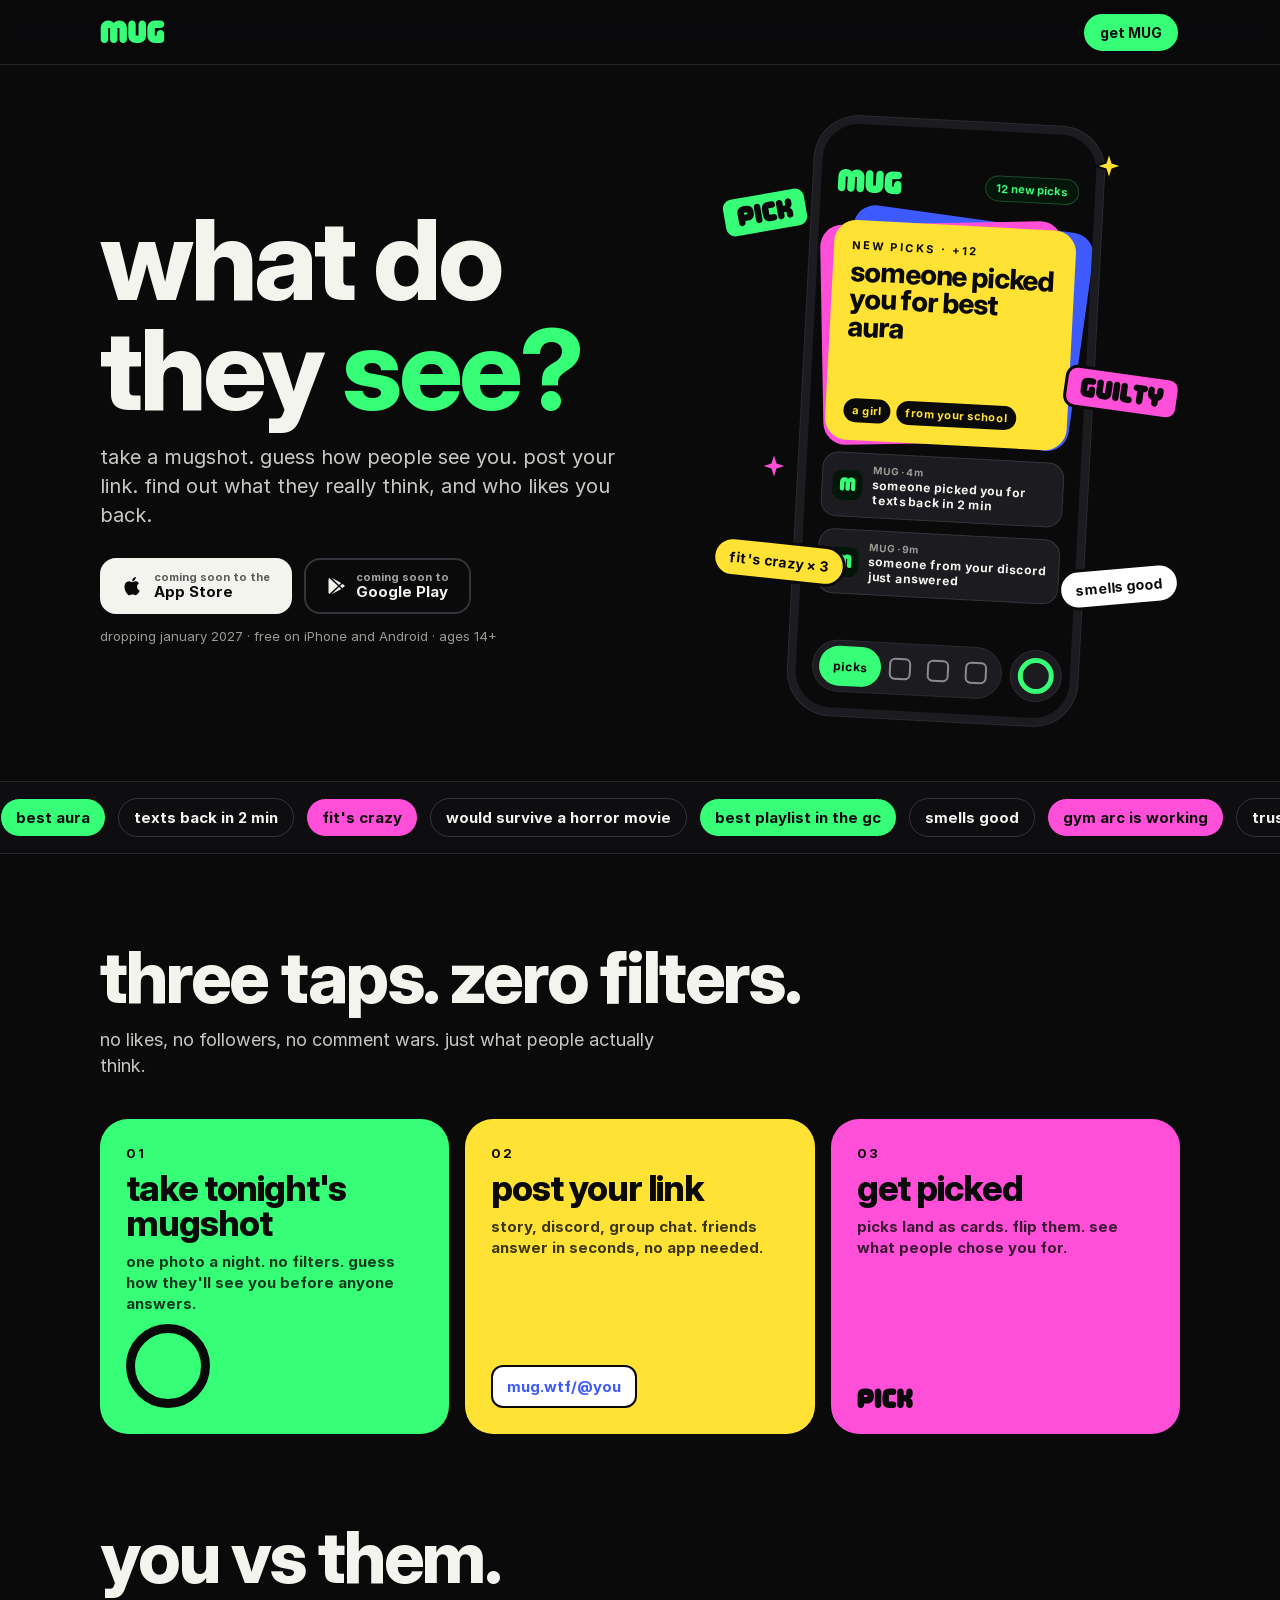
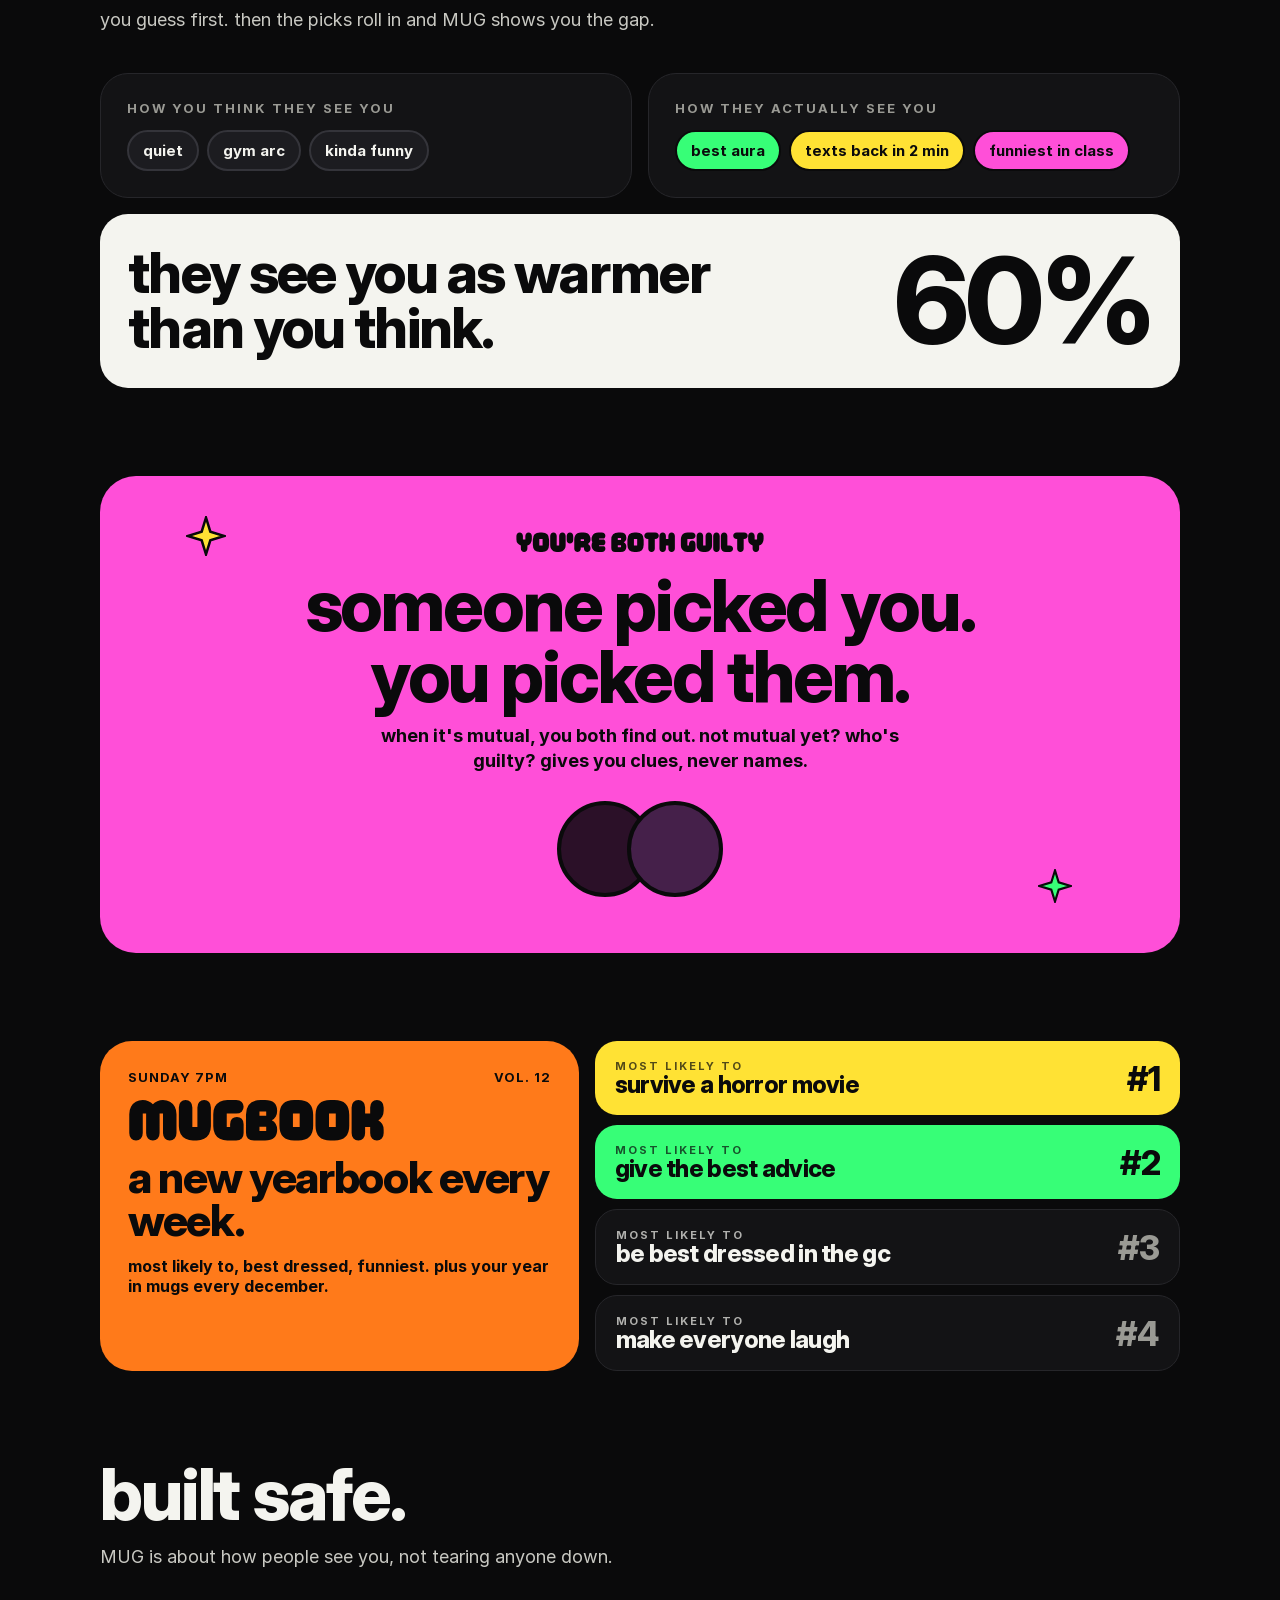
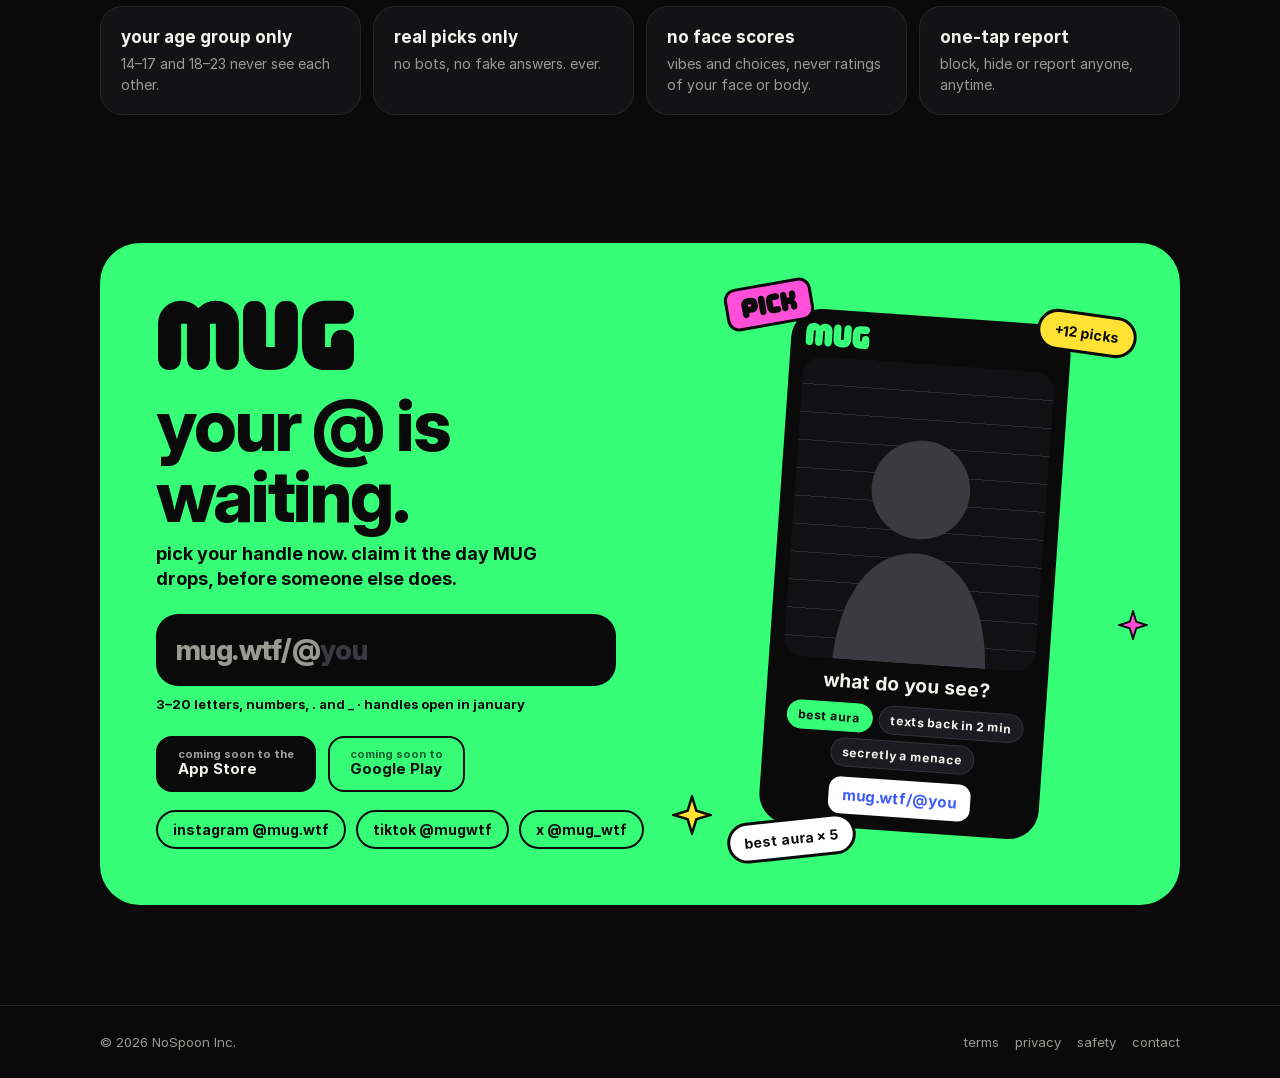
==== index.html @ 374c6e7c "Add files via upload" ====
<!doctype html>
<html lang="en">
<head>
<meta charset="utf-8">
<meta name="viewport" content="width=device-width, initial-scale=1">
<title>MUG | What The Face?!</title>
<meta name="description" content="Take a mugshot. Post your link. Find out what people really think of you, and who likes you back.">
<meta name="theme-color" content="#0A0A0B">
<link rel="canonical" href="https://mug.wtf/">
<meta property="og:site_name" content="MUG">
<meta property="og:title" content="MUG | What The Face?! · see how people see you">
<meta property="og:description" content="Take a mugshot. Post your link. Find out what they really think of you.">
<meta property="og:url" content="https://mug.wtf/">
<meta property="og:type" content="website">
<meta property="og:image" content="https://mug.wtf/og.png">
<meta property="og:image:width" content="1200">
<meta property="og:image:height" content="630">
<meta property="og:image:alt" content="MUG: what do they see?">
<meta name="twitter:card" content="summary_large_image">
<meta name="twitter:site" content="@mug_wtf">
<meta name="twitter:title" content="MUG | What The Face?! · see how people see you">
<meta name="twitter:description" content="Take a mugshot. Post your link. Find out what they really think of you.">
<meta name="twitter:image" content="https://mug.wtf/og.png">
<link rel="icon" type="image/svg+xml" href="data:image/svg+xml,%3Csvg%20xmlns=%22http://www.w3.org/2000/svg%22%20viewBox=%220%200%201024%201024%22%3E%3Cdefs%3E%3CclipPath%20id=%22sq%22%3E%3Crect%20width=%221024%22%20height=%221024%22%20rx=%22230%22/%3E%3C/clipPath%3E%3C/defs%3E%3Cg%20clip-path=%22url%28%23sq%29%22%3E%3Crect%20width=%221024%22%20height=%221024%22%20fill=%22%230A0A0B%22/%3E%3Cg%20transform=%22rotate%280%20512%20530%29%20translate%28147.0%20217.1%29%20scale%280.4966%29%22%3E%3Cpath%20fill=%22%2337FE77%22%20d=%22M35%201010V450Q35%20322%2086.5%20227.0Q138%20132%20229.0%2081.0Q320%2030%20435%2030Q525%2030%20602.5%2063.5Q680%2097%20735%20158Q789%2097%20866.5%2063.5Q944%2030%201035%2030Q1150%2030%201241.0%2081.0Q1332%20132%201383.5%20227.0Q1435%20322%201435%20450V1010Q1435%201116%201379.5%201173.0Q1324%201230%201235%201230Q1146%201230%201090.5%201173.0Q1035%201116%201035%201010V430H934V1010Q934%201116%20879.0%201173.0Q824%201230%20735%201230Q646%201230%20590.5%201173.0Q535%201116%20535%201010V430H435V1010Q435%201116%20379.5%201173.0Q324%201230%20235%201230Q146%201230%2090.5%201173.0Q35%201116%2035%201010Z%22/%3E%3C/g%3E%3C/g%3E%3C/svg%3E">
<link rel="apple-touch-icon" href="/apple-touch-icon.png">
<style>
@font-face{font-family:'Gen JP';src:url([data-uri]) format('woff');font-weight:400;font-display:swap}
@font-face{font-family:'Gen JP';src:url([data-uri]) format('woff');font-weight:700;font-display:swap}
@font-face{font-family:'Gen JP Display';src:url([data-uri]) format('woff');font-weight:800;font-display:swap}
:root{--ink:#0A0A0B;--card:#131315;--line:#26262A;--mute:#9A9A94;--off:#F4F4EF;--grn:#37FE77;--pnk:#FF4FD8;--yel:#FFE234;--blu:#3D5AFE;--org:#FF7A1A}
*{box-sizing:border-box}
html{scroll-behavior:smooth}
body{margin:0;background:var(--ink);color:var(--off);font-family:'Gen JP',system-ui,-apple-system,sans-serif;-webkit-font-smoothing:antialiased;overflow-x:hidden}
a{color:inherit}
.wrap{max-width:1120px;margin:0 auto;padding:0 20px}
.disp{font-family:'Gen JP Display','Gen JP',sans-serif;font-weight:800;letter-spacing:-.03em;line-height:.98}
svg[role=img]{display:block}
/* nav */
.nav{position:sticky;top:0;z-index:20;background:rgba(10,10,11,.82);backdrop-filter:blur(14px);-webkit-backdrop-filter:blur(14px);border-bottom:1px solid var(--line)}
.nav .wrap{display:flex;align-items:center;justify-content:space-between;height:64px}
.nav .logo{color:var(--grn);height:auto}
.pillbtn{display:inline-flex;align-items:center;gap:8px;padding:10px 16px;border-radius:999px;background:var(--grn);color:var(--ink);font-weight:700;font-size:14px;text-decoration:none;border:2px solid var(--ink);transition:transform .15s}
.pillbtn:hover{transform:scale(1.04) rotate(-1deg)}
/* hero */
.hero{position:relative;padding:56px 0 40px;overflow:hidden}
.hero .wrap{display:grid;grid-template-columns:1.1fr .9fr;gap:40px;align-items:center}
.kick{display:inline-flex;align-items:center;gap:8px;padding:7px 12px;border-radius:999px;background:#04150A;border:1px solid #1B4A2B;color:var(--grn);font-size:13px;font-weight:700}
.kick i{width:8px;height:8px;border-radius:9px;background:var(--grn);display:block;animation:blink 1.6s infinite}
h1{font-size:clamp(56px,9vw,112px);margin:0 0 18px}
h1 em{font-style:normal;color:var(--grn)}
.lead{font-size:clamp(17px,2vw,20px);line-height:1.45;color:#C9C9C3;max-width:520px;margin:0 0 28px}
.stores{display:flex;gap:12px;flex-wrap:wrap}
.store{display:inline-flex;align-items:center;gap:10px;height:56px;padding:0 20px;border-radius:16px;background:var(--off);color:var(--ink);text-decoration:none;font-weight:700;font-size:15px;border:2px solid var(--off)}
.store.alt{background:transparent;color:var(--off);border-color:#34343A}
.store small{display:block;font-size:11px;font-weight:700;opacity:.65;line-height:1}
.store span{line-height:1.15}
.note{margin-top:14px;font-size:13px;color:var(--mute)}
/* phone */
.stage{position:relative;height:620px}
.phone{position:absolute;left:50%;top:0;transform:translateX(-50%) rotate(3deg);width:290px;height:600px;border-radius:44px;background:var(--ink);border:8px solid #1C1C20;box-shadow:0 0 0 1px #2A2A2F;overflow:hidden;padding:44px 16px 16px;display:flex;flex-direction:column;gap:12px}
.phone .top{display:flex;justify-content:space-between;align-items:center}
.phone .top .logo{color:var(--grn)}
.chipc{padding:5px 10px;border-radius:999px;background:#04150A;color:var(--grn);border:1px solid #1B4A2B;font-size:11px;font-weight:700}
.deck{position:relative;height:220px;margin-top:14px}
.card{position:absolute;inset:0;border-radius:22px;padding:18px;display:flex;flex-direction:column;gap:6px;color:var(--ink);transform-origin:50% 100%}
.card b{font-size:11px;letter-spacing:2px}
.card .disp{font-size:28px}
.card .tags{margin-top:auto;display:flex;gap:6px}
.card .tags span{padding:5px 9px;border-radius:999px;background:var(--ink);font-size:11px;font-weight:700}
.c1{background:var(--blu);transform:rotate(5deg) translateY(-8px)}
.c2{background:var(--pnk);transform:rotate(-4deg) translateY(-2px)}
.c3{background:var(--yel);animation:flip 6s infinite}
.c3 .tags span{color:var(--yel)}
.row{display:flex;gap:10px;align-items:center;padding:10px;border-radius:16px;background:#1C1C20;border:1px solid #34343A}
.row .m{width:30px;height:30px;border-radius:9px;background:#04150A;color:var(--grn);display:flex;align-items:center;justify-content:center;flex-shrink:0}
.row div{display:flex;flex-direction:column;gap:1px;min-width:0}
.row small{font-size:10px;color:var(--mute);font-weight:700}
.row span{font-size:12px;font-weight:700}
.pnav{margin-top:auto;display:flex;gap:8px;align-items:center}
.pnav .pill{flex-grow:1;height:52px;border-radius:99px;background:#1C1C20;border:1px solid #2A2A2F;display:flex;align-items:center;justify-content:space-between;padding:0 6px}
.pnav .on{height:40px;padding:0 14px;border-radius:99px;background:var(--grn);color:var(--ink);font-size:12px;font-weight:800;display:flex;align-items:center}
.pnav .ic{width:22px;height:22px;border-radius:6px;border:2px solid #8A8A90;margin:0 8px}
.pnav .ring{flex-shrink:0;width:52px;height:52px;border-radius:99px;background:#1C1C20;border:1px solid #2A2A2F;display:flex;align-items:center;justify-content:center}
.pnav .ring i{flex-shrink:0;box-sizing:border-box;width:36px;height:36px;border-radius:99px;border:5px solid var(--grn);display:block}
.sticker{position:absolute;z-index:3;display:inline-flex;padding:8px 13px;border-radius:12px;border:3px solid var(--ink);color:var(--ink);animation:float 5s ease-in-out infinite}
.sticker.chip{border-radius:999px;font-weight:800;font-size:14px;padding:9px 14px}
.spark{position:absolute;z-index:3;width:30px;height:30px;stroke:var(--ink);stroke-width:1.5;animation:spin 9s linear infinite}
.spark.y{fill:var(--yel)} .spark.p{fill:var(--pnk)} .spark.g{fill:var(--grn)}
/* marquee */
.marq{border-top:1px solid var(--line);border-bottom:1px solid var(--line);overflow:hidden;padding:16px 0;background:#0E0E10}
.marq .track{display:flex;gap:12px;width:max-content;animation:marq 40s linear infinite}
.marq span{padding:9px 15px;border-radius:999px;border:1.5px solid #34343A;font-weight:700;font-size:15px;white-space:nowrap}
.marq span:nth-child(4n+1){background:var(--grn);color:var(--ink);border-color:var(--ink)}
.marq span:nth-child(4n+3){background:var(--pnk);color:var(--ink);border-color:var(--ink)}
/* sections */
section{padding:88px 0}
h2{font-size:clamp(40px,6vw,72px);margin:0 0 14px}
.sub{color:#C9C9C3;font-size:18px;line-height:1.45;max-width:560px;margin:0}
.steps{display:grid;grid-template-columns:repeat(3,minmax(0,1fr));gap:16px;margin-top:40px}
.step{position:relative;border-radius:28px;padding:26px;min-height:300px;display:flex;flex-direction:column;gap:10px;color:var(--ink);overflow:hidden;transition:transform .2s}
.step:hover{transform:translateY(-6px) rotate(-1deg)}
.step .n{font-size:13px;font-weight:800;letter-spacing:2px}
.step .disp{font-size:36px}
.step p{margin:0;font-size:15px;line-height:1.4;font-weight:700;opacity:.8}
.step .art{margin-top:auto}
.s1{background:var(--grn)} .s2{background:var(--yel)} .s3{background:var(--pnk)}
.ringart{width:84px;height:84px;border-radius:99px;border:9px solid var(--ink)}
.linkart{display:inline-flex;padding:10px 14px;border-radius:12px;background:#fff;color:var(--blu);font-weight:800;font-size:15px;border:2px solid var(--ink)}
/* gap */
.gap{display:grid;grid-template-columns:1fr 1fr;gap:16px;margin-top:40px}
.gcard{border-radius:28px;padding:26px;background:var(--card);border:1px solid var(--line);display:flex;flex-direction:column;gap:14px}
.gcard h3{margin:0;font-size:13px;letter-spacing:2px;color:var(--mute)}
.gchips{display:flex;flex-wrap:wrap;gap:8px}
.gchips span{padding:9px 14px;border-radius:999px;font-weight:800;font-size:15px;border:2px solid var(--ink)}
.you span{background:#1C1C20;color:var(--off);border-color:#34343A}
.them span:nth-child(1){background:var(--grn);color:var(--ink)} .them span:nth-child(2){background:var(--yel);color:var(--ink)} .them span:nth-child(3){background:var(--pnk);color:var(--ink)}
.score{grid-column:1/-1;border-radius:28px;padding:28px;background:var(--off);color:var(--ink);display:flex;align-items:center;justify-content:space-between;gap:20px;flex-wrap:wrap}
.score .disp{font-size:clamp(34px,5vw,56px)}
.score .big{font-size:clamp(72px,10vw,120px);color:var(--ink)}
/* guilty */
.guilty{position:relative;border-radius:36px;background:var(--pnk);color:var(--ink);padding:56px 40px;overflow:hidden;text-align:center}
.guilty h2{margin:18px auto 12px;max-width:760px}
.guilty p{font-size:18px;font-weight:700;max-width:520px;margin:0 auto;line-height:1.4}
.avs{display:flex;justify-content:center;margin-top:28px}
.avs span{width:96px;height:96px;border-radius:99px;border:4px solid var(--ink);display:block}
.avs span+span{margin-left:-26px}
/* mugbook */
.mb{display:grid;grid-template-columns:.9fr 1.1fr;gap:16px;align-items:stretch}
.mbcover{border-radius:32px;background:var(--org);color:var(--ink);padding:28px;display:flex;flex-direction:column;gap:14px}
.mbcover .meta{display:flex;justify-content:space-between;font-weight:800;font-size:13px;letter-spacing:1px}
.mblist{display:flex;flex-direction:column;gap:10px}
.sup{border-radius:22px;padding:18px 20px;display:flex;justify-content:space-between;align-items:center;gap:14px}
.sup b{display:block;font-size:11px;letter-spacing:2px;opacity:.7}
.sup .disp{font-size:24px}
.sup .r{font-size:34px}
/* safe */
.safe{display:grid;grid-template-columns:repeat(4,minmax(0,1fr));gap:12px;margin-top:36px}
.safe div{border-radius:22px;padding:20px;background:var(--card);border:1px solid var(--line)}
.safe b{display:block;font-size:17px;margin-bottom:6px}
.safe span{color:var(--mute);font-size:14px;line-height:1.4}
/* cta */
.cta{padding:40px 0 100px}
.ctabox{position:relative;border-radius:40px;background:var(--grn);color:var(--ink);padding:56px;overflow:hidden}
.ctagrid{position:relative;z-index:2;display:grid;grid-template-columns:1.1fr .9fr;gap:40px;align-items:center}
.ctabox .logo-big{color:var(--ink);width:200px;height:auto;margin:0 0 18px}
.ctabox h2{margin:0 0 10px}
.ctabox p{font-weight:700;font-size:18px;line-height:1.4;margin:0 0 22px;max-width:440px}
.handle{display:flex;align-items:center;height:72px;border-radius:22px;background:var(--ink);padding:0 20px;max-width:460px;font-family:'Gen JP Display','Gen JP',sans-serif;font-weight:800;font-size:28px;letter-spacing:-.02em;cursor:text;transition:transform .15s}
.handle:focus-within{transform:scale(1.02) rotate(-1deg)}
.handle span{color:var(--mute)}
.handle input{flex:1;min-width:0;background:transparent;border:0;outline:0;color:var(--grn);font:inherit;letter-spacing:inherit;padding:0}
.handle input::placeholder{color:#3A3A40}
.hint{display:block;margin:10px 0 24px;font-weight:700;font-size:13px}
.ctabox .stores .store{background:var(--ink);color:var(--off);border-color:var(--ink)}
.ctabox .stores .store.alt{background:transparent;color:var(--ink);border-color:var(--ink)}
.socials{display:flex;gap:10px;margin-top:18px;flex-wrap:wrap}
.socials a{padding:9px 15px;border-radius:999px;border:2px solid var(--ink);text-decoration:none;font-weight:800;font-size:14px;color:var(--ink);transition:transform .15s}
.socials a:hover{background:var(--ink);color:var(--grn);transform:rotate(-2deg)}
.share{position:relative;margin:0 auto;width:280px;padding:14px;border-radius:30px;background:var(--ink);transform:rotate(4deg);display:flex;flex-direction:column;gap:10px;color:var(--off)}
.share .logo{color:var(--grn)}
.share .ph{position:relative;height:300px;border-radius:20px;overflow:hidden;background:#111113;background-image:repeating-linear-gradient(to bottom,transparent 0,transparent 27px,#2B2B30 27px,#2B2B30 28px)}
.share .face{position:absolute;left:50%;bottom:0;transform:translateX(-50%);width:170px;height:255px}
.share .q{font-weight:800;font-size:19px;text-align:center}
.share .vb{display:flex;flex-wrap:wrap;gap:6px;justify-content:center}
.share .vb i{font-style:normal;padding:6px 11px;border-radius:999px;background:#1C1C20;border:1.5px solid #34343A;font-size:12px;font-weight:800}
.share .vb i:first-child{background:var(--grn);color:var(--ink);border-color:var(--grn)}
.share .lnk{align-self:center;max-width:100%;overflow:hidden;text-overflow:ellipsis;white-space:nowrap;padding:9px 14px;border-radius:12px;background:#fff;color:var(--blu);font-weight:800;font-size:15px}
.ctabox .sticker{border-color:var(--ink)}
.ctagrid>div{min-width:0}
.handle{width:100%}
footer{border-top:1px solid var(--line);padding:28px 0;color:var(--mute);font-size:13px}
footer .wrap{display:flex;justify-content:space-between;gap:16px;flex-wrap:wrap}
footer a{text-decoration:none;margin-left:16px}
footer a:hover{color:var(--off)}
/* motion */
@keyframes float{0%,100%{translate:0 0}50%{translate:0 -10px}}
@keyframes spin{to{rotate:360deg}}
@keyframes blink{50%{opacity:.25}}
@keyframes marq{to{transform:translateX(-50%)}}
@keyframes flip{0%,40%{transform:rotate(0) translateY(14px)}48%{transform:rotate(-14deg) translate(-40px,0);opacity:1}52%{opacity:0}56%{transform:rotate(0) translateY(40px);opacity:0}64%,100%{transform:rotate(0) translateY(14px);opacity:1}}
.reveal{opacity:0;transform:translateY(24px);transition:opacity .6s,transform .6s}
.reveal.in{opacity:1;transform:none}
@media (prefers-reduced-motion:reduce){*{animation:none!important;transition:none!important}.reveal{opacity:1;transform:none}}
/* responsive */
@media (max-width:900px){
 .hero .wrap{grid-template-columns:1fr}
 .stage{height:600px}
 .steps,.gap,.mb{grid-template-columns:1fr}
 .safe{grid-template-columns:1fr 1fr}
 .step{min-height:240px}
 .ctagrid{grid-template-columns:1fr}
 .ctabox{padding:40px 24px}
 .ctabox .sticker,.ctabox .spark{display:none}
 .share{width:240px}
 .share .ph{height:240px}
}
@media (max-width:520px){
 .safe{grid-template-columns:1fr}
 .guilty{padding:44px 20px}
 .nav .pillbtn{padding:9px 13px;font-size:13px}
 .phone{width:270px;height:570px}
 .pnav .pill{height:48px;min-width:0;padding:0 5px}
 .pnav .on{height:36px;padding:0 12px}
 .pnav .ic{width:18px;height:18px;margin:0 5px}
 .pnav .ring{width:46px;height:46px}
 .pnav .ring i{width:32px;height:32px;border-width:4px}
 .handle{font-size:22px;height:64px;padding:0 16px}
 .sticker.chip{display:none}
 .stage{height:580px}
 footer a{margin:0 16px 0 0}
}
</style>
</head>
<body>

<header class="nav"><div class="wrap">
  <a href="#" aria-label="MUG home"><svg class="logo" viewBox="0 0 3460 1260" width="64.9" height="23.6" style="display: block;" role="img" aria-label="MUG"><path fill="currentColor" d="M35 1010V450Q35 322 86.5 227.0Q138 132 229.0 81.0Q320 30 435 30Q525 30 602.5 63.5Q680 97 735 158Q789 97 866.5 63.5Q944 30 1035 30Q1150 30 1241.0 81.0Q1332 132 1383.5 227.0Q1435 322 1435 450V1010Q1435 1116 1379.5 1173.0Q1324 1230 1235 1230Q1146 1230 1090.5 1173.0Q1035 1116 1035 1010V430H934V1010Q934 1116 879.0 1173.0Q824 1230 735 1230Q646 1230 590.5 1173.0Q535 1116 535 1010V430H435V1010Q435 1116 379.5 1173.0Q324 1230 235 1230Q146 1230 90.5 1173.0Q35 1116 35 1010ZM1505 810V250Q1505 144 1560.5 87.0Q1616 30 1705 30Q1794 30 1849.5 87.0Q1905 144 1905 250V830H2055V250Q2055 144 2110.5 87.0Q2166 30 2255 30Q2344 30 2399.5 87.0Q2455 144 2455 250V810Q2455 940 2401.5 1035.0Q2348 1130 2253.0 1180.0Q2158 1230 2035 1230H1925Q1802 1230 1707.0 1180.0Q1612 1130 1558.5 1035.0Q1505 940 1505 810ZM2525 810V450Q2525 321 2575.5 226.0Q2626 131 2721.0 80.5Q2816 30 2945 30H3205Q3311 30 3368.0 85.5Q3425 141 3425 230Q3425 319 3368.0 374.5Q3311 430 3205 430H2925V830H3025V750Q3025 644 3080.5 587.0Q3136 530 3225 530Q3314 530 3369.5 587.0Q3425 644 3425 750V1010Q3425 1119 3369.5 1174.5Q3314 1230 3205 1230H2945Q2816 1230 2721.0 1179.5Q2626 1129 2575.5 1034.0Q2525 939 2525 810Z"></path></svg></a>
  <a class="pillbtn" href="#get">get MUG</a>
</div></header>

<main>
<section class="hero"><div class="wrap">
  <div>
    <h1 class="disp">what do they <em>see?</em></h1>
    <p class="lead">take a mugshot. guess how people see you. post your link. find out what they really think, and who likes you back.</p>
    <div class="stores" id="get">
      <a class="store" href="#" aria-label="App Store, coming soon"><svg width="22" height="22" viewBox="0 0 24 24" aria-hidden="true"><path fill="currentColor" d="M16.4 12.6c0-2.4 2-3.6 2.1-3.7-1.2-1.7-3-1.9-3.6-2-1.5-.2-3 .9-3.8.9-.8 0-2-.9-3.3-.9-1.7 0-3.3 1-4.2 2.5-1.8 3.1-.5 7.7 1.3 10.2.9 1.2 1.9 2.6 3.2 2.6 1.3-.1 1.8-.8 3.3-.8s2 .8 3.3.8c1.4 0 2.3-1.3 3.1-2.5 1-1.4 1.4-2.8 1.4-2.9-.1 0-2.8-1-2.8-4.2zM14 5.3c.7-.8 1.2-2 1-3.1-1 0-2.2.7-2.9 1.5-.6.7-1.2 1.9-1 3 1.1.1 2.2-.6 2.9-1.4z"/></svg><span><small>coming soon to the</small>App Store</span></a>
      <a class="store alt" href="#" aria-label="Google Play, coming soon"><svg width="20" height="20" viewBox="0 0 24 24" aria-hidden="true"><path fill="currentColor" d="M4 2.5l10.4 9.5L4 21.5c-.6-.3-1-.9-1-1.6V4.1c0-.7.4-1.3 1-1.6zm11.6 10.6l2.6 2.4-11.5 6.4 8.9-8.8zm0-2.2L6.7 2.1l11.5 6.4-2.6 2.4zm3.9 3.6l-2.7-2.5 2.7-2.5 2.2 1.2c.9.5.9 1.8 0 2.3l-2.2 1.5z"/></svg><span><small>coming soon to</small>Google Play</span></a>
    </div>
    <p class="note">dropping january 2027 · free on iPhone and Android · ages 14+</p>
  </div>
  <div class="stage" aria-hidden="true">
    <div class="phone">
      <div class="top"><svg class="logo" viewBox="0 0 3460 1260" width="64.9" height="23.6" style="display: block;" role="img" aria-label="MUG"><path fill="currentColor" d="M35 1010V450Q35 322 86.5 227.0Q138 132 229.0 81.0Q320 30 435 30Q525 30 602.5 63.5Q680 97 735 158Q789 97 866.5 63.5Q944 30 1035 30Q1150 30 1241.0 81.0Q1332 132 1383.5 227.0Q1435 322 1435 450V1010Q1435 1116 1379.5 1173.0Q1324 1230 1235 1230Q1146 1230 1090.5 1173.0Q1035 1116 1035 1010V430H934V1010Q934 1116 879.0 1173.0Q824 1230 735 1230Q646 1230 590.5 1173.0Q535 1116 535 1010V430H435V1010Q435 1116 379.5 1173.0Q324 1230 235 1230Q146 1230 90.5 1173.0Q35 1116 35 1010ZM1505 810V250Q1505 144 1560.5 87.0Q1616 30 1705 30Q1794 30 1849.5 87.0Q1905 144 1905 250V830H2055V250Q2055 144 2110.5 87.0Q2166 30 2255 30Q2344 30 2399.5 87.0Q2455 144 2455 250V810Q2455 940 2401.5 1035.0Q2348 1130 2253.0 1180.0Q2158 1230 2035 1230H1925Q1802 1230 1707.0 1180.0Q1612 1130 1558.5 1035.0Q1505 940 1505 810ZM2525 810V450Q2525 321 2575.5 226.0Q2626 131 2721.0 80.5Q2816 30 2945 30H3205Q3311 30 3368.0 85.5Q3425 141 3425 230Q3425 319 3368.0 374.5Q3311 430 3205 430H2925V830H3025V750Q3025 644 3080.5 587.0Q3136 530 3225 530Q3314 530 3369.5 587.0Q3425 644 3425 750V1010Q3425 1119 3369.5 1174.5Q3314 1230 3205 1230H2945Q2816 1230 2721.0 1179.5Q2626 1129 2575.5 1034.0Q2525 939 2525 810Z"></path></svg><span class="chipc">12 new picks</span></div>
      <div class="deck">
        <div class="card c1"></div><div class="card c2"></div>
        <div class="card c3"><b>NEW PICKS · +12</b><span class="disp">someone picked you for best aura</span><div class="tags"><span>a girl</span><span>from your school</span></div></div>
      </div>
      <div class="row"><span class="m"><svg viewBox="0 0 1470 1260" width="16.5" height="14.2" style="display: block;" role="img" aria-label="M"><path fill="currentColor" d="M35 1010V450Q35 322 86.5 227.0Q138 132 229.0 81.0Q320 30 435 30Q525 30 602.5 63.5Q680 97 735 158Q789 97 866.5 63.5Q944 30 1035 30Q1150 30 1241.0 81.0Q1332 132 1383.5 227.0Q1435 322 1435 450V1010Q1435 1116 1379.5 1173.0Q1324 1230 1235 1230Q1146 1230 1090.5 1173.0Q1035 1116 1035 1010V430H934V1010Q934 1116 879.0 1173.0Q824 1230 735 1230Q646 1230 590.5 1173.0Q535 1116 535 1010V430H435V1010Q435 1116 379.5 1173.0Q324 1230 235 1230Q146 1230 90.5 1173.0Q35 1116 35 1010Z"></path></svg></span><div><small>MUG · 4m</small><span>someone picked you for texts back in 2 min</span></div></div>
      <div class="row"><span class="m"><svg viewBox="0 0 1470 1260" width="16.5" height="14.2" style="display: block;" role="img" aria-label="M"><path fill="currentColor" d="M35 1010V450Q35 322 86.5 227.0Q138 132 229.0 81.0Q320 30 435 30Q525 30 602.5 63.5Q680 97 735 158Q789 97 866.5 63.5Q944 30 1035 30Q1150 30 1241.0 81.0Q1332 132 1383.5 227.0Q1435 322 1435 450V1010Q1435 1116 1379.5 1173.0Q1324 1230 1235 1230Q1146 1230 1090.5 1173.0Q1035 1116 1035 1010V430H934V1010Q934 1116 879.0 1173.0Q824 1230 735 1230Q646 1230 590.5 1173.0Q535 1116 535 1010V430H435V1010Q435 1116 379.5 1173.0Q324 1230 235 1230Q146 1230 90.5 1173.0Q35 1116 35 1010Z"></path></svg></span><div><small>MUG · 9m</small><span>someone from your discord just answered</span></div></div>
      <div class="pnav"><div class="pill"><span class="on">picks</span><i class="ic"></i><i class="ic"></i><i class="ic"></i></div><span class="ring"><i></i></span></div>
    </div>
    <span class="sticker" style="background:var(--grn);left:2%;top:70px;rotate:-10deg"><svg viewBox="0 0 3450 1260" width="56.1" height="20.5" style="display: block;" role="img" aria-label="PICK"><path fill="currentColor" d="M35 1010V450Q35 321 85.5 226.0Q136 131 231.0 80.5Q326 30 455 30H615Q744 30 839.0 80.5Q934 131 984.5 226.0Q1035 321 1035 450V555Q1035 670 984.0 761.0Q933 852 837.5 903.5Q742 955 615 955H435V1010Q435 1116 379.5 1173.0Q324 1230 235 1230Q146 1230 90.5 1173.0Q35 1116 35 1010ZM635 430H435V555H635ZM1095 1010V250Q1095 144 1150.0 87.0Q1205 30 1295 30Q1384 30 1439.5 87.0Q1495 144 1495 250V1010Q1495 1116 1439.5 1173.0Q1384 1230 1295 1230Q1205 1230 1150.0 1173.0Q1095 1116 1095 1010ZM1565 790V470Q1565 252 1675.0 141.0Q1785 30 2004 30H2195Q2305 30 2360.0 82.0Q2415 134 2415 230Q2415 326 2360.0 378.0Q2305 430 2195 430H1964V830H2195Q2305 830 2360.0 882.0Q2415 934 2415 1030Q2415 1126 2360.0 1178.0Q2305 1230 2195 1230H2004Q1785 1230 1675.0 1119.0Q1565 1008 1565 790ZM2475 1010V250Q2475 144 2530.5 87.0Q2586 30 2675 30Q2764 30 2819.5 87.0Q2875 144 2875 250V430H3025V250Q3025 144 3080.5 87.0Q3136 30 3225 30Q3314 30 3369.5 87.0Q3425 144 3425 250V350Q3425 442 3382.5 516.0Q3340 590 3266 630Q3340 670 3382.5 744.0Q3425 818 3425 910V1010Q3425 1116 3369.5 1173.0Q3314 1230 3225 1230Q3136 1230 3080.5 1173.0Q3025 1116 3025 1010V830H2875V1010Q2875 1116 2819.5 1173.0Q2764 1230 2675 1230Q2586 1230 2530.5 1173.0Q2475 1116 2475 1010Z"></path></svg></span>
    <span class="sticker" style="background:var(--pnk);right:0;top:250px;rotate:8deg;animation-delay:-2s"><svg viewBox="0 0 5150 1260" width="83.7" height="20.5" style="display: block;" role="img" aria-label="GUILTY"><path fill="currentColor" d="M35 810V450Q35 321 85.5 226.0Q136 131 231.0 80.5Q326 30 455 30H715Q821 30 878.0 85.5Q935 141 935 230Q935 319 878.0 374.5Q821 430 715 430H435V830H535V750Q535 644 590.5 587.0Q646 530 735 530Q824 530 879.5 587.0Q935 644 935 750V1010Q935 1119 879.5 1174.5Q824 1230 715 1230H455Q326 1230 231.0 1179.5Q136 1129 85.5 1034.0Q35 939 35 810ZM1005 810V250Q1005 144 1060.5 87.0Q1116 30 1205 30Q1294 30 1349.5 87.0Q1405 144 1405 250V830H1555V250Q1555 144 1610.5 87.0Q1666 30 1755 30Q1844 30 1899.5 87.0Q1955 144 1955 250V810Q1955 940 1901.5 1035.0Q1848 1130 1753.0 1180.0Q1658 1230 1535 1230H1425Q1302 1230 1207.0 1180.0Q1112 1130 1058.5 1035.0Q1005 940 1005 810ZM2025 1010V250Q2025 144 2080.0 87.0Q2135 30 2225 30Q2314 30 2369.5 87.0Q2425 144 2425 250V1010Q2425 1116 2369.5 1173.0Q2314 1230 2225 1230Q2135 1230 2080.0 1173.0Q2025 1116 2025 1010ZM2495 910V250Q2495 144 2550.5 87.0Q2606 30 2695 30Q2785 30 2840.0 87.0Q2895 144 2895 250V830H3025Q3131 830 3188.0 885.0Q3245 940 3245 1030Q3245 1120 3188.0 1175.0Q3131 1230 3025 1230H2815Q2663 1230 2579.0 1146.0Q2495 1062 2495 910ZM3500 1010V430H3475Q3369 430 3312.0 374.5Q3255 319 3255 230Q3255 141 3312.0 85.5Q3369 30 3475 30H3925Q4031 30 4088.0 85.5Q4145 141 4145 230Q4145 319 4088.0 374.5Q4031 430 3925 430H3900V1010Q3900 1116 3844.5 1173.0Q3789 1230 3700 1230Q3611 1230 3555.5 1173.0Q3500 1116 3500 1010ZM4450 1010V837Q4324 799 4249.5 699.0Q4175 599 4175 455V250Q4175 144 4230.5 87.0Q4286 30 4375 30Q4464 30 4519.5 87.0Q4575 144 4575 250V455H4725V250Q4725 144 4780.5 87.0Q4836 30 4925 30Q5014 30 5069.5 87.0Q5125 144 5125 250V435Q5125 593 5051.0 696.0Q4977 799 4850 837V1010Q4850 1116 4794.5 1173.0Q4739 1230 4650 1230Q4561 1230 4505.5 1173.0Q4450 1116 4450 1010Z"></path></svg></span>
    <span class="sticker chip" style="background:var(--yel);left:0;top:420px;rotate:6deg;animation-delay:-1s">fit's crazy × 3</span>
    <span class="sticker chip" style="background:#fff;right:0;top:445px;rotate:-5deg;animation-delay:-3s">smells good</span>
    <svg class="spark y" style="right:12%;top:30px" viewBox="0 0 24 24" aria-hidden="true"><path d="M12 1l2.6 8.4L23 12l-8.4 2.6L12 23l-2.6-8.4L1 12l8.4-2.6z"></path></svg>
    <svg class="spark p" style="left:10%;top:330px;animation-duration:12s" viewBox="0 0 24 24" aria-hidden="true"><path d="M12 1l2.6 8.4L23 12l-8.4 2.6L12 23l-2.6-8.4L1 12l8.4-2.6z"></path></svg>
  </div>
</div></section>

<div class="marq" aria-label="example vibes"><div class="track">
  <span>best aura</span><span>texts back in 2 min</span><span>fit's crazy</span><span>would survive a horror movie</span><span>best playlist in the gc</span><span>smells good</span><span>gym arc is working</span><span>trust with my phone</span><span>secretly a menace</span><span>carries the squad</span><span>funniest in class</span><span>would ace a pop quiz</span><span>best aura</span><span>texts back in 2 min</span><span>fit's crazy</span><span>would survive a horror movie</span><span>best playlist in the gc</span><span>smells good</span><span>gym arc is working</span><span>trust with my phone</span><span>secretly a menace</span><span>carries the squad</span><span>funniest in class</span><span>would ace a pop quiz</span>
</div></div>

<section id="how"><div class="wrap">
  <div class="reveal"><h2 class="disp">three taps. zero filters.</h2><p class="sub">no likes, no followers, no comment wars. just what people actually think.</p></div>
  <div class="steps">
    <div class="step s1 reveal"><span class="n">01</span><span class="disp">take tonight's mugshot</span><p>one photo a night. no filters. guess how they'll see you before anyone answers.</p><div class="art"><div class="ringart"></div></div></div>
    <div class="step s2 reveal"><span class="n">02</span><span class="disp">post your link</span><p>story, discord, group chat. friends answer in seconds, no app needed.</p><div class="art"><span class="linkart">mug.wtf/@you</span></div></div>
    <div class="step s3 reveal"><span class="n">03</span><span class="disp">get picked</span><p>picks land as cards. flip them. see what people chose you for.</p><div class="art"><svg style="color:var(--ink)" viewBox="0 0 3450 1260" width="56.1" height="20.5" style="display: block;" role="img" aria-label="PICK"><path fill="currentColor" d="M35 1010V450Q35 321 85.5 226.0Q136 131 231.0 80.5Q326 30 455 30H615Q744 30 839.0 80.5Q934 131 984.5 226.0Q1035 321 1035 450V555Q1035 670 984.0 761.0Q933 852 837.5 903.5Q742 955 615 955H435V1010Q435 1116 379.5 1173.0Q324 1230 235 1230Q146 1230 90.5 1173.0Q35 1116 35 1010ZM635 430H435V555H635ZM1095 1010V250Q1095 144 1150.0 87.0Q1205 30 1295 30Q1384 30 1439.5 87.0Q1495 144 1495 250V1010Q1495 1116 1439.5 1173.0Q1384 1230 1295 1230Q1205 1230 1150.0 1173.0Q1095 1116 1095 1010ZM1565 790V470Q1565 252 1675.0 141.0Q1785 30 2004 30H2195Q2305 30 2360.0 82.0Q2415 134 2415 230Q2415 326 2360.0 378.0Q2305 430 2195 430H1964V830H2195Q2305 830 2360.0 882.0Q2415 934 2415 1030Q2415 1126 2360.0 1178.0Q2305 1230 2195 1230H2004Q1785 1230 1675.0 1119.0Q1565 1008 1565 790ZM2475 1010V250Q2475 144 2530.5 87.0Q2586 30 2675 30Q2764 30 2819.5 87.0Q2875 144 2875 250V430H3025V250Q3025 144 3080.5 87.0Q3136 30 3225 30Q3314 30 3369.5 87.0Q3425 144 3425 250V350Q3425 442 3382.5 516.0Q3340 590 3266 630Q3340 670 3382.5 744.0Q3425 818 3425 910V1010Q3425 1116 3369.5 1173.0Q3314 1230 3225 1230Q3136 1230 3080.5 1173.0Q3025 1116 3025 1010V830H2875V1010Q2875 1116 2819.5 1173.0Q2764 1230 2675 1230Q2586 1230 2530.5 1173.0Q2475 1116 2475 1010Z"></path></svg></div></div>
  </div>
</div></section>

<section style="padding-top:0"><div class="wrap">
  <div class="reveal"><h2 class="disp">you vs them.</h2><p class="sub">you guess first. then the picks roll in and MUG shows you the gap.</p></div>
  <div class="gap">
    <div class="gcard you reveal"><h3>HOW YOU THINK THEY SEE YOU</h3><div class="gchips"><span>quiet</span><span>gym arc</span><span>kinda funny</span></div></div>
    <div class="gcard them reveal"><h3>HOW THEY ACTUALLY SEE YOU</h3><div class="gchips"><span>best aura</span><span>texts back in 2 min</span><span>funniest in class</span></div></div>
    <div class="score reveal"><span class="disp">they see you as warmer<br>than you think.</span><span class="disp big"><span data-count="60">60</span>%</span></div>
  </div>
</div></section>

<section style="padding-top:0"><div class="wrap">
  <div class="guilty reveal">
    <svg style="margin:0 auto;color:var(--ink)" viewBox="0 0 15260 1260" width="248.0" height="20.5" style="display: block;" role="img" aria-label="YOU'RE BOTH GUILTY"><path fill="currentColor" d="M300 1010V837Q174 799 99.5 699.0Q25 599 25 455V250Q25 144 80.5 87.0Q136 30 225 30Q314 30 369.5 87.0Q425 144 425 250V455H575V250Q575 144 630.5 87.0Q686 30 775 30Q864 30 919.5 87.0Q975 144 975 250V435Q975 593 901.0 696.0Q827 799 700 837V1010Q700 1116 644.5 1173.0Q589 1230 500 1230Q411 1230 355.5 1173.0Q300 1116 300 1010ZM1035 790V470Q1035 252 1145.0 141.0Q1255 30 1474 30H1596Q1815 30 1925.0 141.0Q2035 252 2035 470V790Q2035 1008 1925.0 1119.0Q1815 1230 1596 1230H1474Q1255 1230 1145.0 1119.0Q1035 1008 1035 790ZM1635 430H1435V830H1635ZM2105 810V250Q2105 144 2160.5 87.0Q2216 30 2305 30Q2394 30 2449.5 87.0Q2505 144 2505 250V830H2655V250Q2655 144 2710.5 87.0Q2766 30 2855 30Q2944 30 2999.5 87.0Q3055 144 3055 250V810Q3055 940 3001.5 1035.0Q2948 1130 2853.0 1180.0Q2758 1230 2635 1230H2525Q2402 1230 2307.0 1180.0Q2212 1130 2158.5 1035.0Q2105 940 2105 810ZM3120 490V250Q3120 144 3175.5 87.0Q3231 30 3320 30Q3409 30 3464.5 87.0Q3520 144 3520 250V490Q3520 596 3464.5 653.0Q3409 710 3320 710Q3231 710 3175.5 653.0Q3120 596 3120 490ZM3585 1010V450Q3585 321 3635.5 226.0Q3686 131 3781.0 80.5Q3876 30 4005 30H4165Q4294 30 4389.0 80.5Q4484 131 4534.5 226.0Q4585 321 4585 450V455Q4585 545 4542.5 617.5Q4500 690 4426 730Q4500 770 4542.5 842.5Q4585 915 4585 1005V1010Q4585 1072 4559.0 1122.0Q4533 1172 4487.5 1201.0Q4442 1230 4385 1230Q4328 1230 4282.5 1201.0Q4237 1172 4211.0 1122.0Q4185 1072 4185 1010V955H3985V1010Q3985 1072 3959.0 1122.0Q3933 1172 3887.5 1201.0Q3842 1230 3785 1230Q3728 1230 3682.5 1201.0Q3637 1172 3611.0 1122.0Q3585 1072 3585 1010ZM4185 450H3985V555H4185ZM4649 830Q4649 719 4698 630Q4649 541 4649 430Q4649 315 4700.0 224.0Q4751 133 4846.5 81.5Q4942 30 5069 30H5274Q5385 30 5442.0 85.0Q5499 140 5499 230Q5499 282 5478.5 326.5Q5458 371 5419 400H5112V466H5408Q5452 490 5475.5 532.5Q5499 575 5499 630Q5499 689 5474.5 737.0Q5450 785 5404 810H5113V876H5429Q5463 902 5481.0 941.5Q5499 981 5499 1030Q5499 1120 5442.0 1175.0Q5385 1230 5274 1230H5069Q4942 1230 4846.5 1178.5Q4751 1127 4700.0 1036.0Q4649 945 4649 830ZM5864 990V470Q5864 30 6304 30H6429Q6609 30 6699.0 113.0Q6789 196 6789 350Q6789 444 6748.5 518.0Q6708 592 6630 630Q6706 667 6747.5 741.5Q6789 816 6789 910Q6789 1064 6699.0 1147.0Q6609 1230 6429 1230H6104Q5978 1230 5921.0 1173.0Q5864 1116 5864 990ZM6464 369H6264V494H6464ZM6464 820H6264V945H6464ZM6856 790V470Q6856 252 6966.0 141.0Q7076 30 7295 30H7417Q7636 30 7746.0 141.0Q7856 252 7856 470V790Q7856 1008 7746.0 1119.0Q7636 1230 7417 1230H7295Q7076 1230 6966.0 1119.0Q6856 1008 6856 790ZM7456 430H7256V830H7456ZM8141 1010V430H8116Q8010 430 7953.0 374.5Q7896 319 7896 230Q7896 141 7953.0 85.5Q8010 30 8116 30H8566Q8672 30 8729.0 85.5Q8786 141 8786 230Q8786 319 8729.0 374.5Q8672 430 8566 430H8541V1010Q8541 1116 8485.5 1173.0Q8430 1230 8341 1230Q8252 1230 8196.5 1173.0Q8141 1116 8141 1010ZM8826 1010V250Q8826 144 8881.0 87.0Q8936 30 9026 30Q9115 30 9170.0 87.0Q9225 144 9225 250V430H9375V250Q9375 144 9430.5 87.0Q9486 30 9575 30Q9664 30 9719.5 87.0Q9775 144 9775 250V1010Q9775 1116 9719.5 1173.0Q9664 1230 9575 1230Q9486 1230 9430.5 1173.0Q9375 1116 9375 1010V829H9225V1010Q9225 1116 9170.0 1173.0Q9115 1230 9026 1230Q8936 1230 8881.0 1173.0Q8826 1116 8826 1010ZM10145 810V450Q10145 321 10195.5 226.0Q10246 131 10341.0 80.5Q10436 30 10565 30H10825Q10931 30 10988.0 85.5Q11045 141 11045 230Q11045 319 10988.0 374.5Q10931 430 10825 430H10545V830H10645V750Q10645 644 10700.5 587.0Q10756 530 10845 530Q10934 530 10989.5 587.0Q11045 644 11045 750V1010Q11045 1119 10989.5 1174.5Q10934 1230 10825 1230H10565Q10436 1230 10341.0 1179.5Q10246 1129 10195.5 1034.0Q10145 939 10145 810ZM11115 810V250Q11115 144 11170.5 87.0Q11226 30 11315 30Q11404 30 11459.5 87.0Q11515 144 11515 250V830H11665V250Q11665 144 11720.5 87.0Q11776 30 11865 30Q11954 30 12009.5 87.0Q12065 144 12065 250V810Q12065 940 12011.5 1035.0Q11958 1130 11863.0 1180.0Q11768 1230 11645 1230H11535Q11412 1230 11317.0 1180.0Q11222 1130 11168.5 1035.0Q11115 940 11115 810ZM12135 1010V250Q12135 144 12190.0 87.0Q12245 30 12335 30Q12424 30 12479.5 87.0Q12535 144 12535 250V1010Q12535 1116 12479.5 1173.0Q12424 1230 12335 1230Q12245 1230 12190.0 1173.0Q12135 1116 12135 1010ZM12605 910V250Q12605 144 12660.5 87.0Q12716 30 12805 30Q12895 30 12950.0 87.0Q13005 144 13005 250V830H13135Q13241 830 13298.0 885.0Q13355 940 13355 1030Q13355 1120 13298.0 1175.0Q13241 1230 13135 1230H12925Q12773 1230 12689.0 1146.0Q12605 1062 12605 910ZM13610 1010V430H13585Q13479 430 13422.0 374.5Q13365 319 13365 230Q13365 141 13422.0 85.5Q13479 30 13585 30H14035Q14141 30 14198.0 85.5Q14255 141 14255 230Q14255 319 14198.0 374.5Q14141 430 14035 430H14010V1010Q14010 1116 13954.5 1173.0Q13899 1230 13810 1230Q13721 1230 13665.5 1173.0Q13610 1116 13610 1010ZM14560 1010V837Q14434 799 14359.5 699.0Q14285 599 14285 455V250Q14285 144 14340.5 87.0Q14396 30 14485 30Q14574 30 14629.5 87.0Q14685 144 14685 250V455H14835V250Q14835 144 14890.5 87.0Q14946 30 15035 30Q15124 30 15179.5 87.0Q15235 144 15235 250V435Q15235 593 15161.0 696.0Q15087 799 14960 837V1010Q14960 1116 14904.5 1173.0Q14849 1230 14760 1230Q14671 1230 14615.5 1173.0Q14560 1116 14560 1010Z"></path></svg>
    <h2 class="disp">someone picked you. you picked them.</h2>
    <p>when it's mutual, you both find out. not mutual yet? who's guilty? gives you clues, never names.</p>
    <div class="avs"><span style="background:#2B1028"></span><span style="background:#45204A"></span></div>
    <svg class="spark y" style="left:8%;top:40px;width:40px;height:40px" viewBox="0 0 24 24" aria-hidden="true"><path d="M12 1l2.6 8.4L23 12l-8.4 2.6L12 23l-2.6-8.4L1 12l8.4-2.6z"></path></svg>
    <svg class="spark g" style="right:10%;bottom:50px;width:34px;height:34px" viewBox="0 0 24 24" aria-hidden="true"><path d="M12 1l2.6 8.4L23 12l-8.4 2.6L12 23l-2.6-8.4L1 12l8.4-2.6z"></path></svg>
  </div>
</div></section>

<section style="padding-top:0"><div class="wrap">
  <div class="mb">
    <div class="mbcover reveal"><div class="meta"><span>SUNDAY 7PM</span><span>VOL. 12</span></div><svg viewBox="0 0 7602 1260" width="256.6" height="42.5" style="display: block;" role="img" aria-label="MUGBOOK"><path fill="currentColor" d="M35 1010V450Q35 322 86.5 227.0Q138 132 229.0 81.0Q320 30 435 30Q525 30 602.5 63.5Q680 97 735 158Q789 97 866.5 63.5Q944 30 1035 30Q1150 30 1241.0 81.0Q1332 132 1383.5 227.0Q1435 322 1435 450V1010Q1435 1116 1379.5 1173.0Q1324 1230 1235 1230Q1146 1230 1090.5 1173.0Q1035 1116 1035 1010V430H934V1010Q934 1116 879.0 1173.0Q824 1230 735 1230Q646 1230 590.5 1173.0Q535 1116 535 1010V430H435V1010Q435 1116 379.5 1173.0Q324 1230 235 1230Q146 1230 90.5 1173.0Q35 1116 35 1010ZM1505 810V250Q1505 144 1560.5 87.0Q1616 30 1705 30Q1794 30 1849.5 87.0Q1905 144 1905 250V830H2055V250Q2055 144 2110.5 87.0Q2166 30 2255 30Q2344 30 2399.5 87.0Q2455 144 2455 250V810Q2455 940 2401.5 1035.0Q2348 1130 2253.0 1180.0Q2158 1230 2035 1230H1925Q1802 1230 1707.0 1180.0Q1612 1130 1558.5 1035.0Q1505 940 1505 810ZM2525 810V450Q2525 321 2575.5 226.0Q2626 131 2721.0 80.5Q2816 30 2945 30H3205Q3311 30 3368.0 85.5Q3425 141 3425 230Q3425 319 3368.0 374.5Q3311 430 3205 430H2925V830H3025V750Q3025 644 3080.5 587.0Q3136 530 3225 530Q3314 530 3369.5 587.0Q3425 644 3425 750V1010Q3425 1119 3369.5 1174.5Q3314 1230 3205 1230H2945Q2816 1230 2721.0 1179.5Q2626 1129 2575.5 1034.0Q2525 939 2525 810ZM3495 990V470Q3495 30 3935 30H4060Q4240 30 4330.0 113.0Q4420 196 4420 350Q4420 444 4379.5 518.0Q4339 592 4261 630Q4337 667 4378.5 741.5Q4420 816 4420 910Q4420 1064 4330.0 1147.0Q4240 1230 4060 1230H3735Q3609 1230 3552.0 1173.0Q3495 1116 3495 990ZM4095 369H3895V494H4095ZM4095 820H3895V945H4095ZM4487 790V470Q4487 252 4597.0 141.0Q4707 30 4926 30H5048Q5267 30 5377.0 141.0Q5487 252 5487 470V790Q5487 1008 5377.0 1119.0Q5267 1230 5048 1230H4926Q4707 1230 4597.0 1119.0Q4487 1008 4487 790ZM5087 430H4887V830H5087ZM5557 790V470Q5557 252 5667.0 141.0Q5777 30 5996 30H6118Q6337 30 6447.0 141.0Q6557 252 6557 470V790Q6557 1008 6447.0 1119.0Q6337 1230 6118 1230H5996Q5777 1230 5667.0 1119.0Q5557 1008 5557 790ZM6157 430H5957V830H6157ZM6627 1010V250Q6627 144 6682.5 87.0Q6738 30 6827 30Q6916 30 6971.5 87.0Q7027 144 7027 250V430H7177V250Q7177 144 7232.5 87.0Q7288 30 7377 30Q7466 30 7521.5 87.0Q7577 144 7577 250V350Q7577 442 7534.5 516.0Q7492 590 7418 630Q7492 670 7534.5 744.0Q7577 818 7577 910V1010Q7577 1116 7521.5 1173.0Q7466 1230 7377 1230Q7288 1230 7232.5 1173.0Q7177 1116 7177 1010V830H7027V1010Q7027 1116 6971.5 1173.0Q6916 1230 6827 1230Q6738 1230 6682.5 1173.0Q6627 1116 6627 1010Z"></path></svg><span class="disp" style="font-size:clamp(30px,4vw,44px)">a new yearbook every week.</span><span style="font-weight:700;font-size:16px">most likely to, best dressed, funniest. plus your year in mugs every december.</span></div>
    <div class="mblist">
      <div class="sup reveal" style="background:var(--yel);color:var(--ink)"><div><b>MOST LIKELY TO</b><span class="disp">survive a horror movie</span></div><span class="disp r">#1</span></div>
      <div class="sup reveal" style="background:var(--grn);color:var(--ink)"><div><b>MOST LIKELY TO</b><span class="disp">give the best advice</span></div><span class="disp r">#2</span></div>
      <div class="sup reveal" style="background:var(--card);border:1px solid var(--line)"><div><b>MOST LIKELY TO</b><span class="disp">be best dressed in the gc</span></div><span class="disp r" style="color:var(--mute)">#3</span></div>
      <div class="sup reveal" style="background:var(--card);border:1px solid var(--line)"><div><b>MOST LIKELY TO</b><span class="disp">make everyone laugh</span></div><span class="disp r" style="color:var(--mute)">#4</span></div>
    </div>
  </div>
</div></section>

<section style="padding-top:0"><div class="wrap">
  <div class="reveal"><h2 class="disp">built safe.</h2><p class="sub">MUG is about how people see you, not tearing anyone down.</p></div>
  <div class="safe">
    <div class="reveal"><b>your age group only</b><span>14–17 and 18–23 never see each other.</span></div>
    <div class="reveal"><b>real picks only</b><span>no bots, no fake answers. ever.</span></div>
    <div class="reveal"><b>no face scores</b><span>vibes and choices, never ratings of your face or body.</span></div>
    <div class="reveal"><b>one-tap report</b><span>block, hide or report anyone, anytime.</span></div>
  </div>
</div></section>

<section class="cta"><div class="wrap"><div class="ctabox reveal">
  <span class="sticker" style="background:var(--pnk);right:34%;top:40px;rotate:-10deg"><svg viewBox="0 0 3450 1260" width="56.1" height="20.5" style="display: block;" role="img" aria-label="PICK"><path fill="currentColor" d="M35 1010V450Q35 321 85.5 226.0Q136 131 231.0 80.5Q326 30 455 30H615Q744 30 839.0 80.5Q934 131 984.5 226.0Q1035 321 1035 450V555Q1035 670 984.0 761.0Q933 852 837.5 903.5Q742 955 615 955H435V1010Q435 1116 379.5 1173.0Q324 1230 235 1230Q146 1230 90.5 1173.0Q35 1116 35 1010ZM635 430H435V555H635ZM1095 1010V250Q1095 144 1150.0 87.0Q1205 30 1295 30Q1384 30 1439.5 87.0Q1495 144 1495 250V1010Q1495 1116 1439.5 1173.0Q1384 1230 1295 1230Q1205 1230 1150.0 1173.0Q1095 1116 1095 1010ZM1565 790V470Q1565 252 1675.0 141.0Q1785 30 2004 30H2195Q2305 30 2360.0 82.0Q2415 134 2415 230Q2415 326 2360.0 378.0Q2305 430 2195 430H1964V830H2195Q2305 830 2360.0 882.0Q2415 934 2415 1030Q2415 1126 2360.0 1178.0Q2305 1230 2195 1230H2004Q1785 1230 1675.0 1119.0Q1565 1008 1565 790ZM2475 1010V250Q2475 144 2530.5 87.0Q2586 30 2675 30Q2764 30 2819.5 87.0Q2875 144 2875 250V430H3025V250Q3025 144 3080.5 87.0Q3136 30 3225 30Q3314 30 3369.5 87.0Q3425 144 3425 250V350Q3425 442 3382.5 516.0Q3340 590 3266 630Q3340 670 3382.5 744.0Q3425 818 3425 910V1010Q3425 1116 3369.5 1173.0Q3314 1230 3225 1230Q3136 1230 3080.5 1173.0Q3025 1116 3025 1010V830H2875V1010Q2875 1116 2819.5 1173.0Q2764 1230 2675 1230Q2586 1230 2530.5 1173.0Q2475 1116 2475 1010Z"></path></svg></span>
  <span class="sticker chip" style="background:var(--yel);right:4%;top:70px;rotate:8deg;animation-delay:-2s">+12 picks</span>
  <span class="sticker chip" style="background:#fff;right:30%;bottom:46px;rotate:-6deg;animation-delay:-1s">best aura × 5</span>
  <svg class="spark y" style="left:53%;bottom:70px;width:40px;height:40px" viewBox="0 0 24 24" aria-hidden="true"><path d="M12 1l2.6 8.4L23 12l-8.4 2.6L12 23l-2.6-8.4L1 12l8.4-2.6z"></path></svg>
  <svg class="spark p" style="right:3%;bottom:40%;width:30px;height:30px;animation-duration:12s" viewBox="0 0 24 24" aria-hidden="true"><path d="M12 1l2.6 8.4L23 12l-8.4 2.6L12 23l-2.6-8.4L1 12l8.4-2.6z"></path></svg>
  <div class="ctagrid">
    <div>
      <svg class="logo-big" viewBox="0 0 3460 1260" width="259.5" height="94.5" style="display: block;" role="img" aria-label="MUG"><path fill="currentColor" d="M35 1010V450Q35 322 86.5 227.0Q138 132 229.0 81.0Q320 30 435 30Q525 30 602.5 63.5Q680 97 735 158Q789 97 866.5 63.5Q944 30 1035 30Q1150 30 1241.0 81.0Q1332 132 1383.5 227.0Q1435 322 1435 450V1010Q1435 1116 1379.5 1173.0Q1324 1230 1235 1230Q1146 1230 1090.5 1173.0Q1035 1116 1035 1010V430H934V1010Q934 1116 879.0 1173.0Q824 1230 735 1230Q646 1230 590.5 1173.0Q535 1116 535 1010V430H435V1010Q435 1116 379.5 1173.0Q324 1230 235 1230Q146 1230 90.5 1173.0Q35 1116 35 1010ZM1505 810V250Q1505 144 1560.5 87.0Q1616 30 1705 30Q1794 30 1849.5 87.0Q1905 144 1905 250V830H2055V250Q2055 144 2110.5 87.0Q2166 30 2255 30Q2344 30 2399.5 87.0Q2455 144 2455 250V810Q2455 940 2401.5 1035.0Q2348 1130 2253.0 1180.0Q2158 1230 2035 1230H1925Q1802 1230 1707.0 1180.0Q1612 1130 1558.5 1035.0Q1505 940 1505 810ZM2525 810V450Q2525 321 2575.5 226.0Q2626 131 2721.0 80.5Q2816 30 2945 30H3205Q3311 30 3368.0 85.5Q3425 141 3425 230Q3425 319 3368.0 374.5Q3311 430 3205 430H2925V830H3025V750Q3025 644 3080.5 587.0Q3136 530 3225 530Q3314 530 3369.5 587.0Q3425 644 3425 750V1010Q3425 1119 3369.5 1174.5Q3314 1230 3205 1230H2945Q2816 1230 2721.0 1179.5Q2626 1129 2575.5 1034.0Q2525 939 2525 810Z"></path></svg>
      <h2 class="disp">your @ is waiting.</h2>
      <p>pick your handle now. claim it the day MUG drops, before someone else does.</p>
      <label class="handle"><span>mug.wtf/@</span><input id="h" maxlength="20" placeholder="you" autocomplete="off" autocapitalize="off" spellcheck="false" aria-label="your MUG handle"></label>
      <span class="hint" id="hint">3–20 letters, numbers, . and _ · handles open in january</span>
      <div class="stores">
        <a class="store" href="#" aria-label="App Store, coming soon"><span><small>coming soon to the</small>App Store</span></a>
        <a class="store alt" href="#" aria-label="Google Play, coming soon"><span><small>coming soon to</small>Google Play</span></a>
      </div>
      <div class="socials"><a href="https://www.instagram.com/mug.wtf">instagram @mug.wtf</a><a href="https://www.tiktok.com/@mugwtf">tiktok @mugwtf</a><a href="https://x.com/mug_wtf">x @mug_wtf</a></div>
    </div>
    <div aria-hidden="true">
      <div class="share"><svg class="logo" viewBox="0 0 3460 1260" width="64.9" height="23.6" style="display: block;" role="img" aria-label="MUG"><path fill="currentColor" d="M35 1010V450Q35 322 86.5 227.0Q138 132 229.0 81.0Q320 30 435 30Q525 30 602.5 63.5Q680 97 735 158Q789 97 866.5 63.5Q944 30 1035 30Q1150 30 1241.0 81.0Q1332 132 1383.5 227.0Q1435 322 1435 450V1010Q1435 1116 1379.5 1173.0Q1324 1230 1235 1230Q1146 1230 1090.5 1173.0Q1035 1116 1035 1010V430H934V1010Q934 1116 879.0 1173.0Q824 1230 735 1230Q646 1230 590.5 1173.0Q535 1116 535 1010V430H435V1010Q435 1116 379.5 1173.0Q324 1230 235 1230Q146 1230 90.5 1173.0Q35 1116 35 1010ZM1505 810V250Q1505 144 1560.5 87.0Q1616 30 1705 30Q1794 30 1849.5 87.0Q1905 144 1905 250V830H2055V250Q2055 144 2110.5 87.0Q2166 30 2255 30Q2344 30 2399.5 87.0Q2455 144 2455 250V810Q2455 940 2401.5 1035.0Q2348 1130 2253.0 1180.0Q2158 1230 2035 1230H1925Q1802 1230 1707.0 1180.0Q1612 1130 1558.5 1035.0Q1505 940 1505 810ZM2525 810V450Q2525 321 2575.5 226.0Q2626 131 2721.0 80.5Q2816 30 2945 30H3205Q3311 30 3368.0 85.5Q3425 141 3425 230Q3425 319 3368.0 374.5Q3311 430 3205 430H2925V830H3025V750Q3025 644 3080.5 587.0Q3136 530 3225 530Q3314 530 3369.5 587.0Q3425 644 3425 750V1010Q3425 1119 3369.5 1174.5Q3314 1230 3205 1230H2945Q2816 1230 2721.0 1179.5Q2626 1129 2575.5 1034.0Q2525 939 2525 810Z"></path></svg><div class="ph"><svg class="face" viewBox="0 0 200 300" aria-hidden="true"><circle cx="100" cy="95" r="58" fill="#3A3A40"></circle><path d="M10 300c4-80 40-130 90-130s86 50 90 130z" fill="#3A3A40"></path></svg></div><span class="q">what do you see?</span><span class="vb"><i>best aura</i><i>texts back in 2 min</i><i>secretly a menace</i></span><span class="lnk">mug.wtf/@<span id="hv">you</span></span></div>
    </div>
  </div>
</div></div></section>
</main>

<footer><div class="wrap">
  <span>© 2026 NoSpoon Inc.</span>
  <span><a href="/terms">terms</a><a href="/privacy">privacy</a><a href="/safety">safety</a><a href="/contact">contact</a></span>
</div></footer>

<script>
(function(){
  var h=document.getElementById('h'),hv=document.getElementById('hv'),hint=document.getElementById('hint');
  if(h){h.addEventListener('input',function(){var v=h.value.toLowerCase().replace(/[^a-z0-9._]/g,'').slice(0,20);if(v!==h.value)h.value=v;hv.textContent=v||'you';
    hint.textContent=!v?'3–20 letters, numbers, . and _ · handles open in january':v.length<3?'keep going: at least 3 characters':v.length<=2?'':'mug.wtf/@'+v+' looks good. claim it when MUG drops in january.';});}
  var els=document.querySelectorAll('.reveal');
  var count=function(el){var t=+el.dataset.count,s=null;var f=function(ts){if(!s)s=ts;var p=Math.min((ts-s)/1200,1);el.textContent=Math.round(t*(1-Math.pow(1-p,3)));if(p<1)requestAnimationFrame(f);};requestAnimationFrame(f);};
  if(!('IntersectionObserver' in window)){els.forEach(function(e){e.classList.add('in')});document.querySelectorAll('[data-count]').forEach(function(e){e.textContent=e.dataset.count});return;}
  var io=new IntersectionObserver(function(es){es.forEach(function(e){if(e.isIntersecting){e.target.classList.add('in');var c=e.target.querySelector('[data-count]');if(c)count(c);io.unobserve(e.target);}})},{threshold:.15});
  els.forEach(function(e,i){e.style.transitionDelay=(i%4)*70+'ms';io.observe(e)});
})();
</script>
</body>
</html>
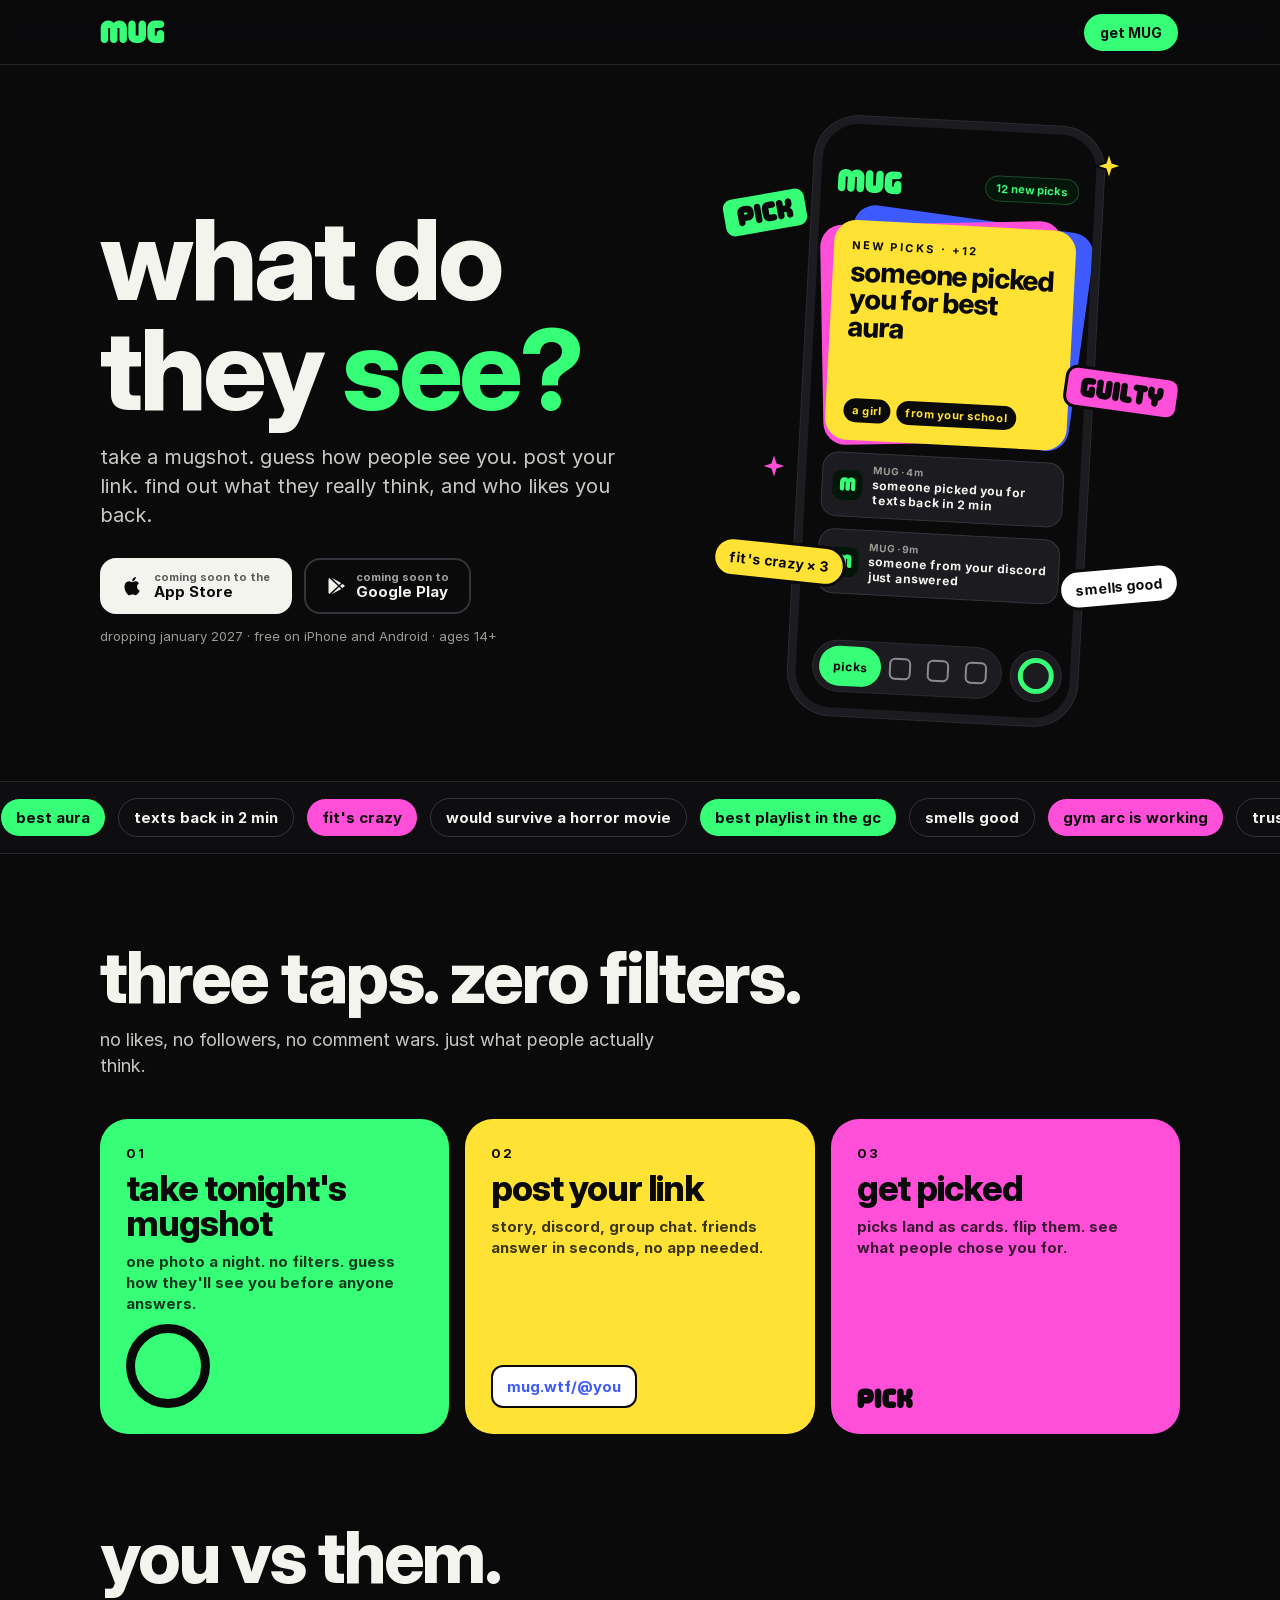
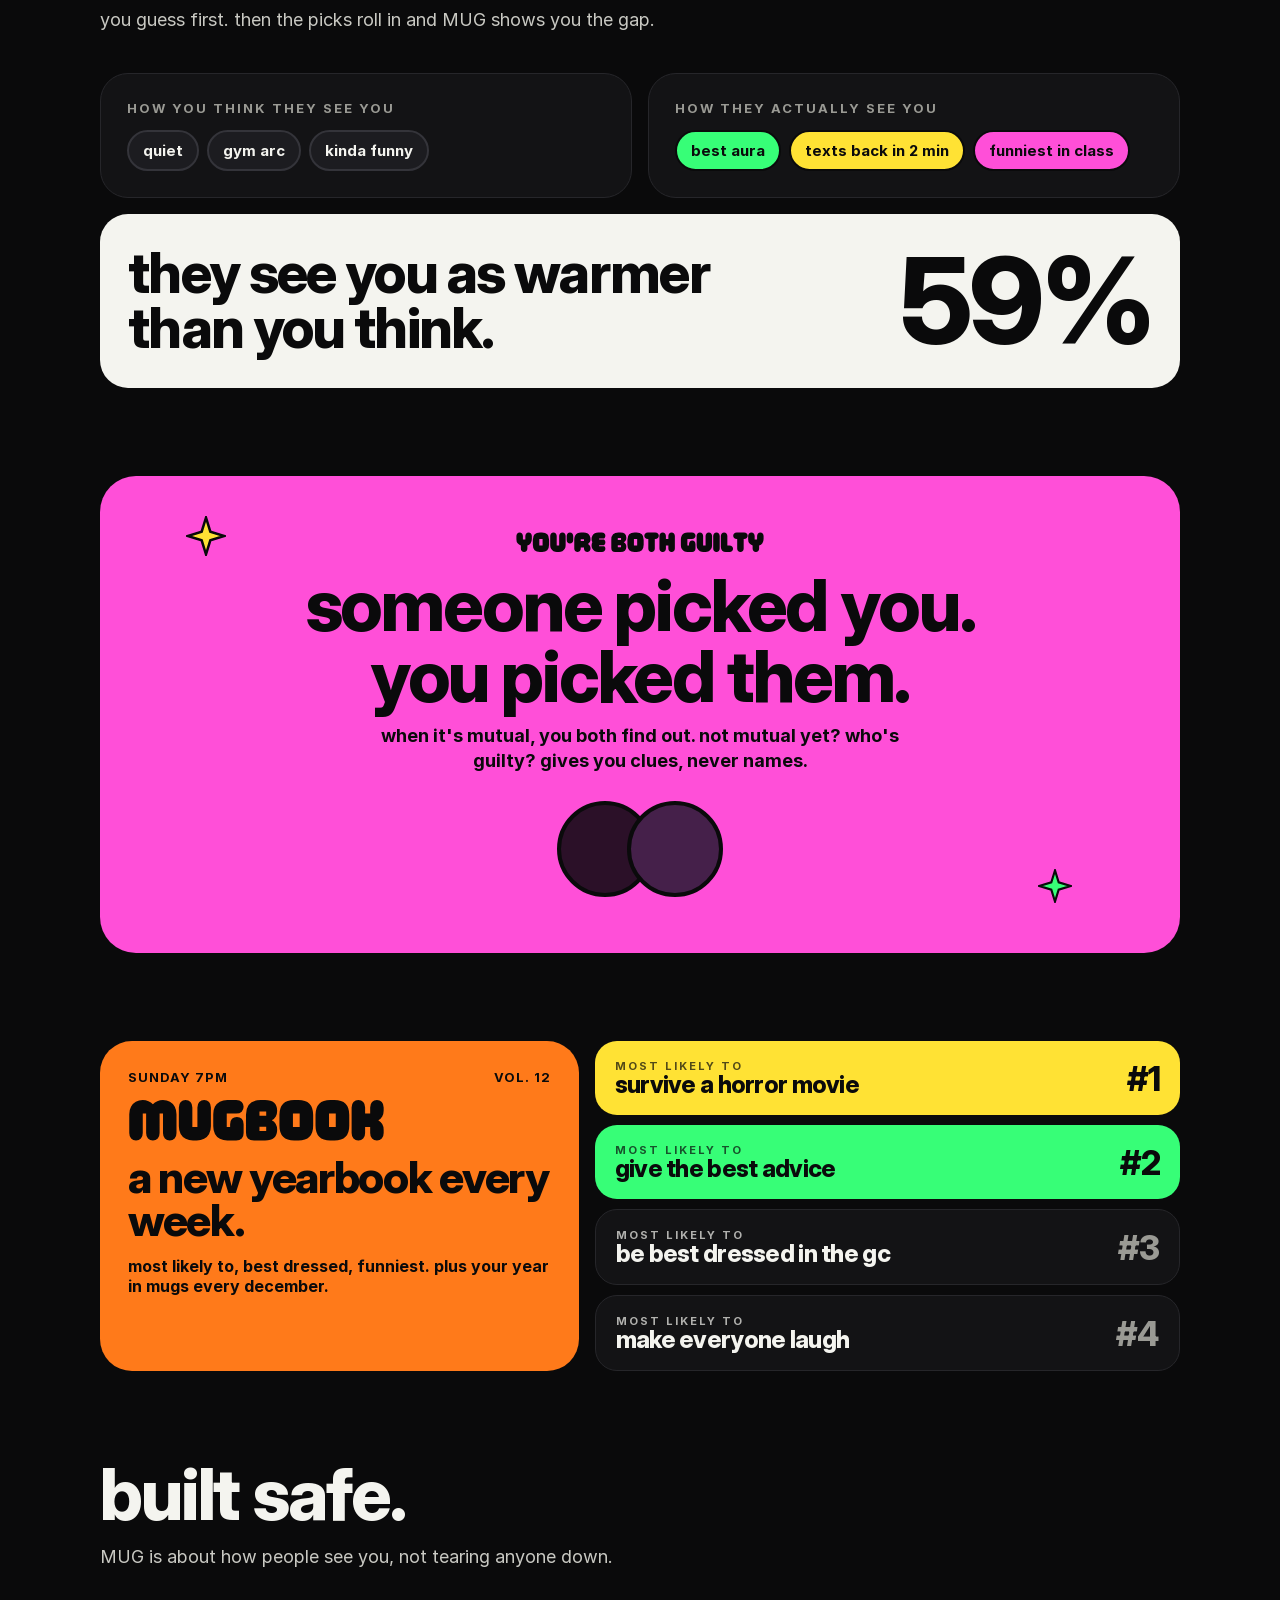
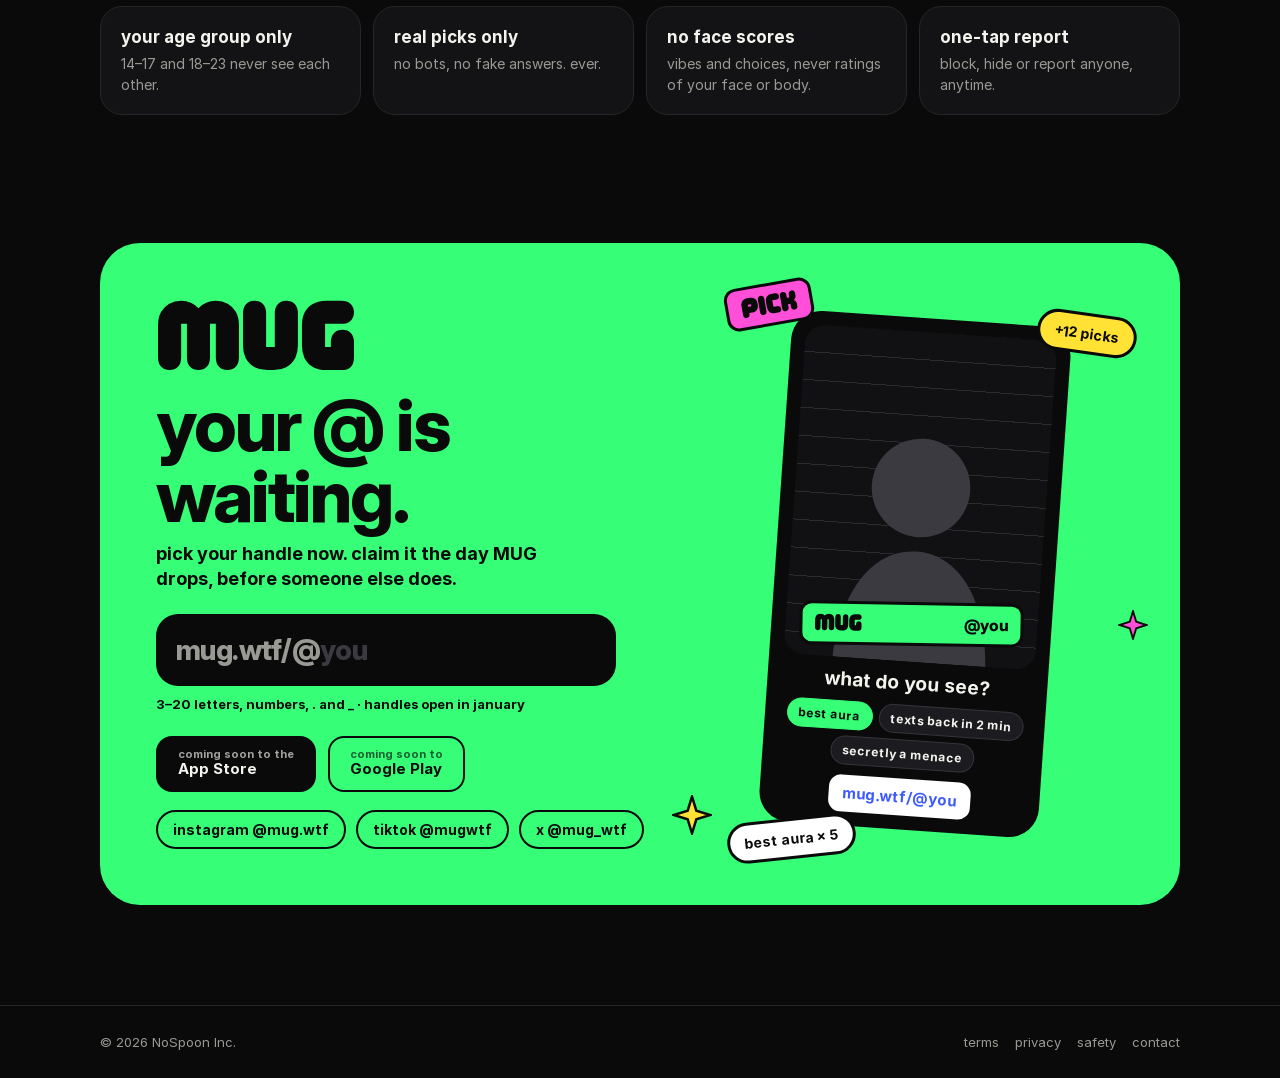
==== commit a28fa273: "Add files via upload" ====
--- a/index.html
+++ b/index.html
@@ -157,8 +157,10 @@
 .socials a{padding:9px 15px;border-radius:999px;border:2px solid var(--ink);text-decoration:none;font-weight:800;font-size:14px;color:var(--ink);transition:transform .15s}
 .socials a:hover{background:var(--ink);color:var(--grn);transform:rotate(-2deg)}
 .share{position:relative;margin:0 auto;width:280px;padding:14px;border-radius:30px;background:var(--ink);transform:rotate(4deg);display:flex;flex-direction:column;gap:10px;color:var(--off)}
-.share .logo{color:var(--grn)}
-.share .ph{position:relative;height:300px;border-radius:20px;overflow:hidden;background:#111113;background-image:repeating-linear-gradient(to bottom,transparent 0,transparent 27px,#2B2B30 27px,#2B2B30 28px)}
+.share .plac{position:absolute;left:14px;right:14px;bottom:16px;display:flex;justify-content:space-between;align-items:center;gap:10px;padding:9px 12px;border-radius:12px;background:var(--grn);color:var(--ink);border:3px solid var(--ink);transform:rotate(-3deg)}
+.share .plac .plogo{color:var(--ink);flex-shrink:0}
+.share .plac span{font-family:'Gen JP Display','Gen JP',sans-serif;font-weight:800;font-size:16px;letter-spacing:-.02em;min-width:0;overflow:hidden;text-overflow:ellipsis;white-space:nowrap}
+.share .ph{position:relative;height:330px;border-radius:20px;overflow:hidden;background:#111113;background-image:repeating-linear-gradient(to bottom,transparent 0,transparent 27px,#2B2B30 27px,#2B2B30 28px)}
 .share .face{position:absolute;left:50%;bottom:0;transform:translateX(-50%);width:170px;height:255px}
 .share .q{font-weight:800;font-size:19px;text-align:center}
 .share .vb{display:flex;flex-wrap:wrap;gap:6px;justify-content:center}
@@ -324,7 +326,7 @@
       <div class="socials"><a href="https://www.instagram.com/mug.wtf">instagram @mug.wtf</a><a href="https://www.tiktok.com/@mugwtf">tiktok @mugwtf</a><a href="https://x.com/mug_wtf">x @mug_wtf</a></div>
     </div>
     <div aria-hidden="true">
-      <div class="share"><svg class="logo" viewBox="0 0 3460 1260" width="64.9" height="23.6" style="display: block;" role="img" aria-label="MUG"><path fill="currentColor" d="M35 1010V450Q35 322 86.5 227.0Q138 132 229.0 81.0Q320 30 435 30Q525 30 602.5 63.5Q680 97 735 158Q789 97 866.5 63.5Q944 30 1035 30Q1150 30 1241.0 81.0Q1332 132 1383.5 227.0Q1435 322 1435 450V1010Q1435 1116 1379.5 1173.0Q1324 1230 1235 1230Q1146 1230 1090.5 1173.0Q1035 1116 1035 1010V430H934V1010Q934 1116 879.0 1173.0Q824 1230 735 1230Q646 1230 590.5 1173.0Q535 1116 535 1010V430H435V1010Q435 1116 379.5 1173.0Q324 1230 235 1230Q146 1230 90.5 1173.0Q35 1116 35 1010ZM1505 810V250Q1505 144 1560.5 87.0Q1616 30 1705 30Q1794 30 1849.5 87.0Q1905 144 1905 250V830H2055V250Q2055 144 2110.5 87.0Q2166 30 2255 30Q2344 30 2399.5 87.0Q2455 144 2455 250V810Q2455 940 2401.5 1035.0Q2348 1130 2253.0 1180.0Q2158 1230 2035 1230H1925Q1802 1230 1707.0 1180.0Q1612 1130 1558.5 1035.0Q1505 940 1505 810ZM2525 810V450Q2525 321 2575.5 226.0Q2626 131 2721.0 80.5Q2816 30 2945 30H3205Q3311 30 3368.0 85.5Q3425 141 3425 230Q3425 319 3368.0 374.5Q3311 430 3205 430H2925V830H3025V750Q3025 644 3080.5 587.0Q3136 530 3225 530Q3314 530 3369.5 587.0Q3425 644 3425 750V1010Q3425 1119 3369.5 1174.5Q3314 1230 3205 1230H2945Q2816 1230 2721.0 1179.5Q2626 1129 2575.5 1034.0Q2525 939 2525 810Z"></path></svg><div class="ph"><svg class="face" viewBox="0 0 200 300" aria-hidden="true"><circle cx="100" cy="95" r="58" fill="#3A3A40"></circle><path d="M10 300c4-80 40-130 90-130s86 50 90 130z" fill="#3A3A40"></path></svg></div><span class="q">what do you see?</span><span class="vb"><i>best aura</i><i>texts back in 2 min</i><i>secretly a menace</i></span><span class="lnk">mug.wtf/@<span id="hv">you</span></span></div>
+      <div class="share"><div class="ph"><svg class="face" viewBox="0 0 200 300" aria-hidden="true"><circle cx="100" cy="95" r="58" fill="#3A3A40"></circle><path d="M10 300c4-80 40-130 90-130s86 50 90 130z" fill="#3A3A40"></path></svg><div class="plac"><svg class="plogo" viewBox="0 0 3460 1260" width="47.6" height="17.3" style="display: block;" role="img" aria-label="MUG"><path fill="currentColor" d="M35 1010V450Q35 322 86.5 227.0Q138 132 229.0 81.0Q320 30 435 30Q525 30 602.5 63.5Q680 97 735 158Q789 97 866.5 63.5Q944 30 1035 30Q1150 30 1241.0 81.0Q1332 132 1383.5 227.0Q1435 322 1435 450V1010Q1435 1116 1379.5 1173.0Q1324 1230 1235 1230Q1146 1230 1090.5 1173.0Q1035 1116 1035 1010V430H934V1010Q934 1116 879.0 1173.0Q824 1230 735 1230Q646 1230 590.5 1173.0Q535 1116 535 1010V430H435V1010Q435 1116 379.5 1173.0Q324 1230 235 1230Q146 1230 90.5 1173.0Q35 1116 35 1010ZM1505 810V250Q1505 144 1560.5 87.0Q1616 30 1705 30Q1794 30 1849.5 87.0Q1905 144 1905 250V830H2055V250Q2055 144 2110.5 87.0Q2166 30 2255 30Q2344 30 2399.5 87.0Q2455 144 2455 250V810Q2455 940 2401.5 1035.0Q2348 1130 2253.0 1180.0Q2158 1230 2035 1230H1925Q1802 1230 1707.0 1180.0Q1612 1130 1558.5 1035.0Q1505 940 1505 810ZM2525 810V450Q2525 321 2575.5 226.0Q2626 131 2721.0 80.5Q2816 30 2945 30H3205Q3311 30 3368.0 85.5Q3425 141 3425 230Q3425 319 3368.0 374.5Q3311 430 3205 430H2925V830H3025V750Q3025 644 3080.5 587.0Q3136 530 3225 530Q3314 530 3369.5 587.0Q3425 644 3425 750V1010Q3425 1119 3369.5 1174.5Q3314 1230 3205 1230H2945Q2816 1230 2721.0 1179.5Q2626 1129 2575.5 1034.0Q2525 939 2525 810Z"></path></svg><span>@<b id="hv2">you</b></span></div></div><span class="q">what do you see?</span><span class="vb"><i>best aura</i><i>texts back in 2 min</i><i>secretly a menace</i></span><span class="lnk">mug.wtf/@<span id="hv">you</span></span></div>
     </div>
   </div>
 </div></div></section>
@@ -338,7 +340,7 @@
 <script>
 (function(){
   var h=document.getElementById('h'),hv=document.getElementById('hv'),hint=document.getElementById('hint');
-  if(h){h.addEventListener('input',function(){var v=h.value.toLowerCase().replace(/[^a-z0-9._]/g,'').slice(0,20);if(v!==h.value)h.value=v;hv.textContent=v||'you';
+  if(h){h.addEventListener('input',function(){var v=h.value.toLowerCase().replace(/[^a-z0-9._]/g,'').slice(0,20);if(v!==h.value)h.value=v;hv.textContent=v||'you';document.getElementById('hv2').textContent=v||'you';
     hint.textContent=!v?'3–20 letters, numbers, . and _ · handles open in january':v.length<3?'keep going: at least 3 characters':v.length<=2?'':'mug.wtf/@'+v+' looks good. claim it when MUG drops in january.';});}
   var els=document.querySelectorAll('.reveal');
   var count=function(el){var t=+el.dataset.count,s=null;var f=function(ts){if(!s)s=ts;var p=Math.min((ts-s)/1200,1);el.textContent=Math.round(t*(1-Math.pow(1-p,3)));if(p<1)requestAnimationFrame(f);};requestAnimationFrame(f);};
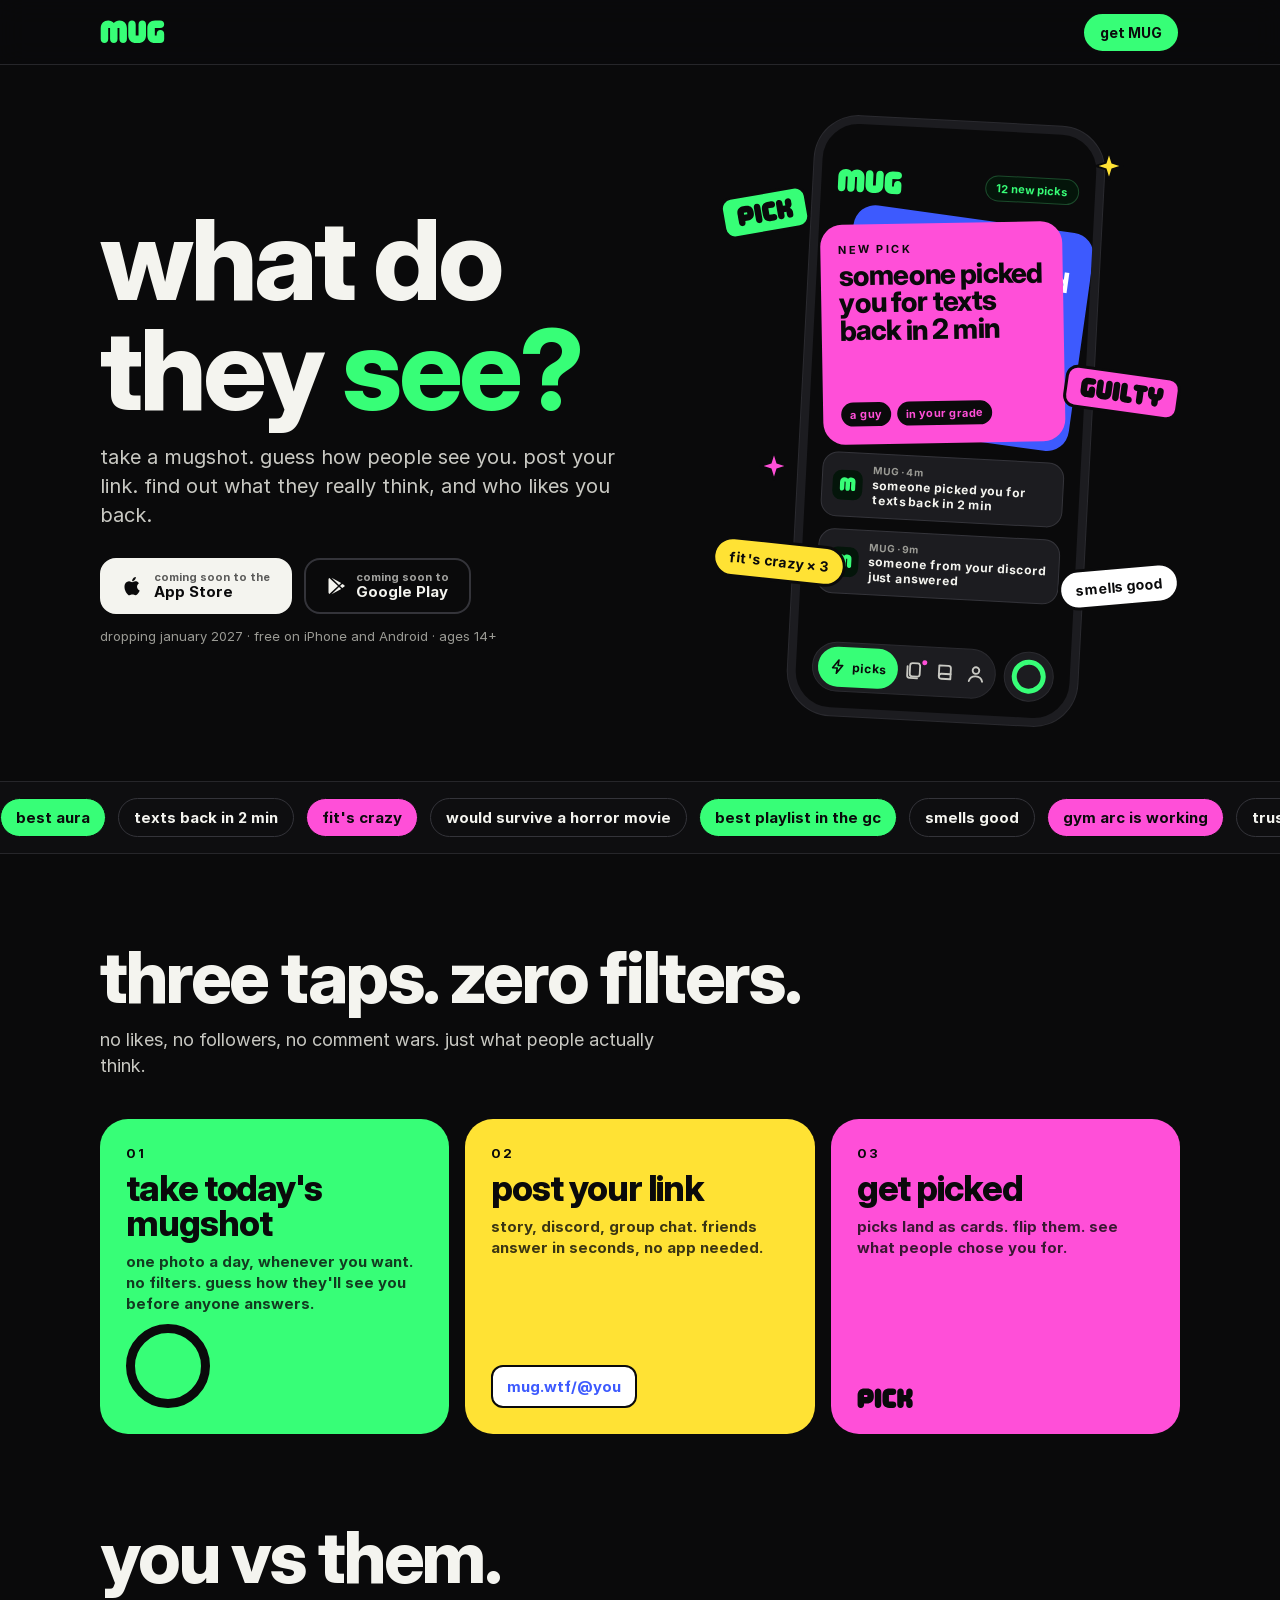
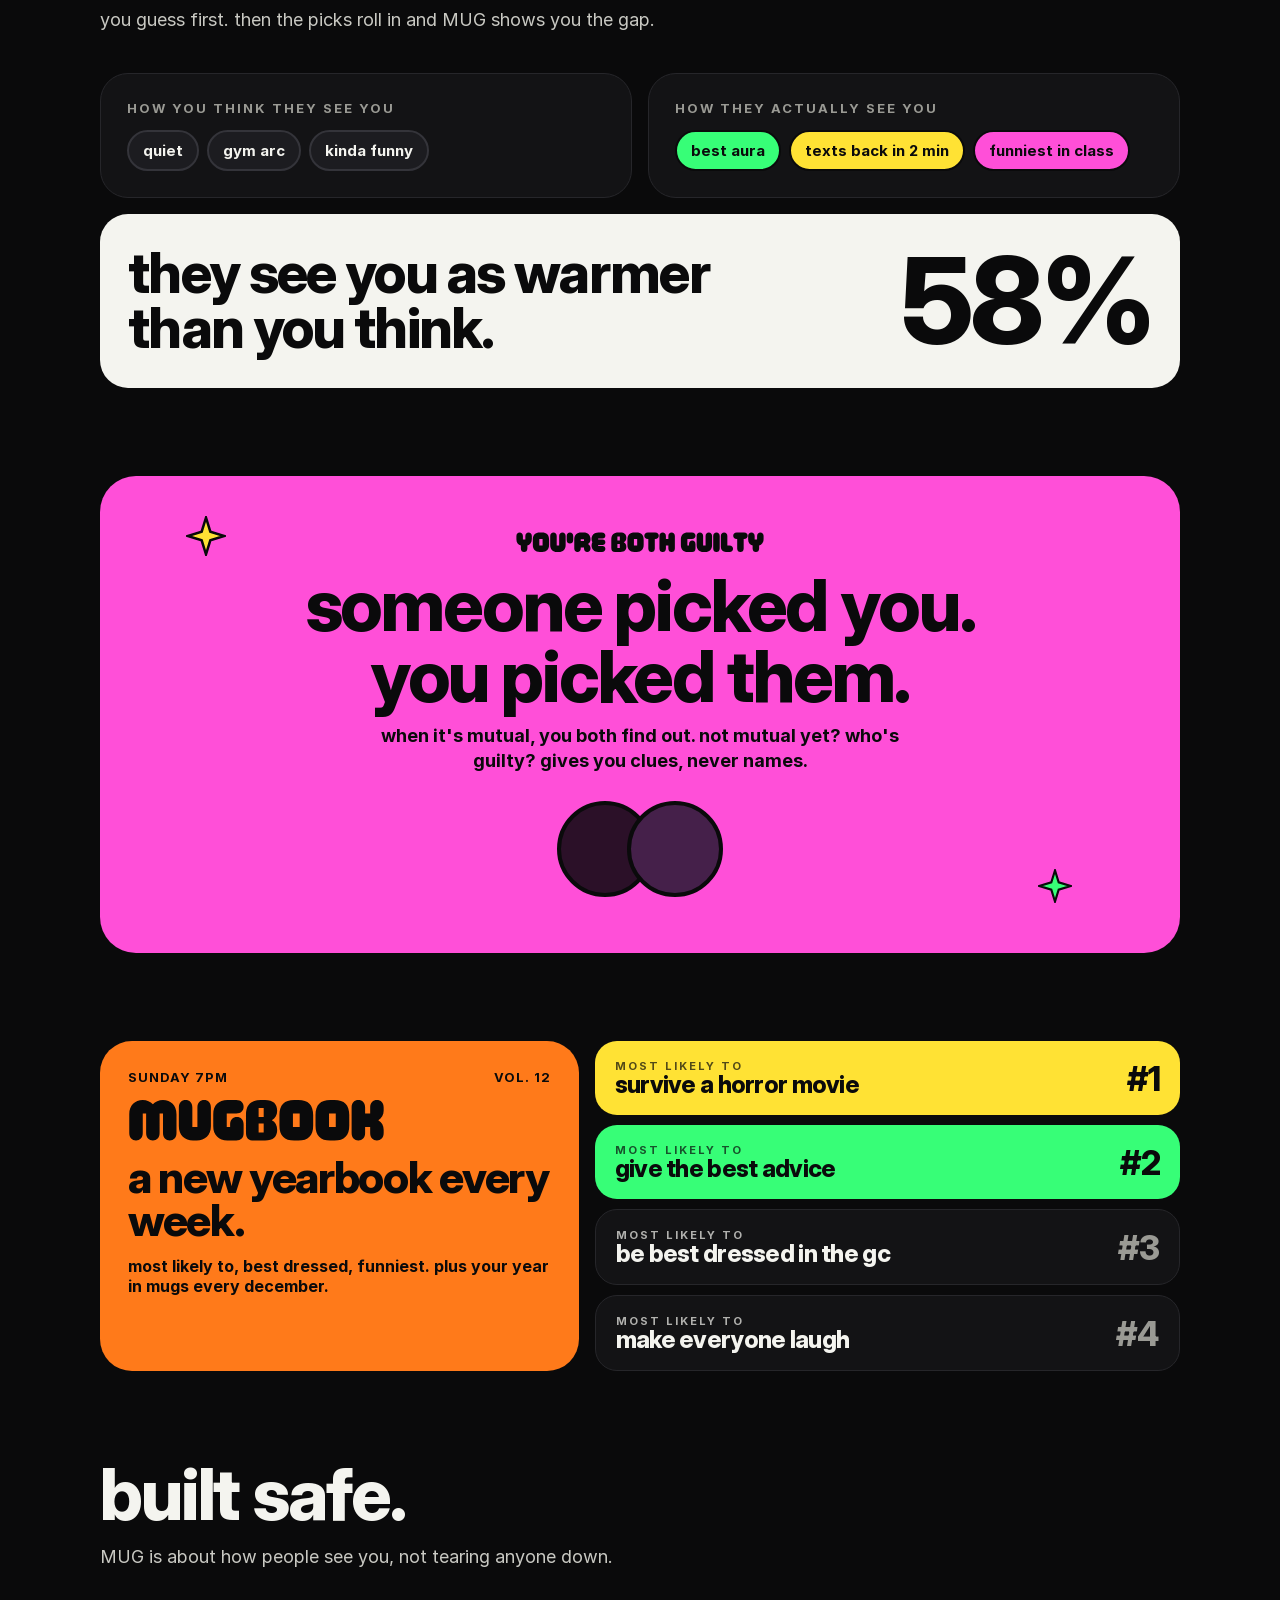
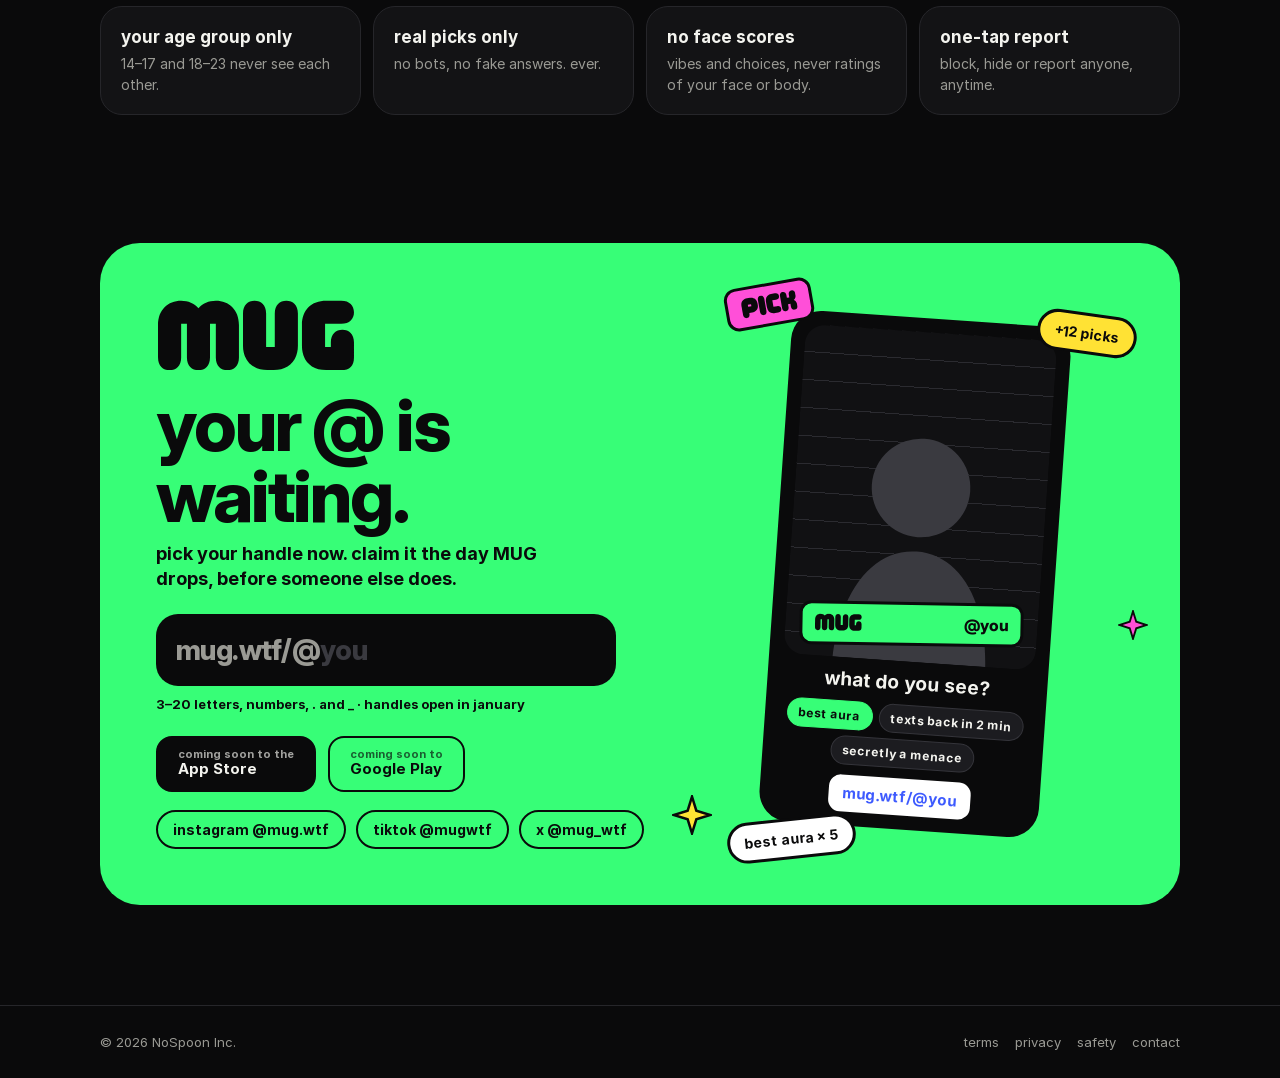
==== commit 7cd8bd11: "Add files via upload" ====
--- a/index.html
+++ b/index.html
@@ -67,21 +67,31 @@
 .card .disp{font-size:28px}
 .card .tags{margin-top:auto;display:flex;gap:6px}
 .card .tags span{padding:5px 9px;border-radius:999px;background:var(--ink);font-size:11px;font-weight:700}
-.c1{background:var(--blu);transform:rotate(5deg) translateY(-8px)}
-.c2{background:var(--pnk);transform:rotate(-4deg) translateY(-2px)}
-.c3{background:var(--yel);animation:flip 6s infinite}
-.c3 .tags span{color:var(--yel)}
+.card{transition:transform .5s cubic-bezier(.2,.8,.2,1),opacity .5s}
+.card.yel{background:var(--yel)}.card.yel .tags span{color:var(--yel)}
+.card.pnk{background:var(--pnk)}.card.pnk .tags span{color:var(--pnk)}
+.card.blu{background:var(--blu);color:#fff}.card.blu .tags span{color:#fff}
+.card.grn{background:var(--grn)}.card.grn .tags span{color:var(--grn)}
+.card.org{background:var(--org)}.card.org .tags span{color:var(--org)}
+.p0{z-index:5;transform:rotate(0) translateY(14px)}
+.p1{z-index:4;transform:rotate(-4deg) translateY(-2px)}
+.p2{z-index:3;transform:rotate(5deg) translateY(-8px)}
+.p3,.p4{z-index:1;transform:rotate(0) translateY(-10px) scale(.94);opacity:0}
+.card.out{z-index:6;transform:rotate(-18deg) translate(-115%,30px);opacity:0}
 .row{display:flex;gap:10px;align-items:center;padding:10px;border-radius:16px;background:#1C1C20;border:1px solid #34343A}
 .row .m{width:30px;height:30px;border-radius:9px;background:#04150A;color:var(--grn);display:flex;align-items:center;justify-content:center;flex-shrink:0}
 .row div{display:flex;flex-direction:column;gap:1px;min-width:0}
 .row small{font-size:10px;color:var(--mute);font-weight:700}
 .row span{font-size:12px;font-weight:700}
 .pnav{margin-top:auto;display:flex;gap:8px;align-items:center}
-.pnav .pill{flex-grow:1;height:52px;border-radius:99px;background:#1C1C20;border:1px solid #2A2A2F;display:flex;align-items:center;justify-content:space-between;padding:0 6px}
-.pnav .on{height:40px;padding:0 14px;border-radius:99px;background:var(--grn);color:var(--ink);font-size:12px;font-weight:800;display:flex;align-items:center}
-.pnav .ic{width:22px;height:22px;border-radius:6px;border:2px solid #8A8A90;margin:0 8px}
-.pnav .ring{flex-shrink:0;width:52px;height:52px;border-radius:99px;background:#1C1C20;border:1px solid #2A2A2F;display:flex;align-items:center;justify-content:center}
-.pnav .ring i{flex-shrink:0;box-sizing:border-box;width:36px;height:36px;border-radius:99px;border:5px solid var(--grn);display:block}
+.pnav .pill{flex:1 1 0;min-width:0;height:50px;border-radius:99px;background:#1C1C20;border:1px solid #2A2A2F;display:flex;align-items:center;justify-content:space-between;padding:0 5px}
+.pnav .on{flex-shrink:0;height:40px;padding:0 12px;border-radius:99px;background:var(--grn);color:var(--ink);font-size:12px;font-weight:800;display:flex;align-items:center}
+.pnav .icw{position:relative;display:flex;margin:0 4px;flex-shrink:0;color:#C9C9C3}
+.pnav .ic{width:20px;height:20px;display:block}
+.pnav .dot{position:absolute;top:-3px;right:-4px;width:9px;height:9px;border-radius:9px;background:var(--pnk);border:2px solid #1C1C20}
+.pnav .onic{width:16px;height:16px;margin-right:6px;flex-shrink:0}
+.pnav .ring{flex-shrink:0;width:50px;height:50px;border-radius:99px;background:#1C1C20;border:1px solid #2A2A2F;display:flex;align-items:center;justify-content:center}
+.pnav .ring i{flex-shrink:0;box-sizing:border-box;width:34px;height:34px;border-radius:99px;border:5px solid var(--grn);display:block}
 .sticker{position:absolute;z-index:3;display:inline-flex;padding:8px 13px;border-radius:12px;border:3px solid var(--ink);color:var(--ink);animation:float 5s ease-in-out infinite}
 .sticker.chip{border-radius:999px;font-weight:800;font-size:14px;padding:9px 14px}
 .spark{position:absolute;z-index:3;width:30px;height:30px;stroke:var(--ink);stroke-width:1.5;animation:spin 9s linear infinite}
@@ -179,7 +189,6 @@
 @keyframes spin{to{rotate:360deg}}
 @keyframes blink{50%{opacity:.25}}
 @keyframes marq{to{transform:translateX(-50%)}}
-@keyframes flip{0%,40%{transform:rotate(0) translateY(14px)}48%{transform:rotate(-14deg) translate(-40px,0);opacity:1}52%{opacity:0}56%{transform:rotate(0) translateY(40px);opacity:0}64%,100%{transform:rotate(0) translateY(14px);opacity:1}}
 .reveal{opacity:0;transform:translateY(24px);transition:opacity .6s,transform .6s}
 .reveal.in{opacity:1;transform:none}
 @media (prefers-reduced-motion:reduce){*{animation:none!important;transition:none!important}.reveal{opacity:1;transform:none}}
@@ -202,10 +211,12 @@
  .nav .pillbtn{padding:9px 13px;font-size:13px}
  .phone{width:270px;height:570px}
  .pnav .pill{height:48px;min-width:0;padding:0 5px}
- .pnav .on{height:36px;padding:0 12px}
- .pnav .ic{width:18px;height:18px;margin:0 5px}
- .pnav .ring{width:46px;height:46px}
- .pnav .ring i{width:32px;height:32px;border-width:4px}
+ .pnav .on{height:36px;padding:0 10px}
+ .pnav .ic{width:18px;height:18px}
+ .pnav .icw{margin:0 3px}
+ .pnav .onic{width:14px;height:14px;margin-right:4px}
+ .pnav .ring{width:44px;height:44px}
+ .pnav .ring i{width:30px;height:30px;border-width:4px}
  .handle{font-size:22px;height:64px;padding:0 16px}
  .sticker.chip{display:none}
  .stage{height:580px}
@@ -216,7 +227,7 @@
 <body>
 
 <header class="nav"><div class="wrap">
-  <a href="#" aria-label="MUG home"><svg class="logo" viewBox="0 0 3460 1260" width="64.9" height="23.6" style="display: block;" role="img" aria-label="MUG"><path fill="currentColor" d="M35 1010V450Q35 322 86.5 227.0Q138 132 229.0 81.0Q320 30 435 30Q525 30 602.5 63.5Q680 97 735 158Q789 97 866.5 63.5Q944 30 1035 30Q1150 30 1241.0 81.0Q1332 132 1383.5 227.0Q1435 322 1435 450V1010Q1435 1116 1379.5 1173.0Q1324 1230 1235 1230Q1146 1230 1090.5 1173.0Q1035 1116 1035 1010V430H934V1010Q934 1116 879.0 1173.0Q824 1230 735 1230Q646 1230 590.5 1173.0Q535 1116 535 1010V430H435V1010Q435 1116 379.5 1173.0Q324 1230 235 1230Q146 1230 90.5 1173.0Q35 1116 35 1010ZM1505 810V250Q1505 144 1560.5 87.0Q1616 30 1705 30Q1794 30 1849.5 87.0Q1905 144 1905 250V830H2055V250Q2055 144 2110.5 87.0Q2166 30 2255 30Q2344 30 2399.5 87.0Q2455 144 2455 250V810Q2455 940 2401.5 1035.0Q2348 1130 2253.0 1180.0Q2158 1230 2035 1230H1925Q1802 1230 1707.0 1180.0Q1612 1130 1558.5 1035.0Q1505 940 1505 810ZM2525 810V450Q2525 321 2575.5 226.0Q2626 131 2721.0 80.5Q2816 30 2945 30H3205Q3311 30 3368.0 85.5Q3425 141 3425 230Q3425 319 3368.0 374.5Q3311 430 3205 430H2925V830H3025V750Q3025 644 3080.5 587.0Q3136 530 3225 530Q3314 530 3369.5 587.0Q3425 644 3425 750V1010Q3425 1119 3369.5 1174.5Q3314 1230 3205 1230H2945Q2816 1230 2721.0 1179.5Q2626 1129 2575.5 1034.0Q2525 939 2525 810Z"></path></svg></a>
+  <a href="#" aria-label="MUG home"><svg class="logo" viewBox="0 0 3460 1260" width="64.9" height="23.6" style="display: block;" role="img" aria-label="MUG"><path fill="currentColor" d="M235 1230C350 1230 435 1155 435 1010V430H535V1010C535 1155 620 1230 735 1230C850 1230 934 1155 934 1010V430H1035V1010C1035 1155 1120 1230 1235 1230C1350 1230 1435 1155 1435 1010V450C1435 189 1265 30 1035 30C912 30 806 78 735 158C663 78 557 30 435 30C205 30 35 189 35 450V1010C35 1155 120 1230 235 1230ZM1925 1230H2035C2280 1230 2455 1076 2455 810V250C2455 105 2370 30 2255 30C2140 30 2055 105 2055 250V830H1905V250C1905 105 1820 30 1705 30C1590 30 1505 105 1505 250V810C1505 1076 1680 1230 1925 1230ZM2945 1230H3205C3350 1230 3425 1155 3425 1010V750C3425 605 3340 530 3225 530C3110 530 3025 605 3025 750V830H2925V430H3205C3350 430 3425 345 3425 230C3425 115 3350 30 3205 30H2945C2685 30 2525 190 2525 450V810C2525 1070 2685 1230 2945 1230Z"></path></svg></a>
   <a class="pillbtn" href="#get">get MUG</a>
 </div></header>
 
@@ -233,17 +244,20 @@
   </div>
   <div class="stage" aria-hidden="true">
     <div class="phone">
-      <div class="top"><svg class="logo" viewBox="0 0 3460 1260" width="64.9" height="23.6" style="display: block;" role="img" aria-label="MUG"><path fill="currentColor" d="M35 1010V450Q35 322 86.5 227.0Q138 132 229.0 81.0Q320 30 435 30Q525 30 602.5 63.5Q680 97 735 158Q789 97 866.5 63.5Q944 30 1035 30Q1150 30 1241.0 81.0Q1332 132 1383.5 227.0Q1435 322 1435 450V1010Q1435 1116 1379.5 1173.0Q1324 1230 1235 1230Q1146 1230 1090.5 1173.0Q1035 1116 1035 1010V430H934V1010Q934 1116 879.0 1173.0Q824 1230 735 1230Q646 1230 590.5 1173.0Q535 1116 535 1010V430H435V1010Q435 1116 379.5 1173.0Q324 1230 235 1230Q146 1230 90.5 1173.0Q35 1116 35 1010ZM1505 810V250Q1505 144 1560.5 87.0Q1616 30 1705 30Q1794 30 1849.5 87.0Q1905 144 1905 250V830H2055V250Q2055 144 2110.5 87.0Q2166 30 2255 30Q2344 30 2399.5 87.0Q2455 144 2455 250V810Q2455 940 2401.5 1035.0Q2348 1130 2253.0 1180.0Q2158 1230 2035 1230H1925Q1802 1230 1707.0 1180.0Q1612 1130 1558.5 1035.0Q1505 940 1505 810ZM2525 810V450Q2525 321 2575.5 226.0Q2626 131 2721.0 80.5Q2816 30 2945 30H3205Q3311 30 3368.0 85.5Q3425 141 3425 230Q3425 319 3368.0 374.5Q3311 430 3205 430H2925V830H3025V750Q3025 644 3080.5 587.0Q3136 530 3225 530Q3314 530 3369.5 587.0Q3425 644 3425 750V1010Q3425 1119 3369.5 1174.5Q3314 1230 3205 1230H2945Q2816 1230 2721.0 1179.5Q2626 1129 2575.5 1034.0Q2525 939 2525 810Z"></path></svg><span class="chipc">12 new picks</span></div>
+      <div class="top"><svg class="logo" viewBox="0 0 3460 1260" width="64.9" height="23.6" style="display: block;" role="img" aria-label="MUG"><path fill="currentColor" d="M235 1230C350 1230 435 1155 435 1010V430H535V1010C535 1155 620 1230 735 1230C850 1230 934 1155 934 1010V430H1035V1010C1035 1155 1120 1230 1235 1230C1350 1230 1435 1155 1435 1010V450C1435 189 1265 30 1035 30C912 30 806 78 735 158C663 78 557 30 435 30C205 30 35 189 35 450V1010C35 1155 120 1230 235 1230ZM1925 1230H2035C2280 1230 2455 1076 2455 810V250C2455 105 2370 30 2255 30C2140 30 2055 105 2055 250V830H1905V250C1905 105 1820 30 1705 30C1590 30 1505 105 1505 250V810C1505 1076 1680 1230 1925 1230ZM2945 1230H3205C3350 1230 3425 1155 3425 1010V750C3425 605 3340 530 3225 530C3110 530 3025 605 3025 750V830H2925V430H3205C3350 430 3425 345 3425 230C3425 115 3350 30 3205 30H2945C2685 30 2525 190 2525 450V810C2525 1070 2685 1230 2945 1230Z"></path></svg><span class="chipc">12 new picks</span></div>
       <div class="deck">
-        <div class="card c1"></div><div class="card c2"></div>
-        <div class="card c3"><b>NEW PICKS · +12</b><span class="disp">someone picked you for best aura</span><div class="tags"><span>a girl</span><span>from your school</span></div></div>
+        <div class="card yel p0"><b>NEW PICK</b><span class="disp">someone picked you for best aura</span><div class="tags"><span>a girl</span><span>from your school</span></div></div>
+        <div class="card pnk p1"><b>NEW PICK</b><span class="disp">someone picked you for texts back in 2 min</span><div class="tags"><span>a guy</span><span>in your grade</span></div></div>
+        <div class="card blu p2"><b>NEW PICK</b><span class="disp">someone picked you for fit's crazy</span><div class="tags"><span>someone</span><span>from your discord</span></div></div>
+        <div class="card grn p3"><b>NEW PICK</b><span class="disp">someone picked you for would survive a horror movie</span><div class="tags"><span>a girl</span><span>2 years older</span></div></div>
+        <div class="card org p4"><b>NEW PICK</b><span class="disp">someone picked you for best playlist in the gc</span><div class="tags"><span>a guy</span><span>from your class</span></div></div>
       </div>
-      <div class="row"><span class="m"><svg viewBox="0 0 1470 1260" width="16.5" height="14.2" style="display: block;" role="img" aria-label="M"><path fill="currentColor" d="M35 1010V450Q35 322 86.5 227.0Q138 132 229.0 81.0Q320 30 435 30Q525 30 602.5 63.5Q680 97 735 158Q789 97 866.5 63.5Q944 30 1035 30Q1150 30 1241.0 81.0Q1332 132 1383.5 227.0Q1435 322 1435 450V1010Q1435 1116 1379.5 1173.0Q1324 1230 1235 1230Q1146 1230 1090.5 1173.0Q1035 1116 1035 1010V430H934V1010Q934 1116 879.0 1173.0Q824 1230 735 1230Q646 1230 590.5 1173.0Q535 1116 535 1010V430H435V1010Q435 1116 379.5 1173.0Q324 1230 235 1230Q146 1230 90.5 1173.0Q35 1116 35 1010Z"></path></svg></span><div><small>MUG · 4m</small><span>someone picked you for texts back in 2 min</span></div></div>
-      <div class="row"><span class="m"><svg viewBox="0 0 1470 1260" width="16.5" height="14.2" style="display: block;" role="img" aria-label="M"><path fill="currentColor" d="M35 1010V450Q35 322 86.5 227.0Q138 132 229.0 81.0Q320 30 435 30Q525 30 602.5 63.5Q680 97 735 158Q789 97 866.5 63.5Q944 30 1035 30Q1150 30 1241.0 81.0Q1332 132 1383.5 227.0Q1435 322 1435 450V1010Q1435 1116 1379.5 1173.0Q1324 1230 1235 1230Q1146 1230 1090.5 1173.0Q1035 1116 1035 1010V430H934V1010Q934 1116 879.0 1173.0Q824 1230 735 1230Q646 1230 590.5 1173.0Q535 1116 535 1010V430H435V1010Q435 1116 379.5 1173.0Q324 1230 235 1230Q146 1230 90.5 1173.0Q35 1116 35 1010Z"></path></svg></span><div><small>MUG · 9m</small><span>someone from your discord just answered</span></div></div>
-      <div class="pnav"><div class="pill"><span class="on">picks</span><i class="ic"></i><i class="ic"></i><i class="ic"></i></div><span class="ring"><i></i></span></div>
-    </div>
-    <span class="sticker" style="background:var(--grn);left:2%;top:70px;rotate:-10deg"><svg viewBox="0 0 3450 1260" width="56.1" height="20.5" style="display: block;" role="img" aria-label="PICK"><path fill="currentColor" d="M35 1010V450Q35 321 85.5 226.0Q136 131 231.0 80.5Q326 30 455 30H615Q744 30 839.0 80.5Q934 131 984.5 226.0Q1035 321 1035 450V555Q1035 670 984.0 761.0Q933 852 837.5 903.5Q742 955 615 955H435V1010Q435 1116 379.5 1173.0Q324 1230 235 1230Q146 1230 90.5 1173.0Q35 1116 35 1010ZM635 430H435V555H635ZM1095 1010V250Q1095 144 1150.0 87.0Q1205 30 1295 30Q1384 30 1439.5 87.0Q1495 144 1495 250V1010Q1495 1116 1439.5 1173.0Q1384 1230 1295 1230Q1205 1230 1150.0 1173.0Q1095 1116 1095 1010ZM1565 790V470Q1565 252 1675.0 141.0Q1785 30 2004 30H2195Q2305 30 2360.0 82.0Q2415 134 2415 230Q2415 326 2360.0 378.0Q2305 430 2195 430H1964V830H2195Q2305 830 2360.0 882.0Q2415 934 2415 1030Q2415 1126 2360.0 1178.0Q2305 1230 2195 1230H2004Q1785 1230 1675.0 1119.0Q1565 1008 1565 790ZM2475 1010V250Q2475 144 2530.5 87.0Q2586 30 2675 30Q2764 30 2819.5 87.0Q2875 144 2875 250V430H3025V250Q3025 144 3080.5 87.0Q3136 30 3225 30Q3314 30 3369.5 87.0Q3425 144 3425 250V350Q3425 442 3382.5 516.0Q3340 590 3266 630Q3340 670 3382.5 744.0Q3425 818 3425 910V1010Q3425 1116 3369.5 1173.0Q3314 1230 3225 1230Q3136 1230 3080.5 1173.0Q3025 1116 3025 1010V830H2875V1010Q2875 1116 2819.5 1173.0Q2764 1230 2675 1230Q2586 1230 2530.5 1173.0Q2475 1116 2475 1010Z"></path></svg></span>
-    <span class="sticker" style="background:var(--pnk);right:0;top:250px;rotate:8deg;animation-delay:-2s"><svg viewBox="0 0 5150 1260" width="83.7" height="20.5" style="display: block;" role="img" aria-label="GUILTY"><path fill="currentColor" d="M35 810V450Q35 321 85.5 226.0Q136 131 231.0 80.5Q326 30 455 30H715Q821 30 878.0 85.5Q935 141 935 230Q935 319 878.0 374.5Q821 430 715 430H435V830H535V750Q535 644 590.5 587.0Q646 530 735 530Q824 530 879.5 587.0Q935 644 935 750V1010Q935 1119 879.5 1174.5Q824 1230 715 1230H455Q326 1230 231.0 1179.5Q136 1129 85.5 1034.0Q35 939 35 810ZM1005 810V250Q1005 144 1060.5 87.0Q1116 30 1205 30Q1294 30 1349.5 87.0Q1405 144 1405 250V830H1555V250Q1555 144 1610.5 87.0Q1666 30 1755 30Q1844 30 1899.5 87.0Q1955 144 1955 250V810Q1955 940 1901.5 1035.0Q1848 1130 1753.0 1180.0Q1658 1230 1535 1230H1425Q1302 1230 1207.0 1180.0Q1112 1130 1058.5 1035.0Q1005 940 1005 810ZM2025 1010V250Q2025 144 2080.0 87.0Q2135 30 2225 30Q2314 30 2369.5 87.0Q2425 144 2425 250V1010Q2425 1116 2369.5 1173.0Q2314 1230 2225 1230Q2135 1230 2080.0 1173.0Q2025 1116 2025 1010ZM2495 910V250Q2495 144 2550.5 87.0Q2606 30 2695 30Q2785 30 2840.0 87.0Q2895 144 2895 250V830H3025Q3131 830 3188.0 885.0Q3245 940 3245 1030Q3245 1120 3188.0 1175.0Q3131 1230 3025 1230H2815Q2663 1230 2579.0 1146.0Q2495 1062 2495 910ZM3500 1010V430H3475Q3369 430 3312.0 374.5Q3255 319 3255 230Q3255 141 3312.0 85.5Q3369 30 3475 30H3925Q4031 30 4088.0 85.5Q4145 141 4145 230Q4145 319 4088.0 374.5Q4031 430 3925 430H3900V1010Q3900 1116 3844.5 1173.0Q3789 1230 3700 1230Q3611 1230 3555.5 1173.0Q3500 1116 3500 1010ZM4450 1010V837Q4324 799 4249.5 699.0Q4175 599 4175 455V250Q4175 144 4230.5 87.0Q4286 30 4375 30Q4464 30 4519.5 87.0Q4575 144 4575 250V455H4725V250Q4725 144 4780.5 87.0Q4836 30 4925 30Q5014 30 5069.5 87.0Q5125 144 5125 250V435Q5125 593 5051.0 696.0Q4977 799 4850 837V1010Q4850 1116 4794.5 1173.0Q4739 1230 4650 1230Q4561 1230 4505.5 1173.0Q4450 1116 4450 1010Z"></path></svg></span>
+      <div class="row"><span class="m"><svg viewBox="0 0 1470 1260" width="16.5" height="14.2" style="display: block;" role="img" aria-label="M"><path fill="currentColor" d="M235 1230C350 1230 435 1155 435 1010V430H535V1010C535 1155 620 1230 735 1230C850 1230 934 1155 934 1010V430H1035V1010C1035 1155 1120 1230 1235 1230C1350 1230 1435 1155 1435 1010V450C1435 189 1265 30 1035 30C912 30 806 78 735 158C663 78 557 30 435 30C205 30 35 189 35 450V1010C35 1155 120 1230 235 1230Z"></path></svg></span><div><small>MUG · 4m</small><span>someone picked you for texts back in 2 min</span></div></div>
+      <div class="row"><span class="m"><svg viewBox="0 0 1470 1260" width="16.5" height="14.2" style="display: block;" role="img" aria-label="M"><path fill="currentColor" d="M235 1230C350 1230 435 1155 435 1010V430H535V1010C535 1155 620 1230 735 1230C850 1230 934 1155 934 1010V430H1035V1010C1035 1155 1120 1230 1235 1230C1350 1230 1435 1155 1435 1010V450C1435 189 1265 30 1035 30C912 30 806 78 735 158C663 78 557 30 435 30C205 30 35 189 35 450V1010C35 1155 120 1230 235 1230Z"></path></svg></span><div><small>MUG · 9m</small><span>someone from your discord just answered</span></div></div>
+      <div class="pnav"><div class="pill"><span class="on"><svg class="onic" viewBox="0 0 24 24" fill="none" stroke="currentColor" stroke-width="2.4" stroke-linecap="round" stroke-linejoin="round" aria-hidden="true"><path d="M13 2L4 14h7l-1 8 9-12h-7z"></path></svg>picks</span><span class="icw"><svg class="ic" viewBox="0 0 24 24" fill="none" stroke="currentColor" stroke-width="2.2" stroke-linecap="round" stroke-linejoin="round" aria-hidden="true"><rect x="6" y="3" width="12" height="16" rx="3"></rect><path d="M3 7v11a3 3 0 0 0 3 3h9"></path></svg><b class="dot"></b></span><span class="icw"><svg class="ic" viewBox="0 0 24 24" fill="none" stroke="currentColor" stroke-width="2.2" stroke-linecap="round" stroke-linejoin="round" aria-hidden="true"><path d="M5 4h11a3 3 0 0 1 3 3v13H8a3 3 0 0 1-3-3z"></path><path d="M5 17a3 3 0 0 1 3-3h11"></path></svg></span><span class="icw"><svg class="ic" viewBox="0 0 24 24" fill="none" stroke="currentColor" stroke-width="2.2" stroke-linecap="round" stroke-linejoin="round" aria-hidden="true"><circle cx="12" cy="8" r="4"></circle><path d="M4 21c1-4 4-6 8-6s7 2 8 6"></path></svg></span></div><span class="ring"><i></i></span></div>
+    </div>
+    <span class="sticker" style="background:var(--grn);left:2%;top:70px;rotate:-10deg"><svg viewBox="0 0 3450 1260" width="56.1" height="20.5" style="display: block;" role="img" aria-label="PICK"><path fill="currentColor" d="M235 1230C350 1230 435 1155 435 1010V955H615C875 955 1035 785 1035 555V450C1035 190 875 30 615 30H455C195 30 35 190 35 450V1010C35 1155 120 1230 235 1230ZM435 555V430H635V555ZM1295 1230C1410 1230 1495 1155 1495 1010V250C1495 105 1410 30 1295 30C1179 30 1095 105 1095 250V1010C1095 1155 1179 1230 1295 1230ZM2004 1230H2195C2344 1230 2415 1156 2415 1030C2415 904 2344 830 2195 830H1964V430H2195C2344 430 2415 356 2415 230C2415 104 2344 30 2195 30H2004C1711 30 1565 181 1565 470V790C1565 1079 1711 1230 2004 1230ZM2675 1230C2790 1230 2875 1155 2875 1010V830H3025V1010C3025 1155 3110 1230 3225 1230C3340 1230 3425 1155 3425 1010V910C3425 786 3363 683 3266 630C3363 577 3425 474 3425 350V250C3425 105 3340 30 3225 30C3110 30 3025 105 3025 250V430H2875V250C2875 105 2790 30 2675 30C2560 30 2475 105 2475 250V1010C2475 1155 2560 1230 2675 1230Z"></path></svg></span>
+    <span class="sticker" style="background:var(--pnk);right:0;top:250px;rotate:8deg;animation-delay:-2s"><svg viewBox="0 0 5150 1260" width="83.7" height="20.5" style="display: block;" role="img" aria-label="GUILTY"><path fill="currentColor" d="M455 1230H715C860 1230 935 1155 935 1010V750C935 605 850 530 735 530C620 530 535 605 535 750V830H435V430H715C860 430 935 345 935 230C935 115 860 30 715 30H455C195 30 35 190 35 450V810C35 1070 195 1230 455 1230ZM1425 1230H1535C1780 1230 1955 1076 1955 810V250C1955 105 1870 30 1755 30C1640 30 1555 105 1555 250V830H1405V250C1405 105 1320 30 1205 30C1090 30 1005 105 1005 250V810C1005 1076 1180 1230 1425 1230ZM2225 1230C2340 1230 2425 1155 2425 1010V250C2425 105 2340 30 2225 30C2109 30 2025 105 2025 250V1010C2025 1155 2109 1230 2225 1230ZM2815 1230H3025C3171 1230 3245 1145 3245 1030C3245 915 3171 830 3025 830H2895V250C2895 105 2811 30 2695 30C2580 30 2495 105 2495 250V910C2495 1113 2613 1230 2815 1230ZM3700 1230C3815 1230 3900 1155 3900 1010V430H3925C4070 430 4145 345 4145 230C4145 115 4070 30 3925 30H3475C3330 30 3255 115 3255 230C3255 345 3330 430 3475 430H3500V1010C3500 1155 3585 1230 3700 1230ZM4650 1230C4765 1230 4850 1155 4850 1010V837C5014 788 5125 651 5125 435V250C5125 105 5040 30 4925 30C4810 30 4725 105 4725 250V455H4575V250C4575 105 4490 30 4375 30C4260 30 4175 105 4175 250V455C4175 651 4286 788 4450 837V1010C4450 1155 4535 1230 4650 1230Z"></path></svg></span>
     <span class="sticker chip" style="background:var(--yel);left:0;top:420px;rotate:6deg;animation-delay:-1s">fit's crazy × 3</span>
     <span class="sticker chip" style="background:#fff;right:0;top:445px;rotate:-5deg;animation-delay:-3s">smells good</span>
     <svg class="spark y" style="right:12%;top:30px" viewBox="0 0 24 24" aria-hidden="true"><path d="M12 1l2.6 8.4L23 12l-8.4 2.6L12 23l-2.6-8.4L1 12l8.4-2.6z"></path></svg>
@@ -258,9 +272,9 @@
 <section id="how"><div class="wrap">
   <div class="reveal"><h2 class="disp">three taps. zero filters.</h2><p class="sub">no likes, no followers, no comment wars. just what people actually think.</p></div>
   <div class="steps">
-    <div class="step s1 reveal"><span class="n">01</span><span class="disp">take tonight's mugshot</span><p>one photo a night. no filters. guess how they'll see you before anyone answers.</p><div class="art"><div class="ringart"></div></div></div>
+    <div class="step s1 reveal"><span class="n">01</span><span class="disp">take today's mugshot</span><p>one photo a day, whenever you want. no filters. guess how they'll see you before anyone answers.</p><div class="art"><div class="ringart"></div></div></div>
     <div class="step s2 reveal"><span class="n">02</span><span class="disp">post your link</span><p>story, discord, group chat. friends answer in seconds, no app needed.</p><div class="art"><span class="linkart">mug.wtf/@you</span></div></div>
-    <div class="step s3 reveal"><span class="n">03</span><span class="disp">get picked</span><p>picks land as cards. flip them. see what people chose you for.</p><div class="art"><svg style="color:var(--ink)" viewBox="0 0 3450 1260" width="56.1" height="20.5" style="display: block;" role="img" aria-label="PICK"><path fill="currentColor" d="M35 1010V450Q35 321 85.5 226.0Q136 131 231.0 80.5Q326 30 455 30H615Q744 30 839.0 80.5Q934 131 984.5 226.0Q1035 321 1035 450V555Q1035 670 984.0 761.0Q933 852 837.5 903.5Q742 955 615 955H435V1010Q435 1116 379.5 1173.0Q324 1230 235 1230Q146 1230 90.5 1173.0Q35 1116 35 1010ZM635 430H435V555H635ZM1095 1010V250Q1095 144 1150.0 87.0Q1205 30 1295 30Q1384 30 1439.5 87.0Q1495 144 1495 250V1010Q1495 1116 1439.5 1173.0Q1384 1230 1295 1230Q1205 1230 1150.0 1173.0Q1095 1116 1095 1010ZM1565 790V470Q1565 252 1675.0 141.0Q1785 30 2004 30H2195Q2305 30 2360.0 82.0Q2415 134 2415 230Q2415 326 2360.0 378.0Q2305 430 2195 430H1964V830H2195Q2305 830 2360.0 882.0Q2415 934 2415 1030Q2415 1126 2360.0 1178.0Q2305 1230 2195 1230H2004Q1785 1230 1675.0 1119.0Q1565 1008 1565 790ZM2475 1010V250Q2475 144 2530.5 87.0Q2586 30 2675 30Q2764 30 2819.5 87.0Q2875 144 2875 250V430H3025V250Q3025 144 3080.5 87.0Q3136 30 3225 30Q3314 30 3369.5 87.0Q3425 144 3425 250V350Q3425 442 3382.5 516.0Q3340 590 3266 630Q3340 670 3382.5 744.0Q3425 818 3425 910V1010Q3425 1116 3369.5 1173.0Q3314 1230 3225 1230Q3136 1230 3080.5 1173.0Q3025 1116 3025 1010V830H2875V1010Q2875 1116 2819.5 1173.0Q2764 1230 2675 1230Q2586 1230 2530.5 1173.0Q2475 1116 2475 1010Z"></path></svg></div></div>
+    <div class="step s3 reveal"><span class="n">03</span><span class="disp">get picked</span><p>picks land as cards. flip them. see what people chose you for.</p><div class="art"><svg style="color:var(--ink)" viewBox="0 0 3450 1260" width="56.1" height="20.5" style="display: block;" role="img" aria-label="PICK"><path fill="currentColor" d="M235 1230C350 1230 435 1155 435 1010V955H615C875 955 1035 785 1035 555V450C1035 190 875 30 615 30H455C195 30 35 190 35 450V1010C35 1155 120 1230 235 1230ZM435 555V430H635V555ZM1295 1230C1410 1230 1495 1155 1495 1010V250C1495 105 1410 30 1295 30C1179 30 1095 105 1095 250V1010C1095 1155 1179 1230 1295 1230ZM2004 1230H2195C2344 1230 2415 1156 2415 1030C2415 904 2344 830 2195 830H1964V430H2195C2344 430 2415 356 2415 230C2415 104 2344 30 2195 30H2004C1711 30 1565 181 1565 470V790C1565 1079 1711 1230 2004 1230ZM2675 1230C2790 1230 2875 1155 2875 1010V830H3025V1010C3025 1155 3110 1230 3225 1230C3340 1230 3425 1155 3425 1010V910C3425 786 3363 683 3266 630C3363 577 3425 474 3425 350V250C3425 105 3340 30 3225 30C3110 30 3025 105 3025 250V430H2875V250C2875 105 2790 30 2675 30C2560 30 2475 105 2475 250V1010C2475 1155 2560 1230 2675 1230Z"></path></svg></div></div>
   </div>
 </div></section>
 
@@ -275,7 +289,7 @@
 
 <section style="padding-top:0"><div class="wrap">
   <div class="guilty reveal">
-    <svg style="margin:0 auto;color:var(--ink)" viewBox="0 0 15260 1260" width="248.0" height="20.5" style="display: block;" role="img" aria-label="YOU'RE BOTH GUILTY"><path fill="currentColor" d="M300 1010V837Q174 799 99.5 699.0Q25 599 25 455V250Q25 144 80.5 87.0Q136 30 225 30Q314 30 369.5 87.0Q425 144 425 250V455H575V250Q575 144 630.5 87.0Q686 30 775 30Q864 30 919.5 87.0Q975 144 975 250V435Q975 593 901.0 696.0Q827 799 700 837V1010Q700 1116 644.5 1173.0Q589 1230 500 1230Q411 1230 355.5 1173.0Q300 1116 300 1010ZM1035 790V470Q1035 252 1145.0 141.0Q1255 30 1474 30H1596Q1815 30 1925.0 141.0Q2035 252 2035 470V790Q2035 1008 1925.0 1119.0Q1815 1230 1596 1230H1474Q1255 1230 1145.0 1119.0Q1035 1008 1035 790ZM1635 430H1435V830H1635ZM2105 810V250Q2105 144 2160.5 87.0Q2216 30 2305 30Q2394 30 2449.5 87.0Q2505 144 2505 250V830H2655V250Q2655 144 2710.5 87.0Q2766 30 2855 30Q2944 30 2999.5 87.0Q3055 144 3055 250V810Q3055 940 3001.5 1035.0Q2948 1130 2853.0 1180.0Q2758 1230 2635 1230H2525Q2402 1230 2307.0 1180.0Q2212 1130 2158.5 1035.0Q2105 940 2105 810ZM3120 490V250Q3120 144 3175.5 87.0Q3231 30 3320 30Q3409 30 3464.5 87.0Q3520 144 3520 250V490Q3520 596 3464.5 653.0Q3409 710 3320 710Q3231 710 3175.5 653.0Q3120 596 3120 490ZM3585 1010V450Q3585 321 3635.5 226.0Q3686 131 3781.0 80.5Q3876 30 4005 30H4165Q4294 30 4389.0 80.5Q4484 131 4534.5 226.0Q4585 321 4585 450V455Q4585 545 4542.5 617.5Q4500 690 4426 730Q4500 770 4542.5 842.5Q4585 915 4585 1005V1010Q4585 1072 4559.0 1122.0Q4533 1172 4487.5 1201.0Q4442 1230 4385 1230Q4328 1230 4282.5 1201.0Q4237 1172 4211.0 1122.0Q4185 1072 4185 1010V955H3985V1010Q3985 1072 3959.0 1122.0Q3933 1172 3887.5 1201.0Q3842 1230 3785 1230Q3728 1230 3682.5 1201.0Q3637 1172 3611.0 1122.0Q3585 1072 3585 1010ZM4185 450H3985V555H4185ZM4649 830Q4649 719 4698 630Q4649 541 4649 430Q4649 315 4700.0 224.0Q4751 133 4846.5 81.5Q4942 30 5069 30H5274Q5385 30 5442.0 85.0Q5499 140 5499 230Q5499 282 5478.5 326.5Q5458 371 5419 400H5112V466H5408Q5452 490 5475.5 532.5Q5499 575 5499 630Q5499 689 5474.5 737.0Q5450 785 5404 810H5113V876H5429Q5463 902 5481.0 941.5Q5499 981 5499 1030Q5499 1120 5442.0 1175.0Q5385 1230 5274 1230H5069Q4942 1230 4846.5 1178.5Q4751 1127 4700.0 1036.0Q4649 945 4649 830ZM5864 990V470Q5864 30 6304 30H6429Q6609 30 6699.0 113.0Q6789 196 6789 350Q6789 444 6748.5 518.0Q6708 592 6630 630Q6706 667 6747.5 741.5Q6789 816 6789 910Q6789 1064 6699.0 1147.0Q6609 1230 6429 1230H6104Q5978 1230 5921.0 1173.0Q5864 1116 5864 990ZM6464 369H6264V494H6464ZM6464 820H6264V945H6464ZM6856 790V470Q6856 252 6966.0 141.0Q7076 30 7295 30H7417Q7636 30 7746.0 141.0Q7856 252 7856 470V790Q7856 1008 7746.0 1119.0Q7636 1230 7417 1230H7295Q7076 1230 6966.0 1119.0Q6856 1008 6856 790ZM7456 430H7256V830H7456ZM8141 1010V430H8116Q8010 430 7953.0 374.5Q7896 319 7896 230Q7896 141 7953.0 85.5Q8010 30 8116 30H8566Q8672 30 8729.0 85.5Q8786 141 8786 230Q8786 319 8729.0 374.5Q8672 430 8566 430H8541V1010Q8541 1116 8485.5 1173.0Q8430 1230 8341 1230Q8252 1230 8196.5 1173.0Q8141 1116 8141 1010ZM8826 1010V250Q8826 144 8881.0 87.0Q8936 30 9026 30Q9115 30 9170.0 87.0Q9225 144 9225 250V430H9375V250Q9375 144 9430.5 87.0Q9486 30 9575 30Q9664 30 9719.5 87.0Q9775 144 9775 250V1010Q9775 1116 9719.5 1173.0Q9664 1230 9575 1230Q9486 1230 9430.5 1173.0Q9375 1116 9375 1010V829H9225V1010Q9225 1116 9170.0 1173.0Q9115 1230 9026 1230Q8936 1230 8881.0 1173.0Q8826 1116 8826 1010ZM10145 810V450Q10145 321 10195.5 226.0Q10246 131 10341.0 80.5Q10436 30 10565 30H10825Q10931 30 10988.0 85.5Q11045 141 11045 230Q11045 319 10988.0 374.5Q10931 430 10825 430H10545V830H10645V750Q10645 644 10700.5 587.0Q10756 530 10845 530Q10934 530 10989.5 587.0Q11045 644 11045 750V1010Q11045 1119 10989.5 1174.5Q10934 1230 10825 1230H10565Q10436 1230 10341.0 1179.5Q10246 1129 10195.5 1034.0Q10145 939 10145 810ZM11115 810V250Q11115 144 11170.5 87.0Q11226 30 11315 30Q11404 30 11459.5 87.0Q11515 144 11515 250V830H11665V250Q11665 144 11720.5 87.0Q11776 30 11865 30Q11954 30 12009.5 87.0Q12065 144 12065 250V810Q12065 940 12011.5 1035.0Q11958 1130 11863.0 1180.0Q11768 1230 11645 1230H11535Q11412 1230 11317.0 1180.0Q11222 1130 11168.5 1035.0Q11115 940 11115 810ZM12135 1010V250Q12135 144 12190.0 87.0Q12245 30 12335 30Q12424 30 12479.5 87.0Q12535 144 12535 250V1010Q12535 1116 12479.5 1173.0Q12424 1230 12335 1230Q12245 1230 12190.0 1173.0Q12135 1116 12135 1010ZM12605 910V250Q12605 144 12660.5 87.0Q12716 30 12805 30Q12895 30 12950.0 87.0Q13005 144 13005 250V830H13135Q13241 830 13298.0 885.0Q13355 940 13355 1030Q13355 1120 13298.0 1175.0Q13241 1230 13135 1230H12925Q12773 1230 12689.0 1146.0Q12605 1062 12605 910ZM13610 1010V430H13585Q13479 430 13422.0 374.5Q13365 319 13365 230Q13365 141 13422.0 85.5Q13479 30 13585 30H14035Q14141 30 14198.0 85.5Q14255 141 14255 230Q14255 319 14198.0 374.5Q14141 430 14035 430H14010V1010Q14010 1116 13954.5 1173.0Q13899 1230 13810 1230Q13721 1230 13665.5 1173.0Q13610 1116 13610 1010ZM14560 1010V837Q14434 799 14359.5 699.0Q14285 599 14285 455V250Q14285 144 14340.5 87.0Q14396 30 14485 30Q14574 30 14629.5 87.0Q14685 144 14685 250V455H14835V250Q14835 144 14890.5 87.0Q14946 30 15035 30Q15124 30 15179.5 87.0Q15235 144 15235 250V435Q15235 593 15161.0 696.0Q15087 799 14960 837V1010Q14960 1116 14904.5 1173.0Q14849 1230 14760 1230Q14671 1230 14615.5 1173.0Q14560 1116 14560 1010Z"></path></svg>
+    <svg style="margin:0 auto;color:var(--ink)" viewBox="0 0 15260 1260" width="248.0" height="20.5" style="display: block;" role="img" aria-label="YOU'RE BOTH GUILTY"><path fill="currentColor" d="M500 1230C615 1230 700 1155 700 1010V837C864 788 975 651 975 435V250C975 105 890 30 775 30C660 30 575 105 575 250V455H425V250C425 105 340 30 225 30C110 30 25 105 25 250V455C25 651 136 788 300 837V1010C300 1155 385 1230 500 1230ZM1474 1230H1596C1889 1230 2035 1079 2035 790V470C2035 181 1889 30 1596 30H1474C1181 30 1035 181 1035 470V790C1035 1079 1181 1230 1474 1230ZM1435 830V430H1635V830ZM2525 1230H2635C2880 1230 3055 1076 3055 810V250C3055 105 2970 30 2855 30C2740 30 2655 105 2655 250V830H2505V250C2505 105 2420 30 2305 30C2190 30 2105 105 2105 250V810C2105 1076 2280 1230 2525 1230ZM3320 710C3435 710 3520 635 3520 490V250C3520 105 3435 30 3320 30C3205 30 3120 105 3120 250V490C3120 635 3205 710 3320 710ZM3785 1230C3900 1230 3985 1135 3985 1010V955H4185V1010C4185 1135 4270 1230 4385 1230C4500 1230 4585 1135 4585 1010V1005C4585 883 4523 782 4426 730C4523 678 4585 577 4585 455V450C4585 190 4425 30 4165 30H4005C3745 30 3585 190 3585 450V1010C3585 1135 3670 1230 3785 1230ZM3985 555V450H4185V555ZM5069 1230H5274C5427 1230 5499 1145 5499 1030C5499 930 5437 860 5317 860H5057V800H5317C5437 800 5499 730 5499 630C5499 530 5437 460 5317 460H5057V400H5317C5437 400 5499 330 5499 230C5499 115 5427 30 5274 30H5069C4809 30 4649 200 4649 430C4649 504 4666 572 4698 630C4666 688 4649 756 4649 830C4649 1060 4809 1230 5069 1230ZM6104 1230H6429C6673 1230 6789 1111 6789 910C6789 787 6733 680 6630 630C6737 578 6789 472 6789 350C6789 149 6673 30 6429 30H6304C6010 30 5864 176 5864 470V990C5864 1158 5936 1230 6104 1230ZM6239 730H6389V990H6239ZM6239 270H6389V530H6239ZM7295 1230H7417C7710 1230 7856 1079 7856 790V470C7856 181 7710 30 7417 30H7295C7002 30 6856 181 6856 470V790C6856 1079 7002 1230 7295 1230ZM7256 830V430H7456V830ZM8341 1230C8456 1230 8541 1155 8541 1010V430H8566C8711 430 8786 345 8786 230C8786 115 8711 30 8566 30H8116C7971 30 7896 115 7896 230C7896 345 7971 430 8116 430H8141V1010C8141 1155 8226 1230 8341 1230ZM9026 1230C9141 1230 9225 1155 9225 1010V829H9375V1010C9375 1155 9460 1230 9575 1230C9690 1230 9775 1155 9775 1010V250C9775 105 9690 30 9575 30C9460 30 9375 105 9375 250V430H9225V250C9225 105 9141 30 9026 30C8910 30 8826 105 8826 250V1010C8826 1155 8910 1230 9026 1230ZM10565 1230H10825C10970 1230 11045 1155 11045 1010V750C11045 605 10960 530 10845 530C10730 530 10645 605 10645 750V830H10545V430H10825C10970 430 11045 345 11045 230C11045 115 10970 30 10825 30H10565C10305 30 10145 190 10145 450V810C10145 1070 10305 1230 10565 1230ZM11535 1230H11645C11890 1230 12065 1076 12065 810V250C12065 105 11980 30 11865 30C11750 30 11665 105 11665 250V830H11515V250C11515 105 11430 30 11315 30C11200 30 11115 105 11115 250V810C11115 1076 11290 1230 11535 1230ZM12335 1230C12450 1230 12535 1155 12535 1010V250C12535 105 12450 30 12335 30C12219 30 12135 105 12135 250V1010C12135 1155 12219 1230 12335 1230ZM12925 1230H13135C13281 1230 13355 1145 13355 1030C13355 915 13281 830 13135 830H13005V250C13005 105 12921 30 12805 30C12690 30 12605 105 12605 250V910C12605 1113 12723 1230 12925 1230ZM13810 1230C13925 1230 14010 1155 14010 1010V430H14035C14180 430 14255 345 14255 230C14255 115 14180 30 14035 30H13585C13440 30 13365 115 13365 230C13365 345 13440 430 13585 430H13610V1010C13610 1155 13695 1230 13810 1230ZM14760 1230C14875 1230 14960 1155 14960 1010V837C15124 788 15235 651 15235 435V250C15235 105 15150 30 15035 30C14920 30 14835 105 14835 250V455H14685V250C14685 105 14600 30 14485 30C14370 30 14285 105 14285 250V455C14285 651 14396 788 14560 837V1010C14560 1155 14645 1230 14760 1230Z"></path></svg>
     <h2 class="disp">someone picked you. you picked them.</h2>
     <p>when it's mutual, you both find out. not mutual yet? who's guilty? gives you clues, never names.</p>
     <div class="avs"><span style="background:#2B1028"></span><span style="background:#45204A"></span></div>
@@ -286,7 +300,7 @@
 
 <section style="padding-top:0"><div class="wrap">
   <div class="mb">
-    <div class="mbcover reveal"><div class="meta"><span>SUNDAY 7PM</span><span>VOL. 12</span></div><svg viewBox="0 0 7602 1260" width="256.6" height="42.5" style="display: block;" role="img" aria-label="MUGBOOK"><path fill="currentColor" d="M35 1010V450Q35 322 86.5 227.0Q138 132 229.0 81.0Q320 30 435 30Q525 30 602.5 63.5Q680 97 735 158Q789 97 866.5 63.5Q944 30 1035 30Q1150 30 1241.0 81.0Q1332 132 1383.5 227.0Q1435 322 1435 450V1010Q1435 1116 1379.5 1173.0Q1324 1230 1235 1230Q1146 1230 1090.5 1173.0Q1035 1116 1035 1010V430H934V1010Q934 1116 879.0 1173.0Q824 1230 735 1230Q646 1230 590.5 1173.0Q535 1116 535 1010V430H435V1010Q435 1116 379.5 1173.0Q324 1230 235 1230Q146 1230 90.5 1173.0Q35 1116 35 1010ZM1505 810V250Q1505 144 1560.5 87.0Q1616 30 1705 30Q1794 30 1849.5 87.0Q1905 144 1905 250V830H2055V250Q2055 144 2110.5 87.0Q2166 30 2255 30Q2344 30 2399.5 87.0Q2455 144 2455 250V810Q2455 940 2401.5 1035.0Q2348 1130 2253.0 1180.0Q2158 1230 2035 1230H1925Q1802 1230 1707.0 1180.0Q1612 1130 1558.5 1035.0Q1505 940 1505 810ZM2525 810V450Q2525 321 2575.5 226.0Q2626 131 2721.0 80.5Q2816 30 2945 30H3205Q3311 30 3368.0 85.5Q3425 141 3425 230Q3425 319 3368.0 374.5Q3311 430 3205 430H2925V830H3025V750Q3025 644 3080.5 587.0Q3136 530 3225 530Q3314 530 3369.5 587.0Q3425 644 3425 750V1010Q3425 1119 3369.5 1174.5Q3314 1230 3205 1230H2945Q2816 1230 2721.0 1179.5Q2626 1129 2575.5 1034.0Q2525 939 2525 810ZM3495 990V470Q3495 30 3935 30H4060Q4240 30 4330.0 113.0Q4420 196 4420 350Q4420 444 4379.5 518.0Q4339 592 4261 630Q4337 667 4378.5 741.5Q4420 816 4420 910Q4420 1064 4330.0 1147.0Q4240 1230 4060 1230H3735Q3609 1230 3552.0 1173.0Q3495 1116 3495 990ZM4095 369H3895V494H4095ZM4095 820H3895V945H4095ZM4487 790V470Q4487 252 4597.0 141.0Q4707 30 4926 30H5048Q5267 30 5377.0 141.0Q5487 252 5487 470V790Q5487 1008 5377.0 1119.0Q5267 1230 5048 1230H4926Q4707 1230 4597.0 1119.0Q4487 1008 4487 790ZM5087 430H4887V830H5087ZM5557 790V470Q5557 252 5667.0 141.0Q5777 30 5996 30H6118Q6337 30 6447.0 141.0Q6557 252 6557 470V790Q6557 1008 6447.0 1119.0Q6337 1230 6118 1230H5996Q5777 1230 5667.0 1119.0Q5557 1008 5557 790ZM6157 430H5957V830H6157ZM6627 1010V250Q6627 144 6682.5 87.0Q6738 30 6827 30Q6916 30 6971.5 87.0Q7027 144 7027 250V430H7177V250Q7177 144 7232.5 87.0Q7288 30 7377 30Q7466 30 7521.5 87.0Q7577 144 7577 250V350Q7577 442 7534.5 516.0Q7492 590 7418 630Q7492 670 7534.5 744.0Q7577 818 7577 910V1010Q7577 1116 7521.5 1173.0Q7466 1230 7377 1230Q7288 1230 7232.5 1173.0Q7177 1116 7177 1010V830H7027V1010Q7027 1116 6971.5 1173.0Q6916 1230 6827 1230Q6738 1230 6682.5 1173.0Q6627 1116 6627 1010Z"></path></svg><span class="disp" style="font-size:clamp(30px,4vw,44px)">a new yearbook every week.</span><span style="font-weight:700;font-size:16px">most likely to, best dressed, funniest. plus your year in mugs every december.</span></div>
+    <div class="mbcover reveal"><div class="meta"><span>SUNDAY 7PM</span><span>VOL. 12</span></div><svg viewBox="0 0 7602 1260" width="256.6" height="42.5" style="display: block;" role="img" aria-label="MUGBOOK"><path fill="currentColor" d="M235 1230C350 1230 435 1155 435 1010V430H535V1010C535 1155 620 1230 735 1230C850 1230 934 1155 934 1010V430H1035V1010C1035 1155 1120 1230 1235 1230C1350 1230 1435 1155 1435 1010V450C1435 189 1265 30 1035 30C912 30 806 78 735 158C663 78 557 30 435 30C205 30 35 189 35 450V1010C35 1155 120 1230 235 1230ZM1925 1230H2035C2280 1230 2455 1076 2455 810V250C2455 105 2370 30 2255 30C2140 30 2055 105 2055 250V830H1905V250C1905 105 1820 30 1705 30C1590 30 1505 105 1505 250V810C1505 1076 1680 1230 1925 1230ZM2945 1230H3205C3350 1230 3425 1155 3425 1010V750C3425 605 3340 530 3225 530C3110 530 3025 605 3025 750V830H2925V430H3205C3350 430 3425 345 3425 230C3425 115 3350 30 3205 30H2945C2685 30 2525 190 2525 450V810C2525 1070 2685 1230 2945 1230ZM3735 1230H4060C4304 1230 4420 1111 4420 910C4420 787 4364 680 4261 630C4368 578 4420 472 4420 350C4420 149 4304 30 4060 30H3935C3641 30 3495 176 3495 470V990C3495 1158 3567 1230 3735 1230ZM3870 730H4020V990H3870ZM3870 270H4020V530H3870ZM4926 1230H5048C5341 1230 5487 1079 5487 790V470C5487 181 5341 30 5048 30H4926C4633 30 4487 181 4487 470V790C4487 1079 4633 1230 4926 1230ZM4887 830V430H5087V830ZM5996 1230H6118C6411 1230 6557 1079 6557 790V470C6557 181 6411 30 6118 30H5996C5703 30 5557 181 5557 470V790C5557 1079 5703 1230 5996 1230ZM5957 830V430H6157V830ZM6827 1230C6942 1230 7027 1155 7027 1010V830H7177V1010C7177 1155 7262 1230 7377 1230C7492 1230 7577 1155 7577 1010V910C7577 786 7515 683 7418 630C7515 577 7577 474 7577 350V250C7577 105 7492 30 7377 30C7262 30 7177 105 7177 250V430H7027V250C7027 105 6942 30 6827 30C6712 30 6627 105 6627 250V1010C6627 1155 6712 1230 6827 1230Z"></path></svg><span class="disp" style="font-size:clamp(30px,4vw,44px)">a new yearbook every week.</span><span style="font-weight:700;font-size:16px">most likely to, best dressed, funniest. plus your year in mugs every december.</span></div>
     <div class="mblist">
       <div class="sup reveal" style="background:var(--yel);color:var(--ink)"><div><b>MOST LIKELY TO</b><span class="disp">survive a horror movie</span></div><span class="disp r">#1</span></div>
       <div class="sup reveal" style="background:var(--grn);color:var(--ink)"><div><b>MOST LIKELY TO</b><span class="disp">give the best advice</span></div><span class="disp r">#2</span></div>
@@ -307,14 +321,14 @@
 </div></section>
 
 <section class="cta"><div class="wrap"><div class="ctabox reveal">
-  <span class="sticker" style="background:var(--pnk);right:34%;top:40px;rotate:-10deg"><svg viewBox="0 0 3450 1260" width="56.1" height="20.5" style="display: block;" role="img" aria-label="PICK"><path fill="currentColor" d="M35 1010V450Q35 321 85.5 226.0Q136 131 231.0 80.5Q326 30 455 30H615Q744 30 839.0 80.5Q934 131 984.5 226.0Q1035 321 1035 450V555Q1035 670 984.0 761.0Q933 852 837.5 903.5Q742 955 615 955H435V1010Q435 1116 379.5 1173.0Q324 1230 235 1230Q146 1230 90.5 1173.0Q35 1116 35 1010ZM635 430H435V555H635ZM1095 1010V250Q1095 144 1150.0 87.0Q1205 30 1295 30Q1384 30 1439.5 87.0Q1495 144 1495 250V1010Q1495 1116 1439.5 1173.0Q1384 1230 1295 1230Q1205 1230 1150.0 1173.0Q1095 1116 1095 1010ZM1565 790V470Q1565 252 1675.0 141.0Q1785 30 2004 30H2195Q2305 30 2360.0 82.0Q2415 134 2415 230Q2415 326 2360.0 378.0Q2305 430 2195 430H1964V830H2195Q2305 830 2360.0 882.0Q2415 934 2415 1030Q2415 1126 2360.0 1178.0Q2305 1230 2195 1230H2004Q1785 1230 1675.0 1119.0Q1565 1008 1565 790ZM2475 1010V250Q2475 144 2530.5 87.0Q2586 30 2675 30Q2764 30 2819.5 87.0Q2875 144 2875 250V430H3025V250Q3025 144 3080.5 87.0Q3136 30 3225 30Q3314 30 3369.5 87.0Q3425 144 3425 250V350Q3425 442 3382.5 516.0Q3340 590 3266 630Q3340 670 3382.5 744.0Q3425 818 3425 910V1010Q3425 1116 3369.5 1173.0Q3314 1230 3225 1230Q3136 1230 3080.5 1173.0Q3025 1116 3025 1010V830H2875V1010Q2875 1116 2819.5 1173.0Q2764 1230 2675 1230Q2586 1230 2530.5 1173.0Q2475 1116 2475 1010Z"></path></svg></span>
+  <span class="sticker" style="background:var(--pnk);right:34%;top:40px;rotate:-10deg"><svg viewBox="0 0 3450 1260" width="56.1" height="20.5" style="display: block;" role="img" aria-label="PICK"><path fill="currentColor" d="M235 1230C350 1230 435 1155 435 1010V955H615C875 955 1035 785 1035 555V450C1035 190 875 30 615 30H455C195 30 35 190 35 450V1010C35 1155 120 1230 235 1230ZM435 555V430H635V555ZM1295 1230C1410 1230 1495 1155 1495 1010V250C1495 105 1410 30 1295 30C1179 30 1095 105 1095 250V1010C1095 1155 1179 1230 1295 1230ZM2004 1230H2195C2344 1230 2415 1156 2415 1030C2415 904 2344 830 2195 830H1964V430H2195C2344 430 2415 356 2415 230C2415 104 2344 30 2195 30H2004C1711 30 1565 181 1565 470V790C1565 1079 1711 1230 2004 1230ZM2675 1230C2790 1230 2875 1155 2875 1010V830H3025V1010C3025 1155 3110 1230 3225 1230C3340 1230 3425 1155 3425 1010V910C3425 786 3363 683 3266 630C3363 577 3425 474 3425 350V250C3425 105 3340 30 3225 30C3110 30 3025 105 3025 250V430H2875V250C2875 105 2790 30 2675 30C2560 30 2475 105 2475 250V1010C2475 1155 2560 1230 2675 1230Z"></path></svg></span>
   <span class="sticker chip" style="background:var(--yel);right:4%;top:70px;rotate:8deg;animation-delay:-2s">+12 picks</span>
   <span class="sticker chip" style="background:#fff;right:30%;bottom:46px;rotate:-6deg;animation-delay:-1s">best aura × 5</span>
   <svg class="spark y" style="left:53%;bottom:70px;width:40px;height:40px" viewBox="0 0 24 24" aria-hidden="true"><path d="M12 1l2.6 8.4L23 12l-8.4 2.6L12 23l-2.6-8.4L1 12l8.4-2.6z"></path></svg>
   <svg class="spark p" style="right:3%;bottom:40%;width:30px;height:30px;animation-duration:12s" viewBox="0 0 24 24" aria-hidden="true"><path d="M12 1l2.6 8.4L23 12l-8.4 2.6L12 23l-2.6-8.4L1 12l8.4-2.6z"></path></svg>
   <div class="ctagrid">
     <div>
-      <svg class="logo-big" viewBox="0 0 3460 1260" width="259.5" height="94.5" style="display: block;" role="img" aria-label="MUG"><path fill="currentColor" d="M35 1010V450Q35 322 86.5 227.0Q138 132 229.0 81.0Q320 30 435 30Q525 30 602.5 63.5Q680 97 735 158Q789 97 866.5 63.5Q944 30 1035 30Q1150 30 1241.0 81.0Q1332 132 1383.5 227.0Q1435 322 1435 450V1010Q1435 1116 1379.5 1173.0Q1324 1230 1235 1230Q1146 1230 1090.5 1173.0Q1035 1116 1035 1010V430H934V1010Q934 1116 879.0 1173.0Q824 1230 735 1230Q646 1230 590.5 1173.0Q535 1116 535 1010V430H435V1010Q435 1116 379.5 1173.0Q324 1230 235 1230Q146 1230 90.5 1173.0Q35 1116 35 1010ZM1505 810V250Q1505 144 1560.5 87.0Q1616 30 1705 30Q1794 30 1849.5 87.0Q1905 144 1905 250V830H2055V250Q2055 144 2110.5 87.0Q2166 30 2255 30Q2344 30 2399.5 87.0Q2455 144 2455 250V810Q2455 940 2401.5 1035.0Q2348 1130 2253.0 1180.0Q2158 1230 2035 1230H1925Q1802 1230 1707.0 1180.0Q1612 1130 1558.5 1035.0Q1505 940 1505 810ZM2525 810V450Q2525 321 2575.5 226.0Q2626 131 2721.0 80.5Q2816 30 2945 30H3205Q3311 30 3368.0 85.5Q3425 141 3425 230Q3425 319 3368.0 374.5Q3311 430 3205 430H2925V830H3025V750Q3025 644 3080.5 587.0Q3136 530 3225 530Q3314 530 3369.5 587.0Q3425 644 3425 750V1010Q3425 1119 3369.5 1174.5Q3314 1230 3205 1230H2945Q2816 1230 2721.0 1179.5Q2626 1129 2575.5 1034.0Q2525 939 2525 810Z"></path></svg>
+      <svg class="logo-big" viewBox="0 0 3460 1260" width="259.5" height="94.5" style="display: block;" role="img" aria-label="MUG"><path fill="currentColor" d="M235 1230C350 1230 435 1155 435 1010V430H535V1010C535 1155 620 1230 735 1230C850 1230 934 1155 934 1010V430H1035V1010C1035 1155 1120 1230 1235 1230C1350 1230 1435 1155 1435 1010V450C1435 189 1265 30 1035 30C912 30 806 78 735 158C663 78 557 30 435 30C205 30 35 189 35 450V1010C35 1155 120 1230 235 1230ZM1925 1230H2035C2280 1230 2455 1076 2455 810V250C2455 105 2370 30 2255 30C2140 30 2055 105 2055 250V830H1905V250C1905 105 1820 30 1705 30C1590 30 1505 105 1505 250V810C1505 1076 1680 1230 1925 1230ZM2945 1230H3205C3350 1230 3425 1155 3425 1010V750C3425 605 3340 530 3225 530C3110 530 3025 605 3025 750V830H2925V430H3205C3350 430 3425 345 3425 230C3425 115 3350 30 3205 30H2945C2685 30 2525 190 2525 450V810C2525 1070 2685 1230 2945 1230Z"></path></svg>
       <h2 class="disp">your @ is waiting.</h2>
       <p>pick your handle now. claim it the day MUG drops, before someone else does.</p>
       <label class="handle"><span>mug.wtf/@</span><input id="h" maxlength="20" placeholder="you" autocomplete="off" autocapitalize="off" spellcheck="false" aria-label="your MUG handle"></label>
@@ -326,7 +340,7 @@
       <div class="socials"><a href="https://www.instagram.com/mug.wtf">instagram @mug.wtf</a><a href="https://www.tiktok.com/@mugwtf">tiktok @mugwtf</a><a href="https://x.com/mug_wtf">x @mug_wtf</a></div>
     </div>
     <div aria-hidden="true">
-      <div class="share"><div class="ph"><svg class="face" viewBox="0 0 200 300" aria-hidden="true"><circle cx="100" cy="95" r="58" fill="#3A3A40"></circle><path d="M10 300c4-80 40-130 90-130s86 50 90 130z" fill="#3A3A40"></path></svg><div class="plac"><svg class="plogo" viewBox="0 0 3460 1260" width="47.6" height="17.3" style="display: block;" role="img" aria-label="MUG"><path fill="currentColor" d="M35 1010V450Q35 322 86.5 227.0Q138 132 229.0 81.0Q320 30 435 30Q525 30 602.5 63.5Q680 97 735 158Q789 97 866.5 63.5Q944 30 1035 30Q1150 30 1241.0 81.0Q1332 132 1383.5 227.0Q1435 322 1435 450V1010Q1435 1116 1379.5 1173.0Q1324 1230 1235 1230Q1146 1230 1090.5 1173.0Q1035 1116 1035 1010V430H934V1010Q934 1116 879.0 1173.0Q824 1230 735 1230Q646 1230 590.5 1173.0Q535 1116 535 1010V430H435V1010Q435 1116 379.5 1173.0Q324 1230 235 1230Q146 1230 90.5 1173.0Q35 1116 35 1010ZM1505 810V250Q1505 144 1560.5 87.0Q1616 30 1705 30Q1794 30 1849.5 87.0Q1905 144 1905 250V830H2055V250Q2055 144 2110.5 87.0Q2166 30 2255 30Q2344 30 2399.5 87.0Q2455 144 2455 250V810Q2455 940 2401.5 1035.0Q2348 1130 2253.0 1180.0Q2158 1230 2035 1230H1925Q1802 1230 1707.0 1180.0Q1612 1130 1558.5 1035.0Q1505 940 1505 810ZM2525 810V450Q2525 321 2575.5 226.0Q2626 131 2721.0 80.5Q2816 30 2945 30H3205Q3311 30 3368.0 85.5Q3425 141 3425 230Q3425 319 3368.0 374.5Q3311 430 3205 430H2925V830H3025V750Q3025 644 3080.5 587.0Q3136 530 3225 530Q3314 530 3369.5 587.0Q3425 644 3425 750V1010Q3425 1119 3369.5 1174.5Q3314 1230 3205 1230H2945Q2816 1230 2721.0 1179.5Q2626 1129 2575.5 1034.0Q2525 939 2525 810Z"></path></svg><span>@<b id="hv2">you</b></span></div></div><span class="q">what do you see?</span><span class="vb"><i>best aura</i><i>texts back in 2 min</i><i>secretly a menace</i></span><span class="lnk">mug.wtf/@<span id="hv">you</span></span></div>
+      <div class="share"><div class="ph"><svg class="face" viewBox="0 0 200 300" aria-hidden="true"><circle cx="100" cy="95" r="58" fill="#3A3A40"></circle><path d="M10 300c4-80 40-130 90-130s86 50 90 130z" fill="#3A3A40"></path></svg><div class="plac"><svg class="plogo" viewBox="0 0 3460 1260" width="47.6" height="17.3" style="display: block;" role="img" aria-label="MUG"><path fill="currentColor" d="M235 1230C350 1230 435 1155 435 1010V430H535V1010C535 1155 620 1230 735 1230C850 1230 934 1155 934 1010V430H1035V1010C1035 1155 1120 1230 1235 1230C1350 1230 1435 1155 1435 1010V450C1435 189 1265 30 1035 30C912 30 806 78 735 158C663 78 557 30 435 30C205 30 35 189 35 450V1010C35 1155 120 1230 235 1230ZM1925 1230H2035C2280 1230 2455 1076 2455 810V250C2455 105 2370 30 2255 30C2140 30 2055 105 2055 250V830H1905V250C1905 105 1820 30 1705 30C1590 30 1505 105 1505 250V810C1505 1076 1680 1230 1925 1230ZM2945 1230H3205C3350 1230 3425 1155 3425 1010V750C3425 605 3340 530 3225 530C3110 530 3025 605 3025 750V830H2925V430H3205C3350 430 3425 345 3425 230C3425 115 3350 30 3205 30H2945C2685 30 2525 190 2525 450V810C2525 1070 2685 1230 2945 1230Z"></path></svg><span>@<b id="hv2">you</b></span></div></div><span class="q">what do you see?</span><span class="vb"><i>best aura</i><i>texts back in 2 min</i><i>secretly a menace</i></span><span class="lnk">mug.wtf/@<span id="hv">you</span></span></div>
     </div>
   </div>
 </div></div></section>
@@ -342,6 +356,13 @@
   var h=document.getElementById('h'),hv=document.getElementById('hv'),hint=document.getElementById('hint');
   if(h){h.addEventListener('input',function(){var v=h.value.toLowerCase().replace(/[^a-z0-9._]/g,'').slice(0,20);if(v!==h.value)h.value=v;hv.textContent=v||'you';document.getElementById('hv2').textContent=v||'you';
     hint.textContent=!v?'3–20 letters, numbers, . and _ · handles open in january':v.length<3?'keep going: at least 3 characters':v.length<=2?'':'mug.wtf/@'+v+' looks good. claim it when MUG drops in january.';});}
+  var deck=document.querySelector('.deck');
+  if(deck&&!(window.matchMedia&&matchMedia('(prefers-reduced-motion: reduce)').matches)){
+    var cs=[].slice.call(deck.children);
+    var set=function(){cs.forEach(function(c,i){c.className=c.className.replace(/ (p[0-9]|out)/g,'')+' p'+i;});};
+    setInterval(function(){cs[0].classList.add('out');
+      setTimeout(function(){cs.push(cs.shift());set();},480);},2600);
+  }
   var els=document.querySelectorAll('.reveal');
   var count=function(el){var t=+el.dataset.count,s=null;var f=function(ts){if(!s)s=ts;var p=Math.min((ts-s)/1200,1);el.textContent=Math.round(t*(1-Math.pow(1-p,3)));if(p<1)requestAnimationFrame(f);};requestAnimationFrame(f);};
   if(!('IntersectionObserver' in window)){els.forEach(function(e){e.classList.add('in')});document.querySelectorAll('[data-count]').forEach(function(e){e.textContent=e.dataset.count});return;}
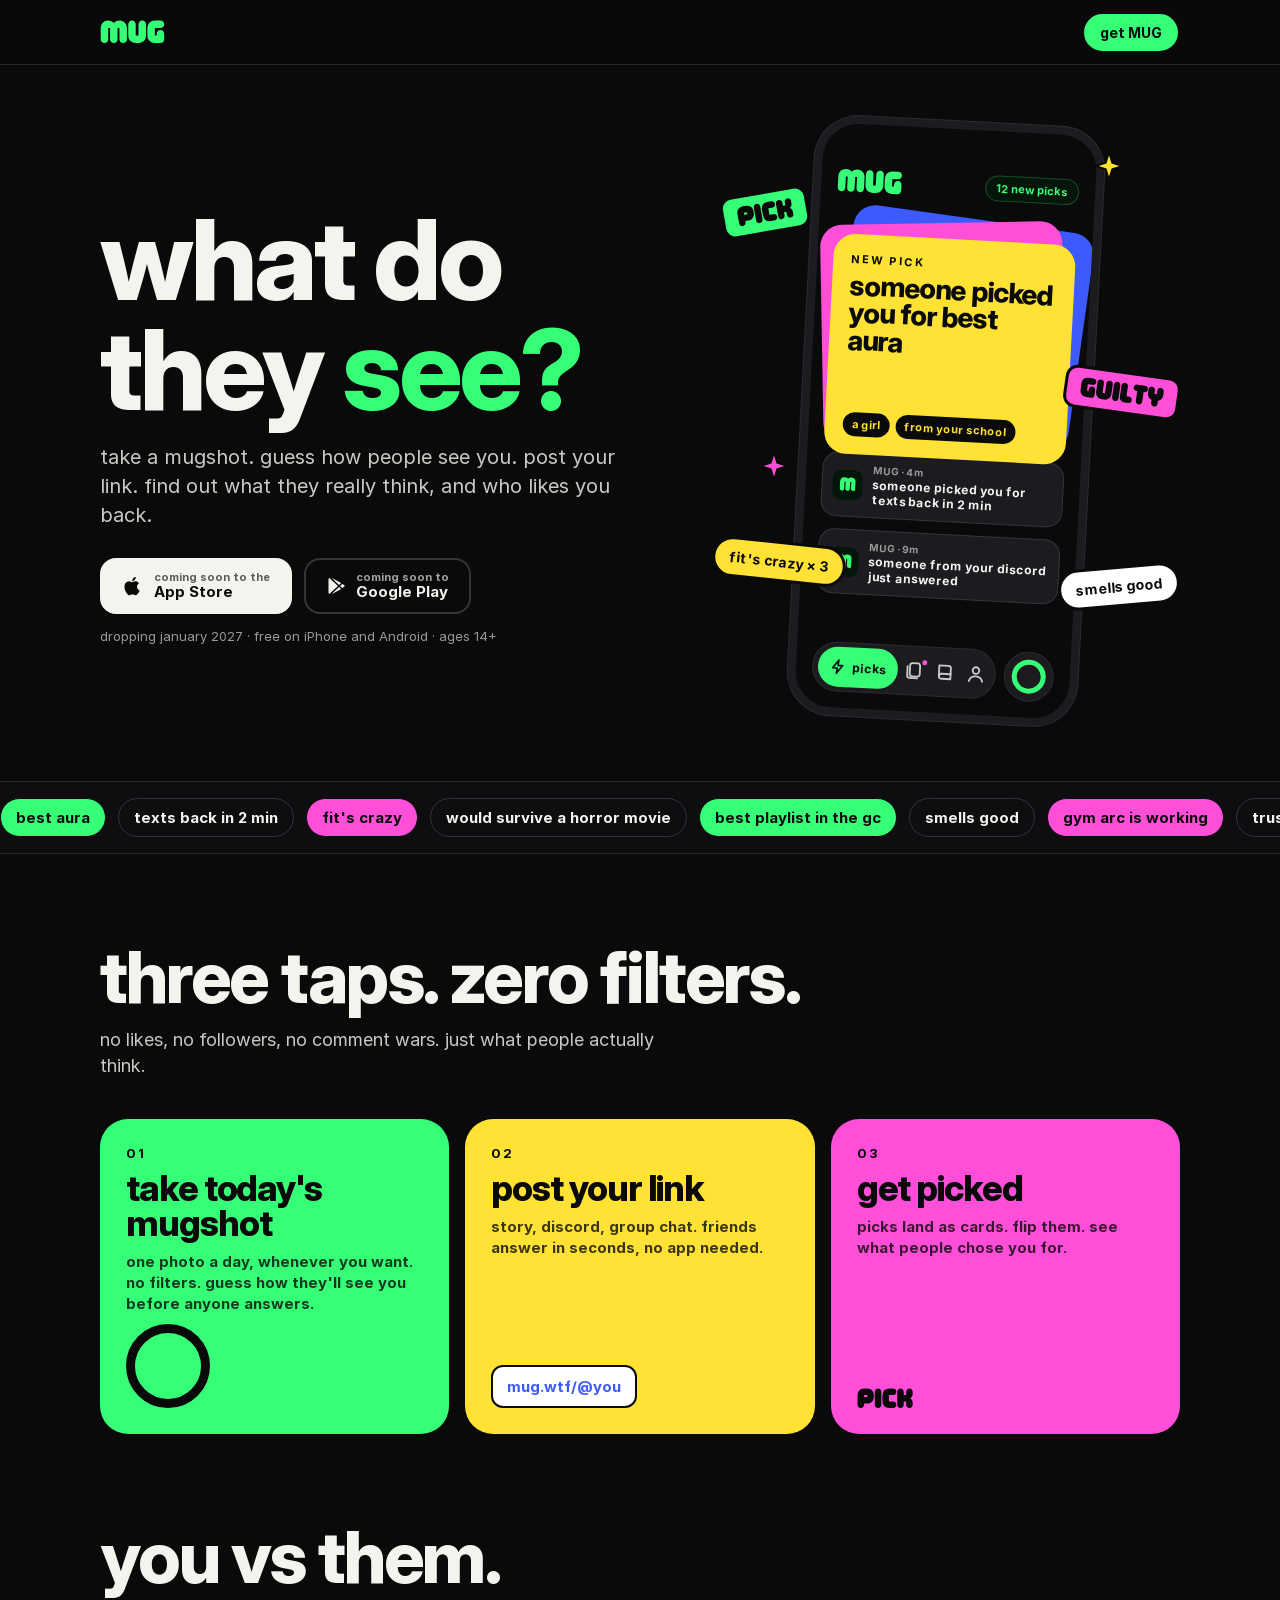
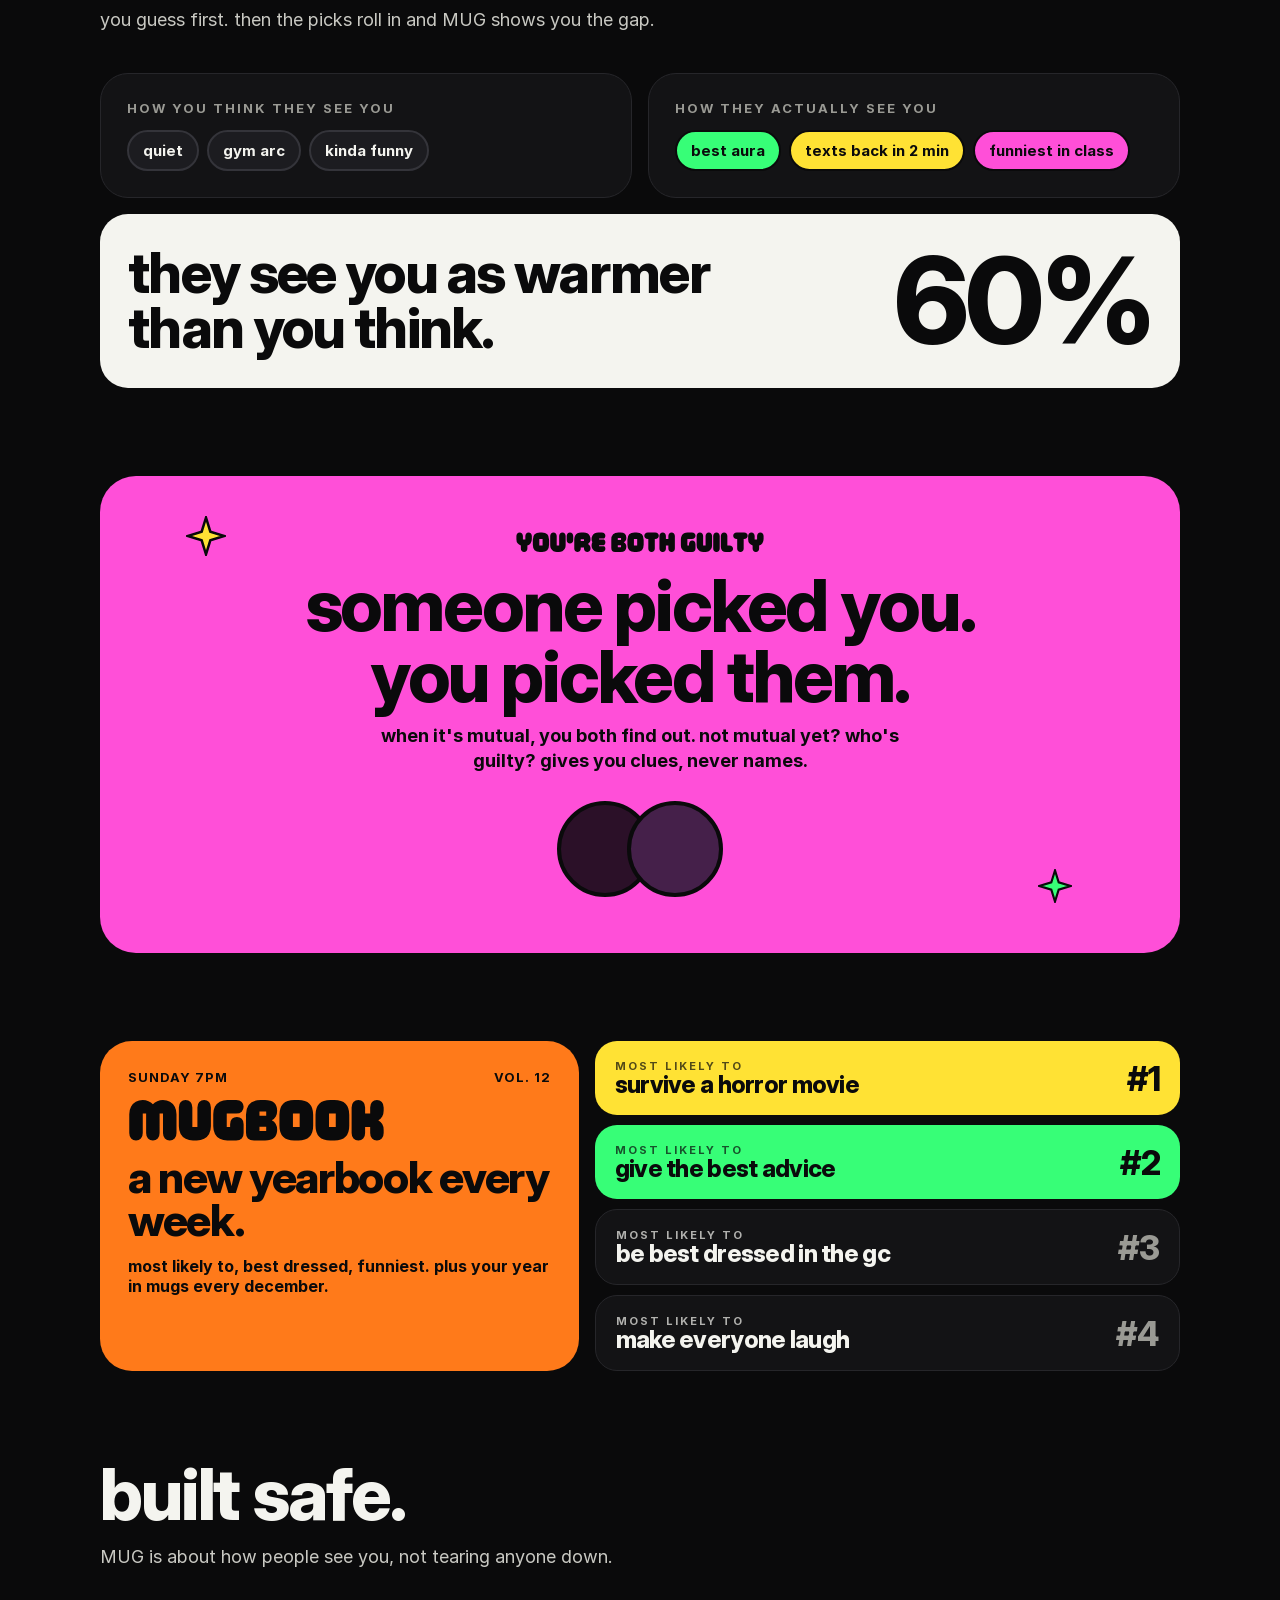
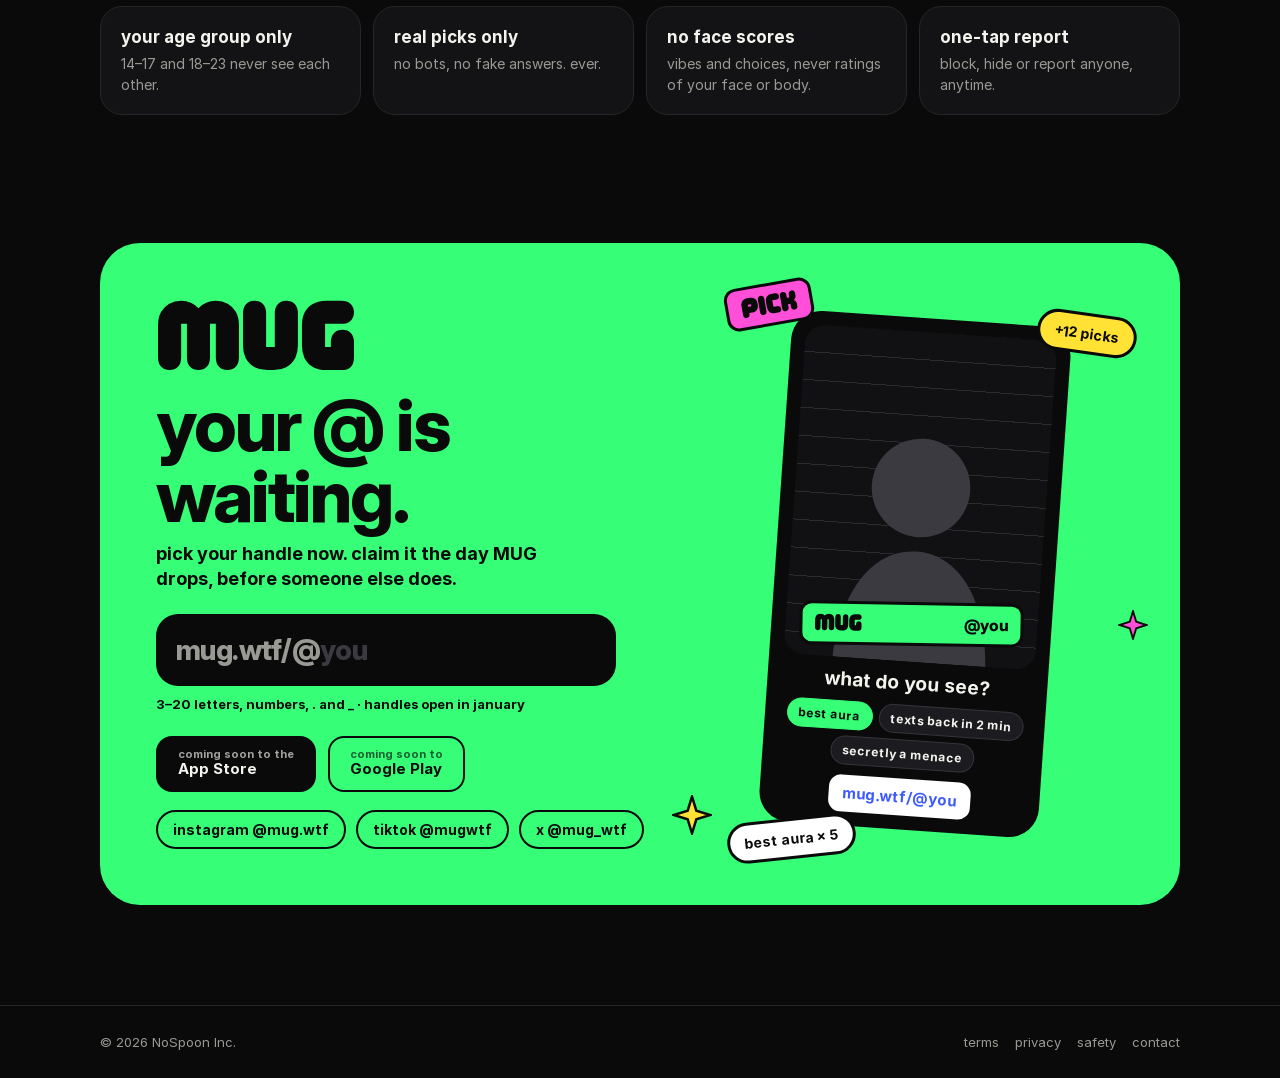
==== commit e788939e: "Add files via upload" ====
--- a/index.html
+++ b/index.html
@@ -21,7 +21,7 @@
 <meta name="twitter:title" content="MUG | What The Face?! · see how people see you">
 <meta name="twitter:description" content="Take a mugshot. Post your link. Find out what they really think of you.">
 <meta name="twitter:image" content="https://mug.wtf/og.png">
-<link rel="icon" type="image/svg+xml" href="data:image/svg+xml,%3Csvg%20xmlns=%22http://www.w3.org/2000/svg%22%20viewBox=%220%200%201024%201024%22%3E%3Cdefs%3E%3CclipPath%20id=%22sq%22%3E%3Crect%20width=%221024%22%20height=%221024%22%20rx=%22230%22/%3E%3C/clipPath%3E%3C/defs%3E%3Cg%20clip-path=%22url%28%23sq%29%22%3E%3Crect%20width=%221024%22%20height=%221024%22%20fill=%22%230A0A0B%22/%3E%3Cg%20transform=%22rotate%280%20512%20530%29%20translate%28147.0%20217.1%29%20scale%280.4966%29%22%3E%3Cpath%20fill=%22%2337FE77%22%20d=%22M35%201010V450Q35%20322%2086.5%20227.0Q138%20132%20229.0%2081.0Q320%2030%20435%2030Q525%2030%20602.5%2063.5Q680%2097%20735%20158Q789%2097%20866.5%2063.5Q944%2030%201035%2030Q1150%2030%201241.0%2081.0Q1332%20132%201383.5%20227.0Q1435%20322%201435%20450V1010Q1435%201116%201379.5%201173.0Q1324%201230%201235%201230Q1146%201230%201090.5%201173.0Q1035%201116%201035%201010V430H934V1010Q934%201116%20879.0%201173.0Q824%201230%20735%201230Q646%201230%20590.5%201173.0Q535%201116%20535%201010V430H435V1010Q435%201116%20379.5%201173.0Q324%201230%20235%201230Q146%201230%2090.5%201173.0Q35%201116%2035%201010Z%22/%3E%3C/g%3E%3C/g%3E%3C/svg%3E">
+<link rel="icon" type="image/svg+xml" href="data:image/svg+xml,%3Csvg%20xmlns=%22http://www.w3.org/2000/svg%22%20viewBox=%220%200%201024%201024%22%3E%3Cdefs%3E%3C/defs%3E%3Crect%20width=%221024%22%20height=%221024%22%20fill=%22%230A0A0B%22/%3E%3Cg%20transform=%22rotate%280%20512%20530%29%20translate%28147.0%20217.1%29%20scale%280.4966%29%22%3E%3Cpath%20fill=%22%2337FE77%22%20d=%22M235%201230C350%201230%20435%201155%20435%201010V430H535V1010C535%201155%20620%201230%20735%201230C850%201230%20934%201155%20934%201010V430H1035V1010C1035%201155%201120%201230%201235%201230C1350%201230%201435%201155%201435%201010V450C1435%20189%201265%2030%201035%2030C912%2030%20806%2078%20735%20158C663%2078%20557%2030%20435%2030C205%2030%2035%20189%2035%20450V1010C35%201155%20120%201230%20235%201230Z%22/%3E%3C/g%3E%3C/svg%3E">
 <link rel="apple-touch-icon" href="/apple-touch-icon.png">
 <style>
 @font-face{font-family:'Gen JP';src:url([data-uri]) format('woff');font-weight:400;font-display:swap}
@@ -66,7 +66,7 @@
 .card b{font-size:11px;letter-spacing:2px}
 .card .disp{font-size:28px}
 .card .tags{margin-top:auto;display:flex;gap:6px}
-.card .tags span{padding:5px 9px;border-radius:999px;background:var(--ink);font-size:11px;font-weight:700}
+.card .tags span{white-space:nowrap;padding:5px 9px;border-radius:999px;background:var(--ink);font-size:11px;font-weight:700}
 .card{transition:transform .5s cubic-bezier(.2,.8,.2,1),opacity .5s}
 .card.yel{background:var(--yel)}.card.yel .tags span{color:var(--yel)}
 .card.pnk{background:var(--pnk)}.card.pnk .tags span{color:var(--pnk)}
@@ -227,7 +227,7 @@
 <body>
 
 <header class="nav"><div class="wrap">
-  <a href="#" aria-label="MUG home"><svg class="logo" viewBox="0 0 3460 1260" width="64.9" height="23.6" style="display: block;" role="img" aria-label="MUG"><path fill="currentColor" d="M235 1230C350 1230 435 1155 435 1010V430H535V1010C535 1155 620 1230 735 1230C850 1230 934 1155 934 1010V430H1035V1010C1035 1155 1120 1230 1235 1230C1350 1230 1435 1155 1435 1010V450C1435 189 1265 30 1035 30C912 30 806 78 735 158C663 78 557 30 435 30C205 30 35 189 35 450V1010C35 1155 120 1230 235 1230ZM1925 1230H2035C2280 1230 2455 1076 2455 810V250C2455 105 2370 30 2255 30C2140 30 2055 105 2055 250V830H1905V250C1905 105 1820 30 1705 30C1590 30 1505 105 1505 250V810C1505 1076 1680 1230 1925 1230ZM2945 1230H3205C3350 1230 3425 1155 3425 1010V750C3425 605 3340 530 3225 530C3110 530 3025 605 3025 750V830H2925V430H3205C3350 430 3425 345 3425 230C3425 115 3350 30 3205 30H2945C2685 30 2525 190 2525 450V810C2525 1070 2685 1230 2945 1230Z"></path></svg></a>
+  <a href="#" aria-label="MUG home"><svg class="logo" viewBox="0 0 3460 1260" width="64.9" height="23.6" style="display: block;" role="img" aria-label="MUG"><path fill="currentColor" d="M35 1010V450Q35 322 86.5 227.0Q138 132 229.0 81.0Q320 30 435 30Q525 30 602.5 63.5Q680 97 735 158Q789 97 866.5 63.5Q944 30 1035 30Q1150 30 1241.0 81.0Q1332 132 1383.5 227.0Q1435 322 1435 450V1010Q1435 1116 1379.5 1173.0Q1324 1230 1235 1230Q1146 1230 1090.5 1173.0Q1035 1116 1035 1010V430H934V1010Q934 1116 879.0 1173.0Q824 1230 735 1230Q646 1230 590.5 1173.0Q535 1116 535 1010V430H435V1010Q435 1116 379.5 1173.0Q324 1230 235 1230Q146 1230 90.5 1173.0Q35 1116 35 1010ZM1505 810V250Q1505 144 1560.5 87.0Q1616 30 1705 30Q1794 30 1849.5 87.0Q1905 144 1905 250V830H2055V250Q2055 144 2110.5 87.0Q2166 30 2255 30Q2344 30 2399.5 87.0Q2455 144 2455 250V810Q2455 940 2401.5 1035.0Q2348 1130 2253.0 1180.0Q2158 1230 2035 1230H1925Q1802 1230 1707.0 1180.0Q1612 1130 1558.5 1035.0Q1505 940 1505 810ZM2525 810V450Q2525 321 2575.5 226.0Q2626 131 2721.0 80.5Q2816 30 2945 30H3205Q3311 30 3368.0 85.5Q3425 141 3425 230Q3425 319 3368.0 374.5Q3311 430 3205 430H2925V830H3025V750Q3025 644 3080.5 587.0Q3136 530 3225 530Q3314 530 3369.5 587.0Q3425 644 3425 750V1010Q3425 1119 3369.5 1174.5Q3314 1230 3205 1230H2945Q2816 1230 2721.0 1179.5Q2626 1129 2575.5 1034.0Q2525 939 2525 810Z"></path></svg></a>
   <a class="pillbtn" href="#get">get MUG</a>
 </div></header>
 
@@ -244,7 +244,7 @@
   </div>
   <div class="stage" aria-hidden="true">
     <div class="phone">
-      <div class="top"><svg class="logo" viewBox="0 0 3460 1260" width="64.9" height="23.6" style="display: block;" role="img" aria-label="MUG"><path fill="currentColor" d="M235 1230C350 1230 435 1155 435 1010V430H535V1010C535 1155 620 1230 735 1230C850 1230 934 1155 934 1010V430H1035V1010C1035 1155 1120 1230 1235 1230C1350 1230 1435 1155 1435 1010V450C1435 189 1265 30 1035 30C912 30 806 78 735 158C663 78 557 30 435 30C205 30 35 189 35 450V1010C35 1155 120 1230 235 1230ZM1925 1230H2035C2280 1230 2455 1076 2455 810V250C2455 105 2370 30 2255 30C2140 30 2055 105 2055 250V830H1905V250C1905 105 1820 30 1705 30C1590 30 1505 105 1505 250V810C1505 1076 1680 1230 1925 1230ZM2945 1230H3205C3350 1230 3425 1155 3425 1010V750C3425 605 3340 530 3225 530C3110 530 3025 605 3025 750V830H2925V430H3205C3350 430 3425 345 3425 230C3425 115 3350 30 3205 30H2945C2685 30 2525 190 2525 450V810C2525 1070 2685 1230 2945 1230Z"></path></svg><span class="chipc">12 new picks</span></div>
+      <div class="top"><svg class="logo" viewBox="0 0 3460 1260" width="64.9" height="23.6" style="display: block;" role="img" aria-label="MUG"><path fill="currentColor" d="M35 1010V450Q35 322 86.5 227.0Q138 132 229.0 81.0Q320 30 435 30Q525 30 602.5 63.5Q680 97 735 158Q789 97 866.5 63.5Q944 30 1035 30Q1150 30 1241.0 81.0Q1332 132 1383.5 227.0Q1435 322 1435 450V1010Q1435 1116 1379.5 1173.0Q1324 1230 1235 1230Q1146 1230 1090.5 1173.0Q1035 1116 1035 1010V430H934V1010Q934 1116 879.0 1173.0Q824 1230 735 1230Q646 1230 590.5 1173.0Q535 1116 535 1010V430H435V1010Q435 1116 379.5 1173.0Q324 1230 235 1230Q146 1230 90.5 1173.0Q35 1116 35 1010ZM1505 810V250Q1505 144 1560.5 87.0Q1616 30 1705 30Q1794 30 1849.5 87.0Q1905 144 1905 250V830H2055V250Q2055 144 2110.5 87.0Q2166 30 2255 30Q2344 30 2399.5 87.0Q2455 144 2455 250V810Q2455 940 2401.5 1035.0Q2348 1130 2253.0 1180.0Q2158 1230 2035 1230H1925Q1802 1230 1707.0 1180.0Q1612 1130 1558.5 1035.0Q1505 940 1505 810ZM2525 810V450Q2525 321 2575.5 226.0Q2626 131 2721.0 80.5Q2816 30 2945 30H3205Q3311 30 3368.0 85.5Q3425 141 3425 230Q3425 319 3368.0 374.5Q3311 430 3205 430H2925V830H3025V750Q3025 644 3080.5 587.0Q3136 530 3225 530Q3314 530 3369.5 587.0Q3425 644 3425 750V1010Q3425 1119 3369.5 1174.5Q3314 1230 3205 1230H2945Q2816 1230 2721.0 1179.5Q2626 1129 2575.5 1034.0Q2525 939 2525 810Z"></path></svg><span class="chipc">12 new picks</span></div>
       <div class="deck">
         <div class="card yel p0"><b>NEW PICK</b><span class="disp">someone picked you for best aura</span><div class="tags"><span>a girl</span><span>from your school</span></div></div>
         <div class="card pnk p1"><b>NEW PICK</b><span class="disp">someone picked you for texts back in 2 min</span><div class="tags"><span>a guy</span><span>in your grade</span></div></div>
@@ -252,12 +252,12 @@
         <div class="card grn p3"><b>NEW PICK</b><span class="disp">someone picked you for would survive a horror movie</span><div class="tags"><span>a girl</span><span>2 years older</span></div></div>
         <div class="card org p4"><b>NEW PICK</b><span class="disp">someone picked you for best playlist in the gc</span><div class="tags"><span>a guy</span><span>from your class</span></div></div>
       </div>
-      <div class="row"><span class="m"><svg viewBox="0 0 1470 1260" width="16.5" height="14.2" style="display: block;" role="img" aria-label="M"><path fill="currentColor" d="M235 1230C350 1230 435 1155 435 1010V430H535V1010C535 1155 620 1230 735 1230C850 1230 934 1155 934 1010V430H1035V1010C1035 1155 1120 1230 1235 1230C1350 1230 1435 1155 1435 1010V450C1435 189 1265 30 1035 30C912 30 806 78 735 158C663 78 557 30 435 30C205 30 35 189 35 450V1010C35 1155 120 1230 235 1230Z"></path></svg></span><div><small>MUG · 4m</small><span>someone picked you for texts back in 2 min</span></div></div>
-      <div class="row"><span class="m"><svg viewBox="0 0 1470 1260" width="16.5" height="14.2" style="display: block;" role="img" aria-label="M"><path fill="currentColor" d="M235 1230C350 1230 435 1155 435 1010V430H535V1010C535 1155 620 1230 735 1230C850 1230 934 1155 934 1010V430H1035V1010C1035 1155 1120 1230 1235 1230C1350 1230 1435 1155 1435 1010V450C1435 189 1265 30 1035 30C912 30 806 78 735 158C663 78 557 30 435 30C205 30 35 189 35 450V1010C35 1155 120 1230 235 1230Z"></path></svg></span><div><small>MUG · 9m</small><span>someone from your discord just answered</span></div></div>
+      <div class="row"><span class="m"><svg viewBox="0 0 1470 1260" width="16.5" height="14.2" style="display: block;" role="img" aria-label="M"><path fill="currentColor" d="M35 1010V450Q35 322 86.5 227.0Q138 132 229.0 81.0Q320 30 435 30Q525 30 602.5 63.5Q680 97 735 158Q789 97 866.5 63.5Q944 30 1035 30Q1150 30 1241.0 81.0Q1332 132 1383.5 227.0Q1435 322 1435 450V1010Q1435 1116 1379.5 1173.0Q1324 1230 1235 1230Q1146 1230 1090.5 1173.0Q1035 1116 1035 1010V430H934V1010Q934 1116 879.0 1173.0Q824 1230 735 1230Q646 1230 590.5 1173.0Q535 1116 535 1010V430H435V1010Q435 1116 379.5 1173.0Q324 1230 235 1230Q146 1230 90.5 1173.0Q35 1116 35 1010Z"></path></svg></span><div><small>MUG · 4m</small><span>someone picked you for texts back in 2 min</span></div></div>
+      <div class="row"><span class="m"><svg viewBox="0 0 1470 1260" width="16.5" height="14.2" style="display: block;" role="img" aria-label="M"><path fill="currentColor" d="M35 1010V450Q35 322 86.5 227.0Q138 132 229.0 81.0Q320 30 435 30Q525 30 602.5 63.5Q680 97 735 158Q789 97 866.5 63.5Q944 30 1035 30Q1150 30 1241.0 81.0Q1332 132 1383.5 227.0Q1435 322 1435 450V1010Q1435 1116 1379.5 1173.0Q1324 1230 1235 1230Q1146 1230 1090.5 1173.0Q1035 1116 1035 1010V430H934V1010Q934 1116 879.0 1173.0Q824 1230 735 1230Q646 1230 590.5 1173.0Q535 1116 535 1010V430H435V1010Q435 1116 379.5 1173.0Q324 1230 235 1230Q146 1230 90.5 1173.0Q35 1116 35 1010Z"></path></svg></span><div><small>MUG · 9m</small><span>someone from your discord just answered</span></div></div>
       <div class="pnav"><div class="pill"><span class="on"><svg class="onic" viewBox="0 0 24 24" fill="none" stroke="currentColor" stroke-width="2.4" stroke-linecap="round" stroke-linejoin="round" aria-hidden="true"><path d="M13 2L4 14h7l-1 8 9-12h-7z"></path></svg>picks</span><span class="icw"><svg class="ic" viewBox="0 0 24 24" fill="none" stroke="currentColor" stroke-width="2.2" stroke-linecap="round" stroke-linejoin="round" aria-hidden="true"><rect x="6" y="3" width="12" height="16" rx="3"></rect><path d="M3 7v11a3 3 0 0 0 3 3h9"></path></svg><b class="dot"></b></span><span class="icw"><svg class="ic" viewBox="0 0 24 24" fill="none" stroke="currentColor" stroke-width="2.2" stroke-linecap="round" stroke-linejoin="round" aria-hidden="true"><path d="M5 4h11a3 3 0 0 1 3 3v13H8a3 3 0 0 1-3-3z"></path><path d="M5 17a3 3 0 0 1 3-3h11"></path></svg></span><span class="icw"><svg class="ic" viewBox="0 0 24 24" fill="none" stroke="currentColor" stroke-width="2.2" stroke-linecap="round" stroke-linejoin="round" aria-hidden="true"><circle cx="12" cy="8" r="4"></circle><path d="M4 21c1-4 4-6 8-6s7 2 8 6"></path></svg></span></div><span class="ring"><i></i></span></div>
     </div>
-    <span class="sticker" style="background:var(--grn);left:2%;top:70px;rotate:-10deg"><svg viewBox="0 0 3450 1260" width="56.1" height="20.5" style="display: block;" role="img" aria-label="PICK"><path fill="currentColor" d="M235 1230C350 1230 435 1155 435 1010V955H615C875 955 1035 785 1035 555V450C1035 190 875 30 615 30H455C195 30 35 190 35 450V1010C35 1155 120 1230 235 1230ZM435 555V430H635V555ZM1295 1230C1410 1230 1495 1155 1495 1010V250C1495 105 1410 30 1295 30C1179 30 1095 105 1095 250V1010C1095 1155 1179 1230 1295 1230ZM2004 1230H2195C2344 1230 2415 1156 2415 1030C2415 904 2344 830 2195 830H1964V430H2195C2344 430 2415 356 2415 230C2415 104 2344 30 2195 30H2004C1711 30 1565 181 1565 470V790C1565 1079 1711 1230 2004 1230ZM2675 1230C2790 1230 2875 1155 2875 1010V830H3025V1010C3025 1155 3110 1230 3225 1230C3340 1230 3425 1155 3425 1010V910C3425 786 3363 683 3266 630C3363 577 3425 474 3425 350V250C3425 105 3340 30 3225 30C3110 30 3025 105 3025 250V430H2875V250C2875 105 2790 30 2675 30C2560 30 2475 105 2475 250V1010C2475 1155 2560 1230 2675 1230Z"></path></svg></span>
-    <span class="sticker" style="background:var(--pnk);right:0;top:250px;rotate:8deg;animation-delay:-2s"><svg viewBox="0 0 5150 1260" width="83.7" height="20.5" style="display: block;" role="img" aria-label="GUILTY"><path fill="currentColor" d="M455 1230H715C860 1230 935 1155 935 1010V750C935 605 850 530 735 530C620 530 535 605 535 750V830H435V430H715C860 430 935 345 935 230C935 115 860 30 715 30H455C195 30 35 190 35 450V810C35 1070 195 1230 455 1230ZM1425 1230H1535C1780 1230 1955 1076 1955 810V250C1955 105 1870 30 1755 30C1640 30 1555 105 1555 250V830H1405V250C1405 105 1320 30 1205 30C1090 30 1005 105 1005 250V810C1005 1076 1180 1230 1425 1230ZM2225 1230C2340 1230 2425 1155 2425 1010V250C2425 105 2340 30 2225 30C2109 30 2025 105 2025 250V1010C2025 1155 2109 1230 2225 1230ZM2815 1230H3025C3171 1230 3245 1145 3245 1030C3245 915 3171 830 3025 830H2895V250C2895 105 2811 30 2695 30C2580 30 2495 105 2495 250V910C2495 1113 2613 1230 2815 1230ZM3700 1230C3815 1230 3900 1155 3900 1010V430H3925C4070 430 4145 345 4145 230C4145 115 4070 30 3925 30H3475C3330 30 3255 115 3255 230C3255 345 3330 430 3475 430H3500V1010C3500 1155 3585 1230 3700 1230ZM4650 1230C4765 1230 4850 1155 4850 1010V837C5014 788 5125 651 5125 435V250C5125 105 5040 30 4925 30C4810 30 4725 105 4725 250V455H4575V250C4575 105 4490 30 4375 30C4260 30 4175 105 4175 250V455C4175 651 4286 788 4450 837V1010C4450 1155 4535 1230 4650 1230Z"></path></svg></span>
+    <span class="sticker" style="background:var(--grn);left:2%;top:70px;rotate:-10deg"><svg viewBox="0 0 3450 1260" width="56.1" height="20.5" style="display: block;" role="img" aria-label="PICK"><path fill="currentColor" d="M35 1010V450Q35 321 85.5 226.0Q136 131 231.0 80.5Q326 30 455 30H615Q744 30 839.0 80.5Q934 131 984.5 226.0Q1035 321 1035 450V555Q1035 670 984.0 761.0Q933 852 837.5 903.5Q742 955 615 955H435V1010Q435 1116 379.5 1173.0Q324 1230 235 1230Q146 1230 90.5 1173.0Q35 1116 35 1010ZM635 430H435V555H635ZM1095 1010V250Q1095 144 1150.0 87.0Q1205 30 1295 30Q1384 30 1439.5 87.0Q1495 144 1495 250V1010Q1495 1116 1439.5 1173.0Q1384 1230 1295 1230Q1205 1230 1150.0 1173.0Q1095 1116 1095 1010ZM1565 790V470Q1565 252 1675.0 141.0Q1785 30 2004 30H2195Q2305 30 2360.0 82.0Q2415 134 2415 230Q2415 326 2360.0 378.0Q2305 430 2195 430H1964V830H2195Q2305 830 2360.0 882.0Q2415 934 2415 1030Q2415 1126 2360.0 1178.0Q2305 1230 2195 1230H2004Q1785 1230 1675.0 1119.0Q1565 1008 1565 790ZM2475 1010V250Q2475 144 2530.5 87.0Q2586 30 2675 30Q2764 30 2819.5 87.0Q2875 144 2875 250V430H3025V250Q3025 144 3080.5 87.0Q3136 30 3225 30Q3314 30 3369.5 87.0Q3425 144 3425 250V350Q3425 442 3382.5 516.0Q3340 590 3266 630Q3340 670 3382.5 744.0Q3425 818 3425 910V1010Q3425 1116 3369.5 1173.0Q3314 1230 3225 1230Q3136 1230 3080.5 1173.0Q3025 1116 3025 1010V830H2875V1010Q2875 1116 2819.5 1173.0Q2764 1230 2675 1230Q2586 1230 2530.5 1173.0Q2475 1116 2475 1010Z"></path></svg></span>
+    <span class="sticker" style="background:var(--pnk);right:0;top:250px;rotate:8deg;animation-delay:-2s"><svg viewBox="0 0 5150 1260" width="83.7" height="20.5" style="display: block;" role="img" aria-label="GUILTY"><path fill="currentColor" d="M35 810V450Q35 321 85.5 226.0Q136 131 231.0 80.5Q326 30 455 30H715Q821 30 878.0 85.5Q935 141 935 230Q935 319 878.0 374.5Q821 430 715 430H435V830H535V750Q535 644 590.5 587.0Q646 530 735 530Q824 530 879.5 587.0Q935 644 935 750V1010Q935 1119 879.5 1174.5Q824 1230 715 1230H455Q326 1230 231.0 1179.5Q136 1129 85.5 1034.0Q35 939 35 810ZM1005 810V250Q1005 144 1060.5 87.0Q1116 30 1205 30Q1294 30 1349.5 87.0Q1405 144 1405 250V830H1555V250Q1555 144 1610.5 87.0Q1666 30 1755 30Q1844 30 1899.5 87.0Q1955 144 1955 250V810Q1955 940 1901.5 1035.0Q1848 1130 1753.0 1180.0Q1658 1230 1535 1230H1425Q1302 1230 1207.0 1180.0Q1112 1130 1058.5 1035.0Q1005 940 1005 810ZM2025 1010V250Q2025 144 2080.0 87.0Q2135 30 2225 30Q2314 30 2369.5 87.0Q2425 144 2425 250V1010Q2425 1116 2369.5 1173.0Q2314 1230 2225 1230Q2135 1230 2080.0 1173.0Q2025 1116 2025 1010ZM2495 910V250Q2495 144 2550.5 87.0Q2606 30 2695 30Q2785 30 2840.0 87.0Q2895 144 2895 250V830H3025Q3131 830 3188.0 885.0Q3245 940 3245 1030Q3245 1120 3188.0 1175.0Q3131 1230 3025 1230H2815Q2663 1230 2579.0 1146.0Q2495 1062 2495 910ZM3500 1010V430H3475Q3369 430 3312.0 374.5Q3255 319 3255 230Q3255 141 3312.0 85.5Q3369 30 3475 30H3925Q4031 30 4088.0 85.5Q4145 141 4145 230Q4145 319 4088.0 374.5Q4031 430 3925 430H3900V1010Q3900 1116 3844.5 1173.0Q3789 1230 3700 1230Q3611 1230 3555.5 1173.0Q3500 1116 3500 1010ZM4450 1010V837Q4324 799 4249.5 699.0Q4175 599 4175 455V250Q4175 144 4230.5 87.0Q4286 30 4375 30Q4464 30 4519.5 87.0Q4575 144 4575 250V455H4725V250Q4725 144 4780.5 87.0Q4836 30 4925 30Q5014 30 5069.5 87.0Q5125 144 5125 250V435Q5125 593 5051.0 696.0Q4977 799 4850 837V1010Q4850 1116 4794.5 1173.0Q4739 1230 4650 1230Q4561 1230 4505.5 1173.0Q4450 1116 4450 1010Z"></path></svg></span>
     <span class="sticker chip" style="background:var(--yel);left:0;top:420px;rotate:6deg;animation-delay:-1s">fit's crazy × 3</span>
     <span class="sticker chip" style="background:#fff;right:0;top:445px;rotate:-5deg;animation-delay:-3s">smells good</span>
     <svg class="spark y" style="right:12%;top:30px" viewBox="0 0 24 24" aria-hidden="true"><path d="M12 1l2.6 8.4L23 12l-8.4 2.6L12 23l-2.6-8.4L1 12l8.4-2.6z"></path></svg>
@@ -274,7 +274,7 @@
   <div class="steps">
     <div class="step s1 reveal"><span class="n">01</span><span class="disp">take today's mugshot</span><p>one photo a day, whenever you want. no filters. guess how they'll see you before anyone answers.</p><div class="art"><div class="ringart"></div></div></div>
     <div class="step s2 reveal"><span class="n">02</span><span class="disp">post your link</span><p>story, discord, group chat. friends answer in seconds, no app needed.</p><div class="art"><span class="linkart">mug.wtf/@you</span></div></div>
-    <div class="step s3 reveal"><span class="n">03</span><span class="disp">get picked</span><p>picks land as cards. flip them. see what people chose you for.</p><div class="art"><svg style="color:var(--ink)" viewBox="0 0 3450 1260" width="56.1" height="20.5" style="display: block;" role="img" aria-label="PICK"><path fill="currentColor" d="M235 1230C350 1230 435 1155 435 1010V955H615C875 955 1035 785 1035 555V450C1035 190 875 30 615 30H455C195 30 35 190 35 450V1010C35 1155 120 1230 235 1230ZM435 555V430H635V555ZM1295 1230C1410 1230 1495 1155 1495 1010V250C1495 105 1410 30 1295 30C1179 30 1095 105 1095 250V1010C1095 1155 1179 1230 1295 1230ZM2004 1230H2195C2344 1230 2415 1156 2415 1030C2415 904 2344 830 2195 830H1964V430H2195C2344 430 2415 356 2415 230C2415 104 2344 30 2195 30H2004C1711 30 1565 181 1565 470V790C1565 1079 1711 1230 2004 1230ZM2675 1230C2790 1230 2875 1155 2875 1010V830H3025V1010C3025 1155 3110 1230 3225 1230C3340 1230 3425 1155 3425 1010V910C3425 786 3363 683 3266 630C3363 577 3425 474 3425 350V250C3425 105 3340 30 3225 30C3110 30 3025 105 3025 250V430H2875V250C2875 105 2790 30 2675 30C2560 30 2475 105 2475 250V1010C2475 1155 2560 1230 2675 1230Z"></path></svg></div></div>
+    <div class="step s3 reveal"><span class="n">03</span><span class="disp">get picked</span><p>picks land as cards. flip them. see what people chose you for.</p><div class="art"><svg style="color:var(--ink)" viewBox="0 0 3450 1260" width="56.1" height="20.5" style="display: block;" role="img" aria-label="PICK"><path fill="currentColor" d="M35 1010V450Q35 321 85.5 226.0Q136 131 231.0 80.5Q326 30 455 30H615Q744 30 839.0 80.5Q934 131 984.5 226.0Q1035 321 1035 450V555Q1035 670 984.0 761.0Q933 852 837.5 903.5Q742 955 615 955H435V1010Q435 1116 379.5 1173.0Q324 1230 235 1230Q146 1230 90.5 1173.0Q35 1116 35 1010ZM635 430H435V555H635ZM1095 1010V250Q1095 144 1150.0 87.0Q1205 30 1295 30Q1384 30 1439.5 87.0Q1495 144 1495 250V1010Q1495 1116 1439.5 1173.0Q1384 1230 1295 1230Q1205 1230 1150.0 1173.0Q1095 1116 1095 1010ZM1565 790V470Q1565 252 1675.0 141.0Q1785 30 2004 30H2195Q2305 30 2360.0 82.0Q2415 134 2415 230Q2415 326 2360.0 378.0Q2305 430 2195 430H1964V830H2195Q2305 830 2360.0 882.0Q2415 934 2415 1030Q2415 1126 2360.0 1178.0Q2305 1230 2195 1230H2004Q1785 1230 1675.0 1119.0Q1565 1008 1565 790ZM2475 1010V250Q2475 144 2530.5 87.0Q2586 30 2675 30Q2764 30 2819.5 87.0Q2875 144 2875 250V430H3025V250Q3025 144 3080.5 87.0Q3136 30 3225 30Q3314 30 3369.5 87.0Q3425 144 3425 250V350Q3425 442 3382.5 516.0Q3340 590 3266 630Q3340 670 3382.5 744.0Q3425 818 3425 910V1010Q3425 1116 3369.5 1173.0Q3314 1230 3225 1230Q3136 1230 3080.5 1173.0Q3025 1116 3025 1010V830H2875V1010Q2875 1116 2819.5 1173.0Q2764 1230 2675 1230Q2586 1230 2530.5 1173.0Q2475 1116 2475 1010Z"></path></svg></div></div>
   </div>
 </div></section>
 
@@ -289,7 +289,7 @@
 
 <section style="padding-top:0"><div class="wrap">
   <div class="guilty reveal">
-    <svg style="margin:0 auto;color:var(--ink)" viewBox="0 0 15260 1260" width="248.0" height="20.5" style="display: block;" role="img" aria-label="YOU'RE BOTH GUILTY"><path fill="currentColor" d="M500 1230C615 1230 700 1155 700 1010V837C864 788 975 651 975 435V250C975 105 890 30 775 30C660 30 575 105 575 250V455H425V250C425 105 340 30 225 30C110 30 25 105 25 250V455C25 651 136 788 300 837V1010C300 1155 385 1230 500 1230ZM1474 1230H1596C1889 1230 2035 1079 2035 790V470C2035 181 1889 30 1596 30H1474C1181 30 1035 181 1035 470V790C1035 1079 1181 1230 1474 1230ZM1435 830V430H1635V830ZM2525 1230H2635C2880 1230 3055 1076 3055 810V250C3055 105 2970 30 2855 30C2740 30 2655 105 2655 250V830H2505V250C2505 105 2420 30 2305 30C2190 30 2105 105 2105 250V810C2105 1076 2280 1230 2525 1230ZM3320 710C3435 710 3520 635 3520 490V250C3520 105 3435 30 3320 30C3205 30 3120 105 3120 250V490C3120 635 3205 710 3320 710ZM3785 1230C3900 1230 3985 1135 3985 1010V955H4185V1010C4185 1135 4270 1230 4385 1230C4500 1230 4585 1135 4585 1010V1005C4585 883 4523 782 4426 730C4523 678 4585 577 4585 455V450C4585 190 4425 30 4165 30H4005C3745 30 3585 190 3585 450V1010C3585 1135 3670 1230 3785 1230ZM3985 555V450H4185V555ZM5069 1230H5274C5427 1230 5499 1145 5499 1030C5499 930 5437 860 5317 860H5057V800H5317C5437 800 5499 730 5499 630C5499 530 5437 460 5317 460H5057V400H5317C5437 400 5499 330 5499 230C5499 115 5427 30 5274 30H5069C4809 30 4649 200 4649 430C4649 504 4666 572 4698 630C4666 688 4649 756 4649 830C4649 1060 4809 1230 5069 1230ZM6104 1230H6429C6673 1230 6789 1111 6789 910C6789 787 6733 680 6630 630C6737 578 6789 472 6789 350C6789 149 6673 30 6429 30H6304C6010 30 5864 176 5864 470V990C5864 1158 5936 1230 6104 1230ZM6239 730H6389V990H6239ZM6239 270H6389V530H6239ZM7295 1230H7417C7710 1230 7856 1079 7856 790V470C7856 181 7710 30 7417 30H7295C7002 30 6856 181 6856 470V790C6856 1079 7002 1230 7295 1230ZM7256 830V430H7456V830ZM8341 1230C8456 1230 8541 1155 8541 1010V430H8566C8711 430 8786 345 8786 230C8786 115 8711 30 8566 30H8116C7971 30 7896 115 7896 230C7896 345 7971 430 8116 430H8141V1010C8141 1155 8226 1230 8341 1230ZM9026 1230C9141 1230 9225 1155 9225 1010V829H9375V1010C9375 1155 9460 1230 9575 1230C9690 1230 9775 1155 9775 1010V250C9775 105 9690 30 9575 30C9460 30 9375 105 9375 250V430H9225V250C9225 105 9141 30 9026 30C8910 30 8826 105 8826 250V1010C8826 1155 8910 1230 9026 1230ZM10565 1230H10825C10970 1230 11045 1155 11045 1010V750C11045 605 10960 530 10845 530C10730 530 10645 605 10645 750V830H10545V430H10825C10970 430 11045 345 11045 230C11045 115 10970 30 10825 30H10565C10305 30 10145 190 10145 450V810C10145 1070 10305 1230 10565 1230ZM11535 1230H11645C11890 1230 12065 1076 12065 810V250C12065 105 11980 30 11865 30C11750 30 11665 105 11665 250V830H11515V250C11515 105 11430 30 11315 30C11200 30 11115 105 11115 250V810C11115 1076 11290 1230 11535 1230ZM12335 1230C12450 1230 12535 1155 12535 1010V250C12535 105 12450 30 12335 30C12219 30 12135 105 12135 250V1010C12135 1155 12219 1230 12335 1230ZM12925 1230H13135C13281 1230 13355 1145 13355 1030C13355 915 13281 830 13135 830H13005V250C13005 105 12921 30 12805 30C12690 30 12605 105 12605 250V910C12605 1113 12723 1230 12925 1230ZM13810 1230C13925 1230 14010 1155 14010 1010V430H14035C14180 430 14255 345 14255 230C14255 115 14180 30 14035 30H13585C13440 30 13365 115 13365 230C13365 345 13440 430 13585 430H13610V1010C13610 1155 13695 1230 13810 1230ZM14760 1230C14875 1230 14960 1155 14960 1010V837C15124 788 15235 651 15235 435V250C15235 105 15150 30 15035 30C14920 30 14835 105 14835 250V455H14685V250C14685 105 14600 30 14485 30C14370 30 14285 105 14285 250V455C14285 651 14396 788 14560 837V1010C14560 1155 14645 1230 14760 1230Z"></path></svg>
+    <svg style="margin:0 auto;color:var(--ink)" viewBox="0 0 15260 1260" width="248.0" height="20.5" style="display: block;" role="img" aria-label="YOU'RE BOTH GUILTY"><path fill="currentColor" d="M300 1010V837Q174 799 99.5 699.0Q25 599 25 455V250Q25 144 80.5 87.0Q136 30 225 30Q314 30 369.5 87.0Q425 144 425 250V455H575V250Q575 144 630.5 87.0Q686 30 775 30Q864 30 919.5 87.0Q975 144 975 250V435Q975 593 901.0 696.0Q827 799 700 837V1010Q700 1116 644.5 1173.0Q589 1230 500 1230Q411 1230 355.5 1173.0Q300 1116 300 1010ZM1035 790V470Q1035 252 1145.0 141.0Q1255 30 1474 30H1596Q1815 30 1925.0 141.0Q2035 252 2035 470V790Q2035 1008 1925.0 1119.0Q1815 1230 1596 1230H1474Q1255 1230 1145.0 1119.0Q1035 1008 1035 790ZM1635 430H1435V830H1635ZM2105 810V250Q2105 144 2160.5 87.0Q2216 30 2305 30Q2394 30 2449.5 87.0Q2505 144 2505 250V830H2655V250Q2655 144 2710.5 87.0Q2766 30 2855 30Q2944 30 2999.5 87.0Q3055 144 3055 250V810Q3055 940 3001.5 1035.0Q2948 1130 2853.0 1180.0Q2758 1230 2635 1230H2525Q2402 1230 2307.0 1180.0Q2212 1130 2158.5 1035.0Q2105 940 2105 810ZM3120 490V250Q3120 144 3175.5 87.0Q3231 30 3320 30Q3409 30 3464.5 87.0Q3520 144 3520 250V490Q3520 596 3464.5 653.0Q3409 710 3320 710Q3231 710 3175.5 653.0Q3120 596 3120 490ZM3585 1010V450Q3585 321 3635.5 226.0Q3686 131 3781.0 80.5Q3876 30 4005 30H4165Q4294 30 4389.0 80.5Q4484 131 4534.5 226.0Q4585 321 4585 450V455Q4585 545 4542.5 617.5Q4500 690 4426 730Q4500 770 4542.5 842.5Q4585 915 4585 1005V1010Q4585 1072 4559.0 1122.0Q4533 1172 4487.5 1201.0Q4442 1230 4385 1230Q4328 1230 4282.5 1201.0Q4237 1172 4211.0 1122.0Q4185 1072 4185 1010V955H3985V1010Q3985 1072 3959.0 1122.0Q3933 1172 3887.5 1201.0Q3842 1230 3785 1230Q3728 1230 3682.5 1201.0Q3637 1172 3611.0 1122.0Q3585 1072 3585 1010ZM4185 450H3985V555H4185ZM4649 830Q4649 719 4698 630Q4649 541 4649 430Q4649 315 4700.0 224.0Q4751 133 4846.5 81.5Q4942 30 5069 30H5274Q5385 30 5442.0 85.0Q5499 140 5499 230Q5499 282 5478.5 326.5Q5458 371 5419 400H5112V466H5408Q5452 490 5475.5 532.5Q5499 575 5499 630Q5499 689 5474.5 737.0Q5450 785 5404 810H5113V876H5429Q5463 902 5481.0 941.5Q5499 981 5499 1030Q5499 1120 5442.0 1175.0Q5385 1230 5274 1230H5069Q4942 1230 4846.5 1178.5Q4751 1127 4700.0 1036.0Q4649 945 4649 830ZM5864 990V470Q5864 30 6304 30H6429Q6609 30 6699.0 113.0Q6789 196 6789 350Q6789 444 6748.5 518.0Q6708 592 6630 630Q6706 667 6747.5 741.5Q6789 816 6789 910Q6789 1064 6699.0 1147.0Q6609 1230 6429 1230H6104Q5978 1230 5921.0 1173.0Q5864 1116 5864 990ZM6464 369H6264V494H6464ZM6464 820H6264V945H6464ZM6856 790V470Q6856 252 6966.0 141.0Q7076 30 7295 30H7417Q7636 30 7746.0 141.0Q7856 252 7856 470V790Q7856 1008 7746.0 1119.0Q7636 1230 7417 1230H7295Q7076 1230 6966.0 1119.0Q6856 1008 6856 790ZM7456 430H7256V830H7456ZM8141 1010V430H8116Q8010 430 7953.0 374.5Q7896 319 7896 230Q7896 141 7953.0 85.5Q8010 30 8116 30H8566Q8672 30 8729.0 85.5Q8786 141 8786 230Q8786 319 8729.0 374.5Q8672 430 8566 430H8541V1010Q8541 1116 8485.5 1173.0Q8430 1230 8341 1230Q8252 1230 8196.5 1173.0Q8141 1116 8141 1010ZM8826 1010V250Q8826 144 8881.0 87.0Q8936 30 9026 30Q9115 30 9170.0 87.0Q9225 144 9225 250V430H9375V250Q9375 144 9430.5 87.0Q9486 30 9575 30Q9664 30 9719.5 87.0Q9775 144 9775 250V1010Q9775 1116 9719.5 1173.0Q9664 1230 9575 1230Q9486 1230 9430.5 1173.0Q9375 1116 9375 1010V829H9225V1010Q9225 1116 9170.0 1173.0Q9115 1230 9026 1230Q8936 1230 8881.0 1173.0Q8826 1116 8826 1010ZM10145 810V450Q10145 321 10195.5 226.0Q10246 131 10341.0 80.5Q10436 30 10565 30H10825Q10931 30 10988.0 85.5Q11045 141 11045 230Q11045 319 10988.0 374.5Q10931 430 10825 430H10545V830H10645V750Q10645 644 10700.5 587.0Q10756 530 10845 530Q10934 530 10989.5 587.0Q11045 644 11045 750V1010Q11045 1119 10989.5 1174.5Q10934 1230 10825 1230H10565Q10436 1230 10341.0 1179.5Q10246 1129 10195.5 1034.0Q10145 939 10145 810ZM11115 810V250Q11115 144 11170.5 87.0Q11226 30 11315 30Q11404 30 11459.5 87.0Q11515 144 11515 250V830H11665V250Q11665 144 11720.5 87.0Q11776 30 11865 30Q11954 30 12009.5 87.0Q12065 144 12065 250V810Q12065 940 12011.5 1035.0Q11958 1130 11863.0 1180.0Q11768 1230 11645 1230H11535Q11412 1230 11317.0 1180.0Q11222 1130 11168.5 1035.0Q11115 940 11115 810ZM12135 1010V250Q12135 144 12190.0 87.0Q12245 30 12335 30Q12424 30 12479.5 87.0Q12535 144 12535 250V1010Q12535 1116 12479.5 1173.0Q12424 1230 12335 1230Q12245 1230 12190.0 1173.0Q12135 1116 12135 1010ZM12605 910V250Q12605 144 12660.5 87.0Q12716 30 12805 30Q12895 30 12950.0 87.0Q13005 144 13005 250V830H13135Q13241 830 13298.0 885.0Q13355 940 13355 1030Q13355 1120 13298.0 1175.0Q13241 1230 13135 1230H12925Q12773 1230 12689.0 1146.0Q12605 1062 12605 910ZM13610 1010V430H13585Q13479 430 13422.0 374.5Q13365 319 13365 230Q13365 141 13422.0 85.5Q13479 30 13585 30H14035Q14141 30 14198.0 85.5Q14255 141 14255 230Q14255 319 14198.0 374.5Q14141 430 14035 430H14010V1010Q14010 1116 13954.5 1173.0Q13899 1230 13810 1230Q13721 1230 13665.5 1173.0Q13610 1116 13610 1010ZM14560 1010V837Q14434 799 14359.5 699.0Q14285 599 14285 455V250Q14285 144 14340.5 87.0Q14396 30 14485 30Q14574 30 14629.5 87.0Q14685 144 14685 250V455H14835V250Q14835 144 14890.5 87.0Q14946 30 15035 30Q15124 30 15179.5 87.0Q15235 144 15235 250V435Q15235 593 15161.0 696.0Q15087 799 14960 837V1010Q14960 1116 14904.5 1173.0Q14849 1230 14760 1230Q14671 1230 14615.5 1173.0Q14560 1116 14560 1010Z"></path></svg>
     <h2 class="disp">someone picked you. you picked them.</h2>
     <p>when it's mutual, you both find out. not mutual yet? who's guilty? gives you clues, never names.</p>
     <div class="avs"><span style="background:#2B1028"></span><span style="background:#45204A"></span></div>
@@ -300,7 +300,7 @@
 
 <section style="padding-top:0"><div class="wrap">
   <div class="mb">
-    <div class="mbcover reveal"><div class="meta"><span>SUNDAY 7PM</span><span>VOL. 12</span></div><svg viewBox="0 0 7602 1260" width="256.6" height="42.5" style="display: block;" role="img" aria-label="MUGBOOK"><path fill="currentColor" d="M235 1230C350 1230 435 1155 435 1010V430H535V1010C535 1155 620 1230 735 1230C850 1230 934 1155 934 1010V430H1035V1010C1035 1155 1120 1230 1235 1230C1350 1230 1435 1155 1435 1010V450C1435 189 1265 30 1035 30C912 30 806 78 735 158C663 78 557 30 435 30C205 30 35 189 35 450V1010C35 1155 120 1230 235 1230ZM1925 1230H2035C2280 1230 2455 1076 2455 810V250C2455 105 2370 30 2255 30C2140 30 2055 105 2055 250V830H1905V250C1905 105 1820 30 1705 30C1590 30 1505 105 1505 250V810C1505 1076 1680 1230 1925 1230ZM2945 1230H3205C3350 1230 3425 1155 3425 1010V750C3425 605 3340 530 3225 530C3110 530 3025 605 3025 750V830H2925V430H3205C3350 430 3425 345 3425 230C3425 115 3350 30 3205 30H2945C2685 30 2525 190 2525 450V810C2525 1070 2685 1230 2945 1230ZM3735 1230H4060C4304 1230 4420 1111 4420 910C4420 787 4364 680 4261 630C4368 578 4420 472 4420 350C4420 149 4304 30 4060 30H3935C3641 30 3495 176 3495 470V990C3495 1158 3567 1230 3735 1230ZM3870 730H4020V990H3870ZM3870 270H4020V530H3870ZM4926 1230H5048C5341 1230 5487 1079 5487 790V470C5487 181 5341 30 5048 30H4926C4633 30 4487 181 4487 470V790C4487 1079 4633 1230 4926 1230ZM4887 830V430H5087V830ZM5996 1230H6118C6411 1230 6557 1079 6557 790V470C6557 181 6411 30 6118 30H5996C5703 30 5557 181 5557 470V790C5557 1079 5703 1230 5996 1230ZM5957 830V430H6157V830ZM6827 1230C6942 1230 7027 1155 7027 1010V830H7177V1010C7177 1155 7262 1230 7377 1230C7492 1230 7577 1155 7577 1010V910C7577 786 7515 683 7418 630C7515 577 7577 474 7577 350V250C7577 105 7492 30 7377 30C7262 30 7177 105 7177 250V430H7027V250C7027 105 6942 30 6827 30C6712 30 6627 105 6627 250V1010C6627 1155 6712 1230 6827 1230Z"></path></svg><span class="disp" style="font-size:clamp(30px,4vw,44px)">a new yearbook every week.</span><span style="font-weight:700;font-size:16px">most likely to, best dressed, funniest. plus your year in mugs every december.</span></div>
+    <div class="mbcover reveal"><div class="meta"><span>SUNDAY 7PM</span><span>VOL. 12</span></div><svg viewBox="0 0 7602 1260" width="256.6" height="42.5" style="display: block;" role="img" aria-label="MUGBOOK"><path fill="currentColor" d="M35 1010V450Q35 322 86.5 227.0Q138 132 229.0 81.0Q320 30 435 30Q525 30 602.5 63.5Q680 97 735 158Q789 97 866.5 63.5Q944 30 1035 30Q1150 30 1241.0 81.0Q1332 132 1383.5 227.0Q1435 322 1435 450V1010Q1435 1116 1379.5 1173.0Q1324 1230 1235 1230Q1146 1230 1090.5 1173.0Q1035 1116 1035 1010V430H934V1010Q934 1116 879.0 1173.0Q824 1230 735 1230Q646 1230 590.5 1173.0Q535 1116 535 1010V430H435V1010Q435 1116 379.5 1173.0Q324 1230 235 1230Q146 1230 90.5 1173.0Q35 1116 35 1010ZM1505 810V250Q1505 144 1560.5 87.0Q1616 30 1705 30Q1794 30 1849.5 87.0Q1905 144 1905 250V830H2055V250Q2055 144 2110.5 87.0Q2166 30 2255 30Q2344 30 2399.5 87.0Q2455 144 2455 250V810Q2455 940 2401.5 1035.0Q2348 1130 2253.0 1180.0Q2158 1230 2035 1230H1925Q1802 1230 1707.0 1180.0Q1612 1130 1558.5 1035.0Q1505 940 1505 810ZM2525 810V450Q2525 321 2575.5 226.0Q2626 131 2721.0 80.5Q2816 30 2945 30H3205Q3311 30 3368.0 85.5Q3425 141 3425 230Q3425 319 3368.0 374.5Q3311 430 3205 430H2925V830H3025V750Q3025 644 3080.5 587.0Q3136 530 3225 530Q3314 530 3369.5 587.0Q3425 644 3425 750V1010Q3425 1119 3369.5 1174.5Q3314 1230 3205 1230H2945Q2816 1230 2721.0 1179.5Q2626 1129 2575.5 1034.0Q2525 939 2525 810ZM3495 990V470Q3495 30 3935 30H4060Q4240 30 4330.0 113.0Q4420 196 4420 350Q4420 444 4379.5 518.0Q4339 592 4261 630Q4337 667 4378.5 741.5Q4420 816 4420 910Q4420 1064 4330.0 1147.0Q4240 1230 4060 1230H3735Q3609 1230 3552.0 1173.0Q3495 1116 3495 990ZM4095 369H3895V494H4095ZM4095 820H3895V945H4095ZM4487 790V470Q4487 252 4597.0 141.0Q4707 30 4926 30H5048Q5267 30 5377.0 141.0Q5487 252 5487 470V790Q5487 1008 5377.0 1119.0Q5267 1230 5048 1230H4926Q4707 1230 4597.0 1119.0Q4487 1008 4487 790ZM5087 430H4887V830H5087ZM5557 790V470Q5557 252 5667.0 141.0Q5777 30 5996 30H6118Q6337 30 6447.0 141.0Q6557 252 6557 470V790Q6557 1008 6447.0 1119.0Q6337 1230 6118 1230H5996Q5777 1230 5667.0 1119.0Q5557 1008 5557 790ZM6157 430H5957V830H6157ZM6627 1010V250Q6627 144 6682.5 87.0Q6738 30 6827 30Q6916 30 6971.5 87.0Q7027 144 7027 250V430H7177V250Q7177 144 7232.5 87.0Q7288 30 7377 30Q7466 30 7521.5 87.0Q7577 144 7577 250V350Q7577 442 7534.5 516.0Q7492 590 7418 630Q7492 670 7534.5 744.0Q7577 818 7577 910V1010Q7577 1116 7521.5 1173.0Q7466 1230 7377 1230Q7288 1230 7232.5 1173.0Q7177 1116 7177 1010V830H7027V1010Q7027 1116 6971.5 1173.0Q6916 1230 6827 1230Q6738 1230 6682.5 1173.0Q6627 1116 6627 1010Z"></path></svg><span class="disp" style="font-size:clamp(30px,4vw,44px)">a new yearbook every week.</span><span style="font-weight:700;font-size:16px">most likely to, best dressed, funniest. plus your year in mugs every december.</span></div>
     <div class="mblist">
       <div class="sup reveal" style="background:var(--yel);color:var(--ink)"><div><b>MOST LIKELY TO</b><span class="disp">survive a horror movie</span></div><span class="disp r">#1</span></div>
       <div class="sup reveal" style="background:var(--grn);color:var(--ink)"><div><b>MOST LIKELY TO</b><span class="disp">give the best advice</span></div><span class="disp r">#2</span></div>
@@ -321,14 +321,14 @@
 </div></section>
 
 <section class="cta"><div class="wrap"><div class="ctabox reveal">
-  <span class="sticker" style="background:var(--pnk);right:34%;top:40px;rotate:-10deg"><svg viewBox="0 0 3450 1260" width="56.1" height="20.5" style="display: block;" role="img" aria-label="PICK"><path fill="currentColor" d="M235 1230C350 1230 435 1155 435 1010V955H615C875 955 1035 785 1035 555V450C1035 190 875 30 615 30H455C195 30 35 190 35 450V1010C35 1155 120 1230 235 1230ZM435 555V430H635V555ZM1295 1230C1410 1230 1495 1155 1495 1010V250C1495 105 1410 30 1295 30C1179 30 1095 105 1095 250V1010C1095 1155 1179 1230 1295 1230ZM2004 1230H2195C2344 1230 2415 1156 2415 1030C2415 904 2344 830 2195 830H1964V430H2195C2344 430 2415 356 2415 230C2415 104 2344 30 2195 30H2004C1711 30 1565 181 1565 470V790C1565 1079 1711 1230 2004 1230ZM2675 1230C2790 1230 2875 1155 2875 1010V830H3025V1010C3025 1155 3110 1230 3225 1230C3340 1230 3425 1155 3425 1010V910C3425 786 3363 683 3266 630C3363 577 3425 474 3425 350V250C3425 105 3340 30 3225 30C3110 30 3025 105 3025 250V430H2875V250C2875 105 2790 30 2675 30C2560 30 2475 105 2475 250V1010C2475 1155 2560 1230 2675 1230Z"></path></svg></span>
+  <span class="sticker" style="background:var(--pnk);right:34%;top:40px;rotate:-10deg"><svg viewBox="0 0 3450 1260" width="56.1" height="20.5" style="display: block;" role="img" aria-label="PICK"><path fill="currentColor" d="M35 1010V450Q35 321 85.5 226.0Q136 131 231.0 80.5Q326 30 455 30H615Q744 30 839.0 80.5Q934 131 984.5 226.0Q1035 321 1035 450V555Q1035 670 984.0 761.0Q933 852 837.5 903.5Q742 955 615 955H435V1010Q435 1116 379.5 1173.0Q324 1230 235 1230Q146 1230 90.5 1173.0Q35 1116 35 1010ZM635 430H435V555H635ZM1095 1010V250Q1095 144 1150.0 87.0Q1205 30 1295 30Q1384 30 1439.5 87.0Q1495 144 1495 250V1010Q1495 1116 1439.5 1173.0Q1384 1230 1295 1230Q1205 1230 1150.0 1173.0Q1095 1116 1095 1010ZM1565 790V470Q1565 252 1675.0 141.0Q1785 30 2004 30H2195Q2305 30 2360.0 82.0Q2415 134 2415 230Q2415 326 2360.0 378.0Q2305 430 2195 430H1964V830H2195Q2305 830 2360.0 882.0Q2415 934 2415 1030Q2415 1126 2360.0 1178.0Q2305 1230 2195 1230H2004Q1785 1230 1675.0 1119.0Q1565 1008 1565 790ZM2475 1010V250Q2475 144 2530.5 87.0Q2586 30 2675 30Q2764 30 2819.5 87.0Q2875 144 2875 250V430H3025V250Q3025 144 3080.5 87.0Q3136 30 3225 30Q3314 30 3369.5 87.0Q3425 144 3425 250V350Q3425 442 3382.5 516.0Q3340 590 3266 630Q3340 670 3382.5 744.0Q3425 818 3425 910V1010Q3425 1116 3369.5 1173.0Q3314 1230 3225 1230Q3136 1230 3080.5 1173.0Q3025 1116 3025 1010V830H2875V1010Q2875 1116 2819.5 1173.0Q2764 1230 2675 1230Q2586 1230 2530.5 1173.0Q2475 1116 2475 1010Z"></path></svg></span>
   <span class="sticker chip" style="background:var(--yel);right:4%;top:70px;rotate:8deg;animation-delay:-2s">+12 picks</span>
   <span class="sticker chip" style="background:#fff;right:30%;bottom:46px;rotate:-6deg;animation-delay:-1s">best aura × 5</span>
   <svg class="spark y" style="left:53%;bottom:70px;width:40px;height:40px" viewBox="0 0 24 24" aria-hidden="true"><path d="M12 1l2.6 8.4L23 12l-8.4 2.6L12 23l-2.6-8.4L1 12l8.4-2.6z"></path></svg>
   <svg class="spark p" style="right:3%;bottom:40%;width:30px;height:30px;animation-duration:12s" viewBox="0 0 24 24" aria-hidden="true"><path d="M12 1l2.6 8.4L23 12l-8.4 2.6L12 23l-2.6-8.4L1 12l8.4-2.6z"></path></svg>
   <div class="ctagrid">
     <div>
-      <svg class="logo-big" viewBox="0 0 3460 1260" width="259.5" height="94.5" style="display: block;" role="img" aria-label="MUG"><path fill="currentColor" d="M235 1230C350 1230 435 1155 435 1010V430H535V1010C535 1155 620 1230 735 1230C850 1230 934 1155 934 1010V430H1035V1010C1035 1155 1120 1230 1235 1230C1350 1230 1435 1155 1435 1010V450C1435 189 1265 30 1035 30C912 30 806 78 735 158C663 78 557 30 435 30C205 30 35 189 35 450V1010C35 1155 120 1230 235 1230ZM1925 1230H2035C2280 1230 2455 1076 2455 810V250C2455 105 2370 30 2255 30C2140 30 2055 105 2055 250V830H1905V250C1905 105 1820 30 1705 30C1590 30 1505 105 1505 250V810C1505 1076 1680 1230 1925 1230ZM2945 1230H3205C3350 1230 3425 1155 3425 1010V750C3425 605 3340 530 3225 530C3110 530 3025 605 3025 750V830H2925V430H3205C3350 430 3425 345 3425 230C3425 115 3350 30 3205 30H2945C2685 30 2525 190 2525 450V810C2525 1070 2685 1230 2945 1230Z"></path></svg>
+      <svg class="logo-big" viewBox="0 0 3460 1260" width="259.5" height="94.5" style="display: block;" role="img" aria-label="MUG"><path fill="currentColor" d="M35 1010V450Q35 322 86.5 227.0Q138 132 229.0 81.0Q320 30 435 30Q525 30 602.5 63.5Q680 97 735 158Q789 97 866.5 63.5Q944 30 1035 30Q1150 30 1241.0 81.0Q1332 132 1383.5 227.0Q1435 322 1435 450V1010Q1435 1116 1379.5 1173.0Q1324 1230 1235 1230Q1146 1230 1090.5 1173.0Q1035 1116 1035 1010V430H934V1010Q934 1116 879.0 1173.0Q824 1230 735 1230Q646 1230 590.5 1173.0Q535 1116 535 1010V430H435V1010Q435 1116 379.5 1173.0Q324 1230 235 1230Q146 1230 90.5 1173.0Q35 1116 35 1010ZM1505 810V250Q1505 144 1560.5 87.0Q1616 30 1705 30Q1794 30 1849.5 87.0Q1905 144 1905 250V830H2055V250Q2055 144 2110.5 87.0Q2166 30 2255 30Q2344 30 2399.5 87.0Q2455 144 2455 250V810Q2455 940 2401.5 1035.0Q2348 1130 2253.0 1180.0Q2158 1230 2035 1230H1925Q1802 1230 1707.0 1180.0Q1612 1130 1558.5 1035.0Q1505 940 1505 810ZM2525 810V450Q2525 321 2575.5 226.0Q2626 131 2721.0 80.5Q2816 30 2945 30H3205Q3311 30 3368.0 85.5Q3425 141 3425 230Q3425 319 3368.0 374.5Q3311 430 3205 430H2925V830H3025V750Q3025 644 3080.5 587.0Q3136 530 3225 530Q3314 530 3369.5 587.0Q3425 644 3425 750V1010Q3425 1119 3369.5 1174.5Q3314 1230 3205 1230H2945Q2816 1230 2721.0 1179.5Q2626 1129 2575.5 1034.0Q2525 939 2525 810Z"></path></svg>
       <h2 class="disp">your @ is waiting.</h2>
       <p>pick your handle now. claim it the day MUG drops, before someone else does.</p>
       <label class="handle"><span>mug.wtf/@</span><input id="h" maxlength="20" placeholder="you" autocomplete="off" autocapitalize="off" spellcheck="false" aria-label="your MUG handle"></label>
@@ -340,7 +340,7 @@
       <div class="socials"><a href="https://www.instagram.com/mug.wtf">instagram @mug.wtf</a><a href="https://www.tiktok.com/@mugwtf">tiktok @mugwtf</a><a href="https://x.com/mug_wtf">x @mug_wtf</a></div>
     </div>
     <div aria-hidden="true">
-      <div class="share"><div class="ph"><svg class="face" viewBox="0 0 200 300" aria-hidden="true"><circle cx="100" cy="95" r="58" fill="#3A3A40"></circle><path d="M10 300c4-80 40-130 90-130s86 50 90 130z" fill="#3A3A40"></path></svg><div class="plac"><svg class="plogo" viewBox="0 0 3460 1260" width="47.6" height="17.3" style="display: block;" role="img" aria-label="MUG"><path fill="currentColor" d="M235 1230C350 1230 435 1155 435 1010V430H535V1010C535 1155 620 1230 735 1230C850 1230 934 1155 934 1010V430H1035V1010C1035 1155 1120 1230 1235 1230C1350 1230 1435 1155 1435 1010V450C1435 189 1265 30 1035 30C912 30 806 78 735 158C663 78 557 30 435 30C205 30 35 189 35 450V1010C35 1155 120 1230 235 1230ZM1925 1230H2035C2280 1230 2455 1076 2455 810V250C2455 105 2370 30 2255 30C2140 30 2055 105 2055 250V830H1905V250C1905 105 1820 30 1705 30C1590 30 1505 105 1505 250V810C1505 1076 1680 1230 1925 1230ZM2945 1230H3205C3350 1230 3425 1155 3425 1010V750C3425 605 3340 530 3225 530C3110 530 3025 605 3025 750V830H2925V430H3205C3350 430 3425 345 3425 230C3425 115 3350 30 3205 30H2945C2685 30 2525 190 2525 450V810C2525 1070 2685 1230 2945 1230Z"></path></svg><span>@<b id="hv2">you</b></span></div></div><span class="q">what do you see?</span><span class="vb"><i>best aura</i><i>texts back in 2 min</i><i>secretly a menace</i></span><span class="lnk">mug.wtf/@<span id="hv">you</span></span></div>
+      <div class="share"><div class="ph"><svg class="face" viewBox="0 0 200 300" aria-hidden="true"><circle cx="100" cy="95" r="58" fill="#3A3A40"></circle><path d="M10 300c4-80 40-130 90-130s86 50 90 130z" fill="#3A3A40"></path></svg><div class="plac"><svg class="plogo" viewBox="0 0 3460 1260" width="47.6" height="17.3" style="display: block;" role="img" aria-label="MUG"><path fill="currentColor" d="M35 1010V450Q35 322 86.5 227.0Q138 132 229.0 81.0Q320 30 435 30Q525 30 602.5 63.5Q680 97 735 158Q789 97 866.5 63.5Q944 30 1035 30Q1150 30 1241.0 81.0Q1332 132 1383.5 227.0Q1435 322 1435 450V1010Q1435 1116 1379.5 1173.0Q1324 1230 1235 1230Q1146 1230 1090.5 1173.0Q1035 1116 1035 1010V430H934V1010Q934 1116 879.0 1173.0Q824 1230 735 1230Q646 1230 590.5 1173.0Q535 1116 535 1010V430H435V1010Q435 1116 379.5 1173.0Q324 1230 235 1230Q146 1230 90.5 1173.0Q35 1116 35 1010ZM1505 810V250Q1505 144 1560.5 87.0Q1616 30 1705 30Q1794 30 1849.5 87.0Q1905 144 1905 250V830H2055V250Q2055 144 2110.5 87.0Q2166 30 2255 30Q2344 30 2399.5 87.0Q2455 144 2455 250V810Q2455 940 2401.5 1035.0Q2348 1130 2253.0 1180.0Q2158 1230 2035 1230H1925Q1802 1230 1707.0 1180.0Q1612 1130 1558.5 1035.0Q1505 940 1505 810ZM2525 810V450Q2525 321 2575.5 226.0Q2626 131 2721.0 80.5Q2816 30 2945 30H3205Q3311 30 3368.0 85.5Q3425 141 3425 230Q3425 319 3368.0 374.5Q3311 430 3205 430H2925V830H3025V750Q3025 644 3080.5 587.0Q3136 530 3225 530Q3314 530 3369.5 587.0Q3425 644 3425 750V1010Q3425 1119 3369.5 1174.5Q3314 1230 3205 1230H2945Q2816 1230 2721.0 1179.5Q2626 1129 2575.5 1034.0Q2525 939 2525 810Z"></path></svg><span>@<b id="hv2">you</b></span></div></div><span class="q">what do you see?</span><span class="vb"><i>best aura</i><i>texts back in 2 min</i><i>secretly a menace</i></span><span class="lnk">mug.wtf/@<span id="hv">you</span></span></div>
     </div>
   </div>
 </div></div></section>
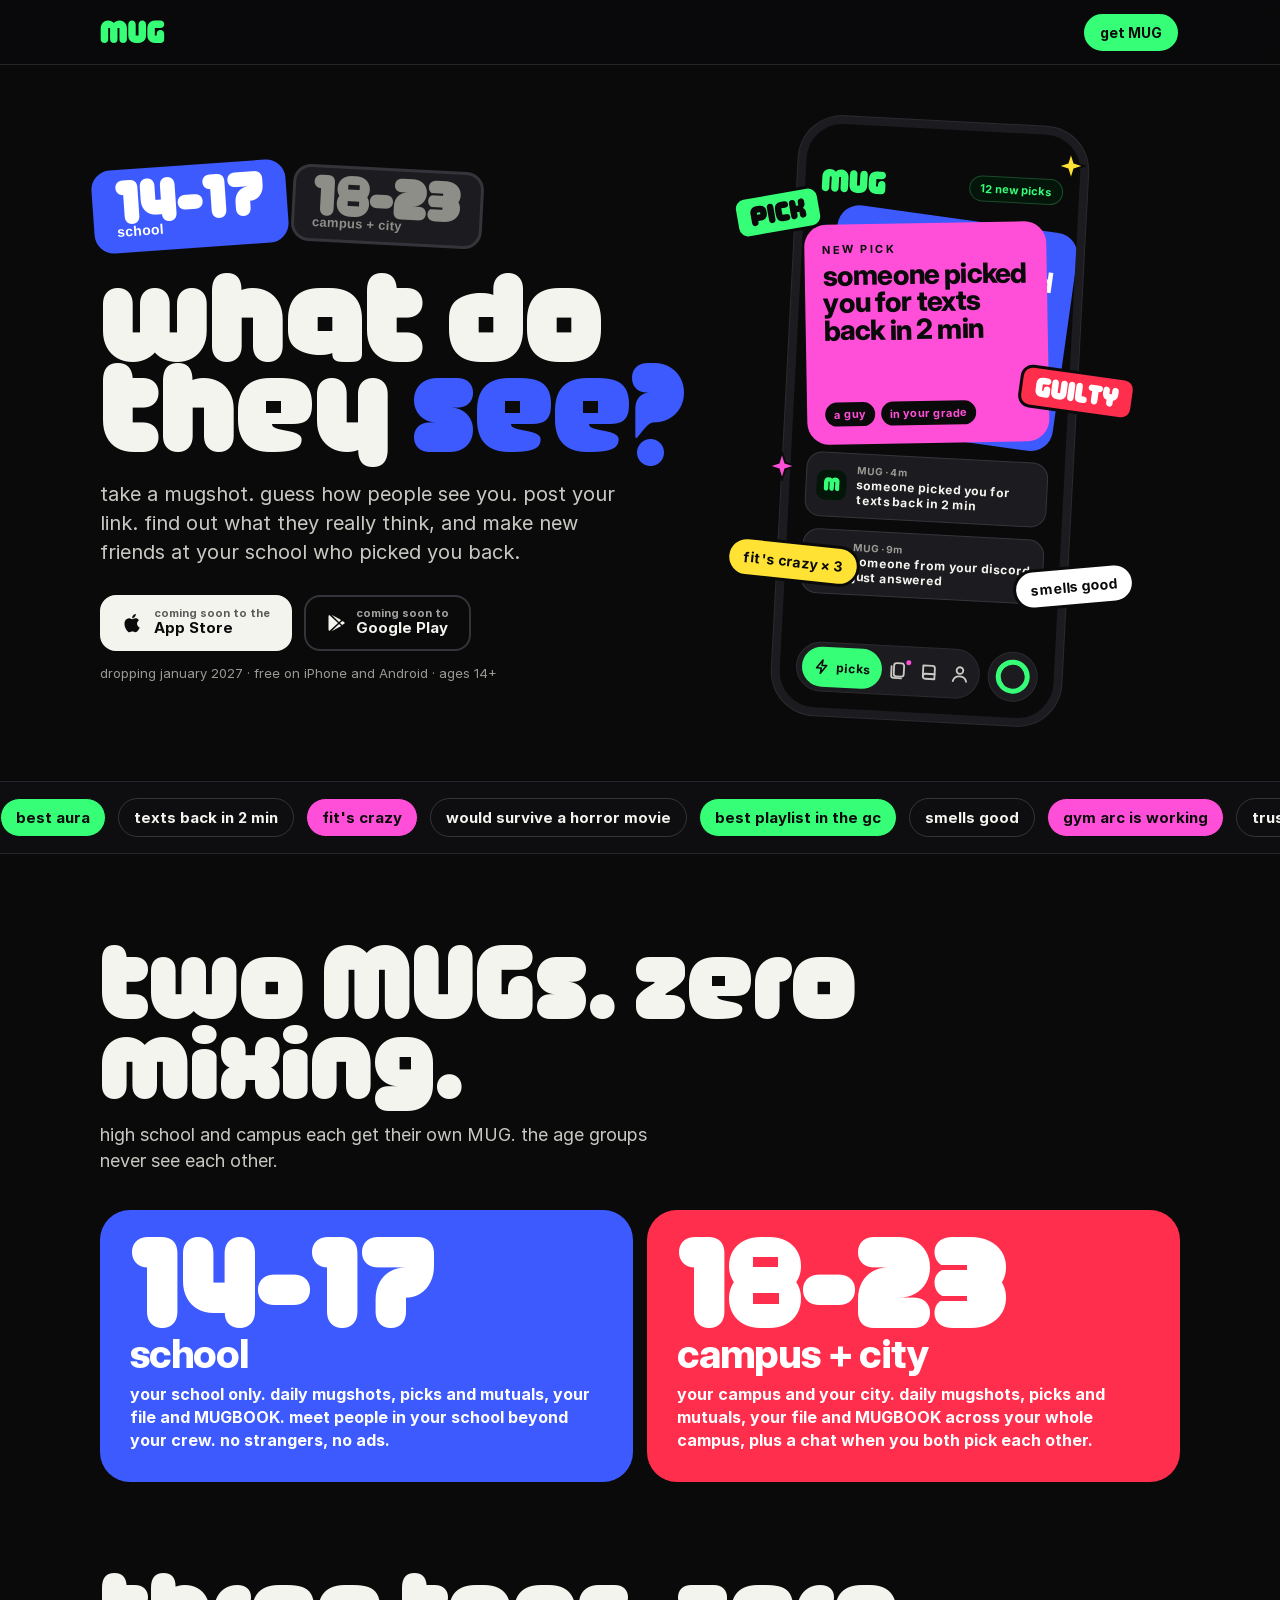
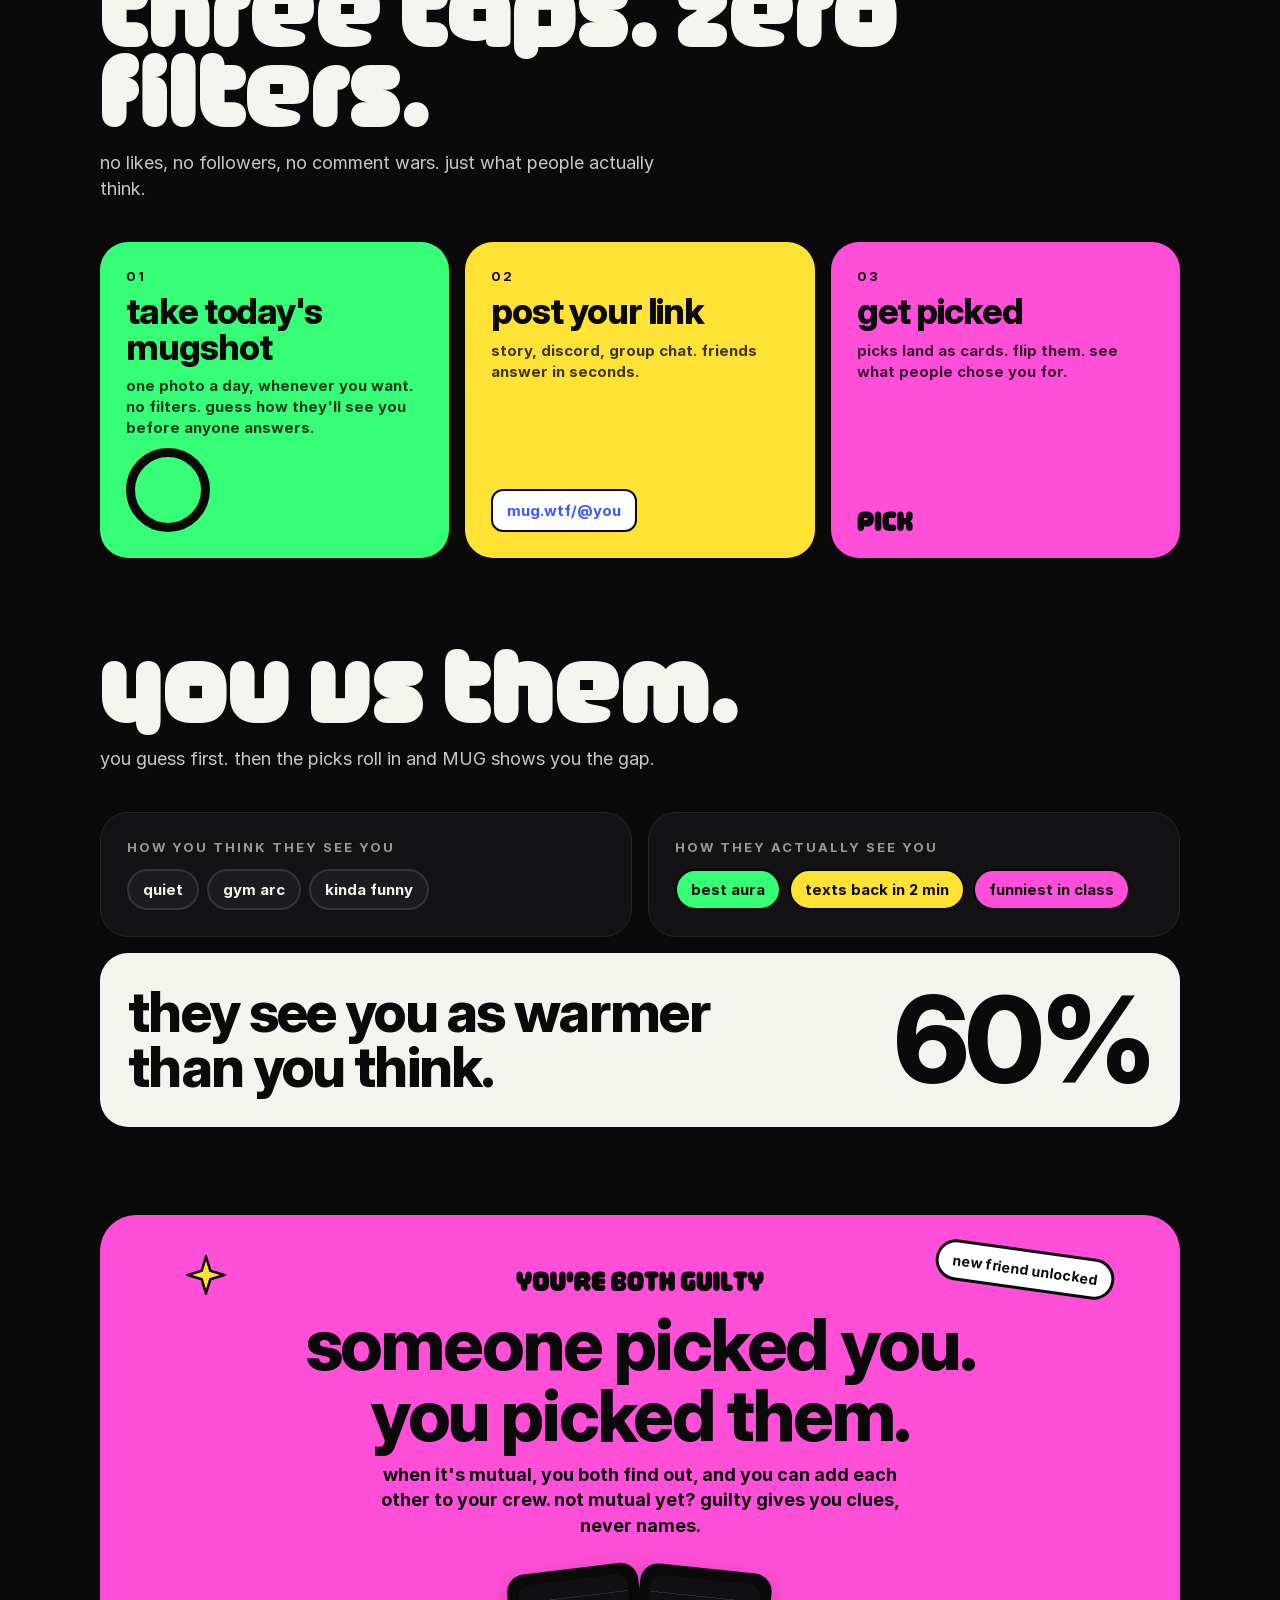
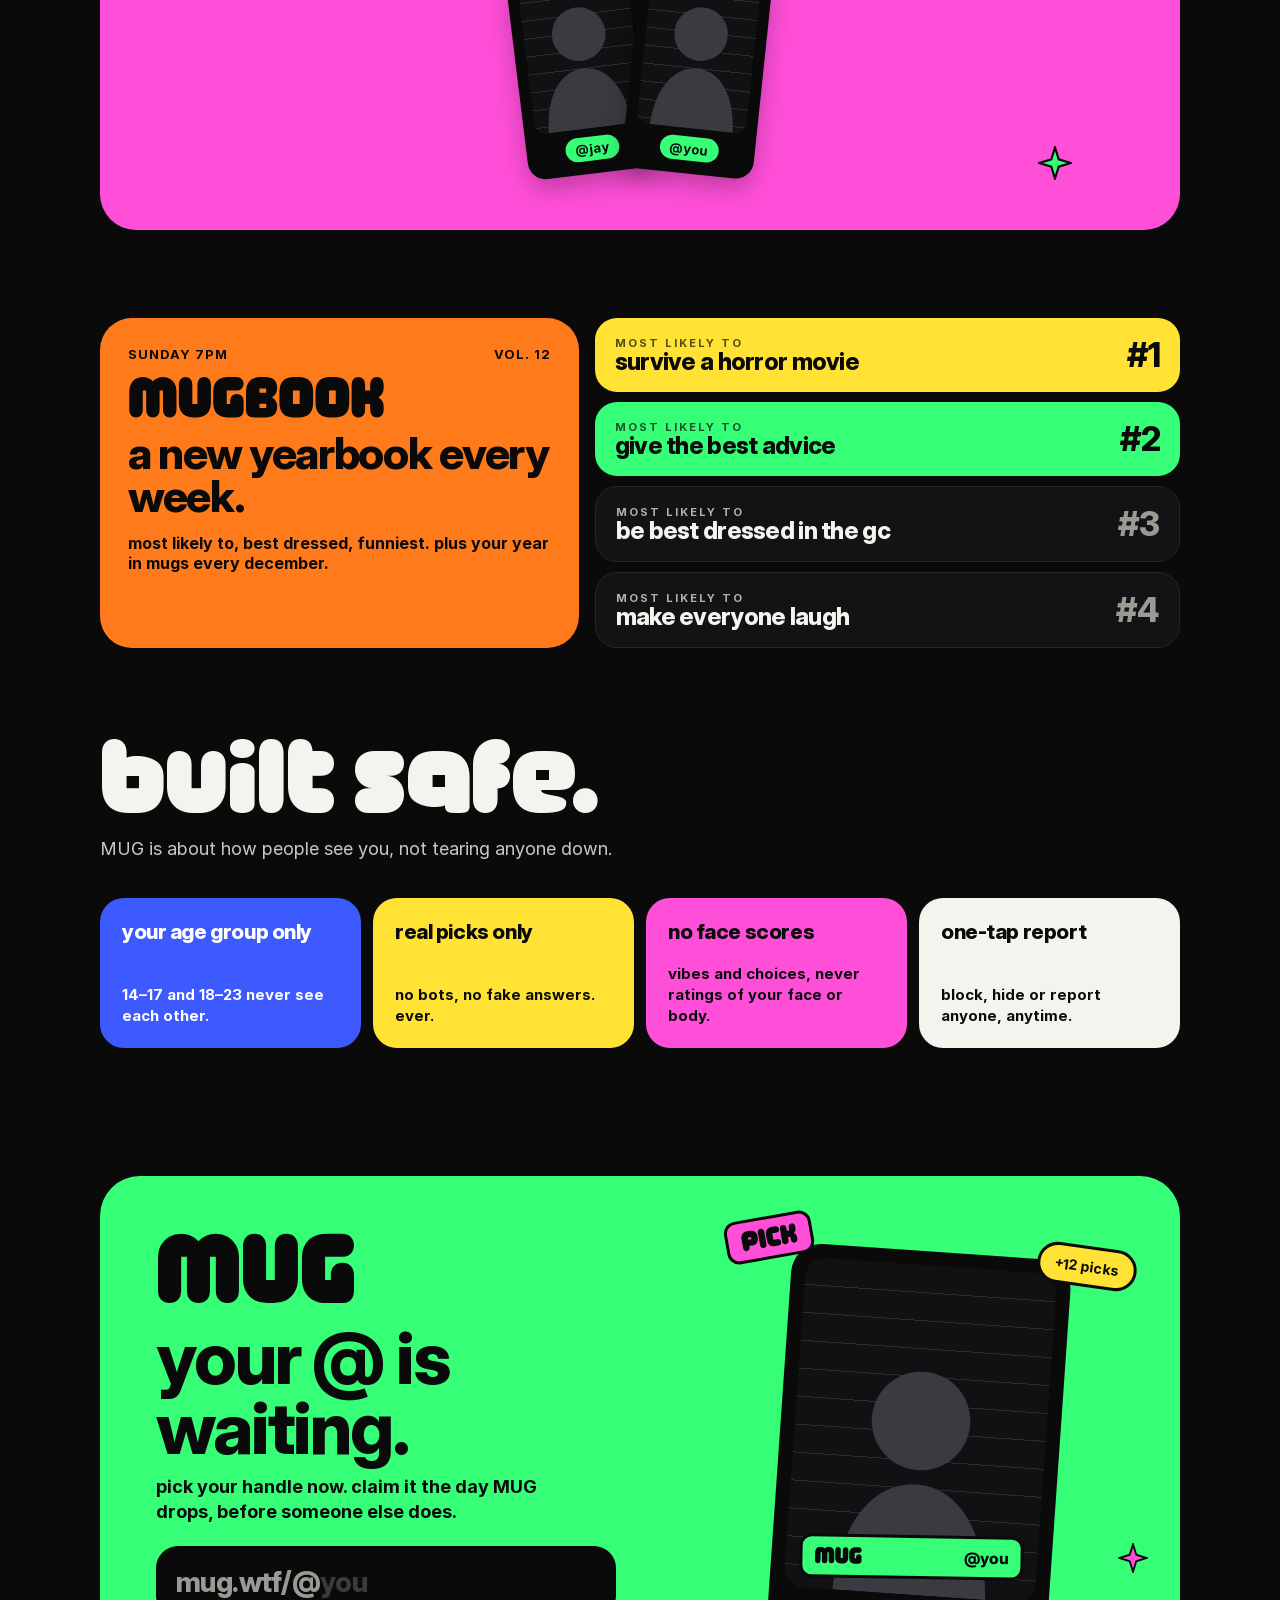
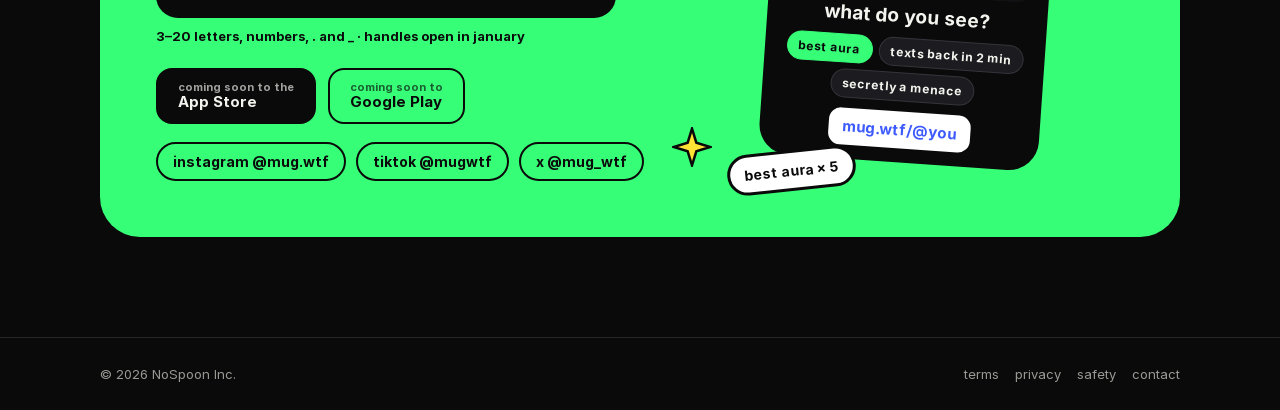
==== commit c03eca3f: "Add files via upload" ====
--- a/index.html
+++ b/index.html
@@ -4,7 +4,7 @@
 <meta charset="utf-8">
 <meta name="viewport" content="width=device-width, initial-scale=1">
 <title>MUG | What The Face?!</title>
-<meta name="description" content="Take a mugshot. Post your link. Find out what people really think of you, and who likes you back.">
+<meta name="description" content="Take a mugshot. Post your link. Find out what people really think of you, and make new friends who picked you back.">
 <meta name="theme-color" content="#0A0A0B">
 <link rel="canonical" href="https://mug.wtf/">
 <meta property="og:site_name" content="MUG">
@@ -27,6 +27,7 @@
 @font-face{font-family:'Gen JP';src:url([data-uri]) format('woff');font-weight:400;font-display:swap}
 @font-face{font-family:'Gen JP';src:url([data-uri]) format('woff');font-weight:700;font-display:swap}
 @font-face{font-family:'Gen JP Display';src:url([data-uri]) format('woff');font-weight:800;font-display:swap}
+@font-face{font-family:'MUG';src:url([data-uri]) format('truetype');font-display:block}
 :root{--ink:#0A0A0B;--card:#131315;--line:#26262A;--mute:#9A9A94;--off:#F4F4EF;--grn:#37FE77;--pnk:#FF4FD8;--yel:#FFE234;--blu:#3D5AFE;--org:#FF7A1A}
 *{box-sizing:border-box}
 html{scroll-behavior:smooth}
@@ -46,7 +47,9 @@
 .hero .wrap{display:grid;grid-template-columns:1.1fr .9fr;gap:40px;align-items:center}
 .kick{display:inline-flex;align-items:center;gap:8px;padding:7px 12px;border-radius:999px;background:#04150A;border:1px solid #1B4A2B;color:var(--grn);font-size:13px;font-weight:700}
 .kick i{width:8px;height:8px;border-radius:9px;background:var(--grn);display:block;animation:blink 1.6s infinite}
-h1{font-size:clamp(56px,9vw,112px);margin:0 0 18px}
+h1{font-size:clamp(52px,8.4vw,108px);margin:0 0 18px}
+h1.mugf .ln{display:block;white-space:nowrap}
+h1.mugf{font-size:clamp(40px,5.8vw,80px);font-family:'MUG','Gen JP Display',sans-serif;font-weight:400;letter-spacing:0;line-height:1.22;padding-bottom:.12em}
 h1 em{font-style:normal;color:var(--grn)}
 .lead{font-size:clamp(17px,2vw,20px);line-height:1.45;color:#C9C9C3;max-width:520px;margin:0 0 28px}
 .stores{display:flex;gap:12px;flex-wrap:wrap}
@@ -105,6 +108,7 @@
 /* sections */
 section{padding:88px 0}
 h2{font-size:clamp(40px,6vw,72px);margin:0 0 14px}
+h2.mugf2{font-family:'MUG','Gen JP Display',sans-serif;font-weight:400;letter-spacing:0;line-height:1.3;padding-bottom:.1em;font-size:clamp(34px,4.8vw,62px)}
 .sub{color:#C9C9C3;font-size:18px;line-height:1.45;max-width:560px;margin:0}
 .steps{display:grid;grid-template-columns:repeat(3,minmax(0,1fr));gap:16px;margin-top:40px}
 .step{position:relative;border-radius:28px;padding:26px;min-height:300px;display:flex;flex-direction:column;gap:10px;color:var(--ink);overflow:hidden;transition:transform .2s}
@@ -131,6 +135,13 @@
 .guilty{position:relative;border-radius:36px;background:var(--pnk);color:var(--ink);padding:56px 40px;overflow:hidden;text-align:center}
 .guilty h2{margin:18px auto 12px;max-width:760px}
 .guilty p{font-size:18px;font-weight:700;max-width:520px;margin:0 auto;line-height:1.4}
+.mshots{display:flex;justify-content:center;margin-top:30px}
+.ms{width:132px;padding:8px 8px 10px;border-radius:18px;background:var(--ink);border:3px solid var(--ink);display:flex;flex-direction:column;gap:8px;box-shadow:0 10px 24px rgba(0,0,0,.25)}
+.ms+.ms{margin-left:-18px}
+.ms .ph{height:150px;border-radius:12px;overflow:hidden;background:#111113;background-image:repeating-linear-gradient(to bottom,transparent 0,transparent 17px,#2B2B30 17px,#2B2B30 18px);display:flex;align-items:flex-end;justify-content:center}
+.ms .face{width:84%;display:block}
+.ms .tag{align-self:center;padding:4px 10px;border-radius:999px;background:var(--grn);color:var(--ink);font-weight:800;font-size:13px}
+.guilty .sticker{border-color:var(--ink)}
 .avs{display:flex;justify-content:center;margin-top:28px}
 .avs span{width:96px;height:96px;border-radius:99px;border:4px solid var(--ink);display:block}
 .avs span+span{margin-left:-26px}
@@ -144,10 +155,16 @@
 .sup .disp{font-size:24px}
 .sup .r{font-size:34px}
 /* safe */
+.tiles{display:grid;grid-template-columns:repeat(2,minmax(0,1fr));gap:14px;margin-top:36px}
+.tile{border-radius:30px;padding:30px;color:var(--ink);display:flex;flex-direction:column;gap:10px;min-height:250px}
+.tile .age{font-family:'MUG','Gen JP Display',sans-serif;font-size:clamp(48px,6vw,76px);line-height:1.1}
+.tile .disp{font-size:clamp(28px,3.4vw,40px)}
+.tile p{font-weight:700;font-size:16px;line-height:1.45;margin:auto 0 0;max-width:42ch}
 .safe{display:grid;grid-template-columns:repeat(4,minmax(0,1fr));gap:12px;margin-top:36px}
-.safe div{border-radius:22px;padding:20px;background:var(--card);border:1px solid var(--line)}
-.safe b{display:block;font-size:17px;margin-bottom:6px}
-.safe span{color:var(--mute);font-size:14px;line-height:1.4}
+.safe div{border-radius:24px;padding:22px;color:var(--ink);min-height:150px;display:flex;flex-direction:column;gap:8px}
+.safe div:nth-child(1){background:var(--grn)}.safe div:nth-child(2){background:var(--yel)}.safe div:nth-child(3){background:var(--pnk)}.safe div:nth-child(4){background:var(--off)}
+.safe b{display:block;font-family:'Gen JP Display','Gen JP',sans-serif;font-weight:800;font-size:21px;letter-spacing:-.02em;line-height:1.1}
+.safe span{font-size:15px;font-weight:700;line-height:1.4;margin-top:auto}
 /* cta */
 .cta{padding:40px 0 100px}
 .ctabox{position:relative;border-radius:40px;background:var(--grn);color:var(--ink);padding:56px;overflow:hidden}
@@ -194,6 +211,7 @@
 @media (prefers-reduced-motion:reduce){*{animation:none!important;transition:none!important}.reveal{opacity:1;transform:none}}
 /* responsive */
 @media (max-width:900px){
+ h1.mugf{font-size:min(80px,10.8vw)}
  .hero .wrap{grid-template-columns:1fr}
  .stage{height:600px}
  .steps,.gap,.mb{grid-template-columns:1fr}
@@ -207,6 +225,11 @@
 }
 @media (max-width:520px){
  .safe{grid-template-columns:1fr}
+ .tiles{grid-template-columns:1fr}
+ .tile{min-height:0;padding:24px}
+ .guilty .sticker.chip{display:inline-flex!important;top:auto!important;bottom:18px;right:6%!important}
+ .safe div{min-height:0}
+ .guilty .spark.y{display:none}
  .guilty{padding:44px 20px}
  .nav .pillbtn{padding:9px 13px;font-size:13px}
  .phone{width:270px;height:570px}
@@ -223,6 +246,48 @@
  footer a{margin:0 16px 0 0}
 }
 </style>
+<style>
+:root{--red:#FF2E4D;--hs:#3D5AFE;--hsfg:#fff}
+body.hsy{--hs:#FFE234;--hsfg:#0A0A0B}
+.t-hs{background:var(--hs)!important;color:var(--hsfg)!important}
+.cmp{position:fixed;z-index:60;left:50%;transform:translateX(-50%);bottom:calc(16px + env(safe-area-inset-bottom,0px));display:flex;align-items:center;gap:4px;padding:5px 5px 5px 14px;border-radius:999px;background:#1C1C20;border:1px solid #34343A;box-shadow:0 10px 30px rgba(0,0,0,.5);font:700 13px 'Gen JP',system-ui,sans-serif;color:#9A9A94}
+.cmp button{border:0;cursor:pointer;font:800 13px 'Gen JP',system-ui,sans-serif;padding:9px 14px;border-radius:999px;background:transparent;color:#C9C9C3}
+.cmp button.on[data-c="b"]{background:#3D5AFE;color:#fff}.cmp button.on[data-c="y"]{background:#FFE234;color:#0A0A0B}
+.cp{display:none}
+body[data-mode="cp"] .hs{display:none}
+body[data-mode="cp"] ins.cp{display:inline}
+ins{text-decoration:none;background:none;color:inherit}
+body[data-mode="cp"] .marq div.cp{display:block}
+.mode{display:flex;gap:12px;margin:0 0 26px;flex-wrap:wrap}
+.mode button{position:relative;border:3px solid #34343A;cursor:pointer;display:flex;flex-direction:column;align-items:flex-start;gap:0;padding:8px 18px 9px;border-radius:18px;background:#1C1C20;color:#8E8E88;transition:transform .35s cubic-bezier(.34,1.56,.64,1),background .25s,color .25s,border-color .25s}
+.mode button b{font-family:'MUG','Gen JP Display',sans-serif;font-weight:400;font-size:34px;line-height:1.15}
+.mode button i{font-style:normal;font-weight:800;font-size:13px;letter-spacing:.02em}
+.mode button[data-m="hs"]{rotate:-4deg}.mode button[data-m="cp"]{rotate:3deg}
+.mode button:hover{transform:translateY(-2px) scale(1.03)}
+body[data-mode="hs"] .mode button[data-m="hs"]{background:var(--hs);border-color:var(--hs);color:var(--hsfg);transform:scale(1.08)}
+body[data-mode="cp"] .mode button[data-m="cp"]{background:var(--red);border-color:var(--red);color:#fff;transform:scale(1.08)}
+.burst{position:fixed;pointer-events:none;z-index:80;font:800 13px 'Gen JP',sans-serif;padding:5px 10px;border-radius:999px;border:2px solid var(--ink);color:var(--ink);white-space:nowrap;animation:fly .9s cubic-bezier(.2,.8,.2,1) forwards}
+@keyframes fly{0%{transform:translate(-50%,-50%) scale(.4);opacity:0}15%{opacity:1}100%{transform:translate(calc(-50% + var(--dx)),calc(-50% + var(--dy))) rotate(var(--r)) scale(1);opacity:0}}
+.wash{position:fixed;inset:0;z-index:70;pointer-events:none;opacity:0}
+.wash.go{animation:wash .45s ease-out}
+@keyframes wash{0%{opacity:.35}100%{opacity:0}}
+@media (prefers-reduced-motion:reduce){.burst,.wash{display:none}}
+.gsticker,.gsticker svg{color:#fff!important}
+body[data-mode="hs"] h1.mugf em{color:var(--hs)}
+body[data-mode="cp"] h1.mugf em{color:var(--red)}
+body[data-mode="cp"] .card.yel{background:var(--red);color:#fff}
+body[data-mode="cp"] .card.yel .tags span{color:var(--red)}
+body[data-mode="cp"] .card.pnk{background:#F4F4EF}
+body[data-mode="cp"] .card.pnk .tags span{color:#F4F4EF}
+body[data-mode="cp"] .marq span:nth-child(4n+1){background:var(--red);color:#fff}
+body[data-mode="cp"] .marq span:nth-child(4n+3){background:var(--blu);color:#fff}
+body[data-mode="cp"] .guilty{background:var(--red);color:#fff}
+body[data-mode="cp"] .guilty p,body[data-mode="cp"] .guilty h2{color:#fff}
+body[data-mode="cp"] .guilty svg[role=img]{color:#fff!important}
+body[data-mode="hs"] .safe div:nth-child(1){background:var(--hs);color:var(--hsfg)}
+body[data-mode="cp"] .safe div:nth-child(1){background:var(--red);color:#fff}
+@media (max-width:520px){.mode button b{font-size:28px}.mode button{padding:6px 14px 7px}.mode{margin-bottom:20px}}
+</style>
 </head>
 <body>
 
@@ -234,8 +299,9 @@
 <main>
 <section class="hero"><div class="wrap">
   <div>
-    <h1 class="disp">what do they <em>see?</em></h1>
-    <p class="lead">take a mugshot. guess how people see you. post your link. find out what they really think, and who likes you back.</p>
+    <div class="mode" role="tablist" aria-label="Which MUG are you?"><button type="button" role="tab" data-m="hs"><b>14–17</b><i>school</i></button><button type="button" role="tab" data-m="cp"><b>18–23</b><i>campus + city</i></button></div>
+    <h1 class="mugf"><span class="ln">what do</span> <span class="ln">they <em>see?</em></span></h1>
+    <p class="lead">take a mugshot. guess how people see you. post your link. find out what they really think, and make new friends <ins class="hs">at your school</ins><ins class="cp">across campus</ins> who picked you back.</p>
     <div class="stores" id="get">
       <a class="store" href="#" aria-label="App Store, coming soon"><svg width="22" height="22" viewBox="0 0 24 24" aria-hidden="true"><path fill="currentColor" d="M16.4 12.6c0-2.4 2-3.6 2.1-3.7-1.2-1.7-3-1.9-3.6-2-1.5-.2-3 .9-3.8.9-.8 0-2-.9-3.3-.9-1.7 0-3.3 1-4.2 2.5-1.8 3.1-.5 7.7 1.3 10.2.9 1.2 1.9 2.6 3.2 2.6 1.3-.1 1.8-.8 3.3-.8s2 .8 3.3.8c1.4 0 2.3-1.3 3.1-2.5 1-1.4 1.4-2.8 1.4-2.9-.1 0-2.8-1-2.8-4.2zM14 5.3c.7-.8 1.2-2 1-3.1-1 0-2.2.7-2.9 1.5-.6.7-1.2 1.9-1 3 1.1.1 2.2-.6 2.9-1.4z"/></svg><span><small>coming soon to the</small>App Store</span></a>
       <a class="store alt" href="#" aria-label="Google Play, coming soon"><svg width="20" height="20" viewBox="0 0 24 24" aria-hidden="true"><path fill="currentColor" d="M4 2.5l10.4 9.5L4 21.5c-.6-.3-1-.9-1-1.6V4.1c0-.7.4-1.3 1-1.6zm11.6 10.6l2.6 2.4-11.5 6.4 8.9-8.8zm0-2.2L6.7 2.1l11.5 6.4-2.6 2.4zm3.9 3.6l-2.7-2.5 2.7-2.5 2.2 1.2c.9.5.9 1.8 0 2.3l-2.2 1.5z"/></svg><span><small>coming soon to</small>Google Play</span></a>
@@ -246,18 +312,18 @@
     <div class="phone">
       <div class="top"><svg class="logo" viewBox="0 0 3460 1260" width="64.9" height="23.6" style="display: block;" role="img" aria-label="MUG"><path fill="currentColor" d="M35 1010V450Q35 322 86.5 227.0Q138 132 229.0 81.0Q320 30 435 30Q525 30 602.5 63.5Q680 97 735 158Q789 97 866.5 63.5Q944 30 1035 30Q1150 30 1241.0 81.0Q1332 132 1383.5 227.0Q1435 322 1435 450V1010Q1435 1116 1379.5 1173.0Q1324 1230 1235 1230Q1146 1230 1090.5 1173.0Q1035 1116 1035 1010V430H934V1010Q934 1116 879.0 1173.0Q824 1230 735 1230Q646 1230 590.5 1173.0Q535 1116 535 1010V430H435V1010Q435 1116 379.5 1173.0Q324 1230 235 1230Q146 1230 90.5 1173.0Q35 1116 35 1010ZM1505 810V250Q1505 144 1560.5 87.0Q1616 30 1705 30Q1794 30 1849.5 87.0Q1905 144 1905 250V830H2055V250Q2055 144 2110.5 87.0Q2166 30 2255 30Q2344 30 2399.5 87.0Q2455 144 2455 250V810Q2455 940 2401.5 1035.0Q2348 1130 2253.0 1180.0Q2158 1230 2035 1230H1925Q1802 1230 1707.0 1180.0Q1612 1130 1558.5 1035.0Q1505 940 1505 810ZM2525 810V450Q2525 321 2575.5 226.0Q2626 131 2721.0 80.5Q2816 30 2945 30H3205Q3311 30 3368.0 85.5Q3425 141 3425 230Q3425 319 3368.0 374.5Q3311 430 3205 430H2925V830H3025V750Q3025 644 3080.5 587.0Q3136 530 3225 530Q3314 530 3369.5 587.0Q3425 644 3425 750V1010Q3425 1119 3369.5 1174.5Q3314 1230 3205 1230H2945Q2816 1230 2721.0 1179.5Q2626 1129 2575.5 1034.0Q2525 939 2525 810Z"></path></svg><span class="chipc">12 new picks</span></div>
       <div class="deck">
-        <div class="card yel p0"><b>NEW PICK</b><span class="disp">someone picked you for best aura</span><div class="tags"><span>a girl</span><span>from your school</span></div></div>
-        <div class="card pnk p1"><b>NEW PICK</b><span class="disp">someone picked you for texts back in 2 min</span><div class="tags"><span>a guy</span><span>in your grade</span></div></div>
-        <div class="card blu p2"><b>NEW PICK</b><span class="disp">someone picked you for fit's crazy</span><div class="tags"><span>someone</span><span>from your discord</span></div></div>
-        <div class="card grn p3"><b>NEW PICK</b><span class="disp">someone picked you for would survive a horror movie</span><div class="tags"><span>a girl</span><span>2 years older</span></div></div>
-        <div class="card org p4"><b>NEW PICK</b><span class="disp">someone picked you for best playlist in the gc</span><div class="tags"><span>a guy</span><span>from your class</span></div></div>
+        <div class="card yel p0"><b>NEW PICK</b><span class="disp">someone picked you for best aura</span><div class="tags"><span>a girl</span><span><ins class="hs">from your school</ins><ins class="cp">from your campus</ins></span></div></div>
+        <div class="card pnk p1"><b>NEW PICK</b><span class="disp">someone picked you for texts back in 2 min</span><div class="tags"><span>a guy</span><span><ins class="hs">in your grade</ins><ins class="cp">same major</ins></span></div></div>
+        <div class="card blu p2"><b>NEW PICK</b><span class="disp">someone picked you for fit's crazy</span><div class="tags"><span>someone</span><span><ins class="hs">from your discord</ins><ins class="cp">from your city</ins></span></div></div>
+        <div class="card grn p3"><b>NEW PICK</b><span class="disp">someone picked you for would survive a horror movie</span><div class="tags"><span>a girl</span><span><ins class="hs">2 years older</ins><ins class="cp">in your lecture</ins></span></div></div>
+        <div class="card org p4"><b>NEW PICK</b><span class="disp">someone picked you for <ins class="hs">best playlist in the gc</ins><ins class="cp">best playlist at the party</ins></span><div class="tags"><span>a guy</span><span><ins class="hs">from your class</ins><ins class="cp">in your res</ins></span></div></div>
       </div>
       <div class="row"><span class="m"><svg viewBox="0 0 1470 1260" width="16.5" height="14.2" style="display: block;" role="img" aria-label="M"><path fill="currentColor" d="M35 1010V450Q35 322 86.5 227.0Q138 132 229.0 81.0Q320 30 435 30Q525 30 602.5 63.5Q680 97 735 158Q789 97 866.5 63.5Q944 30 1035 30Q1150 30 1241.0 81.0Q1332 132 1383.5 227.0Q1435 322 1435 450V1010Q1435 1116 1379.5 1173.0Q1324 1230 1235 1230Q1146 1230 1090.5 1173.0Q1035 1116 1035 1010V430H934V1010Q934 1116 879.0 1173.0Q824 1230 735 1230Q646 1230 590.5 1173.0Q535 1116 535 1010V430H435V1010Q435 1116 379.5 1173.0Q324 1230 235 1230Q146 1230 90.5 1173.0Q35 1116 35 1010Z"></path></svg></span><div><small>MUG · 4m</small><span>someone picked you for texts back in 2 min</span></div></div>
       <div class="row"><span class="m"><svg viewBox="0 0 1470 1260" width="16.5" height="14.2" style="display: block;" role="img" aria-label="M"><path fill="currentColor" d="M35 1010V450Q35 322 86.5 227.0Q138 132 229.0 81.0Q320 30 435 30Q525 30 602.5 63.5Q680 97 735 158Q789 97 866.5 63.5Q944 30 1035 30Q1150 30 1241.0 81.0Q1332 132 1383.5 227.0Q1435 322 1435 450V1010Q1435 1116 1379.5 1173.0Q1324 1230 1235 1230Q1146 1230 1090.5 1173.0Q1035 1116 1035 1010V430H934V1010Q934 1116 879.0 1173.0Q824 1230 735 1230Q646 1230 590.5 1173.0Q535 1116 535 1010V430H435V1010Q435 1116 379.5 1173.0Q324 1230 235 1230Q146 1230 90.5 1173.0Q35 1116 35 1010Z"></path></svg></span><div><small>MUG · 9m</small><span>someone from your discord just answered</span></div></div>
       <div class="pnav"><div class="pill"><span class="on"><svg class="onic" viewBox="0 0 24 24" fill="none" stroke="currentColor" stroke-width="2.4" stroke-linecap="round" stroke-linejoin="round" aria-hidden="true"><path d="M13 2L4 14h7l-1 8 9-12h-7z"></path></svg>picks</span><span class="icw"><svg class="ic" viewBox="0 0 24 24" fill="none" stroke="currentColor" stroke-width="2.2" stroke-linecap="round" stroke-linejoin="round" aria-hidden="true"><rect x="6" y="3" width="12" height="16" rx="3"></rect><path d="M3 7v11a3 3 0 0 0 3 3h9"></path></svg><b class="dot"></b></span><span class="icw"><svg class="ic" viewBox="0 0 24 24" fill="none" stroke="currentColor" stroke-width="2.2" stroke-linecap="round" stroke-linejoin="round" aria-hidden="true"><path d="M5 4h11a3 3 0 0 1 3 3v13H8a3 3 0 0 1-3-3z"></path><path d="M5 17a3 3 0 0 1 3-3h11"></path></svg></span><span class="icw"><svg class="ic" viewBox="0 0 24 24" fill="none" stroke="currentColor" stroke-width="2.2" stroke-linecap="round" stroke-linejoin="round" aria-hidden="true"><circle cx="12" cy="8" r="4"></circle><path d="M4 21c1-4 4-6 8-6s7 2 8 6"></path></svg></span></div><span class="ring"><i></i></span></div>
     </div>
     <span class="sticker" style="background:var(--grn);left:2%;top:70px;rotate:-10deg"><svg viewBox="0 0 3450 1260" width="56.1" height="20.5" style="display: block;" role="img" aria-label="PICK"><path fill="currentColor" d="M35 1010V450Q35 321 85.5 226.0Q136 131 231.0 80.5Q326 30 455 30H615Q744 30 839.0 80.5Q934 131 984.5 226.0Q1035 321 1035 450V555Q1035 670 984.0 761.0Q933 852 837.5 903.5Q742 955 615 955H435V1010Q435 1116 379.5 1173.0Q324 1230 235 1230Q146 1230 90.5 1173.0Q35 1116 35 1010ZM635 430H435V555H635ZM1095 1010V250Q1095 144 1150.0 87.0Q1205 30 1295 30Q1384 30 1439.5 87.0Q1495 144 1495 250V1010Q1495 1116 1439.5 1173.0Q1384 1230 1295 1230Q1205 1230 1150.0 1173.0Q1095 1116 1095 1010ZM1565 790V470Q1565 252 1675.0 141.0Q1785 30 2004 30H2195Q2305 30 2360.0 82.0Q2415 134 2415 230Q2415 326 2360.0 378.0Q2305 430 2195 430H1964V830H2195Q2305 830 2360.0 882.0Q2415 934 2415 1030Q2415 1126 2360.0 1178.0Q2305 1230 2195 1230H2004Q1785 1230 1675.0 1119.0Q1565 1008 1565 790ZM2475 1010V250Q2475 144 2530.5 87.0Q2586 30 2675 30Q2764 30 2819.5 87.0Q2875 144 2875 250V430H3025V250Q3025 144 3080.5 87.0Q3136 30 3225 30Q3314 30 3369.5 87.0Q3425 144 3425 250V350Q3425 442 3382.5 516.0Q3340 590 3266 630Q3340 670 3382.5 744.0Q3425 818 3425 910V1010Q3425 1116 3369.5 1173.0Q3314 1230 3225 1230Q3136 1230 3080.5 1173.0Q3025 1116 3025 1010V830H2875V1010Q2875 1116 2819.5 1173.0Q2764 1230 2675 1230Q2586 1230 2530.5 1173.0Q2475 1116 2475 1010Z"></path></svg></span>
-    <span class="sticker" style="background:var(--pnk);right:0;top:250px;rotate:8deg;animation-delay:-2s"><svg viewBox="0 0 5150 1260" width="83.7" height="20.5" style="display: block;" role="img" aria-label="GUILTY"><path fill="currentColor" d="M35 810V450Q35 321 85.5 226.0Q136 131 231.0 80.5Q326 30 455 30H715Q821 30 878.0 85.5Q935 141 935 230Q935 319 878.0 374.5Q821 430 715 430H435V830H535V750Q535 644 590.5 587.0Q646 530 735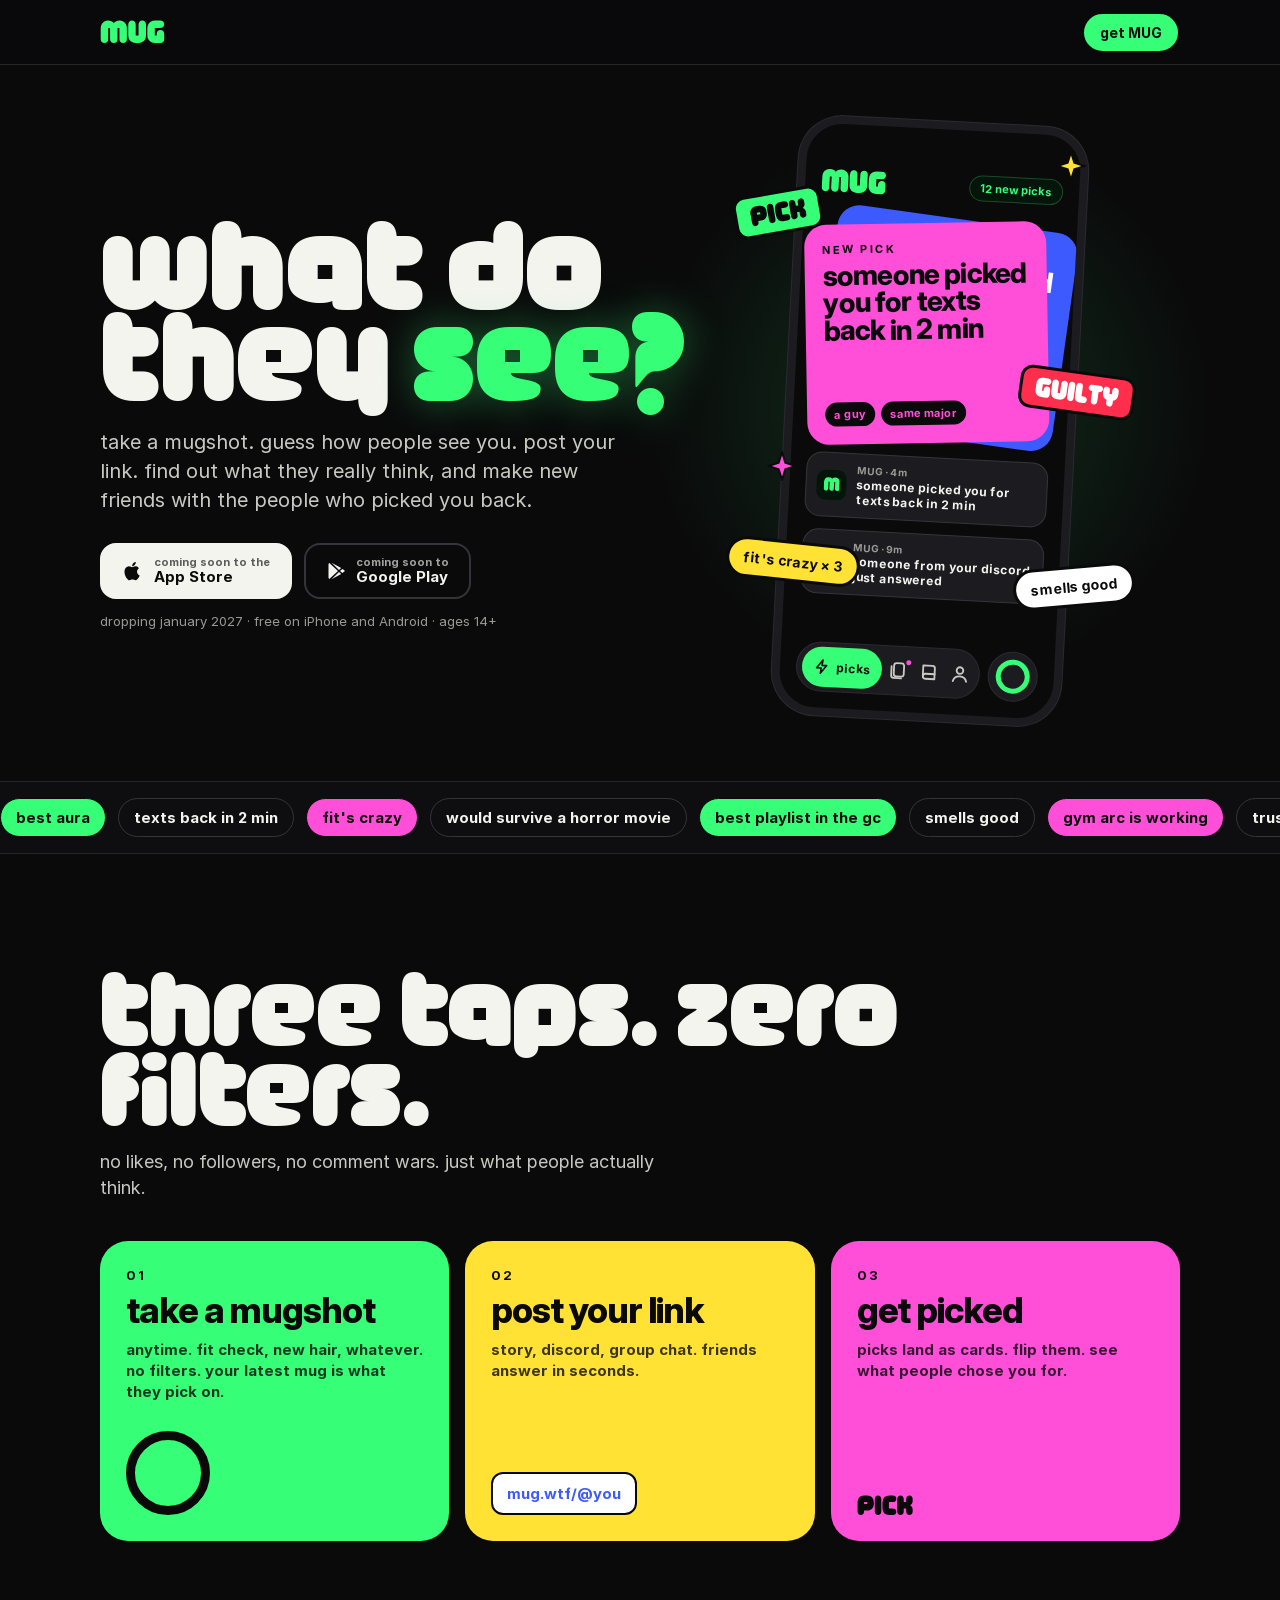
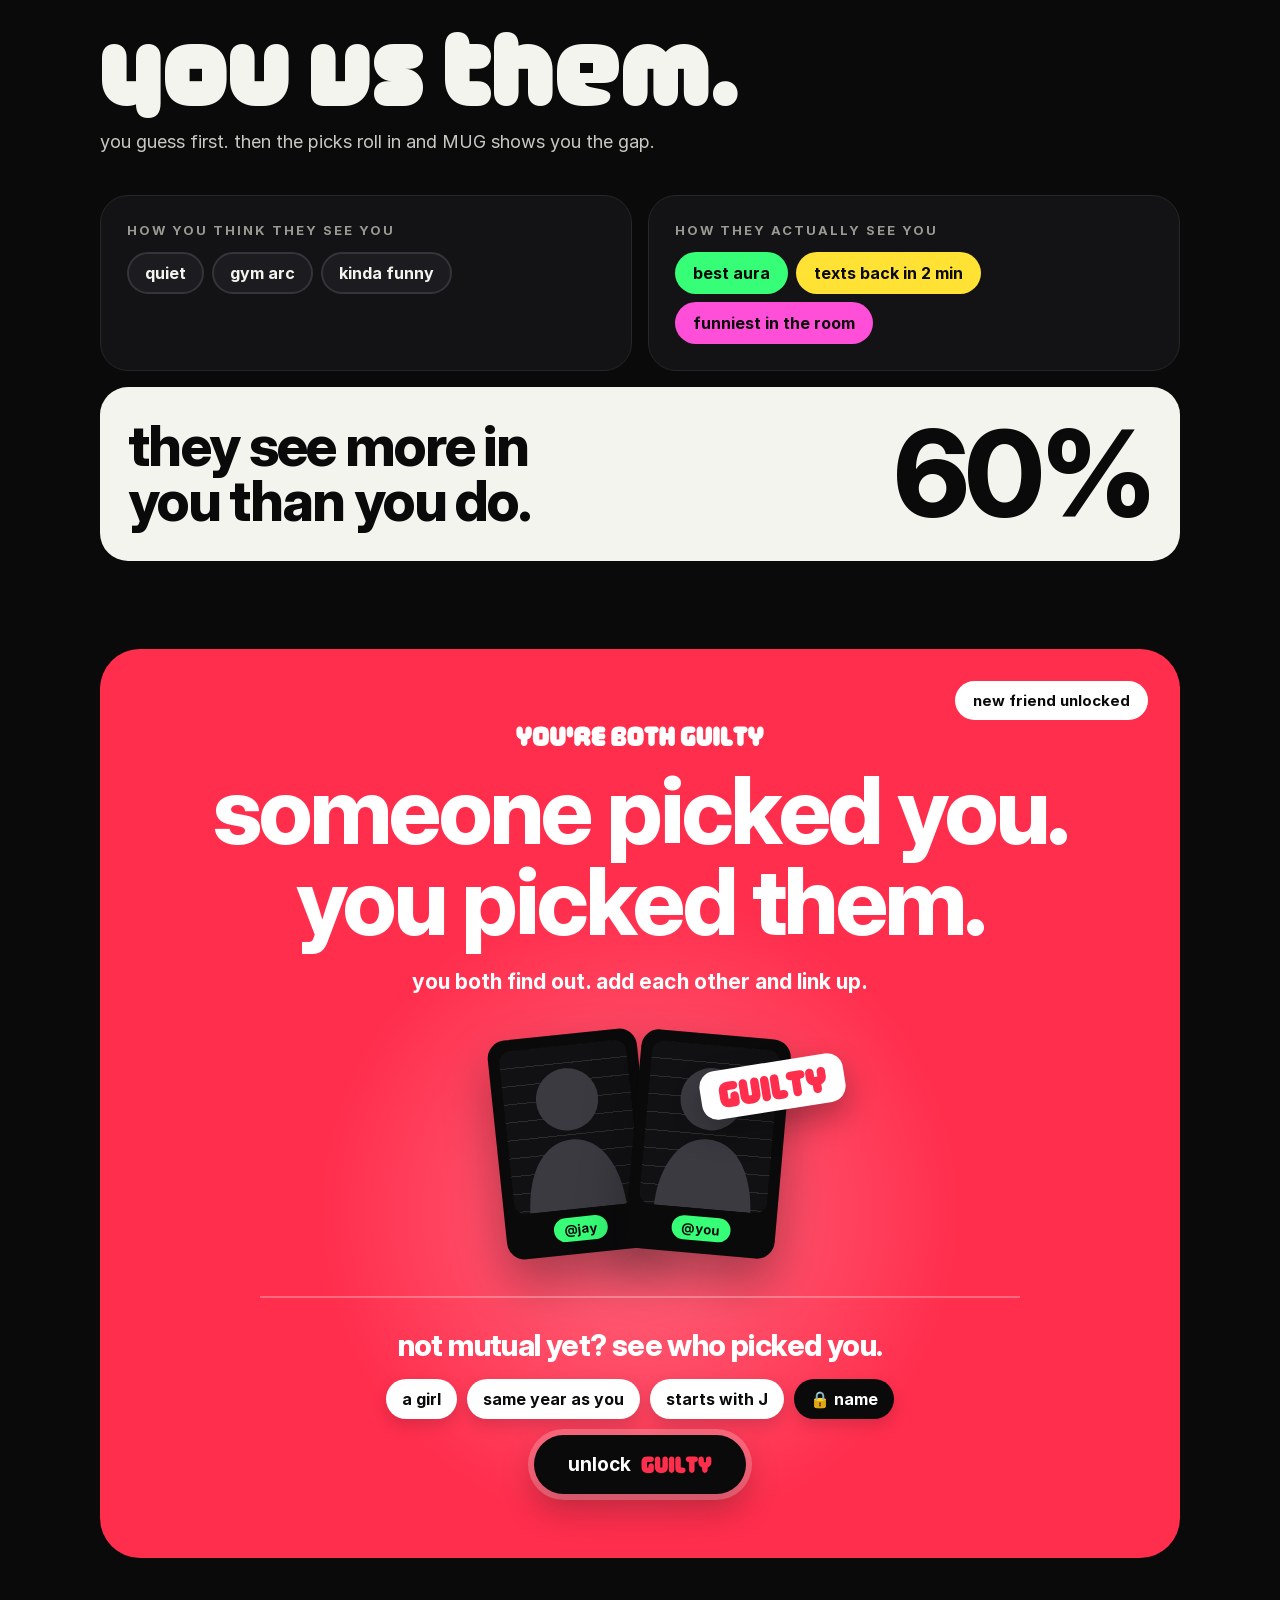
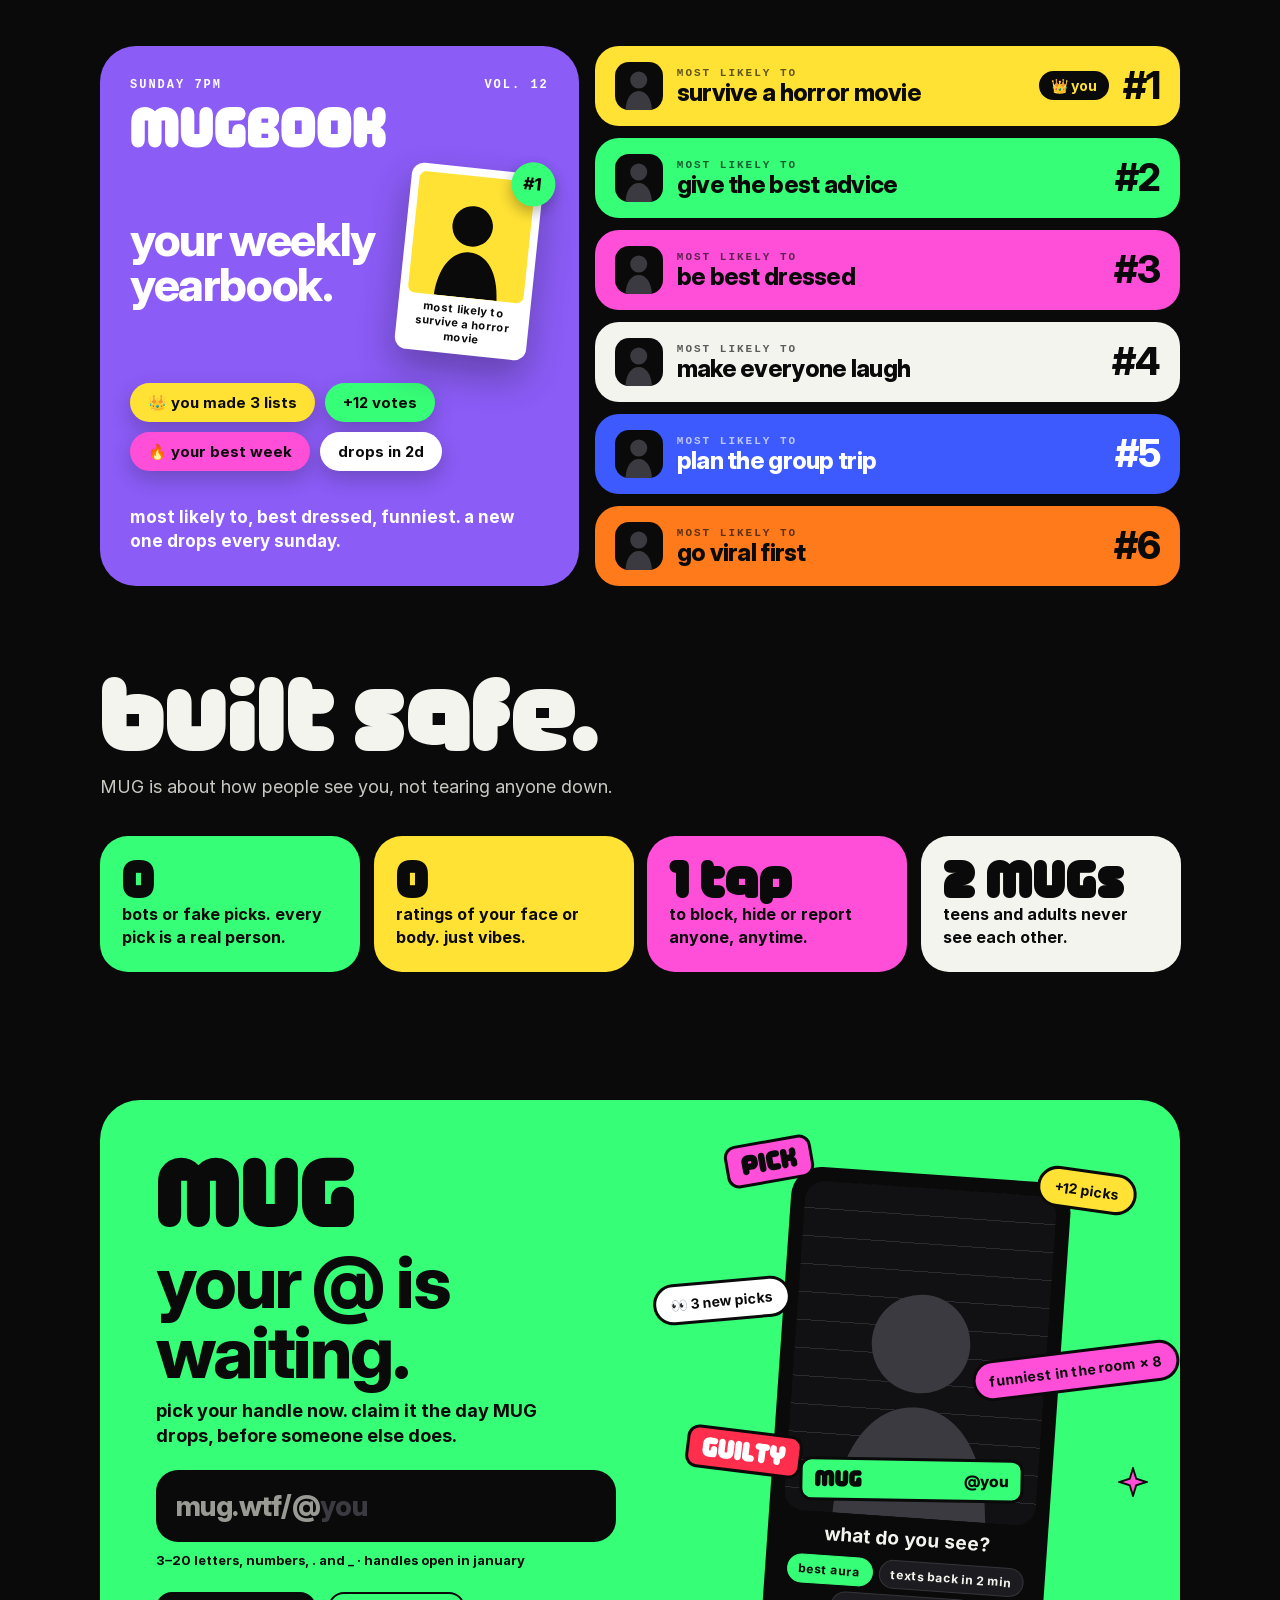
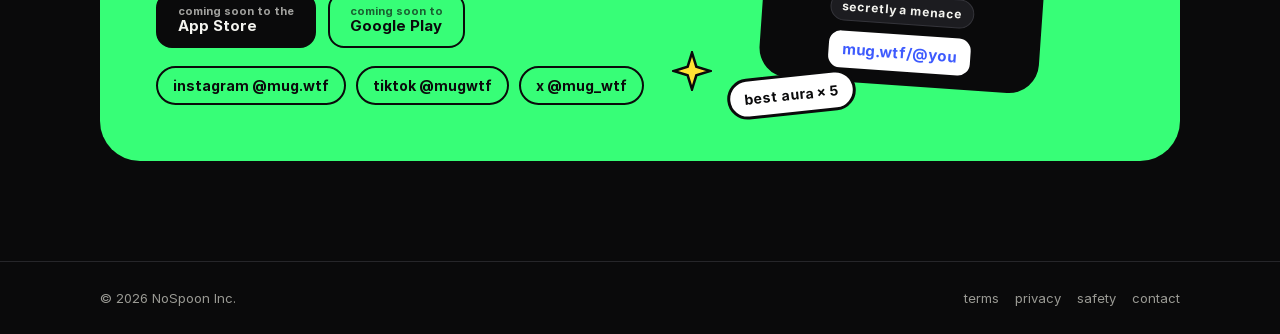
==== commit e013fadf: "Add files via upload" ====
--- a/index.html
+++ b/index.html
@@ -28,7 +28,7 @@
 @font-face{font-family:'Gen JP';src:url([data-uri]) format('woff');font-weight:700;font-display:swap}
 @font-face{font-family:'Gen JP Display';src:url([data-uri]) format('woff');font-weight:800;font-display:swap}
 @font-face{font-family:'MUG';src:url([data-uri]) format('truetype');font-display:block}
-:root{--ink:#0A0A0B;--card:#131315;--line:#26262A;--mute:#9A9A94;--off:#F4F4EF;--grn:#37FE77;--pnk:#FF4FD8;--yel:#FFE234;--blu:#3D5AFE;--org:#FF7A1A}
+:root{--red:#FF2E4D;--ink:#0A0A0B;--card:#131315;--line:#26262A;--mute:#9A9A94;--off:#F4F4EF;--grn:#37FE77;--pnk:#FF4FD8;--yel:#FFE234;--blu:#3D5AFE;--org:#FF7A1A}
 *{box-sizing:border-box}
 html{scroll-behavior:smooth}
 body{margin:0;background:var(--ink);color:var(--off);font-family:'Gen JP',system-ui,-apple-system,sans-serif;-webkit-font-smoothing:antialiased;overflow-x:hidden}
@@ -48,6 +48,7 @@
 .kick{display:inline-flex;align-items:center;gap:8px;padding:7px 12px;border-radius:999px;background:#04150A;border:1px solid #1B4A2B;color:var(--grn);font-size:13px;font-weight:700}
 .kick i{width:8px;height:8px;border-radius:9px;background:var(--grn);display:block;animation:blink 1.6s infinite}
 h1{font-size:clamp(52px,8.4vw,108px);margin:0 0 18px}
+h1.mugf,h2.mugf2,.tile .age,.mode button b,.mugfont{font-variant-ligatures:none;font-feature-settings:'liga' 0,'clig' 0,'dlig' 0}
 h1.mugf .ln{display:block;white-space:nowrap}
 h1.mugf{font-size:clamp(40px,5.8vw,80px);font-family:'MUG','Gen JP Display',sans-serif;font-weight:400;letter-spacing:0;line-height:1.22;padding-bottom:.12em}
 h1 em{font-style:normal;color:var(--grn)}
@@ -121,20 +122,228 @@
 .ringart{width:84px;height:84px;border-radius:99px;border:9px solid var(--ink)}
 .linkart{display:inline-flex;padding:10px 14px;border-radius:12px;background:#fff;color:var(--blu);font-weight:800;font-size:15px;border:2px solid var(--ink)}
 /* gap */
+.vs1,.vs2{border-radius:32px;padding:30px;display:flex;flex-direction:column;gap:16px;min-width:0}
+.vs1{background:var(--card);border:1px solid var(--line)}
+.vs2{background:var(--off);color:var(--ink)}
+.vs1 h3,.vs2 h3{margin:0;font:700 12px ui-monospace,SFMono-Regular,Menlo,monospace;letter-spacing:2px;text-transform:uppercase;color:var(--mute)}
+.vs2 h3{color:rgba(10,10,11,.55)}
+.vchips{display:flex;flex-wrap:wrap;gap:10px}
+.vchips span{padding:11px 18px;border-radius:999px;font-weight:800;font-size:17px}
+.vs1 .vchips span{border:2px dashed #3A3A40;color:var(--mute)}
+.vs2 .a{background:var(--grn)}.vs2 .b{background:var(--yel)}.vs2 .c{background:var(--pnk)}
+.vs3{grid-column:1/-1;border-radius:32px;padding:clamp(28px,4vw,44px);background:var(--grn);color:var(--ink);display:flex;align-items:center;justify-content:space-between;gap:24px;flex-wrap:wrap}
+.vs3 .disp{flex:1 1 320px;min-width:0;font-size:clamp(30px,4.4vw,56px);text-wrap:balance}
+.vnum{display:flex;flex-direction:column;align-items:flex-end;text-align:right;gap:2px}
+.vnum b{font-family:'Gen JP Display','Gen JP',sans-serif;font-weight:800;letter-spacing:-.04em;font-size:clamp(76px,10vw,132px);line-height:.95}
+.vnum small{font-weight:700;font-size:15px;max-width:22ch}
+@media (max-width:620px){.vnum{align-items:flex-start;text-align:left}}
 .gap{display:grid;grid-template-columns:1fr 1fr;gap:16px;margin-top:40px}
 .gcard{border-radius:28px;padding:26px;background:var(--card);border:1px solid var(--line);display:flex;flex-direction:column;gap:14px}
 .gcard h3{margin:0;font-size:13px;letter-spacing:2px;color:var(--mute)}
 .gchips{display:flex;flex-wrap:wrap;gap:8px}
-.gchips span{padding:9px 14px;border-radius:999px;font-weight:800;font-size:15px;border:2px solid var(--ink)}
+.gchips span{display:inline-flex;align-items:center;white-space:nowrap;line-height:1;padding:11px 16px;border-radius:999px;font-weight:800;font-size:16px;border:2px solid transparent}
 .you span{background:#1C1C20;color:var(--off);border-color:#34343A}
 .them span:nth-child(1){background:var(--grn);color:var(--ink)} .them span:nth-child(2){background:var(--yel);color:var(--ink)} .them span:nth-child(3){background:var(--pnk);color:var(--ink)}
 .score{grid-column:1/-1;border-radius:28px;padding:28px;background:var(--off);color:var(--ink);display:flex;align-items:center;justify-content:space-between;gap:20px;flex-wrap:wrap}
-.score .disp{font-size:clamp(34px,5vw,56px)}
+.score .disp{font-size:clamp(34px,5vw,56px);text-wrap:balance;max-width:11em}
 .score .big{font-size:clamp(72px,10vw,120px);color:var(--ink)}
 /* guilty */
 .guilty{position:relative;border-radius:36px;background:var(--pnk);color:var(--ink);padding:56px 40px;overflow:hidden;text-align:center}
 .guilty h2{margin:18px auto 12px;max-width:760px}
 .guilty p{font-size:18px;font-weight:700;max-width:520px;margin:0 auto;line-height:1.4}
+.gx{display:grid;grid-template-columns:.85fr 1.15fr;gap:16px;align-items:stretch}
+.gx>div{min-width:0}
+.mut{position:relative;border-radius:36px;background:#141417;border:2px solid #26262A;padding:34px 30px;display:flex;flex-direction:column;align-items:center;text-align:center;gap:14px}
+.mut h3{font-size:clamp(34px,4vw,48px);margin:0}
+.mut p{margin:0;font-weight:700;font-size:16px;line-height:1.45;color:var(--soft);max-width:34ch}
+.mut .mshots{margin-top:4px}
+.socs{display:flex;gap:8px}
+.socs span{padding:7px 14px;border-radius:999px;background:var(--grn);color:var(--ink);font-weight:800;font-size:14px;border:2px solid var(--ink)}
+.mbcover2{border-radius:36px;background:#8B5CF6;color:#fff;padding:32px 30px;display:flex;flex-direction:column;gap:14px}
+.mbcover2 .meta{display:flex;justify-content:space-between;font:700 12px ui-monospace,SFMono-Regular,Menlo,monospace;letter-spacing:2px}
+.mbrow{display:flex;align-items:center;justify-content:space-between;gap:16px}
+.mbrow>.disp{min-width:0}
+.mbpol{position:relative;flex-shrink:0;width:132px;margin:6px 14px 6px 0;padding:8px 8px 10px;border-radius:12px;background:#fff;color:var(--ink);rotate:6deg;box-shadow:0 18px 36px rgba(10,10,11,.3);display:flex;flex-direction:column;gap:6px}
+.mbpol .ph{height:122px;border-radius:7px;overflow:hidden;background:var(--yel);display:flex;align-items:flex-end;justify-content:center}
+.mbpol .face{height:86%;width:auto;display:block}.mbpol .face circle,.mbpol .face path{fill:var(--ink)}
+.mbpol span{font-weight:800;font-size:11px;line-height:1.25;text-align:center}
+.mbpol b{position:absolute;top:-12px;right:-12px;width:44px;height:44px;border-radius:50%;background:var(--grn);color:var(--ink);display:flex;align-items:center;justify-content:center;font-family:'Gen JP Display','Gen JP',sans-serif;font-weight:800;font-size:17px;box-shadow:0 6px 14px rgba(10,10,11,.3)}
+.mbsub{position:relative}
+
+@media (max-width:420px){.mb{grid-template-columns:minmax(0,1fr)!important}.mbrow>.disp{font-size:28px!important}.mbcover2{padding:28px 22px!important}.mbpol{width:104px;margin-right:16px}.mbpol .ph{height:100px}.mbpol span{font-size:10px}}
+.mbst{display:flex;flex-wrap:wrap;align-items:center;gap:10px;margin:8px 0 4px}
+.mbst span{display:inline-flex;align-items:center;white-space:nowrap;line-height:1;padding:12px 18px;border-radius:999px;font-weight:800;font-size:15px;color:var(--ink);box-shadow:0 8px 20px rgba(10,10,11,.22)}
+.mbst .s1{background:var(--yel)}.mbst .s2{background:var(--grn)}.mbst .s3{background:var(--pnk)}.mbst .s4{background:#fff}
+.mbsub{font-weight:700;font-size:17px;line-height:1.4;margin-top:auto;max-width:32ch}
+.mblist2{display:flex;flex-direction:column;gap:12px}
+.mblist2{justify-content:space-between}
+.sup2{display:flex;align-items:center;gap:14px;padding:16px 20px;border-radius:24px;color:var(--ink);min-width:0}
+.sup2>div{flex:1;min-width:0;display:flex;flex-direction:column;gap:2px}
+.sup2 b{font:700 11px ui-monospace,SFMono-Regular,Menlo,monospace;letter-spacing:2px;opacity:.65}
+.sup2 .disp{font-size:clamp(19px,2vw,24px)}
+.sup2 .disp.r{font-size:clamp(30px,3vw,40px);flex-shrink:0}
+.sup2 .mini{flex-shrink:0;width:48px;height:48px;border-radius:14px;background:var(--ink);overflow:hidden;display:flex;align-items:flex-end;justify-content:center}
+.sup2 .mini .face{height:92%;width:auto;display:block}
+
+
+
+.youtag{white-space:nowrap;flex-shrink:0;padding:6px 12px;border-radius:999px;background:var(--ink);color:var(--yel);font-weight:800;font-size:14px}
+.safe2{display:grid;grid-template-columns:repeat(4,minmax(0,1fr));gap:14px;margin-top:36px}
+.safe2 div{container-type:inline-size;border-radius:28px;padding:24px 22px;color:var(--ink);display:flex;flex-direction:column;gap:6px;min-width:0}
+.safe2 div:nth-child(1){background:var(--grn)}.safe2 div:nth-child(2){background:var(--yel)}.safe2 div:nth-child(3){background:var(--pnk)}.safe2 div:nth-child(4){background:var(--off)}
+.safe2 b{font-family:'MUG','Gen JP Display',sans-serif;font-weight:400;font-variant-ligatures:none;font-feature-settings:'liga' 0,'clig' 0,'dlig' 0;white-space:nowrap;line-height:1.15;font-size:min(60px,15cqi)}
+.safe2 span{font-size:16px;font-weight:700;line-height:1.4}
+@media (max-width:900px){.safe2{grid-template-columns:1fr 1fr}}
+@media (max-width:520px){.safe2{grid-template-columns:minmax(0,1fr)}.safe2 div{rotate:0deg!important}.sup2{rotate:0deg!important;padding:14px 16px}.sup2 .mini{width:40px;height:40px}.youtag{display:none}}
+.mw,.gw{position:relative;border-radius:40px;padding:clamp(48px,6vw,84px) max(22px,4vw);display:flex;flex-direction:column;align-items:center;text-align:center;gap:22px;min-width:0}
+.mw{background:var(--grn);color:var(--ink)}
+.gw{background:var(--red);color:#fff;margin-top:16px;container-type:inline-size}
+.gpill{display:inline-flex;max-width:100%;padding:12px 22px 10px;border-radius:999px;background:var(--red)}
+.mwk{color:#fff;display:block;max-width:100%;height:auto}
+.mwh{margin:0;font-size:clamp(27px,7.2vw,96px);line-height:.98;text-wrap:balance}
+.mw p,.gw p{margin:0;font-weight:700;font-size:clamp(17px,1.6vw,20px);line-height:1.4;max-width:40ch}
+.mw .pair{justify-content:center;margin:10px 0 6px}
+.mw .soc2{margin-top:0}
+.nfu{position:absolute;top:34px;right:34px;rotate:6deg;padding:12px 22px;border-radius:999px;background:#fff;color:var(--ink);font-weight:800;font-size:17px;border:3px solid var(--ink);box-shadow:5px 5px 0 var(--ink)}
+.gwk{font-weight:800;font-size:17px;opacity:.85}
+.gw .t2{font-size:min(84px,7cqi)}
+.gw .clues{justify-content:center;max-width:720px}
+.gw .gbtn2{align-self:center;margin-top:6px}
+@media (max-width:760px){.nfu{position:static;rotate:-3deg;font-size:15px;padding:9px 16px}.mw,.gw{border-radius:32px;gap:18px}}
+.mx{position:relative;border-radius:40px;background:var(--red);color:#fff;padding:clamp(52px,6vw,88px) max(22px,4vw) clamp(40px,5vw,64px);display:flex;flex-direction:column;align-items:center;text-align:center;gap:20px;min-width:0;overflow:hidden}
+.mx::before{content:"";position:absolute;left:50%;top:62%;width:640px;height:640px;max-width:140%;transform:translate(-50%,-50%);border-radius:50%;background:radial-gradient(closest-side,rgba(255,255,255,.28),rgba(255,255,255,0));pointer-events:none}
+.mx>*{position:relative}
+.mxk{color:#fff;display:block;max-width:100%;height:auto}
+.mxh{margin:0;font-size:clamp(27px,7.2vw,100px);line-height:.98;text-wrap:balance}
+.mxs{margin:0;font-weight:700;font-size:clamp(17px,1.7vw,21px);line-height:1.4;max-width:36ch}
+.mxpair{display:flex;justify-content:center;margin:18px 0 8px}
+.mxpair .ms{width:150px;box-shadow:0 24px 48px rgba(10,10,11,.35)}
+.mxpair .ms+.ms{margin-left:-14px}
+.mxpair .ms .ph{height:164px}
+.mxpair .tag{font-size:15px;padding:5px 12px}
+.nfu2{position:absolute;top:32px;right:32px;padding:10px 18px;border-radius:999px;background:#fff;color:var(--ink);font-weight:800;font-size:15px}
+.mxc span{background:#fff!important;color:var(--ink)!important;box-shadow:0 6px 16px rgba(10,10,11,.15)}
+.mxc .lk{background:var(--ink)!important;color:#fff!important}
+.mxb{font-size:19px!important;padding:18px 34px!important;box-shadow:0 0 0 6px rgba(255,255,255,.22),0 14px 34px rgba(10,10,11,.3)!important}
+.mxpair{position:relative}
+.gstamp{position:absolute;right:-62px;top:28px;z-index:2;display:inline-flex;padding:12px 18px 10px;border-radius:16px;background:#fff;color:var(--red);rotate:-9deg;box-shadow:0 14px 30px rgba(10,10,11,.3)}
+.gstamp svg,.mxb svg{display:block;height:auto}
+.mxb svg{color:var(--red)}
+@media (max-width:760px){.gstamp{right:-22px;top:20px;padding:9px 13px 7px}.gstamp svg{width:110px}}
+.gcase{width:100%;max-width:480px;margin-top:22px;padding:26px;border-radius:30px;background:var(--ink);color:var(--off);text-align:left;display:flex;flex-direction:column;gap:16px;box-shadow:0 30px 60px rgba(10,10,11,.35)}
+.gcase-top{display:flex;justify-content:space-between;align-items:center;gap:10px}
+.gbadge{display:inline-flex;padding:7px 12px 5px;border-radius:10px;background:var(--red);color:#fff}
+.gbadge svg,.mxb2 svg{display:block;height:auto}
+.gnew{font-size:13px;font-weight:800;color:var(--red);display:flex;align-items:center;gap:6px}
+.gnew::before{content:"";width:8px;height:8px;border-radius:50%;background:var(--red);box-shadow:0 0 0 4px rgba(255,46,77,.25)}
+.gcase h3{margin:0;font-family:'Gen JP Display','Gen JP',sans-serif;font-weight:800;letter-spacing:-.025em;font-size:clamp(26px,3vw,34px);line-height:1.05}
+.gclues{list-style:none;margin:0;padding:0;display:flex;flex-direction:column}
+.gclues li{display:flex;align-items:center;gap:12px;padding:12px 0;border-bottom:1px solid #222226;font-weight:800;font-size:17px}
+.gclues li:last-child{border-bottom:0}
+.gclues i{font-style:normal;width:26px;height:26px;flex-shrink:0;border-radius:50%;background:var(--grn);color:var(--ink);display:flex;align-items:center;justify-content:center;font-size:14px;font-weight:900}
+.gclues .gl i{background:#2A2A2F;font-size:12px}
+.gblur{margin-left:auto;filter:blur(5px);user-select:none;color:#fff}
+.gclues em{font-style:normal;color:var(--mute);font-weight:700;min-width:96px}
+.gclues li>:last-child:not(em):not(i){margin-left:auto}
+.gprog{display:flex;flex-direction:column;gap:8px;font-size:13px;font-weight:800;color:var(--mute)}
+.gprog b{display:block;height:10px;border-radius:99px;background:#26262A;overflow:hidden}
+.gprog i{display:block;height:100%;width:25%;border-radius:99px;background:var(--red)}
+.mxb2{display:flex;align-items:center;justify-content:center;gap:10px;padding:18px 24px;border-radius:999px;background:var(--red);color:#fff;font-weight:800;font-size:18px;text-decoration:none;box-shadow:0 10px 30px rgba(255,46,77,.45)}
+.mxb2:hover{transform:translateY(-2px)}
+.mxb2 svg{color:#fff}
+.gcase small{text-align:center;font-size:13px;font-weight:700;color:var(--mute)}
+@media (max-width:760px){.gcase{padding:22px 18px;border-radius:26px}}
+.mxg{width:100%;max-width:760px;margin-top:14px;padding-top:30px;border-top:2px solid rgba(255,255,255,.28);display:flex;flex-direction:column;align-items:center;gap:16px}
+.mxq{font-family:'Gen JP Display','Gen JP',sans-serif;font-weight:800;letter-spacing:-.02em;font-size:clamp(22px,2.4vw,30px);line-height:1.15}
+.mxc{display:flex;flex-wrap:wrap;justify-content:center;gap:10px}
+.mxc span{padding:10px 16px;border-radius:999px;background:rgba(255,255,255,.18);color:#fff;font-weight:800;font-size:16px}
+.mxc .lk{background:var(--ink)}
+.mxb{display:inline-flex;align-items:center;gap:10px;padding:16px 30px;border-radius:999px;background:var(--ink);color:#fff;font-weight:800;font-size:18px;text-decoration:none;box-shadow:0 12px 30px rgba(10,10,11,.25);transition:transform .2s}
+.mxb:hover{transform:translateY(-2px)}
+@media (max-width:760px){.nfu2{position:static;font-size:14px;padding:8px 14px}.mx{border-radius:32px;gap:16px}.mxpair .ms{width:124px}.mxpair .ms .ph{height:136px}}
+.gx2{display:grid;grid-template-columns:repeat(2,minmax(0,1fr));gap:16px}
+.m2,.g2{container-type:inline-size;min-width:0;border-radius:36px;padding:36px 34px;display:flex;flex-direction:column;gap:18px}
+.m2{background:var(--grn);color:var(--ink)}
+.g2{background:var(--red);color:#fff}
+.k2{font-weight:800;font-size:15px;opacity:.7}
+.t2{margin:0;font-family:'MUG','Gen JP Display',sans-serif;font-weight:400;font-variant-ligatures:none;font-feature-settings:'liga' 0,'clig' 0,'dlig' 0;white-space:nowrap;line-height:1.2;font-size:min(64px,10.2cqi)}
+.g2 .t2{font-size:min(64px,7.1cqi)}
+.m2 p,.g2 p{margin:0;font-weight:700;font-size:18px;line-height:1.4;max-width:30ch}
+.pair{display:flex;gap:12px}
+.pair .ms{width:130px;border-color:var(--ink)}
+.pair .ms+.ms{margin-left:0}
+.pair .ms .ph{height:140px}
+.soc2{display:flex;gap:8px;margin-top:auto}
+.soc2 span{padding:9px 18px;border-radius:999px;background:var(--ink);color:var(--grn);font-weight:800;font-size:15px}
+.gm2 svg{display:block;color:var(--ink)}
+.clues{display:flex;flex-wrap:wrap;gap:10px}
+.clues span{padding:11px 18px;border-radius:999px;background:#fff;color:var(--ink);font-weight:800;font-size:17px}
+.clues .lk{background:var(--ink);color:#fff}
+.gbtn2{margin-top:auto;align-self:flex-start;padding:16px 28px;border-radius:999px;background:var(--ink);color:#fff;font-weight:800;font-size:17px;text-decoration:none}
+.pair{align-items:center;gap:0!important;margin:6px 0 4px}
+.pair .ms{width:142px!important;border:4px solid var(--ink);box-shadow:8px 8px 0 var(--ink)}
+.pair .ms .ph{height:150px!important}
+.pair .pa{rotate:-6deg}.pair .pb{rotate:5deg}
+.pair .pa .ph{background-color:var(--pnk);background-image:repeating-linear-gradient(to bottom,transparent 0,transparent 17px,rgba(10,10,11,.18) 17px,rgba(10,10,11,.18) 18px)}
+.pair .pb .ph{background-color:var(--yel);background-image:repeating-linear-gradient(to bottom,transparent 0,transparent 17px,rgba(10,10,11,.18) 17px,rgba(10,10,11,.18) 18px)}
+.pair .face circle,.pair .face path{fill:var(--ink)}
+.pair .tag{font-size:15px!important;padding:5px 12px!important}
+.eq{position:relative;z-index:2;width:54px;height:54px;margin:0 -14px;border-radius:50%;background:var(--ink);color:var(--grn);display:flex;align-items:center;justify-content:center;font-weight:900;font-size:28px;border:4px solid var(--grn)}
+.soc2 span{font-size:16px!important;padding:11px 20px!important}
+.clues{gap:12px!important;padding:4px 0}
+.clues span{font-size:19px!important;padding:13px 20px!important;box-shadow:5px 5px 0 var(--ink)}
+.clues .c1{background:#fff;rotate:-3deg}.clues .c2{background:var(--yel);rotate:2deg}.clues .c3{background:var(--grn);rotate:-2deg}.clues .c4{background:var(--pnk);rotate:3deg}
+.clues .lk{rotate:-2deg;box-shadow:5px 5px 0 rgba(10,10,11,.35)!important}
+.gbtn2{background:#fff!important;color:var(--red)!important;font-size:19px!important;padding:18px 30px!important;box-shadow:6px 6px 0 var(--ink)}
+@media (max-width:760px){.gx2{grid-template-columns:minmax(0,1fr)}.m2,.g2{padding:30px 22px}.pair .ms{width:116px}}
+.mut .mutt{font-family:'MUG','Gen JP Display',sans-serif;font-weight:400;font-variant-ligatures:none;font-feature-settings:'liga' 0,'clig' 0,'dlig' 0;font-size:min(50px,9.6cqi);white-space:nowrap;line-height:1.15;margin:0;color:var(--grn);text-shadow:0 0 36px rgba(55,254,119,.35)}
+.gth{font-family:'MUG','Gen JP Display',sans-serif;font-weight:400;font-variant-ligatures:none;font-feature-settings:'liga' 0,'clig' 0,'dlig' 0;font-size:clamp(30px,3.7vw,50px)!important;line-height:1.15;letter-spacing:0}
+.mut{container-type:inline-size;overflow:hidden;animation:mutglow 6s ease infinite}
+@keyframes mutglow{0%,22%{box-shadow:0 0 0 0 rgba(255,79,216,0)}30%{box-shadow:0 0 0 3px var(--pnk),0 0 60px rgba(255,79,216,.35)}60%,100%{box-shadow:0 0 0 0 rgba(255,79,216,0)}}
+.mut .mshots{position:relative}
+.msl{animation:msl 6s cubic-bezier(.34,1.56,.64,1) infinite}.msr{animation:msr 6s cubic-bezier(.34,1.56,.64,1) infinite}
+@keyframes msl{0%{transform:translateX(-46px)}24%,100%{transform:none}}
+@keyframes msr{0%{transform:translateX(46px)}24%,100%{transform:none}}
+.boom{position:absolute;left:50%;top:50%;width:60px;height:60px;margin:-30px 0 0 -30px;border-radius:50%;border:4px solid var(--pnk);opacity:0;animation:boom 6s ease-out infinite;pointer-events:none}
+@keyframes boom{0%,24%{opacity:0;transform:scale(.3)}26%{opacity:1}44%,100%{opacity:0;transform:scale(5)}}
+.cf{position:absolute;left:50%;top:50%;width:12px;height:12px;border-radius:3px;background:var(--c);opacity:0;animation:cf 6s cubic-bezier(.2,.8,.2,1) infinite;animation-delay:var(--d);pointer-events:none}
+@keyframes cf{0%,24%{opacity:0;transform:translate(-50%,-50%) scale(.2)}27%{opacity:1}48%{opacity:1;transform:translate(calc(-50% + var(--x)),calc(-50% + var(--y))) rotate(220deg) scale(1)}60%,100%{opacity:0;transform:translate(calc(-50% + var(--x)),calc(-50% + var(--y) + 30px)) rotate(300deg)}}
+.socs span{opacity:0;animation:soc 6s cubic-bezier(.34,1.56,.64,1) infinite}
+.socs span:nth-child(2){animation-delay:.12s}.socs span:nth-child(3){animation-delay:.24s}
+@keyframes soc{0%,30%{opacity:0;transform:scale(.4) translateY(10px)}38%,92%{opacity:1;transform:none}100%{opacity:0}}
+.frow dd{transition:none}
+.frow dd:not(:has(.red)){animation:hit 9s ease infinite;animation-delay:inherit;border-radius:6px;padding:0 4px}
+@keyframes hit{0%{background:transparent}3%{background:var(--yel);color:var(--ink)}9%{background:transparent;color:inherit}100%{background:transparent}}
+.frow .red{width:auto!important;height:auto!important;padding:3px 10px;border-radius:6px;position:relative;overflow:hidden;background:var(--red)}
+.frow .red b{font:800 13px ui-monospace,SFMono-Regular,Menlo,monospace;letter-spacing:2px;color:#fff;position:relative}
+.frow .red::after{content:"";position:absolute;inset:0;background:linear-gradient(100deg,transparent 20%,rgba(255,255,255,.55) 50%,transparent 80%);transform:translateX(-100%);animation:shine 2.4s ease-in-out infinite}
+@keyframes shine{60%,100%{transform:translateX(100%)}}
+.gcta{display:flex;gap:18px;align-items:center;flex-wrap:wrap}
+.gcta p{flex:1 1 260px;min-width:0}
+.gbtn{flex-shrink:0;padding:16px 24px;border-radius:999px;background:#fff;color:var(--red);font-weight:800;font-size:17px;text-decoration:none;animation:gb 2.2s ease-in-out infinite;box-shadow:0 8px 0 rgba(10,10,11,.25)}
+.gbtn:hover{transform:translateY(-2px) scale(1.04)}
+@keyframes gb{50%{transform:scale(1.05)}}
+@media (prefers-reduced-motion:reduce){.mut,.msl,.msr,.boom,.cf,.gbtn,.frow dd,.frow .red::after{animation:none!important}.socs span{animation:none;opacity:1}}
+.gt{position:relative;border-radius:36px;background:var(--red);color:#fff;padding:36px 34px;display:flex;flex-direction:column;gap:18px;overflow:hidden}
+.gtop{display:flex;justify-content:space-between;align-items:center;gap:12px}
+.gmark svg{display:block;color:var(--ink)}
+.case{font:700 12px ui-monospace,SFMono-Regular,Menlo,monospace;letter-spacing:2px;color:rgba(10,10,11,.7)}
+.gt h2{font-size:clamp(40px,5vw,64px);margin:0;color:#fff}
+.gt p{margin:0;font-weight:700;font-size:17px;line-height:1.4}
+.file{display:flex;gap:20px;align-items:flex-start;background:var(--ink);border-radius:24px;padding:18px;color:var(--off)}
+.shot{flex-shrink:0;width:118px;display:flex;flex-direction:column;gap:8px;align-items:center}
+.shot .ph{position:relative;width:100%;height:144px;border-radius:12px;overflow:hidden;background:#17171A;background-image:repeating-linear-gradient(to bottom,transparent 0,transparent 17px,#2B2B30 17px,#2B2B30 18px);display:flex;align-items:flex-end;justify-content:center}
+.shot .face{width:84%;display:block;filter:blur(2.5px)}
+.shot .bar{position:absolute;left:10%;right:10%;top:34%;height:16px;background:var(--red)}
+.shot span{font:700 11px ui-monospace,SFMono-Regular,Menlo,monospace;letter-spacing:2px;color:var(--mute)}
+.file dl{margin:0;flex:1;min-width:0;display:flex;flex-direction:column}
+.frow{display:flex;justify-content:space-between;gap:12px;padding:8px 0;border-bottom:1px dashed #2E2E34;opacity:0;animation:frow 9s ease infinite}
+.frow:last-child{border-bottom:0}
+.frow dt{font:600 12px ui-monospace,SFMono-Regular,Menlo,monospace;letter-spacing:.5px;color:var(--mute);text-transform:uppercase}
+.frow dd{margin:0;font-weight:800;font-size:15px;text-align:right}
+.frow .red{display:inline-block;width:92px;height:14px;background:var(--red);vertical-align:middle}
+@keyframes frow{0%{opacity:0;transform:translateY(4px)}4%{opacity:1;transform:none}88%{opacity:1}96%,100%{opacity:0}}
+@media (prefers-reduced-motion:reduce){.frow{animation:none;opacity:1}}
 .mshots{display:flex;justify-content:center;margin-top:30px}
 .ms{width:132px;padding:8px 8px 10px;border-radius:18px;background:var(--ink);border:3px solid var(--ink);display:flex;flex-direction:column;gap:8px;box-shadow:0 10px 24px rgba(0,0,0,.25)}
 .ms+.ms{margin-left:-18px}
@@ -211,6 +420,7 @@
 @media (prefers-reduced-motion:reduce){*{animation:none!important;transition:none!important}.reveal{opacity:1;transform:none}}
 /* responsive */
 @media (max-width:900px){
+ .gx{grid-template-columns:minmax(0,1fr)}
  h1.mugf{font-size:min(80px,10.8vw)}
  .hero .wrap{grid-template-columns:1fr}
  .stage{height:600px}
@@ -231,6 +441,13 @@
  .safe div{min-height:0}
  .guilty .spark.y{display:none}
  .guilty{padding:44px 20px}
+ .mut .sticker.chip{display:inline-flex!important}
+ .gt{padding:32px 22px}
+ .mut{padding:30px 20px}
+ .file{flex-direction:column;align-items:stretch}
+ .shot{flex-direction:row;width:auto;gap:12px}
+ .shot .ph{width:96px;height:112px;flex-shrink:0}
+ .case{display:none}
  .nav .pillbtn{padding:9px 13px;font-size:13px}
  .phone{width:270px;height:570px}
  .pnav .pill{height:48px;min-width:0;padding:0 5px}
@@ -244,10 +461,17 @@
  .sticker.chip{display:none}
  .stage{height:580px}
  footer a{margin:0 16px 0 0}
+ .hero .sticker{display:none}
+ .phone{transform:translateX(-50%) rotate(0deg)}
+ .p1{transform:rotate(-3deg) translateY(-2px)}.p2{transform:rotate(3deg) translateY(-8px)}
+ .share{transform:none;width:230px}
+ .share .ph{height:190px}
+ .safe2 b{font-size:52px!important}
 }
 </style>
 <style>
-:root{--red:#FF2E4D;--hs:#3D5AFE;--hsfg:#fff}
+:root{--red:#FF2E4D;--hs:#FFE234;--hsfg:#0A0A0B;--cp:#8B5CF6;--cpfg:#fff}
+body.hso{--hs:#FF7A1A;--hsfg:#0A0A0B}
 body.hsy{--hs:#FFE234;--hsfg:#0A0A0B}
 .t-hs{background:var(--hs)!important;color:var(--hsfg)!important}
 .cmp{position:fixed;z-index:60;left:50%;transform:translateX(-50%);bottom:calc(16px + env(safe-area-inset-bottom,0px));display:flex;align-items:center;gap:4px;padding:5px 5px 5px 14px;border-radius:999px;background:#1C1C20;border:1px solid #34343A;box-shadow:0 10px 30px rgba(0,0,0,.5);font:700 13px 'Gen JP',system-ui,sans-serif;color:#9A9A94}
@@ -265,30 +489,40 @@
 .mode button[data-m="hs"]{rotate:-4deg}.mode button[data-m="cp"]{rotate:3deg}
 .mode button:hover{transform:translateY(-2px) scale(1.03)}
 body[data-mode="hs"] .mode button[data-m="hs"]{background:var(--hs);border-color:var(--hs);color:var(--hsfg);transform:scale(1.08)}
-body[data-mode="cp"] .mode button[data-m="cp"]{background:var(--red);border-color:var(--red);color:#fff;transform:scale(1.08)}
+body[data-mode="cp"] .mode button[data-m="cp"]{background:var(--cp);border-color:var(--cp);color:var(--cpfg);transform:scale(1.08)}
 .burst{position:fixed;pointer-events:none;z-index:80;font:800 13px 'Gen JP',sans-serif;padding:5px 10px;border-radius:999px;border:2px solid var(--ink);color:var(--ink);white-space:nowrap;animation:fly .9s cubic-bezier(.2,.8,.2,1) forwards}
 @keyframes fly{0%{transform:translate(-50%,-50%) scale(.4);opacity:0}15%{opacity:1}100%{transform:translate(calc(-50% + var(--dx)),calc(-50% + var(--dy))) rotate(var(--r)) scale(1);opacity:0}}
 .wash{position:fixed;inset:0;z-index:70;pointer-events:none;opacity:0}
 .wash.go{animation:wash .45s ease-out}
 @keyframes wash{0%{opacity:.35}100%{opacity:0}}
 @media (prefers-reduced-motion:reduce){.burst,.wash{display:none}}
-.gsticker,.gsticker svg{color:#fff!important}
+.gsticker,.gsticker svg{color:var(--gfg)!important}
+body{--gbg:#FF2E4D;--gfg:#fff}
+body[data-mode="cp"]{--gbg:#FF2E4D;--gfg:#fff}
 body[data-mode="hs"] h1.mugf em{color:var(--hs)}
-body[data-mode="cp"] h1.mugf em{color:var(--red)}
-body[data-mode="cp"] .card.yel{background:var(--red);color:#fff}
-body[data-mode="cp"] .card.yel .tags span{color:var(--red)}
+body[data-mode="cp"] h1.mugf em{color:var(--cp)}
+body[data-mode="hs"] .card.yel{background:var(--hs);color:var(--hsfg)}
+body[data-mode="hs"] .card.yel .tags span{color:var(--hs)}
+body[data-mode="cp"] .card.yel{background:var(--cp);color:var(--cpfg)}
+body[data-mode="cp"] .card.yel .tags span{color:var(--cp)}
 body[data-mode="cp"] .card.pnk{background:#F4F4EF}
 body[data-mode="cp"] .card.pnk .tags span{color:#F4F4EF}
-body[data-mode="cp"] .marq span:nth-child(4n+1){background:var(--red);color:#fff}
+body[data-mode="cp"] .marq span:nth-child(4n+1){background:var(--cp);color:var(--cpfg)}
 body[data-mode="cp"] .marq span:nth-child(4n+3){background:var(--blu);color:#fff}
-body[data-mode="cp"] .guilty{background:var(--red);color:#fff}
-body[data-mode="cp"] .guilty p,body[data-mode="cp"] .guilty h2{color:#fff}
-body[data-mode="cp"] .guilty svg[role=img]{color:#fff!important}
+.guilty{background:var(--red)!important;color:#fff}
+.guilty p,.guilty h2{color:#fff!important}
+.guilty svg[role=img]{color:#fff!important}
 body[data-mode="hs"] .safe div:nth-child(1){background:var(--hs);color:var(--hsfg)}
-body[data-mode="cp"] .safe div:nth-child(1){background:var(--red);color:#fff}
+body[data-mode="cp"] .safe div:nth-child(1){background:var(--cp);color:var(--cpfg)}
 @media (max-width:520px){.mode button b{font-size:28px}.mode button{padding:6px 14px 7px}.mode{margin-bottom:20px}}
 </style>
-</head>
+<style id="single">
+h1.mugf em{color:var(--grn)!important;text-shadow:0 0 42px rgba(55,254,119,.35)}
+.stage::before{content:"";position:absolute;left:50%;top:46%;width:560px;height:560px;max-width:120vw;transform:translate(-50%,-50%);border-radius:50%;background:radial-gradient(closest-side,rgba(55,254,119,.22),rgba(55,254,119,.07) 55%,transparent);pointer-events:none;animation:glow 4s ease-in-out infinite}
+@keyframes glow{50%{opacity:.6;transform:translate(-50%,-50%) scale(.92)}}
+@media (prefers-reduced-motion:reduce){.stage::before{animation:none}}
+#how{padding-top:clamp(64px,9vw,120px)!important}
+</style></head>
 <body>
 
 <header class="nav"><div class="wrap">
@@ -299,9 +533,8 @@
 <main>
 <section class="hero"><div class="wrap">
   <div>
-    <div class="mode" role="tablist" aria-label="Which MUG are you?"><button type="button" role="tab" data-m="hs"><b>14–17</b><i>school</i></button><button type="button" role="tab" data-m="cp"><b>18–23</b><i>campus + city</i></button></div>
     <h1 class="mugf"><span class="ln">what do</span> <span class="ln">they <em>see?</em></span></h1>
-    <p class="lead">take a mugshot. guess how people see you. post your link. find out what they really think, and make new friends <ins class="hs">at your school</ins><ins class="cp">across campus</ins> who picked you back.</p>
+    <p class="lead">take a mugshot. guess how people see you. post your link. find out what they really think, and make new friends with the people who picked you back.</p>
     <div class="stores" id="get">
       <a class="store" href="#" aria-label="App Store, coming soon"><svg width="22" height="22" viewBox="0 0 24 24" aria-hidden="true"><path fill="currentColor" d="M16.4 12.6c0-2.4 2-3.6 2.1-3.7-1.2-1.7-3-1.9-3.6-2-1.5-.2-3 .9-3.8.9-.8 0-2-.9-3.3-.9-1.7 0-3.3 1-4.2 2.5-1.8 3.1-.5 7.7 1.3 10.2.9 1.2 1.9 2.6 3.2 2.6 1.3-.1 1.8-.8 3.3-.8s2 .8 3.3.8c1.4 0 2.3-1.3 3.1-2.5 1-1.4 1.4-2.8 1.4-2.9-.1 0-2.8-1-2.8-4.2zM14 5.3c.7-.8 1.2-2 1-3.1-1 0-2.2.7-2.9 1.5-.6.7-1.2 1.9-1 3 1.1.1 2.2-.6 2.9-1.4z"/></svg><span><small>coming soon to the</small>App Store</span></a>
       <a class="store alt" href="#" aria-label="Google Play, coming soon"><svg width="20" height="20" viewBox="0 0 24 24" aria-hidden="true"><path fill="currentColor" d="M4 2.5l10.4 9.5L4 21.5c-.6-.3-1-.9-1-1.6V4.1c0-.7.4-1.3 1-1.6zm11.6 10.6l2.6 2.4-11.5 6.4 8.9-8.8zm0-2.2L6.7 2.1l11.5 6.4-2.6 2.4zm3.9 3.6l-2.7-2.5 2.7-2.5 2.2 1.2c.9.5.9 1.8 0 2.3l-2.2 1.5z"/></svg><span><small>coming soon to</small>Google Play</span></a>
@@ -312,18 +545,18 @@
     <div class="phone">
       <div class="top"><svg class="logo" viewBox="0 0 3460 1260" width="64.9" height="23.6" style="display: block;" role="img" aria-label="MUG"><path fill="currentColor" d="M35 1010V450Q35 322 86.5 227.0Q138 132 229.0 81.0Q320 30 435 30Q525 30 602.5 63.5Q680 97 735 158Q789 97 866.5 63.5Q944 30 1035 30Q1150 30 1241.0 81.0Q1332 132 1383.5 227.0Q1435 322 1435 450V1010Q1435 1116 1379.5 1173.0Q1324 1230 1235 1230Q1146 1230 1090.5 1173.0Q1035 1116 1035 1010V430H934V1010Q934 1116 879.0 1173.0Q824 1230 735 1230Q646 1230 590.5 1173.0Q535 1116 535 1010V430H435V1010Q435 1116 379.5 1173.0Q324 1230 235 1230Q146 1230 90.5 1173.0Q35 1116 35 1010ZM1505 810V250Q1505 144 1560.5 87.0Q1616 30 1705 30Q1794 30 1849.5 87.0Q1905 144 1905 250V830H2055V250Q2055 144 2110.5 87.0Q2166 30 2255 30Q2344 30 2399.5 87.0Q2455 144 2455 250V810Q2455 940 2401.5 1035.0Q2348 1130 2253.0 1180.0Q2158 1230 2035 1230H1925Q1802 1230 1707.0 1180.0Q1612 1130 1558.5 1035.0Q1505 940 1505 810ZM2525 810V450Q2525 321 2575.5 226.0Q2626 131 2721.0 80.5Q2816 30 2945 30H3205Q3311 30 3368.0 85.5Q3425 141 3425 230Q3425 319 3368.0 374.5Q3311 430 3205 430H2925V830H3025V750Q3025 644 3080.5 587.0Q3136 530 3225 530Q3314 530 3369.5 587.0Q3425 644 3425 750V1010Q3425 1119 3369.5 1174.5Q3314 1230 3205 1230H2945Q2816 1230 2721.0 1179.5Q2626 1129 2575.5 1034.0Q2525 939 2525 810Z"></path></svg><span class="chipc">12 new picks</span></div>
       <div class="deck">
-        <div class="card yel p0"><b>NEW PICK</b><span class="disp">someone picked you for best aura</span><div class="tags"><span>a girl</span><span><ins class="hs">from your school</ins><ins class="cp">from your campus</ins></span></div></div>
-        <div class="card pnk p1"><b>NEW PICK</b><span class="disp">someone picked you for texts back in 2 min</span><div class="tags"><span>a guy</span><span><ins class="hs">in your grade</ins><ins class="cp">same major</ins></span></div></div>
-        <div class="card blu p2"><b>NEW PICK</b><span class="disp">someone picked you for fit's crazy</span><div class="tags"><span>someone</span><span><ins class="hs">from your discord</ins><ins class="cp">from your city</ins></span></div></div>
-        <div class="card grn p3"><b>NEW PICK</b><span class="disp">someone picked you for would survive a horror movie</span><div class="tags"><span>a girl</span><span><ins class="hs">2 years older</ins><ins class="cp">in your lecture</ins></span></div></div>
-        <div class="card org p4"><b>NEW PICK</b><span class="disp">someone picked you for <ins class="hs">best playlist in the gc</ins><ins class="cp">best playlist at the party</ins></span><div class="tags"><span>a guy</span><span><ins class="hs">from your class</ins><ins class="cp">in your res</ins></span></div></div>
+        <div class="card yel p0"><b>NEW PICK</b><span class="disp">someone picked you for best aura</span><div class="tags"><span>a girl</span><span>from your school</span></div></div>
+        <div class="card pnk p1"><b>NEW PICK</b><span class="disp">someone picked you for texts back in 2 min</span><div class="tags"><span>a guy</span><span>same major</span></div></div>
+        <div class="card blu p2"><b>NEW PICK</b><span class="disp">someone picked you for fit's crazy</span><div class="tags"><span>someone</span><span>from your discord</span></div></div>
+        <div class="card grn p3"><b>NEW PICK</b><span class="disp">someone picked you for would survive a horror movie</span><div class="tags"><span>a girl</span><span>2 years older</span></div></div>
+        <div class="card org p4"><b>NEW PICK</b><span class="disp">someone picked you for best playlist in the gc</span><div class="tags"><span>a guy</span><span>in your res</span></div></div>
       </div>
       <div class="row"><span class="m"><svg viewBox="0 0 1470 1260" width="16.5" height="14.2" style="display: block;" role="img" aria-label="M"><path fill="currentColor" d="M35 1010V450Q35 322 86.5 227.0Q138 132 229.0 81.0Q320 30 435 30Q525 30 602.5 63.5Q680 97 735 158Q789 97 866.5 63.5Q944 30 1035 30Q1150 30 1241.0 81.0Q1332 132 1383.5 227.0Q1435 322 1435 450V1010Q1435 1116 1379.5 1173.0Q1324 1230 1235 1230Q1146 1230 1090.5 1173.0Q1035 1116 1035 1010V430H934V1010Q934 1116 879.0 1173.0Q824 1230 735 1230Q646 1230 590.5 1173.0Q535 1116 535 1010V430H435V1010Q435 1116 379.5 1173.0Q324 1230 235 1230Q146 1230 90.5 1173.0Q35 1116 35 1010Z"></path></svg></span><div><small>MUG · 4m</small><span>someone picked you for texts back in 2 min</span></div></div>
       <div class="row"><span class="m"><svg viewBox="0 0 1470 1260" width="16.5" height="14.2" style="display: block;" role="img" aria-label="M"><path fill="currentColor" d="M35 1010V450Q35 322 86.5 227.0Q138 132 229.0 81.0Q320 30 435 30Q525 30 602.5 63.5Q680 97 735 158Q789 97 866.5 63.5Q944 30 1035 30Q1150 30 1241.0 81.0Q1332 132 1383.5 227.0Q1435 322 1435 450V1010Q1435 1116 1379.5 1173.0Q1324 1230 1235 1230Q1146 1230 1090.5 1173.0Q1035 1116 1035 1010V430H934V1010Q934 1116 879.0 1173.0Q824 1230 735 1230Q646 1230 590.5 1173.0Q535 1116 535 1010V430H435V1010Q435 1116 379.5 1173.0Q324 1230 235 1230Q146 1230 90.5 1173.0Q35 1116 35 1010Z"></path></svg></span><div><small>MUG · 9m</small><span>someone from your discord just answered</span></div></div>
       <div class="pnav"><div class="pill"><span class="on"><svg class="onic" viewBox="0 0 24 24" fill="none" stroke="currentColor" stroke-width="2.4" stroke-linecap="round" stroke-linejoin="round" aria-hidden="true"><path d="M13 2L4 14h7l-1 8 9-12h-7z"></path></svg>picks</span><span class="icw"><svg class="ic" viewBox="0 0 24 24" fill="none" stroke="currentColor" stroke-width="2.2" stroke-linecap="round" stroke-linejoin="round" aria-hidden="true"><rect x="6" y="3" width="12" height="16" rx="3"></rect><path d="M3 7v11a3 3 0 0 0 3 3h9"></path></svg><b class="dot"></b></span><span class="icw"><svg class="ic" viewBox="0 0 24 24" fill="none" stroke="currentColor" stroke-width="2.2" stroke-linecap="round" stroke-linejoin="round" aria-hidden="true"><path d="M5 4h11a3 3 0 0 1 3 3v13H8a3 3 0 0 1-3-3z"></path><path d="M5 17a3 3 0 0 1 3-3h11"></path></svg></span><span class="icw"><svg class="ic" viewBox="0 0 24 24" fill="none" stroke="currentColor" stroke-width="2.2" stroke-linecap="round" stroke-linejoin="round" aria-hidden="true"><circle cx="12" cy="8" r="4"></circle><path d="M4 21c1-4 4-6 8-6s7 2 8 6"></path></svg></span></div><span class="ring"><i></i></span></div>
     </div>
     <span class="sticker" style="background:var(--grn);left:2%;top:70px;rotate:-10deg"><svg viewBox="0 0 3450 1260" width="56.1" height="20.5" style="display: block;" role="img" aria-label="PICK"><path fill="currentColor" d="M35 1010V450Q35 321 85.5 226.0Q136 131 231.0 80.5Q326 30 455 30H615Q744 30 839.0 80.5Q934 131 984.5 226.0Q1035 321 1035 450V555Q1035 670 984.0 761.0Q933 852 837.5 903.5Q742 955 615 955H435V1010Q435 1116 379.5 1173.0Q324 1230 235 1230Q146 1230 90.5 1173.0Q35 1116 35 1010ZM635 430H435V555H635ZM1095 1010V250Q1095 144 1150.0 87.0Q1205 30 1295 30Q1384 30 1439.5 87.0Q1495 144 1495 250V1010Q1495 1116 1439.5 1173.0Q1384 1230 1295 1230Q1205 1230 1150.0 1173.0Q1095 1116 1095 1010ZM1565 790V470Q1565 252 1675.0 141.0Q1785 30 2004 30H2195Q2305 30 2360.0 82.0Q2415 134 2415 230Q2415 326 2360.0 378.0Q2305 430 2195 430H1964V830H2195Q2305 830 2360.0 882.0Q2415 934 2415 1030Q2415 1126 2360.0 1178.0Q2305 1230 2195 1230H2004Q1785 1230 1675.0 1119.0Q1565 1008 1565 790ZM2475 1010V250Q2475 144 2530.5 87.0Q2586 30 2675 30Q2764 30 2819.5 87.0Q2875 144 2875 250V430H3025V250Q3025 144 3080.5 87.0Q3136 30 3225 30Q3314 30 3369.5 87.0Q3425 144 3425 250V350Q3425 442 3382.5 516.0Q3340 590 3266 630Q3340 670 3382.5 744.0Q3425 818 3425 910V1010Q3425 1116 3369.5 1173.0Q3314 1230 3225 1230Q3136 1230 3080.5 1173.0Q3025 1116 3025 1010V830H2875V1010Q2875 1116 2819.5 1173.0Q2764 1230 2675 1230Q2586 1230 2530.5 1173.0Q2475 1116 2475 1010Z"></path></svg></span>
-    <span class="sticker gsticker" style="background:var(--red);right:0;top:250px;rotate:8deg;animation-delay:-2s"><svg viewBox="0 0 5150 1260" width="83.7" height="20.5" style="display: block;" role="img" aria-label="GUILTY"><path fill="currentColor" d="M35 810V450Q35 321 85.5 226.0Q136 131 231.0 80.5Q326 30 455 30H715Q821 30 878.0 85.5Q935 141 935 230Q935 319 878.0 374.5Q821 430 715 430H435V830H535V750Q535 644 590.5 587.0Q646 530 735 530Q824 530 879.5 587.0Q935 644 935 750V1010Q935 1119 879.5 1174.5Q824 1230 715 1230H455Q326 1230 231.0 1179.5Q136 1129 85.5 1034.0Q35 939 35 810ZM1005 810V250Q1005 144 1060.5 87.0Q1116 30 1205 30Q1294 30 1349.5 87.0Q1405 144 1405 250V830H1555V250Q1555 144 1610.5 87.0Q1666 30 1755 30Q1844 30 1899.5 87.0Q1955 144 1955 250V810Q1955 940 1901.5 1035.0Q1848 1130 1753.0 1180.0Q1658 1230 1535 1230H1425Q1302 1230 1207.0 1180.0Q1112 1130 1058.5 1035.0Q1005 940 1005 810ZM2025 1010V250Q2025 144 2080.0 87.0Q2135 30 2225 30Q2314 30 2369.5 87.0Q2425 144 2425 250V1010Q2425 1116 2369.5 1173.0Q2314 1230 2225 1230Q2135 1230 2080.0 1173.0Q2025 1116 2025 1010ZM2495 910V250Q2495 144 2550.5 87.0Q2606 30 2695 30Q2785 30 2840.0 87.0Q2895 144 2895 250V830H3025Q3131 830 3188.0 885.0Q3245 940 3245 1030Q3245 1120 3188.0 1175.0Q3131 1230 3025 1230H2815Q2663 1230 2579.0 1146.0Q2495 1062 2495 910ZM3500 1010V430H3475Q3369 430 3312.0 374.5Q3255 319 3255 230Q3255 141 3312.0 85.5Q3369 30 3475 30H3925Q4031 30 4088.0 85.5Q4145 141 4145 230Q4145 319 4088.0 374.5Q4031 430 3925 430H3900V1010Q3900 1116 3844.5 1173.0Q3789 1230 3700 1230Q3611 1230 3555.5 1173.0Q3500 1116 3500 1010ZM4450 1010V837Q4324 799 4249.5 699.0Q4175 599 4175 455V250Q4175 144 4230.5 87.0Q4286 30 4375 30Q4464 30 4519.5 87.0Q4575 144 4575 250V455H4725V250Q4725 144 4780.5 87.0Q4836 30 4925 30Q5014 30 5069.5 87.0Q5125 144 5125 250V435Q5125 593 5051.0 696.0Q4977 799 4850 837V1010Q4850 1116 4794.5 1173.0Q4739 1230 4650 1230Q4561 1230 4505.5 1173.0Q4450 1116 4450 1010Z"></path></svg></span>
+    <span class="sticker gsticker" style="background:var(--gbg);right:0;top:250px;rotate:8deg;animation-delay:-2s"><svg viewBox="0 0 5150 1260" width="83.7" height="20.5" style="display: block;" role="img" aria-label="GUILTY"><path fill="currentColor" d="M35 810V450Q35 321 85.5 226.0Q136 131 231.0 80.5Q326 30 455 30H715Q821 30 878.0 85.5Q935 141 935 230Q935 319 878.0 374.5Q821 430 715 430H435V830H535V750Q535 644 590.5 587.0Q646 530 735 530Q824 530 879.5 587.0Q935 644 935 750V1010Q935 1119 879.5 1174.5Q824 1230 715 1230H455Q326 1230 231.0 1179.5Q136 1129 85.5 1034.0Q35 939 35 810ZM1005 810V250Q1005 144 1060.5 87.0Q1116 30 1205 30Q1294 30 1349.5 87.0Q1405 144 1405 250V830H1555V250Q1555 144 1610.5 87.0Q1666 30 1755 30Q1844 30 1899.5 87.0Q1955 144 1955 250V810Q1955 940 1901.5 1035.0Q1848 1130 1753.0 1180.0Q1658 1230 1535 1230H1425Q1302 1230 1207.0 1180.0Q1112 1130 1058.5 1035.0Q1005 940 1005 810ZM2025 1010V250Q2025 144 2080.0 87.0Q2135 30 2225 30Q2314 30 2369.5 87.0Q2425 144 2425 250V1010Q2425 1116 2369.5 1173.0Q2314 1230 2225 1230Q2135 1230 2080.0 1173.0Q2025 1116 2025 1010ZM2495 910V250Q2495 144 2550.5 87.0Q2606 30 2695 30Q2785 30 2840.0 87.0Q2895 144 2895 250V830H3025Q3131 830 3188.0 885.0Q3245 940 3245 1030Q3245 1120 3188.0 1175.0Q3131 1230 3025 1230H2815Q2663 1230 2579.0 1146.0Q2495 1062 2495 910ZM3500 1010V430H3475Q3369 430 3312.0 374.5Q3255 319 3255 230Q3255 141 3312.0 85.5Q3369 30 3475 30H3925Q4031 30 4088.0 85.5Q4145 141 4145 230Q4145 319 4088.0 374.5Q4031 430 3925 430H3900V1010Q3900 1116 3844.5 1173.0Q3789 1230 3700 1230Q3611 1230 3555.5 1173.0Q3500 1116 3500 1010ZM4450 1010V837Q4324 799 4249.5 699.0Q4175 599 4175 455V250Q4175 144 4230.5 87.0Q4286 30 4375 30Q4464 30 4519.5 87.0Q4575 144 4575 250V455H4725V250Q4725 144 4780.5 87.0Q4836 30 4925 30Q5014 30 5069.5 87.0Q5125 144 5125 250V435Q5125 593 5051.0 696.0Q4977 799 4850 837V1010Q4850 1116 4794.5 1173.0Q4739 1230 4650 1230Q4561 1230 4505.5 1173.0Q4450 1116 4450 1010Z"></path></svg></span>
     <span class="sticker chip" style="background:var(--yel);left:0;top:420px;rotate:6deg;animation-delay:-1s">fit's crazy × 3</span>
     <span class="sticker chip" style="background:#fff;right:0;top:445px;rotate:-5deg;animation-delay:-3s">smells good</span>
     <svg class="spark y" style="right:12%;top:30px" viewBox="0 0 24 24" aria-hidden="true"><path d="M12 1l2.6 8.4L23 12l-8.4 2.6L12 23l-2.6-8.4L1 12l8.4-2.6z"></path></svg>
@@ -331,21 +564,13 @@
   </div>
 </div></section>
 
-<div class="marq" aria-label="example vibes"><div class="hs"><div class="track"><span>best aura</span><span>texts back in 2 min</span><span>fit's crazy</span><span>would survive a horror movie</span><span>best playlist in the gc</span><span>smells good</span><span>gym arc is working</span><span>trust with my phone</span><span>secretly a menace</span><span>carries the squad</span><span>funniest in class</span><span>would ace a pop quiz</span><span>best aura</span><span>texts back in 2 min</span><span>fit's crazy</span><span>would survive a horror movie</span><span>best playlist in the gc</span><span>smells good</span><span>gym arc is working</span><span>trust with my phone</span><span>secretly a menace</span><span>carries the squad</span><span>funniest in class</span><span>would ace a pop quiz</span></div></div><div class="cp"><div class="track"><span>best aura</span><span>texts back in 2 min</span><span>fit's crazy</span><span>best study buddy</span><span>res floor legend</span><span>carries the group project</span><span>knows the best food spots</span><span>smells good</span><span>gym arc is working</span><span>trust with my phone</span><span>secretly a menace</span><span>funniest in lecture</span><span>best aura</span><span>texts back in 2 min</span><span>fit's crazy</span><span>best study buddy</span><span>res floor legend</span><span>carries the group project</span><span>knows the best food spots</span><span>smells good</span><span>gym arc is working</span><span>trust with my phone</span><span>secretly a menace</span><span>funniest in lecture</span></div></div></div>
-
-<section class="sides"><div class="wrap">
-  <div class="reveal"><h2 class="mugf2">two MUGs. zero mixing.</h2><p class="sub">high school and campus each get their own MUG. the age groups never see each other.</p></div>
-  <div class="tiles">
-    <div class="tile reveal t-hs" style="background:var(--yel)"><span class="age">14–17</span><span class="disp">school</span><p>your school only. daily mugshots, picks and mutuals, your file and MUGBOOK. meet people in your school beyond your crew. no strangers, no ads.</p></div>
-    <div class="tile reveal t-cp" style="background:var(--red);color:#fff"><span class="age">18–23</span><span class="disp">campus + city</span><p>your campus and your city. daily mugshots, picks and mutuals, your file and MUGBOOK across your whole campus, plus a chat when you both pick each other.</p></div>
-  </div>
-</div></section>
+<div class="marq" aria-label="example vibes"><div class="hs"><div class="track"><span>best aura</span><span>texts back in 2 min</span><span>fit's crazy</span><span>would survive a horror movie</span><span>best playlist in the gc</span><span>smells good</span><span>gym arc is working</span><span>trust with my phone</span><span>secretly a menace</span><span>carries the squad</span><span>funniest in class</span><span>would ace a pop quiz</span><span>best aura</span><span>texts back in 2 min</span><span>fit's crazy</span><span>would survive a horror movie</span><span>best playlist in the gc</span><span>smells good</span><span>gym arc is working</span><span>trust with my phone</span><span>secretly a menace</span><span>carries the squad</span><span>funniest in class</span><span>would ace a pop quiz</span></div></div></div>
 
 <section id="how" style="padding-top:0"><div class="wrap">
   <div class="reveal"><h2 class="mugf2">three taps. zero filters.</h2><p class="sub">no likes, no followers, no comment wars. just what people actually think.</p></div>
   <div class="steps">
-    <div class="step s1 reveal"><span class="n">01</span><span class="disp">take today's mugshot</span><p>one photo a day, whenever you want. no filters. guess how they'll see you before anyone answers.</p><div class="art"><div class="ringart"></div></div></div>
-    <div class="step s2 reveal"><span class="n">02</span><span class="disp">post your link</span><p>story, <ins class="hs">discord, group chat</ins><ins class="cp">group chat, club discord</ins>. friends answer in seconds.</p><div class="art"><span class="linkart">mug.wtf/@you</span></div></div>
+    <div class="step s1 reveal"><span class="n">01</span><span class="disp">take a mugshot</span><p>anytime. fit check, new hair, whatever. no filters. your latest mug is what they pick on.</p><div class="art"><div class="ringart"></div></div></div>
+    <div class="step s2 reveal"><span class="n">02</span><span class="disp">post your link</span><p>story, discord, group chat. friends answer in seconds.</p><div class="art"><span class="linkart">mug.wtf/@you</span></div></div>
     <div class="step s3 reveal"><span class="n">03</span><span class="disp">get picked</span><p>picks land as cards. flip them. see what people chose you for.</p><div class="art"><svg style="color:var(--ink)" viewBox="0 0 3450 1260" width="56.1" height="20.5" style="display: block;" role="img" aria-label="PICK"><path fill="currentColor" d="M35 1010V450Q35 321 85.5 226.0Q136 131 231.0 80.5Q326 30 455 30H615Q744 30 839.0 80.5Q934 131 984.5 226.0Q1035 321 1035 450V555Q1035 670 984.0 761.0Q933 852 837.5 903.5Q742 955 615 955H435V1010Q435 1116 379.5 1173.0Q324 1230 235 1230Q146 1230 90.5 1173.0Q35 1116 35 1010ZM635 430H435V555H635ZM1095 1010V250Q1095 144 1150.0 87.0Q1205 30 1295 30Q1384 30 1439.5 87.0Q1495 144 1495 250V1010Q1495 1116 1439.5 1173.0Q1384 1230 1295 1230Q1205 1230 1150.0 1173.0Q1095 1116 1095 1010ZM1565 790V470Q1565 252 1675.0 141.0Q1785 30 2004 30H2195Q2305 30 2360.0 82.0Q2415 134 2415 230Q2415 326 2360.0 378.0Q2305 430 2195 430H1964V830H2195Q2305 830 2360.0 882.0Q2415 934 2415 1030Q2415 1126 2360.0 1178.0Q2305 1230 2195 1230H2004Q1785 1230 1675.0 1119.0Q1565 1008 1565 790ZM2475 1010V250Q2475 144 2530.5 87.0Q2586 30 2675 30Q2764 30 2819.5 87.0Q2875 144 2875 250V430H3025V250Q3025 144 3080.5 87.0Q3136 30 3225 30Q3314 30 3369.5 87.0Q3425 144 3425 250V350Q3425 442 3382.5 516.0Q3340 590 3266 630Q3340 670 3382.5 744.0Q3425 818 3425 910V1010Q3425 1116 3369.5 1173.0Q3314 1230 3225 1230Q3136 1230 3080.5 1173.0Q3025 1116 3025 1010V830H2875V1010Q2875 1116 2819.5 1173.0Q2764 1230 2675 1230Q2586 1230 2530.5 1173.0Q2475 1116 2475 1010Z"></path></svg></div></div>
   </div>
 </div></section>
@@ -354,42 +579,47 @@
   <div class="reveal"><h2 class="mugf2">you vs them.</h2><p class="sub">you guess first. then the picks roll in and MUG shows you the gap.</p></div>
   <div class="gap">
     <div class="gcard you reveal"><h3>HOW YOU THINK THEY SEE YOU</h3><div class="gchips"><span>quiet</span><span>gym arc</span><span>kinda funny</span></div></div>
-    <div class="gcard them reveal"><h3>HOW THEY ACTUALLY SEE YOU</h3><div class="gchips"><span>best aura</span><span>texts back in 2 min</span><span><ins class="hs">funniest in class</ins><ins class="cp">funniest in lecture</ins></span></div></div>
-    <div class="score reveal"><span class="disp">they see you as warmer<br>than you think.</span><span class="disp big"><span data-count="60">60</span>%</span></div>
+    <div class="gcard them reveal"><h3>HOW THEY ACTUALLY SEE YOU</h3><div class="gchips"><span>best aura</span><span>texts back in 2 min</span><span>funniest in the room</span></div></div>
+    <div class="score reveal"><span class="disp">they see more in you than you do.</span><span class="disp big"><span data-count="60">60</span>%</span></div>
   </div>
 </div></section>
 
 <section style="padding-top:0"><div class="wrap">
-  <div class="guilty reveal">
-    <svg style="margin:0 auto;color:var(--ink)" viewBox="0 0 15260 1260" width="248.0" height="20.5" style="display: block;" role="img" aria-label="YOU'RE BOTH GUILTY"><path fill="currentColor" d="M300 1010V837Q174 799 99.5 699.0Q25 599 25 455V250Q25 144 80.5 87.0Q136 30 225 30Q314 30 369.5 87.0Q425 144 425 250V455H575V250Q575 144 630.5 87.0Q686 30 775 30Q864 30 919.5 87.0Q975 144 975 250V435Q975 593 901.0 696.0Q827 799 700 837V1010Q700 1116 644.5 1173.0Q589 1230 500 1230Q411 1230 355.5 1173.0Q300 1116 300 1010ZM1035 790V470Q1035 252 1145.0 141.0Q1255 30 1474 30H1596Q1815 30 1925.0 141.0Q2035 252 2035 470V790Q2035 1008 1925.0 1119.0Q1815 1230 1596 1230H1474Q1255 1230 1145.0 1119.0Q1035 1008 1035 790ZM1635 430H1435V830H1635ZM2105 810V250Q2105 144 2160.5 87.0Q2216 30 2305 30Q2394 30 2449.5 87.0Q2505 144 2505 250V830H2655V250Q2655 144 2710.5 87.0Q2766 30 2855 30Q2944 30 2999.5 87.0Q3055 144 3055 250V810Q3055 940 3001.5 1035.0Q2948 1130 2853.0 1180.0Q2758 1230 2635 1230H2525Q2402 1230 2307.0 1180.0Q2212 1130 2158.5 1035.0Q2105 940 2105 810ZM3120 490V250Q3120 144 3175.5 87.0Q3231 30 3320 30Q3409 30 3464.5 87.0Q3520 144 3520 250V490Q3520 596 3464.5 653.0Q3409 710 3320 710Q3231 710 3175.5 653.0Q3120 596 3120 490ZM3585 1010V450Q3585 321 3635.5 226.0Q3686 131 3781.0 80.5Q3876 30 4005 30H4165Q4294 30 4389.0 80.5Q4484 131 4534.5 226.0Q4585 321 4585 450V455Q4585 545 4542.5 617.5Q4500 690 4426 730Q4500 770 4542.5 842.5Q4585 915 4585 1005V1010Q4585 1072 4559.0 1122.0Q4533 1172 4487.5 1201.0Q4442 1230 4385 1230Q4328 1230 4282.5 1201.0Q4237 1172 4211.0 1122.0Q4185 1072 4185 1010V955H3985V1010Q3985 1072 3959.0 1122.0Q3933 1172 3887.5 1201.0Q3842 1230 3785 1230Q3728 1230 3682.5 1201.0Q3637 1172 3611.0 1122.0Q3585 1072 3585 1010ZM4185 450H3985V555H4185ZM4649 830Q4649 719 4698 630Q4649 541 4649 430Q4649 315 4700.0 224.0Q4751 133 4846.5 81.5Q4942 30 5069 30H5274Q5385 30 5442.0 85.0Q5499 140 5499 230Q5499 282 5478.5 326.5Q5458 371 5419 400H5112V466H5408Q5452 490 5475.5 532.5Q5499 575 5499 630Q5499 689 5474.5 737.0Q5450 785 5404 810H5113V876H5429Q5463 902 5481.0 941.5Q5499 981 5499 1030Q5499 1120 5442.0 1175.0Q5385 1230 5274 1230H5069Q4942 1230 4846.5 1178.5Q4751 1127 4700.0 1036.0Q4649 945 4649 830ZM5864 990V470Q5864 30 6304 30H6429Q6609 30 6699.0 113.0Q6789 196 6789 350Q6789 444 6748.5 518.0Q6708 592 6630 630Q6706 667 6747.5 741.5Q6789 816 6789 910Q6789 1064 6699.0 1147.0Q6609 1230 6429 1230H6104Q5978 1230 5921.0 1173.0Q5864 1116 5864 990ZM6464 369H6264V494H6464ZM6464 820H6264V945H6464ZM6856 790V470Q6856 252 6966.0 141.0Q7076 30 7295 30H7417Q7636 30 7746.0 141.0Q7856 252 7856 470V790Q7856 1008 7746.0 1119.0Q7636 1230 7417 1230H7295Q7076 1230 6966.0 1119.0Q6856 1008 6856 790ZM7456 430H7256V830H7456ZM8141 1010V430H8116Q8010 430 7953.0 374.5Q7896 319 7896 230Q7896 141 7953.0 85.5Q8010 30 8116 30H8566Q8672 30 8729.0 85.5Q8786 141 8786 230Q8786 319 8729.0 374.5Q8672 430 8566 430H8541V1010Q8541 1116 8485.5 1173.0Q8430 1230 8341 1230Q8252 1230 8196.5 1173.0Q8141 1116 8141 1010ZM8826 1010V250Q8826 144 8881.0 87.0Q8936 30 9026 30Q9115 30 9170.0 87.0Q9225 144 9225 250V430H9375V250Q9375 144 9430.5 87.0Q9486 30 9575 30Q9664 30 9719.5 87.0Q9775 144 9775 250V1010Q9775 1116 9719.5 1173.0Q9664 1230 9575 1230Q9486 1230 9430.5 1173.0Q9375 1116 9375 1010V829H9225V1010Q9225 1116 9170.0 1173.0Q9115 1230 9026 1230Q8936 1230 8881.0 1173.0Q8826 1116 8826 1010ZM10145 810V450Q10145 321 10195.5 226.0Q10246 131 10341.0 80.5Q10436 30 10565 30H10825Q10931 30 10988.0 85.5Q11045 141 11045 230Q11045 319 10988.0 374.5Q10931 430 10825 430H10545V830H10645V750Q10645 644 10700.5 587.0Q10756 530 10845 530Q10934 530 10989.5 587.0Q11045 644 11045 750V1010Q11045 1119 10989.5 1174.5Q10934 1230 10825 1230H10565Q10436 1230 10341.0 1179.5Q10246 1129 10195.5 1034.0Q10145 939 10145 810ZM11115 810V250Q11115 144 11170.5 87.0Q11226 30 11315 30Q11404 30 11459.5 87.0Q11515 144 11515 250V830H11665V250Q11665 144 11720.5 87.0Q11776 30 11865 30Q11954 30 12009.5 87.0Q12065 144 12065 250V810Q12065 940 12011.5 1035.0Q11958 1130 11863.0 1180.0Q11768 1230 11645 1230H11535Q11412 1230 11317.0 1180.0Q11222 1130 11168.5 1035.0Q11115 940 11115 810ZM12135 1010V250Q12135 144 12190.0 87.0Q12245 30 12335 30Q12424 30 12479.5 87.0Q12535 144 12535 250V1010Q12535 1116 12479.5 1173.0Q12424 1230 12335 1230Q12245 1230 12190.0 1173.0Q12135 1116 12135 1010ZM12605 910V250Q12605 144 12660.5 87.0Q12716 30 12805 30Q12895 30 12950.0 87.0Q13005 144 13005 250V830H13135Q13241 830 13298.0 885.0Q13355 940 13355 1030Q13355 1120 13298.0 1175.0Q13241 1230 13135 1230H12925Q12773 1230 12689.0 1146.0Q12605 1062 12605 910ZM13610 1010V430H13585Q13479 430 13422.0 374.5Q13365 319 13365 230Q13365 141 13422.0 85.5Q13479 30 13585 30H14035Q14141 30 14198.0 85.5Q14255 141 14255 230Q14255 319 14198.0 374.5Q14141 430 14035 430H14010V1010Q14010 1116 13954.5 1173.0Q13899 1230 13810 1230Q13721 1230 13665.5 1173.0Q13610 1116 13610 1010ZM14560 1010V837Q14434 799 14359.5 699.0Q14285 599 14285 455V250Q14285 144 14340.5 87.0Q14396 30 14485 30Q14574 30 14629.5 87.0Q14685 144 14685 250V455H14835V250Q14835 144 14890.5 87.0Q14946 30 15035 30Q15124 30 15179.5 87.0Q15235 144 15235 250V435Q15235 593 15161.0 696.0Q15087 799 14960 837V1010Q14960 1116 14904.5 1173.0Q14849 1230 14760 1230Q14671 1230 14615.5 1173.0Q14560 1116 14560 1010Z"></path></svg>
-    <h2 class="disp">someone picked you. you picked them.</h2>
-    <span class="sticker chip" style="background:#fff;right:6%;top:34px;rotate:8deg">new friend unlocked</span>
-    <p>when it's mutual, you both find out, <ins class="hs">and you can add each other to your crew.</ins><ins class="cp">and a chat opens.</ins> not mutual yet? guilty gives you clues, never names.</p>
-    <div class="mshots"><div class="ms" style="rotate:-7deg"><div class="ph"><svg class="face" viewBox="0 0 200 300" aria-hidden="true"><circle cx="100" cy="95" r="58" fill="#3A3A40"></circle><path d="M10 300c4-80 40-130 90-130s86 50 90 130z" fill="#3A3A40"></path></svg></div><span class="tag">@jay</span></div><div class="ms" style="rotate:6deg"><div class="ph"><svg class="face" viewBox="0 0 200 300" aria-hidden="true"><circle cx="100" cy="95" r="58" fill="#3A3A40"></circle><path d="M10 300c4-80 40-130 90-130s86 50 90 130z" fill="#3A3A40"></path></svg></div><span class="tag">@you</span></div></div>
-    <svg class="spark y" style="left:8%;top:40px;width:40px;height:40px" viewBox="0 0 24 24" aria-hidden="true"><path d="M12 1l2.6 8.4L23 12l-8.4 2.6L12 23l-2.6-8.4L1 12l8.4-2.6z"></path></svg>
-    <svg class="spark g" style="right:10%;bottom:50px;width:34px;height:34px" viewBox="0 0 24 24" aria-hidden="true"><path d="M12 1l2.6 8.4L23 12l-8.4 2.6L12 23l-2.6-8.4L1 12l8.4-2.6z"></path></svg>
+  <div class="mx reveal">
+    <span class="nfu2">new friend unlocked</span>
+    <svg class="mxk" viewBox="0 0 15260 1260" width="248.0" height="20.5" style="display: block;" role="img" aria-label="YOU'RE BOTH GUILTY"><path fill="currentColor" d="M300 1010V837Q174 799 99.5 699.0Q25 599 25 455V250Q25 144 80.5 87.0Q136 30 225 30Q314 30 369.5 87.0Q425 144 425 250V455H575V250Q575 144 630.5 87.0Q686 30 775 30Q864 30 919.5 87.0Q975 144 975 250V435Q975 593 901.0 696.0Q827 799 700 837V1010Q700 1116 644.5 1173.0Q589 1230 500 1230Q411 1230 355.5 1173.0Q300 1116 300 1010ZM1035 790V470Q1035 252 1145.0 141.0Q1255 30 1474 30H1596Q1815 30 1925.0 141.0Q2035 252 2035 470V790Q2035 1008 1925.0 1119.0Q1815 1230 1596 1230H1474Q1255 1230 1145.0 1119.0Q1035 1008 1035 790ZM1635 430H1435V830H1635ZM2105 810V250Q2105 144 2160.5 87.0Q2216 30 2305 30Q2394 30 2449.5 87.0Q2505 144 2505 250V830H2655V250Q2655 144 2710.5 87.0Q2766 30 2855 30Q2944 30 2999.5 87.0Q3055 144 3055 250V810Q3055 940 3001.5 1035.0Q2948 1130 2853.0 1180.0Q2758 1230 2635 1230H2525Q2402 1230 2307.0 1180.0Q2212 1130 2158.5 1035.0Q2105 940 2105 810ZM3120 490V250Q3120 144 3175.5 87.0Q3231 30 3320 30Q3409 30 3464.5 87.0Q3520 144 3520 250V490Q3520 596 3464.5 653.0Q3409 710 3320 710Q3231 710 3175.5 653.0Q3120 596 3120 490ZM3585 1010V450Q3585 321 3635.5 226.0Q3686 131 3781.0 80.5Q3876 30 4005 30H4165Q4294 30 4389.0 80.5Q4484 131 4534.5 226.0Q4585 321 4585 450V455Q4585 545 4542.5 617.5Q4500 690 4426 730Q4500 770 4542.5 842.5Q4585 915 4585 1005V1010Q4585 1072 4559.0 1122.0Q4533 1172 4487.5 1201.0Q4442 1230 4385 1230Q4328 1230 4282.5 1201.0Q4237 1172 4211.0 1122.0Q4185 1072 4185 1010V955H3985V1010Q3985 1072 3959.0 1122.0Q3933 1172 3887.5 1201.0Q3842 1230 3785 1230Q3728 1230 3682.5 1201.0Q3637 1172 3611.0 1122.0Q3585 1072 3585 1010ZM4185 450H3985V555H4185ZM4649 830Q4649 719 4698 630Q4649 541 4649 430Q4649 315 4700.0 224.0Q4751 133 4846.5 81.5Q4942 30 5069 30H5274Q5385 30 5442.0 85.0Q5499 140 5499 230Q5499 282 5478.5 326.5Q5458 371 5419 400H5112V466H5408Q5452 490 5475.5 532.5Q5499 575 5499 630Q5499 689 5474.5 737.0Q5450 785 5404 810H5113V876H5429Q5463 902 5481.0 941.5Q5499 981 5499 1030Q5499 1120 5442.0 1175.0Q5385 1230 5274 1230H5069Q4942 1230 4846.5 1178.5Q4751 1127 4700.0 1036.0Q4649 945 4649 830ZM5864 990V470Q5864 30 6304 30H6429Q6609 30 6699.0 113.0Q6789 196 6789 350Q6789 444 6748.5 518.0Q6708 592 6630 630Q6706 667 6747.5 741.5Q6789 816 6789 910Q6789 1064 6699.0 1147.0Q6609 1230 6429 1230H6104Q5978 1230 5921.0 1173.0Q5864 1116 5864 990ZM6464 369H6264V494H6464ZM6464 820H6264V945H6464ZM6856 790V470Q6856 252 6966.0 141.0Q7076 30 7295 30H7417Q7636 30 7746.0 141.0Q7856 252 7856 470V790Q7856 1008 7746.0 1119.0Q7636 1230 7417 1230H7295Q7076 1230 6966.0 1119.0Q6856 1008 6856 790ZM7456 430H7256V830H7456ZM8141 1010V430H8116Q8010 430 7953.0 374.5Q7896 319 7896 230Q7896 141 7953.0 85.5Q8010 30 8116 30H8566Q8672 30 8729.0 85.5Q8786 141 8786 230Q8786 319 8729.0 374.5Q8672 430 8566 430H8541V1010Q8541 1116 8485.5 1173.0Q8430 1230 8341 1230Q8252 1230 8196.5 1173.0Q8141 1116 8141 1010ZM8826 1010V250Q8826 144 8881.0 87.0Q8936 30 9026 30Q9115 30 9170.0 87.0Q9225 144 9225 250V430H9375V250Q9375 144 9430.5 87.0Q9486 30 9575 30Q9664 30 9719.5 87.0Q9775 144 9775 250V1010Q9775 1116 9719.5 1173.0Q9664 1230 9575 1230Q9486 1230 9430.5 1173.0Q9375 1116 9375 1010V829H9225V1010Q9225 1116 9170.0 1173.0Q9115 1230 9026 1230Q8936 1230 8881.0 1173.0Q8826 1116 8826 1010ZM10145 810V450Q10145 321 10195.5 226.0Q10246 131 10341.0 80.5Q10436 30 10565 30H10825Q10931 30 10988.0 85.5Q11045 141 11045 230Q11045 319 10988.0 374.5Q10931 430 10825 430H10545V830H10645V750Q10645 644 10700.5 587.0Q10756 530 10845 530Q10934 530 10989.5 587.0Q11045 644 11045 750V1010Q11045 1119 10989.5 1174.5Q10934 1230 10825 1230H10565Q10436 1230 10341.0 1179.5Q10246 1129 10195.5 1034.0Q10145 939 10145 810ZM11115 810V250Q11115 144 11170.5 87.0Q11226 30 11315 30Q11404 30 11459.5 87.0Q11515 144 11515 250V830H11665V250Q11665 144 11720.5 87.0Q11776 30 11865 30Q11954 30 12009.5 87.0Q12065 144 12065 250V810Q12065 940 12011.5 1035.0Q11958 1130 11863.0 1180.0Q11768 1230 11645 1230H11535Q11412 1230 11317.0 1180.0Q11222 1130 11168.5 1035.0Q11115 940 11115 810ZM12135 1010V250Q12135 144 12190.0 87.0Q12245 30 12335 30Q12424 30 12479.5 87.0Q12535 144 12535 250V1010Q12535 1116 12479.5 1173.0Q12424 1230 12335 1230Q12245 1230 12190.0 1173.0Q12135 1116 12135 1010ZM12605 910V250Q12605 144 12660.5 87.0Q12716 30 12805 30Q12895 30 12950.0 87.0Q13005 144 13005 250V830H13135Q13241 830 13298.0 885.0Q13355 940 13355 1030Q13355 1120 13298.0 1175.0Q13241 1230 13135 1230H12925Q12773 1230 12689.0 1146.0Q12605 1062 12605 910ZM13610 1010V430H13585Q13479 430 13422.0 374.5Q13365 319 13365 230Q13365 141 13422.0 85.5Q13479 30 13585 30H14035Q14141 30 14198.0 85.5Q14255 141 14255 230Q14255 319 14198.0 374.5Q14141 430 14035 430H14010V1010Q14010 1116 13954.5 1173.0Q13899 1230 13810 1230Q13721 1230 13665.5 1173.0Q13610 1116 13610 1010ZM14560 1010V837Q14434 799 14359.5 699.0Q14285 599 14285 455V250Q14285 144 14340.5 87.0Q14396 30 14485 30Q14574 30 14629.5 87.0Q14685 144 14685 250V455H14835V250Q14835 144 14890.5 87.0Q14946 30 15035 30Q15124 30 15179.5 87.0Q15235 144 15235 250V435Q15235 593 15161.0 696.0Q15087 799 14960 837V1010Q14960 1116 14904.5 1173.0Q14849 1230 14760 1230Q14671 1230 14615.5 1173.0Q14560 1116 14560 1010Z"></path></svg>
+    <h2 class="disp mxh">someone picked you.<br>you picked them.</h2>
+    <p class="mxs">you both find out. add each other and link up.</p>
+    <div class="mxpair"><div class="ms" style="rotate:-6deg"><div class="ph"><svg class="face" viewBox="0 0 200 300" aria-hidden="true"><circle cx="100" cy="95" r="58" fill="#3A3A40"></circle><path d="M10 300c4-80 40-130 90-130s86 50 90 130z" fill="#3A3A40"></path></svg></div><span class="tag">@jay</span></div><div class="ms" style="rotate:5deg"><div class="ph"><svg class="face" viewBox="0 0 200 300" aria-hidden="true"><circle cx="100" cy="95" r="58" fill="#3A3A40"></circle><path d="M10 300c4-80 40-130 90-130s86 50 90 130z" fill="#3A3A40"></path></svg></div><span class="tag">@you</span></div><span class="gstamp"><svg viewBox="0 0 5150 1260" width="109.4" height="26.8" style="display: block;" role="img" aria-label="GUILTY"><path fill="currentColor" d="M35 810V450Q35 321 85.5 226.0Q136 131 231.0 80.5Q326 30 455 30H715Q821 30 878.0 85.5Q935 141 935 230Q935 319 878.0 374.5Q821 430 715 430H435V830H535V750Q535 644 590.5 587.0Q646 530 735 530Q824 530 879.5 587.0Q935 644 935 750V1010Q935 1119 879.5 1174.5Q824 1230 715 1230H455Q326 1230 231.0 1179.5Q136 1129 85.5 1034.0Q35 939 35 810ZM1005 810V250Q1005 144 1060.5 87.0Q1116 30 1205 30Q1294 30 1349.5 87.0Q1405 144 1405 250V830H1555V250Q1555 144 1610.5 87.0Q1666 30 1755 30Q1844 30 1899.5 87.0Q1955 144 1955 250V810Q1955 940 1901.5 1035.0Q1848 1130 1753.0 1180.0Q1658 1230 1535 1230H1425Q1302 1230 1207.0 1180.0Q1112 1130 1058.5 1035.0Q1005 940 1005 810ZM2025 1010V250Q2025 144 2080.0 87.0Q2135 30 2225 30Q2314 30 2369.5 87.0Q2425 144 2425 250V1010Q2425 1116 2369.5 1173.0Q2314 1230 2225 1230Q2135 1230 2080.0 1173.0Q2025 1116 2025 1010ZM2495 910V250Q2495 144 2550.5 87.0Q2606 30 2695 30Q2785 30 2840.0 87.0Q2895 144 2895 250V830H3025Q3131 830 3188.0 885.0Q3245 940 3245 1030Q3245 1120 3188.0 1175.0Q3131 1230 3025 1230H2815Q2663 1230 2579.0 1146.0Q2495 1062 2495 910ZM3500 1010V430H3475Q3369 430 3312.0 374.5Q3255 319 3255 230Q3255 141 3312.0 85.5Q3369 30 3475 30H3925Q4031 30 4088.0 85.5Q4145 141 4145 230Q4145 319 4088.0 374.5Q4031 430 3925 430H3900V1010Q3900 1116 3844.5 1173.0Q3789 1230 3700 1230Q3611 1230 3555.5 1173.0Q3500 1116 3500 1010ZM4450 1010V837Q4324 799 4249.5 699.0Q4175 599 4175 455V250Q4175 144 4230.5 87.0Q4286 30 4375 30Q4464 30 4519.5 87.0Q4575 144 4575 250V455H4725V250Q4725 144 4780.5 87.0Q4836 30 4925 30Q5014 30 5069.5 87.0Q5125 144 5125 250V435Q5125 593 5051.0 696.0Q4977 799 4850 837V1010Q4850 1116 4794.5 1173.0Q4739 1230 4650 1230Q4561 1230 4505.5 1173.0Q4450 1116 4450 1010Z"></path></svg></span></div>
+    <div class="mxg">
+      <span class="mxq">not mutual yet? see who picked you.</span>
+      <div class="mxc"><span>a girl</span><span>same year as you</span><span>starts with J</span><span class="lk">🔒 name</span></div>
+      <a class="mxb" href="#get" aria-label="unlock guilty"><span>unlock</span><svg viewBox="0 0 5150 1260" width="70.8" height="17.3" style="display: block;" role="img" aria-label="GUILTY"><path fill="currentColor" d="M35 810V450Q35 321 85.5 226.0Q136 131 231.0 80.5Q326 30 455 30H715Q821 30 878.0 85.5Q935 141 935 230Q935 319 878.0 374.5Q821 430 715 430H435V830H535V750Q535 644 590.5 587.0Q646 530 735 530Q824 530 879.5 587.0Q935 644 935 750V1010Q935 1119 879.5 1174.5Q824 1230 715 1230H455Q326 1230 231.0 1179.5Q136 1129 85.5 1034.0Q35 939 35 810ZM1005 810V250Q1005 144 1060.5 87.0Q1116 30 1205 30Q1294 30 1349.5 87.0Q1405 144 1405 250V830H1555V250Q1555 144 1610.5 87.0Q1666 30 1755 30Q1844 30 1899.5 87.0Q1955 144 1955 250V810Q1955 940 1901.5 1035.0Q1848 1130 1753.0 1180.0Q1658 1230 1535 1230H1425Q1302 1230 1207.0 1180.0Q1112 1130 1058.5 1035.0Q1005 940 1005 810ZM2025 1010V250Q2025 144 2080.0 87.0Q2135 30 2225 30Q2314 30 2369.5 87.0Q2425 144 2425 250V1010Q2425 1116 2369.5 1173.0Q2314 1230 2225 1230Q2135 1230 2080.0 1173.0Q2025 1116 2025 1010ZM2495 910V250Q2495 144 2550.5 87.0Q2606 30 2695 30Q2785 30 2840.0 87.0Q2895 144 2895 250V830H3025Q3131 830 3188.0 885.0Q3245 940 3245 1030Q3245 1120 3188.0 1175.0Q3131 1230 3025 1230H2815Q2663 1230 2579.0 1146.0Q2495 1062 2495 910ZM3500 1010V430H3475Q3369 430 3312.0 374.5Q3255 319 3255 230Q3255 141 3312.0 85.5Q3369 30 3475 30H3925Q4031 30 4088.0 85.5Q4145 141 4145 230Q4145 319 4088.0 374.5Q4031 430 3925 430H3900V1010Q3900 1116 3844.5 1173.0Q3789 1230 3700 1230Q3611 1230 3555.5 1173.0Q3500 1116 3500 1010ZM4450 1010V837Q4324 799 4249.5 699.0Q4175 599 4175 455V250Q4175 144 4230.5 87.0Q4286 30 4375 30Q4464 30 4519.5 87.0Q4575 144 4575 250V455H4725V250Q4725 144 4780.5 87.0Q4836 30 4925 30Q5014 30 5069.5 87.0Q5125 144 5125 250V435Q5125 593 5051.0 696.0Q4977 799 4850 837V1010Q4850 1116 4794.5 1173.0Q4739 1230 4650 1230Q4561 1230 4505.5 1173.0Q4450 1116 4450 1010Z"></path></svg></a>
+    </div>
   </div>
 </div></section>
 
 <section style="padding-top:0"><div class="wrap">
   <div class="mb">
-    <div class="mbcover reveal"><div class="meta"><span>SUNDAY 7PM</span><span>VOL. 12</span></div><svg viewBox="0 0 7602 1260" width="256.6" height="42.5" style="display: block;" role="img" aria-label="MUGBOOK"><path fill="currentColor" d="M35 1010V450Q35 322 86.5 227.0Q138 132 229.0 81.0Q320 30 435 30Q525 30 602.5 63.5Q680 97 735 158Q789 97 866.5 63.5Q944 30 1035 30Q1150 30 1241.0 81.0Q1332 132 1383.5 227.0Q1435 322 1435 450V1010Q1435 1116 1379.5 1173.0Q1324 1230 1235 1230Q1146 1230 1090.5 1173.0Q1035 1116 1035 1010V430H934V1010Q934 1116 879.0 1173.0Q824 1230 735 1230Q646 1230 590.5 1173.0Q535 1116 535 1010V430H435V1010Q435 1116 379.5 1173.0Q324 1230 235 1230Q146 1230 90.5 1173.0Q35 1116 35 1010ZM1505 810V250Q1505 144 1560.5 87.0Q1616 30 1705 30Q1794 30 1849.5 87.0Q1905 144 1905 250V830H2055V250Q2055 144 2110.5 87.0Q2166 30 2255 30Q2344 30 2399.5 87.0Q2455 144 2455 250V810Q2455 940 2401.5 1035.0Q2348 1130 2253.0 1180.0Q2158 1230 2035 1230H1925Q1802 1230 1707.0 1180.0Q1612 1130 1558.5 1035.0Q1505 940 1505 810ZM2525 810V450Q2525 321 2575.5 226.0Q2626 131 2721.0 80.5Q2816 30 2945 30H3205Q3311 30 3368.0 85.5Q3425 141 3425 230Q3425 319 3368.0 374.5Q3311 430 3205 430H2925V830H3025V750Q3025 644 3080.5 587.0Q3136 530 3225 530Q3314 530 3369.5 587.0Q3425 644 3425 750V1010Q3425 1119 3369.5 1174.5Q3314 1230 3205 1230H2945Q2816 1230 2721.0 1179.5Q2626 1129 2575.5 1034.0Q2525 939 2525 810ZM3495 990V470Q3495 30 3935 30H4060Q4240 30 4330.0 113.0Q4420 196 4420 350Q4420 444 4379.5 518.0Q4339 592 4261 630Q4337 667 4378.5 741.5Q4420 816 4420 910Q4420 1064 4330.0 1147.0Q4240 1230 4060 1230H3735Q3609 1230 3552.0 1173.0Q3495 1116 3495 990ZM4095 369H3895V494H4095ZM4095 820H3895V945H4095ZM4487 790V470Q4487 252 4597.0 141.0Q4707 30 4926 30H5048Q5267 30 5377.0 141.0Q5487 252 5487 470V790Q5487 1008 5377.0 1119.0Q5267 1230 5048 1230H4926Q4707 1230 4597.0 1119.0Q4487 1008 4487 790ZM5087 430H4887V830H5087ZM5557 790V470Q5557 252 5667.0 141.0Q5777 30 5996 30H6118Q6337 30 6447.0 141.0Q6557 252 6557 470V790Q6557 1008 6447.0 1119.0Q6337 1230 6118 1230H5996Q5777 1230 5667.0 1119.0Q5557 1008 5557 790ZM6157 430H5957V830H6157ZM6627 1010V250Q6627 144 6682.5 87.0Q6738 30 6827 30Q6916 30 6971.5 87.0Q7027 144 7027 250V430H7177V250Q7177 144 7232.5 87.0Q7288 30 7377 30Q7466 30 7521.5 87.0Q7577 144 7577 250V350Q7577 442 7534.5 516.0Q7492 590 7418 630Q7492 670 7534.5 744.0Q7577 818 7577 910V1010Q7577 1116 7521.5 1173.0Q7466 1230 7377 1230Q7288 1230 7232.5 1173.0Q7177 1116 7177 1010V830H7027V1010Q7027 1116 6971.5 1173.0Q6916 1230 6827 1230Q6738 1230 6682.5 1173.0Q6627 1116 6627 1010Z"></path></svg><span class="disp" style="font-size:clamp(30px,4vw,44px)">a new yearbook every week.</span><span style="font-weight:700;font-size:16px">most likely to, best dressed, funniest. plus your year in mugs every december.</span></div>
-    <div class="mblist">
-      <div class="sup reveal" style="background:var(--yel);color:var(--ink)"><div><b>MOST LIKELY TO</b><span class="disp">survive a horror movie</span></div><span class="disp r">#1</span></div>
-      <div class="sup reveal" style="background:var(--grn);color:var(--ink)"><div><b>MOST LIKELY TO</b><span class="disp">give the best advice</span></div><span class="disp r">#2</span></div>
-      <div class="sup reveal" style="background:var(--card);border:1px solid var(--line)"><div><b>MOST LIKELY TO</b><span class="disp"><ins class="hs">be best dressed in the gc</ins><ins class="cp">be best dressed on campus</ins></span></div><span class="disp r" style="color:var(--mute)">#3</span></div>
-      <div class="sup reveal" style="background:var(--card);border:1px solid var(--line)"><div><b>MOST LIKELY TO</b><span class="disp">make everyone laugh</span></div><span class="disp r" style="color:var(--mute)">#4</span></div>
+    <div class="mbcover2 reveal"><div class="meta"><span>SUNDAY 7PM</span><span>VOL. 12</span></div><svg viewBox="0 0 7602 1260" width="256.6" height="42.5" style="display: block;" role="img" aria-label="MUGBOOK"><path fill="currentColor" d="M35 1010V450Q35 322 86.5 227.0Q138 132 229.0 81.0Q320 30 435 30Q525 30 602.5 63.5Q680 97 735 158Q789 97 866.5 63.5Q944 30 1035 30Q1150 30 1241.0 81.0Q1332 132 1383.5 227.0Q1435 322 1435 450V1010Q1435 1116 1379.5 1173.0Q1324 1230 1235 1230Q1146 1230 1090.5 1173.0Q1035 1116 1035 1010V430H934V1010Q934 1116 879.0 1173.0Q824 1230 735 1230Q646 1230 590.5 1173.0Q535 1116 535 1010V430H435V1010Q435 1116 379.5 1173.0Q324 1230 235 1230Q146 1230 90.5 1173.0Q35 1116 35 1010ZM1505 810V250Q1505 144 1560.5 87.0Q1616 30 1705 30Q1794 30 1849.5 87.0Q1905 144 1905 250V830H2055V250Q2055 144 2110.5 87.0Q2166 30 2255 30Q2344 30 2399.5 87.0Q2455 144 2455 250V810Q2455 940 2401.5 1035.0Q2348 1130 2253.0 1180.0Q2158 1230 2035 1230H1925Q1802 1230 1707.0 1180.0Q1612 1130 1558.5 1035.0Q1505 940 1505 810ZM2525 810V450Q2525 321 2575.5 226.0Q2626 131 2721.0 80.5Q2816 30 2945 30H3205Q3311 30 3368.0 85.5Q3425 141 3425 230Q3425 319 3368.0 374.5Q3311 430 3205 430H2925V830H3025V750Q3025 644 3080.5 587.0Q3136 530 3225 530Q3314 530 3369.5 587.0Q3425 644 3425 750V1010Q3425 1119 3369.5 1174.5Q3314 1230 3205 1230H2945Q2816 1230 2721.0 1179.5Q2626 1129 2575.5 1034.0Q2525 939 2525 810ZM3495 990V470Q3495 30 3935 30H4060Q4240 30 4330.0 113.0Q4420 196 4420 350Q4420 444 4379.5 518.0Q4339 592 4261 630Q4337 667 4378.5 741.5Q4420 816 4420 910Q4420 1064 4330.0 1147.0Q4240 1230 4060 1230H3735Q3609 1230 3552.0 1173.0Q3495 1116 3495 990ZM4095 369H3895V494H4095ZM4095 820H3895V945H4095ZM4487 790V470Q4487 252 4597.0 141.0Q4707 30 4926 30H5048Q5267 30 5377.0 141.0Q5487 252 5487 470V790Q5487 1008 5377.0 1119.0Q5267 1230 5048 1230H4926Q4707 1230 4597.0 1119.0Q4487 1008 4487 790ZM5087 430H4887V830H5087ZM5557 790V470Q5557 252 5667.0 141.0Q5777 30 5996 30H6118Q6337 30 6447.0 141.0Q6557 252 6557 470V790Q6557 1008 6447.0 1119.0Q6337 1230 6118 1230H5996Q5777 1230 5667.0 1119.0Q5557 1008 5557 790ZM6157 430H5957V830H6157ZM6627 1010V250Q6627 144 6682.5 87.0Q6738 30 6827 30Q6916 30 6971.5 87.0Q7027 144 7027 250V430H7177V250Q7177 144 7232.5 87.0Q7288 30 7377 30Q7466 30 7521.5 87.0Q7577 144 7577 250V350Q7577 442 7534.5 516.0Q7492 590 7418 630Q7492 670 7534.5 744.0Q7577 818 7577 910V1010Q7577 1116 7521.5 1173.0Q7466 1230 7377 1230Q7288 1230 7232.5 1173.0Q7177 1116 7177 1010V830H7027V1010Q7027 1116 6971.5 1173.0Q6916 1230 6827 1230Q6738 1230 6682.5 1173.0Q6627 1116 6627 1010Z"></path></svg><div class="mbrow"><span class="disp" style="font-size:clamp(32px,4vw,46px)">your weekly yearbook.</span><div class="mbpol"><div class="ph"><svg class="face" viewBox="0 0 200 300" aria-hidden="true"><circle cx="100" cy="95" r="58" fill="#3A3A40"></circle><path d="M10 300c4-80 40-130 90-130s86 50 90 130z" fill="#3A3A40"></path></svg></div><span>most likely to survive a horror movie</span><b>#1</b></div></div><div class="mbst"><span class="s1">👑 you made 3 lists</span><span class="s2">+12 votes</span><span class="s3">🔥 your best week</span><span class="s4">drops in 2d</span></div><span class="mbsub">most likely to, best dressed, funniest. a new one drops every sunday.</span></div>
+    <div class="mblist2">
+      <div class="sup2 top reveal" style="background:var(--yel)"><i class="mini"><svg class="face" viewBox="0 0 200 300" aria-hidden="true"><circle cx="100" cy="95" r="58" fill="#3A3A40"></circle><path d="M10 300c4-80 40-130 90-130s86 50 90 130z" fill="#3A3A40"></path></svg></i><div><b>MOST LIKELY TO</b><span class="disp">survive a horror movie</span></div><span class="youtag">👑 you</span><span class="disp r">#1</span></div>
+      <div class="sup2 reveal" style="background:var(--grn)"><i class="mini"><svg class="face" viewBox="0 0 200 300" aria-hidden="true"><circle cx="100" cy="95" r="58" fill="#3A3A40"></circle><path d="M10 300c4-80 40-130 90-130s86 50 90 130z" fill="#3A3A40"></path></svg></i><div><b>MOST LIKELY TO</b><span class="disp">give the best advice</span></div><span class="disp r">#2</span></div>
+      <div class="sup2 reveal" style="background:var(--pnk)"><i class="mini"><svg class="face" viewBox="0 0 200 300" aria-hidden="true"><circle cx="100" cy="95" r="58" fill="#3A3A40"></circle><path d="M10 300c4-80 40-130 90-130s86 50 90 130z" fill="#3A3A40"></path></svg></i><div><b>MOST LIKELY TO</b><span class="disp">be best dressed</span></div><span class="disp r">#3</span></div>
+      <div class="sup2 reveal" style="background:var(--off)"><i class="mini"><svg class="face" viewBox="0 0 200 300" aria-hidden="true"><circle cx="100" cy="95" r="58" fill="#3A3A40"></circle><path d="M10 300c4-80 40-130 90-130s86 50 90 130z" fill="#3A3A40"></path></svg></i><div><b>MOST LIKELY TO</b><span class="disp">make everyone laugh</span></div><span class="disp r">#4</span></div>
+      <div class="sup2 reveal" style="background:var(--blu);color:#fff"><i class="mini"><svg class="face" viewBox="0 0 200 300" aria-hidden="true"><circle cx="100" cy="95" r="58" fill="#3A3A40"></circle><path d="M10 300c4-80 40-130 90-130s86 50 90 130z" fill="#3A3A40"></path></svg></i><div><b>MOST LIKELY TO</b><span class="disp">plan the group trip</span></div><span class="disp r">#5</span></div>
+      <div class="sup2 reveal" style="background:var(--org)"><i class="mini"><svg class="face" viewBox="0 0 200 300" aria-hidden="true"><circle cx="100" cy="95" r="58" fill="#3A3A40"></circle><path d="M10 300c4-80 40-130 90-130s86 50 90 130z" fill="#3A3A40"></path></svg></i><div><b>MOST LIKELY TO</b><span class="disp">go viral first</span></div><span class="disp r">#6</span></div>
     </div>
   </div>
 </div></section>
 
 <section style="padding-top:0"><div class="wrap">
   <div class="reveal"><h2 class="mugf2">built safe.</h2><p class="sub">MUG is about how people see you, not tearing anyone down.</p></div>
-  <div class="safe">
-    <div class="reveal"><b>your age group only</b><span>14–17 and 18–23 never see each other.</span></div>
-    <div class="reveal"><b>real picks only</b><span>no bots, no fake answers. ever.</span></div>
-    <div class="reveal"><b>no face scores</b><span>vibes and choices, never ratings of your face or body.</span></div>
-    <div class="reveal"><b>one-tap report</b><span>block, hide or report anyone, anytime.</span></div>
+  <div class="safe2">
+    <div class="reveal"><b>0</b><span>bots or fake picks. every pick is a real person.</span></div>
+    <div class="reveal"><b>0</b><span>ratings of your face or body. just vibes.</span></div>
+    <div class="reveal"><b>1 tap</b><span>to block, hide or report anyone, anytime.</span></div>
+    <div class="reveal"><b>2 MUGs</b><span>teens and adults never see each other.</span></div>
   </div>
 </div></section>
 
@@ -397,6 +627,9 @@
   <span class="sticker" style="background:var(--pnk);right:34%;top:40px;rotate:-10deg"><svg viewBox="0 0 3450 1260" width="56.1" height="20.5" style="display: block;" role="img" aria-label="PICK"><path fill="currentColor" d="M35 1010V450Q35 321 85.5 226.0Q136 131 231.0 80.5Q326 30 455 30H615Q744 30 839.0 80.5Q934 131 984.5 226.0Q1035 321 1035 450V555Q1035 670 984.0 761.0Q933 852 837.5 903.5Q742 955 615 955H435V1010Q435 1116 379.5 1173.0Q324 1230 235 1230Q146 1230 90.5 1173.0Q35 1116 35 1010ZM635 430H435V555H635ZM1095 1010V250Q1095 144 1150.0 87.0Q1205 30 1295 30Q1384 30 1439.5 87.0Q1495 144 1495 250V1010Q1495 1116 1439.5 1173.0Q1384 1230 1295 1230Q1205 1230 1150.0 1173.0Q1095 1116 1095 1010ZM1565 790V470Q1565 252 1675.0 141.0Q1785 30 2004 30H2195Q2305 30 2360.0 82.0Q2415 134 2415 230Q2415 326 2360.0 378.0Q2305 430 2195 430H1964V830H2195Q2305 830 2360.0 882.0Q2415 934 2415 1030Q2415 1126 2360.0 1178.0Q2305 1230 2195 1230H2004Q1785 1230 1675.0 1119.0Q1565 1008 1565 790ZM2475 1010V250Q2475 144 2530.5 87.0Q2586 30 2675 30Q2764 30 2819.5 87.0Q2875 144 2875 250V430H3025V250Q3025 144 3080.5 87.0Q3136 30 3225 30Q3314 30 3369.5 87.0Q3425 144 3425 250V350Q3425 442 3382.5 516.0Q3340 590 3266 630Q3340 670 3382.5 744.0Q3425 818 3425 910V1010Q3425 1116 3369.5 1173.0Q3314 1230 3225 1230Q3136 1230 3080.5 1173.0Q3025 1116 3025 1010V830H2875V1010Q2875 1116 2819.5 1173.0Q2764 1230 2675 1230Q2586 1230 2530.5 1173.0Q2475 1116 2475 1010Z"></path></svg></span>
   <span class="sticker chip" style="background:var(--yel);right:4%;top:70px;rotate:8deg;animation-delay:-2s">+12 picks</span>
   <span class="sticker chip" style="background:#fff;right:30%;bottom:46px;rotate:-6deg;animation-delay:-1s">best aura × 5</span>
+  <span class="sticker" style="background:var(--red);color:#fff;right:35%;top:330px;rotate:7deg;animation-delay:-3s"><svg viewBox="0 0 5150 1260" width="83.7" height="20.5" style="display: block;" role="img" aria-label="GUILTY"><path fill="currentColor" d="M35 810V450Q35 321 85.5 226.0Q136 131 231.0 80.5Q326 30 455 30H715Q821 30 878.0 85.5Q935 141 935 230Q935 319 878.0 374.5Q821 430 715 430H435V830H535V750Q535 644 590.5 587.0Q646 530 735 530Q824 530 879.5 587.0Q935 644 935 750V1010Q935 1119 879.5 1174.5Q824 1230 715 1230H455Q326 1230 231.0 1179.5Q136 1129 85.5 1034.0Q35 939 35 810ZM1005 810V250Q1005 144 1060.5 87.0Q1116 30 1205 30Q1294 30 1349.5 87.0Q1405 144 1405 250V830H1555V250Q1555 144 1610.5 87.0Q1666 30 1755 30Q1844 30 1899.5 87.0Q1955 144 1955 250V810Q1955 940 1901.5 1035.0Q1848 1130 1753.0 1180.0Q1658 1230 1535 1230H1425Q1302 1230 1207.0 1180.0Q1112 1130 1058.5 1035.0Q1005 940 1005 810ZM2025 1010V250Q2025 144 2080.0 87.0Q2135 30 2225 30Q2314 30 2369.5 87.0Q2425 144 2425 250V1010Q2425 1116 2369.5 1173.0Q2314 1230 2225 1230Q2135 1230 2080.0 1173.0Q2025 1116 2025 1010ZM2495 910V250Q2495 144 2550.5 87.0Q2606 30 2695 30Q2785 30 2840.0 87.0Q2895 144 2895 250V830H3025Q3131 830 3188.0 885.0Q3245 940 3245 1030Q3245 1120 3188.0 1175.0Q3131 1230 3025 1230H2815Q2663 1230 2579.0 1146.0Q2495 1062 2495 910ZM3500 1010V430H3475Q3369 430 3312.0 374.5Q3255 319 3255 230Q3255 141 3312.0 85.5Q3369 30 3475 30H3925Q4031 30 4088.0 85.5Q4145 141 4145 230Q4145 319 4088.0 374.5Q4031 430 3925 430H3900V1010Q3900 1116 3844.5 1173.0Q3789 1230 3700 1230Q3611 1230 3555.5 1173.0Q3500 1116 3500 1010ZM4450 1010V837Q4324 799 4249.5 699.0Q4175 599 4175 455V250Q4175 144 4230.5 87.0Q4286 30 4375 30Q4464 30 4519.5 87.0Q4575 144 4575 250V455H4725V250Q4725 144 4780.5 87.0Q4836 30 4925 30Q5014 30 5069.5 87.0Q5125 144 5125 250V435Q5125 593 5051.0 696.0Q4977 799 4850 837V1010Q4850 1116 4794.5 1173.0Q4739 1230 4650 1230Q4561 1230 4505.5 1173.0Q4450 1116 4450 1010Z"></path></svg></span>
+  <span class="sticker chip" style="background:var(--pnk);right:0;top:250px;rotate:-7deg;animation-delay:-1.5s">funniest in the room × 8</span>
+  <span class="sticker chip" style="background:#fff;right:36%;top:180px;rotate:-5deg;animation-delay:-2.5s">👀 3 new picks</span>
   <svg class="spark y" style="left:53%;bottom:70px;width:40px;height:40px" viewBox="0 0 24 24" aria-hidden="true"><path d="M12 1l2.6 8.4L23 12l-8.4 2.6L12 23l-2.6-8.4L1 12l8.4-2.6z"></path></svg>
   <svg class="spark p" style="right:3%;bottom:40%;width:30px;height:30px;animation-duration:12s" viewBox="0 0 24 24" aria-hidden="true"><path d="M12 1l2.6 8.4L23 12l-8.4 2.6L12 23l-2.6-8.4L1 12l8.4-2.6z"></path></svg>
   <div class="ctagrid">
@@ -444,14 +677,14 @@
 })();
 </script>
 <script>(function(){var b=document.body;function set(m,save){b.setAttribute('data-mode',m);document.querySelectorAll('.mode button').forEach(function(x){x.setAttribute('aria-selected',x.dataset.m===m)});if(save){try{localStorage.setItem('mugmode',m)}catch(e){}}}
-var m='hs';try{m=localStorage.getItem('mugmode')||'hs'}catch(e){}if(location.hash==='#campus')m='cp';if(location.hash==='#highschool')m='hs';set(m,false);
+set('hs',false);
 var W=document.createElement('div');W.className='wash';document.body.appendChild(W);
-var HSV=['best aura','new friend','+1 pick','funniest in class','crew +1'],CPV=['best aura','new friend','+1 pick','res floor legend','chat unlocked'];
-function burst(x,m){var c=m==='cp'?['#FF2E4D','#F4F4EF','#FF4FD8']:['#3D5AFE','#37FE77','#FFE234'];var L=m==='cp'?CPV:HSV;var r=x.getBoundingClientRect(),cx=r.left+r.width/2,cy=r.top+r.height/2;
+var HSV=['best aura','new friend','+1 pick','funniest in class','socials unlocked'],CPV=['best aura','new friend','+1 pick','res floor legend','socials unlocked'];
+function burst(x,m){var CPc=getComputedStyle(b).getPropertyValue('--cp').trim();var HSc=getComputedStyle(b).getPropertyValue('--hs').trim();var c=m==='cp'?[CPc,'#F4F4EF','#FF4FD8']:[HSc,'#37FE77','#FF4FD8'];var L=m==='cp'?CPV:HSV;var r=x.getBoundingClientRect(),cx=r.left+r.width/2,cy=r.top+r.height/2;
 for(var i=0;i<8;i++){var e=document.createElement('span');e.className='burst';e.textContent=L[i%L.length];var a=(Math.PI*2*i/8)+Math.random()*.5,d=90+Math.random()*90;
-e.style.left=cx+'px';e.style.top=cy+'px';e.style.background=c[i%3];if(c[i%3]==='#FF2E4D'||c[i%3]==='#3D5AFE')e.style.color='#fff';
+e.style.left=cx+'px';e.style.top=cy+'px';e.style.background=c[i%3];if(c[i%3]==='#3D5AFE'||c[i%3]==='#8B5CF6')e.style.color='#fff';
 e.style.setProperty('--dx',Math.cos(a)*d+'px');e.style.setProperty('--dy',Math.sin(a)*d+'px');e.style.setProperty('--r',(Math.random()*40-20)+'deg');document.body.appendChild(e);setTimeout((function(n){return function(){n.remove()}})(e),950)}
-W.style.background=m==='cp'?'#FF2E4D':getComputedStyle(b).getPropertyValue('--hs');W.classList.remove('go');void W.offsetWidth;W.classList.add('go')}
+W.style.background=m==='cp'?getComputedStyle(b).getPropertyValue('--cp'):getComputedStyle(b).getPropertyValue('--hs');W.classList.remove('go');void W.offsetWidth;W.classList.add('go')}
 document.querySelectorAll('.mode button').forEach(function(x){x.addEventListener('click',function(){if(b.getAttribute('data-mode')!==x.dataset.m){set(x.dataset.m,true);burst(x,x.dataset.m)}})});
 addEventListener('hashchange',function(){if(location.hash==='#campus')set('cp',true);if(location.hash==='#highschool')set('hs',true)})})();</script>
 </body>
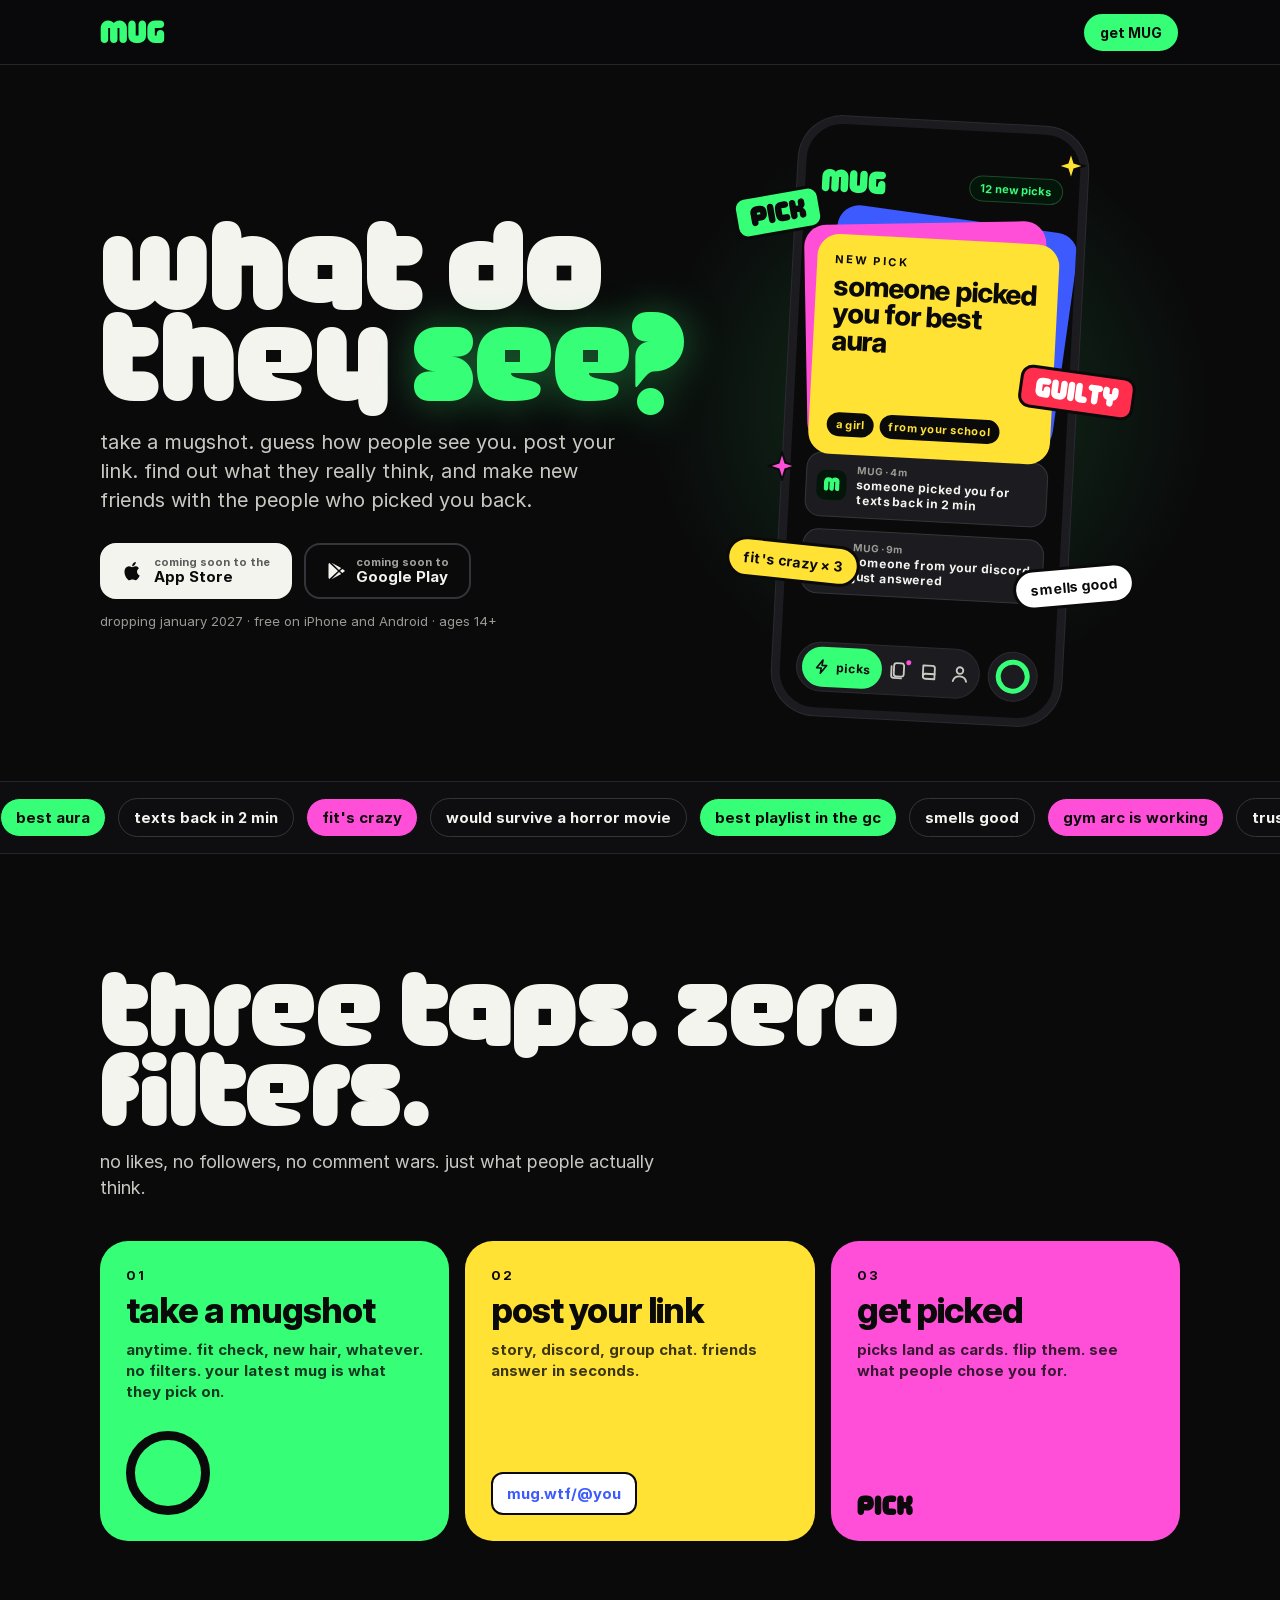
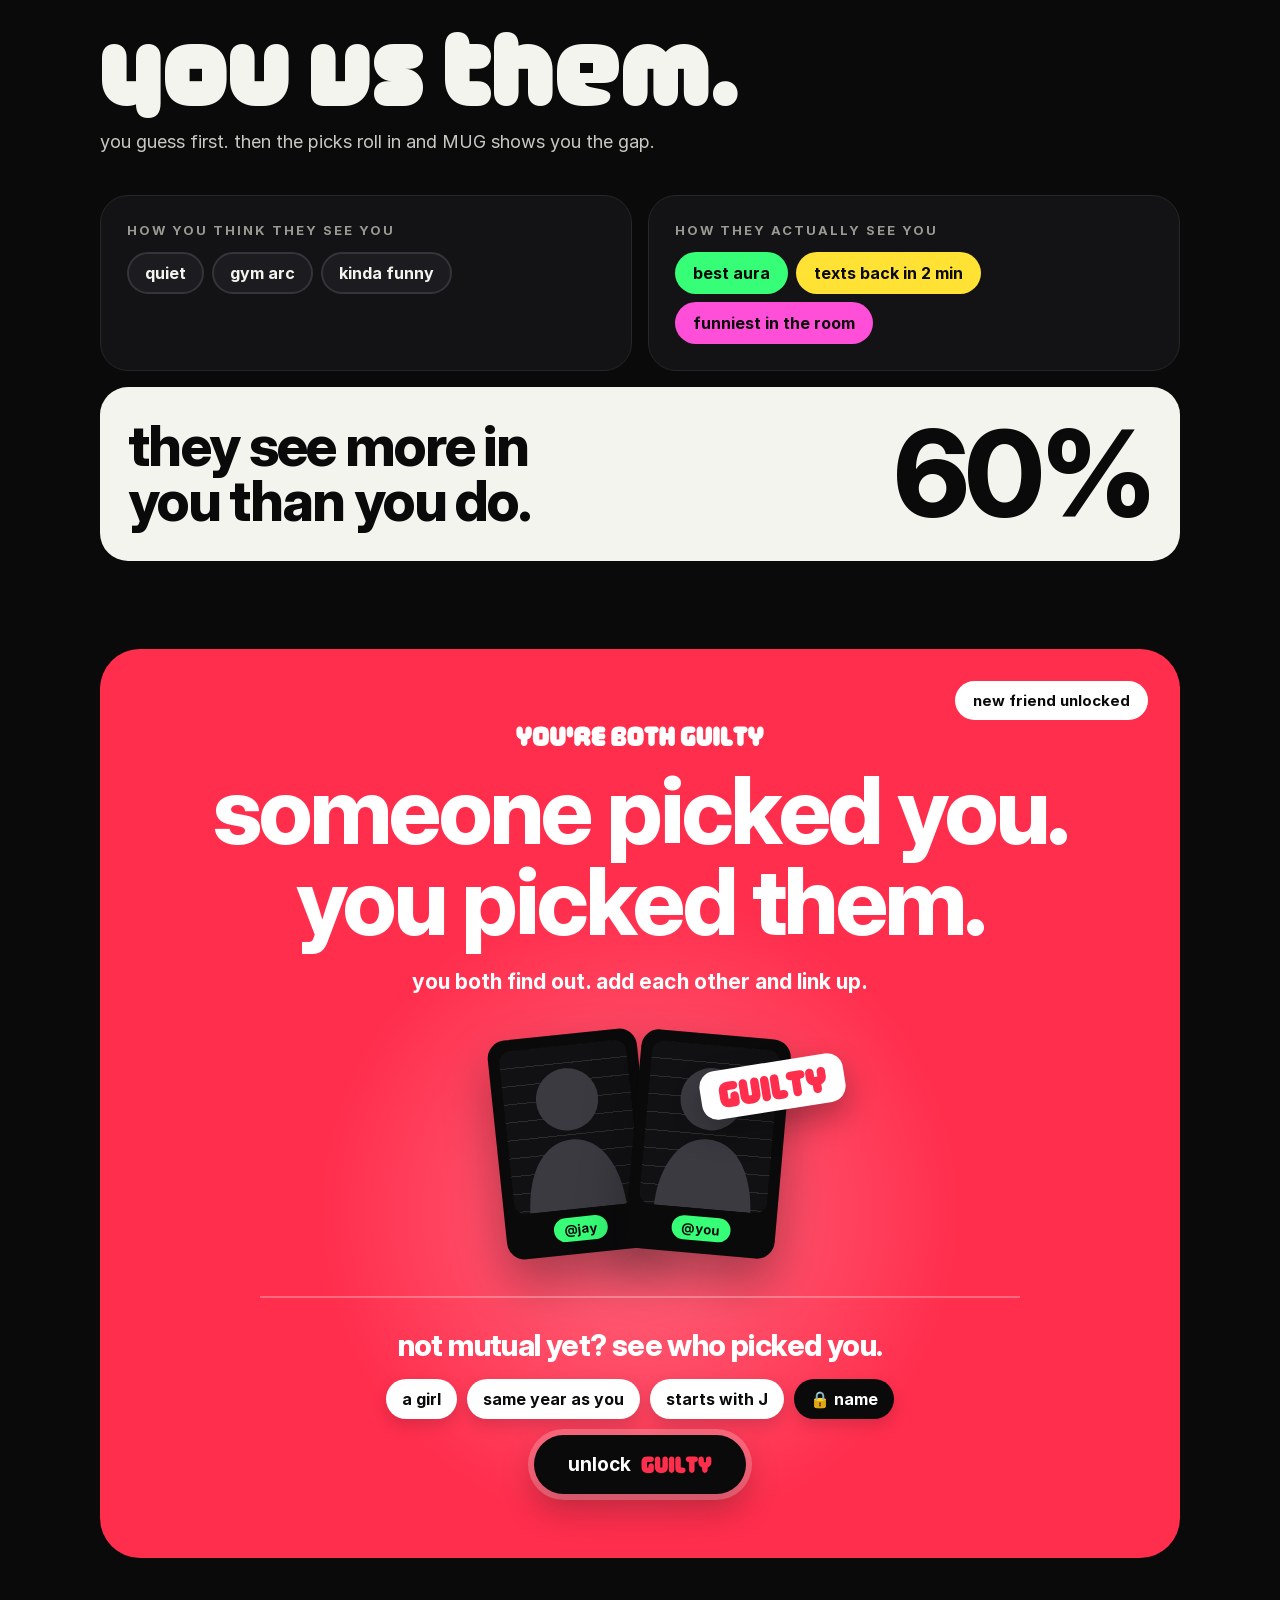
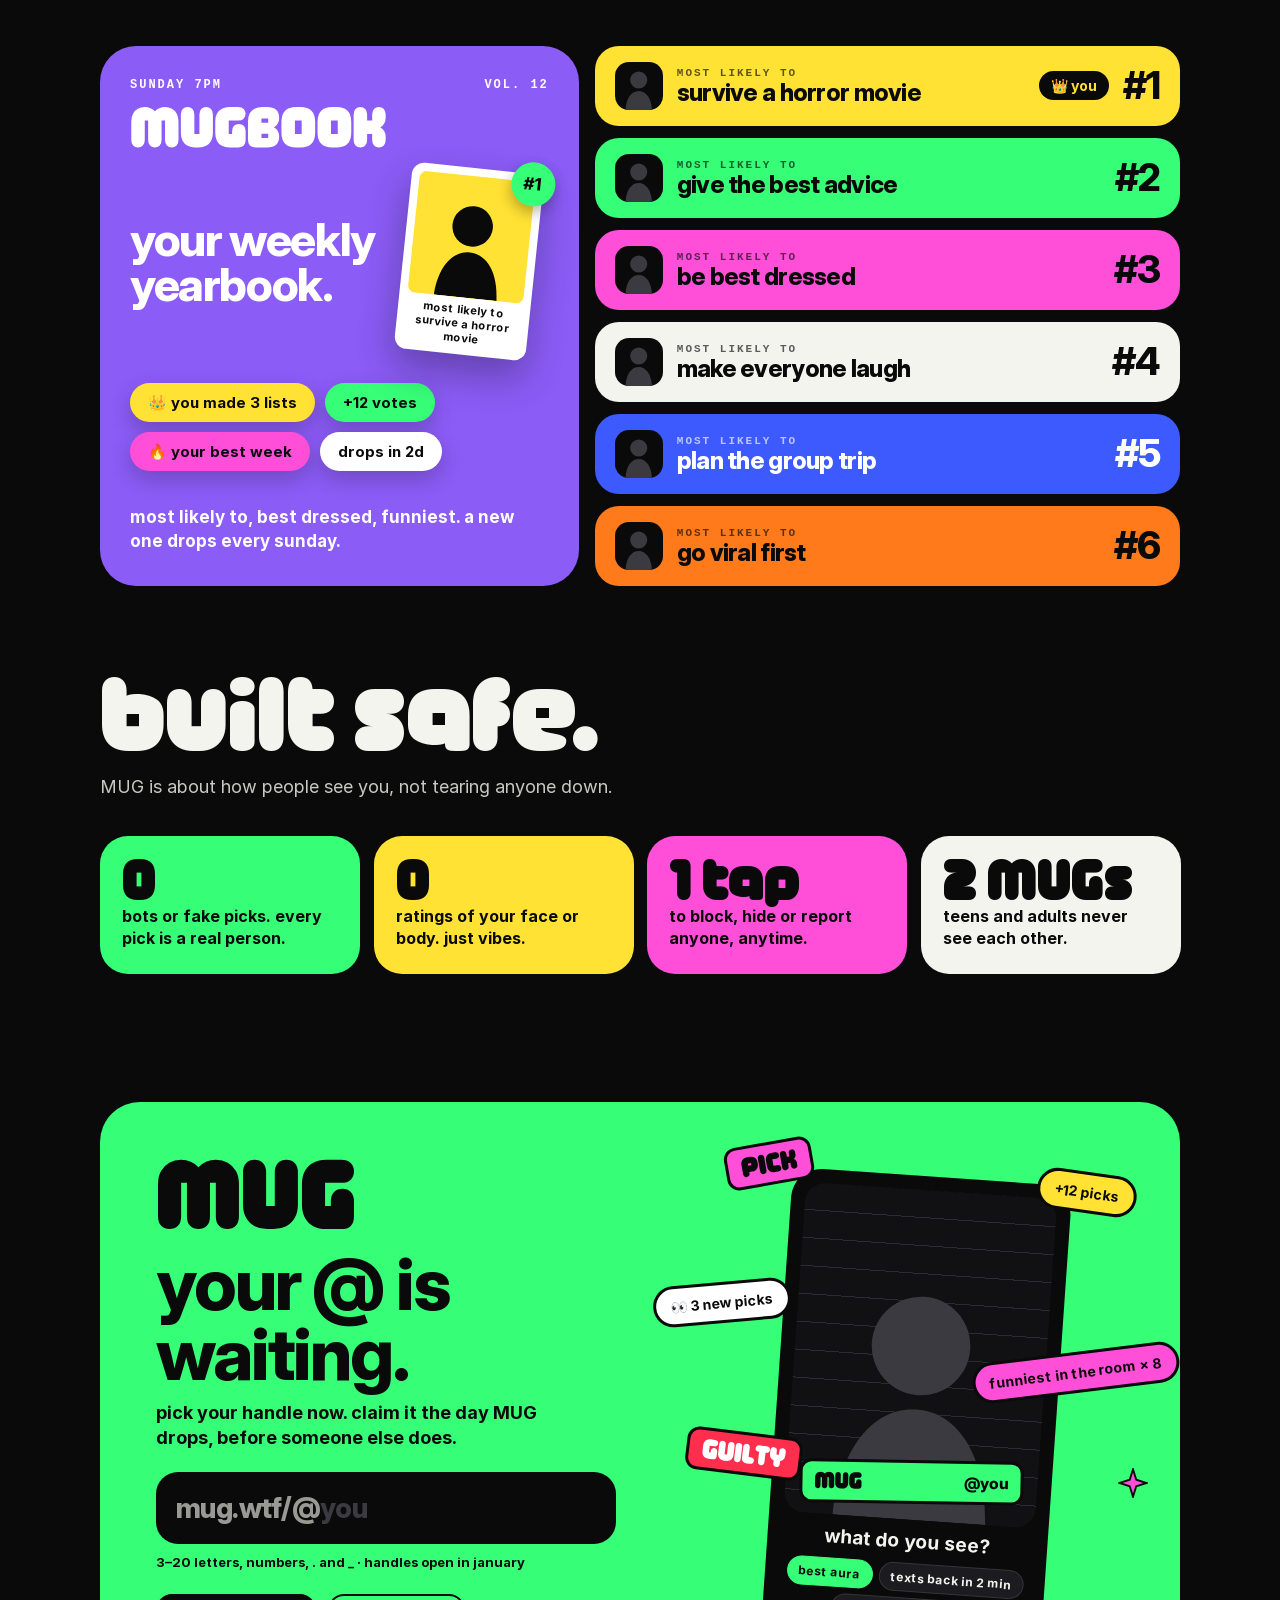
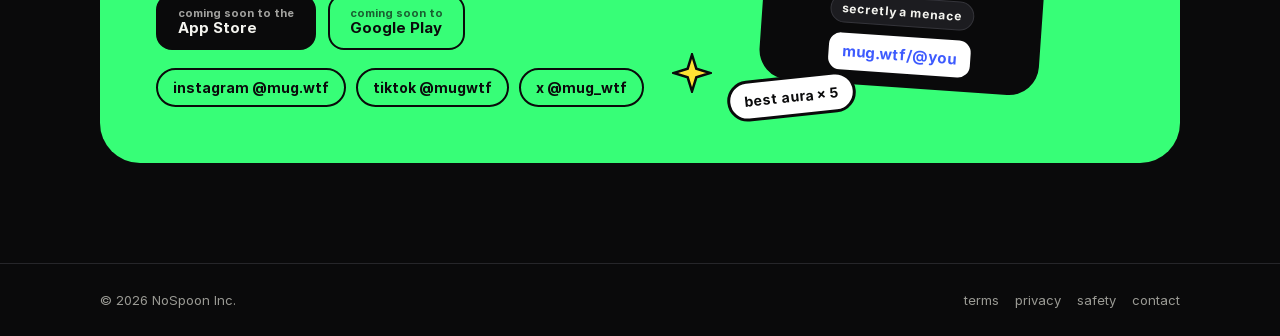
==== commit 1328216b: "Add files via upload" ====
--- a/index.html
+++ b/index.html
@@ -81,7 +81,7 @@
 .p1{z-index:4;transform:rotate(-4deg) translateY(-2px)}
 .p2{z-index:3;transform:rotate(5deg) translateY(-8px)}
 .p3,.p4{z-index:1;transform:rotate(0) translateY(-10px) scale(.94);opacity:0}
-.card.out{z-index:6;transform:rotate(-18deg) translate(-115%,30px);opacity:0}
+.card.out{z-index:6;transform:translateY(-28px) scale(.92);opacity:0}
 .row{display:flex;gap:10px;align-items:center;padding:10px;border-radius:16px;background:#1C1C20;border:1px solid #34343A}
 .row .m{width:30px;height:30px;border-radius:9px;background:#04150A;color:var(--grn);display:flex;align-items:center;justify-content:center;flex-shrink:0}
 .row div{display:flex;flex-direction:column;gap:1px;min-width:0}
@@ -191,7 +191,7 @@
 .safe2{display:grid;grid-template-columns:repeat(4,minmax(0,1fr));gap:14px;margin-top:36px}
 .safe2 div{container-type:inline-size;border-radius:28px;padding:24px 22px;color:var(--ink);display:flex;flex-direction:column;gap:6px;min-width:0}
 .safe2 div:nth-child(1){background:var(--grn)}.safe2 div:nth-child(2){background:var(--yel)}.safe2 div:nth-child(3){background:var(--pnk)}.safe2 div:nth-child(4){background:var(--off)}
-.safe2 b{font-family:'MUG','Gen JP Display',sans-serif;font-weight:400;font-variant-ligatures:none;font-feature-settings:'liga' 0,'clig' 0,'dlig' 0;white-space:nowrap;line-height:1.15;font-size:min(60px,15cqi)}
+.safe2 b{font-family:'MUG','Gen JP Display',sans-serif;font-weight:400;font-variant-ligatures:none;font-feature-settings:'liga' 0,'clig' 0,'dlig' 0;white-space:nowrap;line-height:1.15;font-size:clamp(34px,11cqi,52px)}
 .safe2 span{font-size:16px;font-weight:700;line-height:1.4}
 @media (max-width:900px){.safe2{grid-template-columns:1fr 1fr}}
 @media (max-width:520px){.safe2{grid-template-columns:minmax(0,1fr)}.safe2 div{rotate:0deg!important}.sup2{rotate:0deg!important;padding:14px 16px}.sup2 .mini{width:40px;height:40px}.youtag{display:none}}
@@ -429,7 +429,13 @@
  .step{min-height:240px}
  .ctagrid{grid-template-columns:1fr}
  .ctabox{padding:40px 24px}
- .ctabox .sticker,.ctabox .spark{display:none}
+ .ctabox .spark{display:none}
+ .ctabox .sticker{scale:.85;top:auto!important;right:auto!important}
+ .ctabox .sticker:nth-of-type(1){left:max(4px,calc(50% - 165px))!important;bottom:385px!important}
+ .ctabox .sticker:nth-of-type(2){left:min(calc(100% - 120px),calc(50% + 55px))!important;bottom:405px!important}
+ .ctabox .sticker:nth-of-type(3){left:min(calc(100% - 140px),calc(50% + 30px))!important;bottom:26px!important}
+ .ctabox .sticker:nth-of-type(4){left:max(0px,calc(50% - 175px))!important;bottom:310px!important}
+ .ctabox .sticker:nth-of-type(5),.ctabox .sticker:nth-of-type(6){display:none!important}
  .share{width:240px}
  .share .ph{height:240px}
 }
@@ -458,15 +464,17 @@
  .pnav .ring{width:44px;height:44px}
  .pnav .ring i{width:30px;height:30px;border-width:4px}
  .handle{font-size:22px;height:64px;padding:0 16px}
- .sticker.chip{display:none}
  .stage{height:580px}
  footer a{margin:0 16px 0 0}
- .hero .sticker{display:none}
+ .stage .sticker{display:inline-flex!important;scale:.82}
+ .stage .sticker:nth-of-type(1){left:0!important;top:8px!important}
+ .stage .sticker:nth-of-type(2){right:-4px!important;left:auto!important;top:330px!important}
+ .stage .sticker:nth-of-type(3){left:-6px!important;top:auto!important;bottom:150px!important}
+ .stage .sticker:nth-of-type(4){right:0!important;left:auto!important;top:70px!important;bottom:auto!important}
  .phone{transform:translateX(-50%) rotate(0deg)}
  .p1{transform:rotate(-3deg) translateY(-2px)}.p2{transform:rotate(3deg) translateY(-8px)}
  .share{transform:none;width:230px}
  .share .ph{height:190px}
- .safe2 b{font-size:52px!important}
 }
 </style>
 <style>
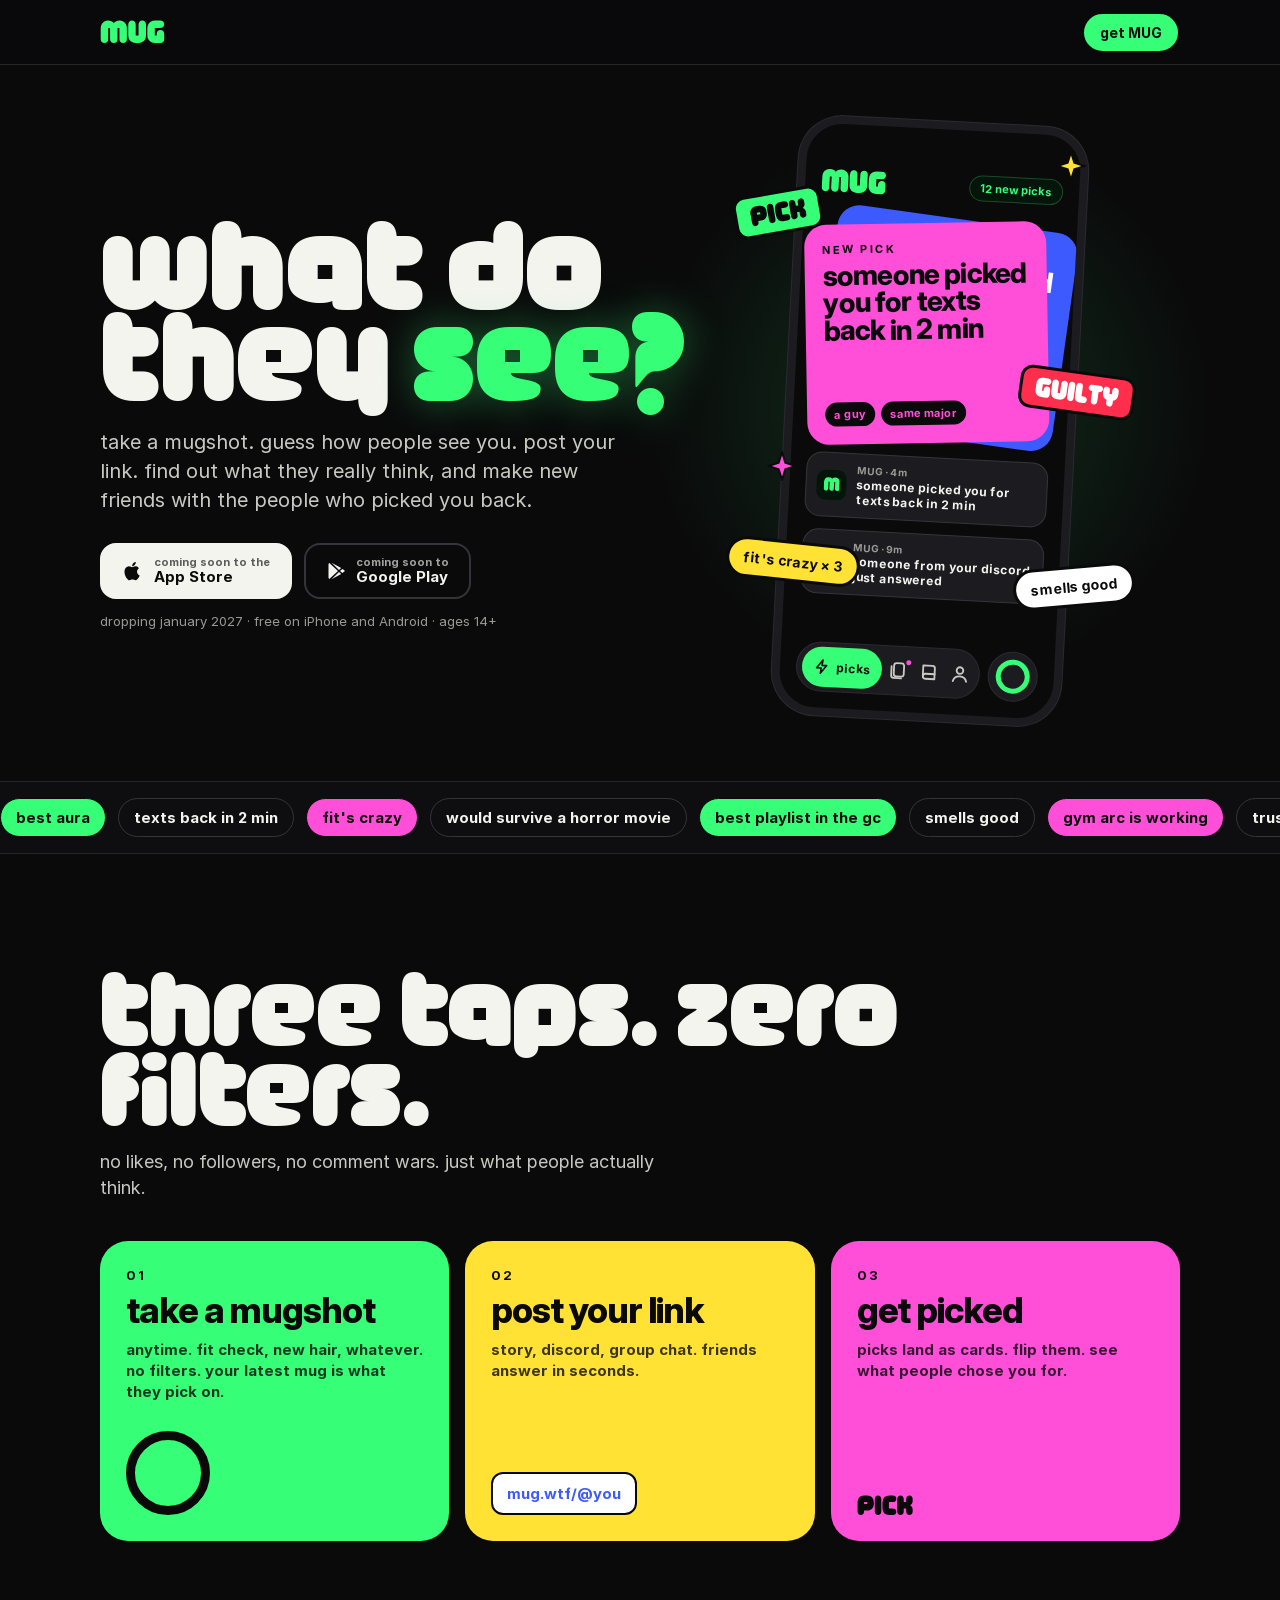
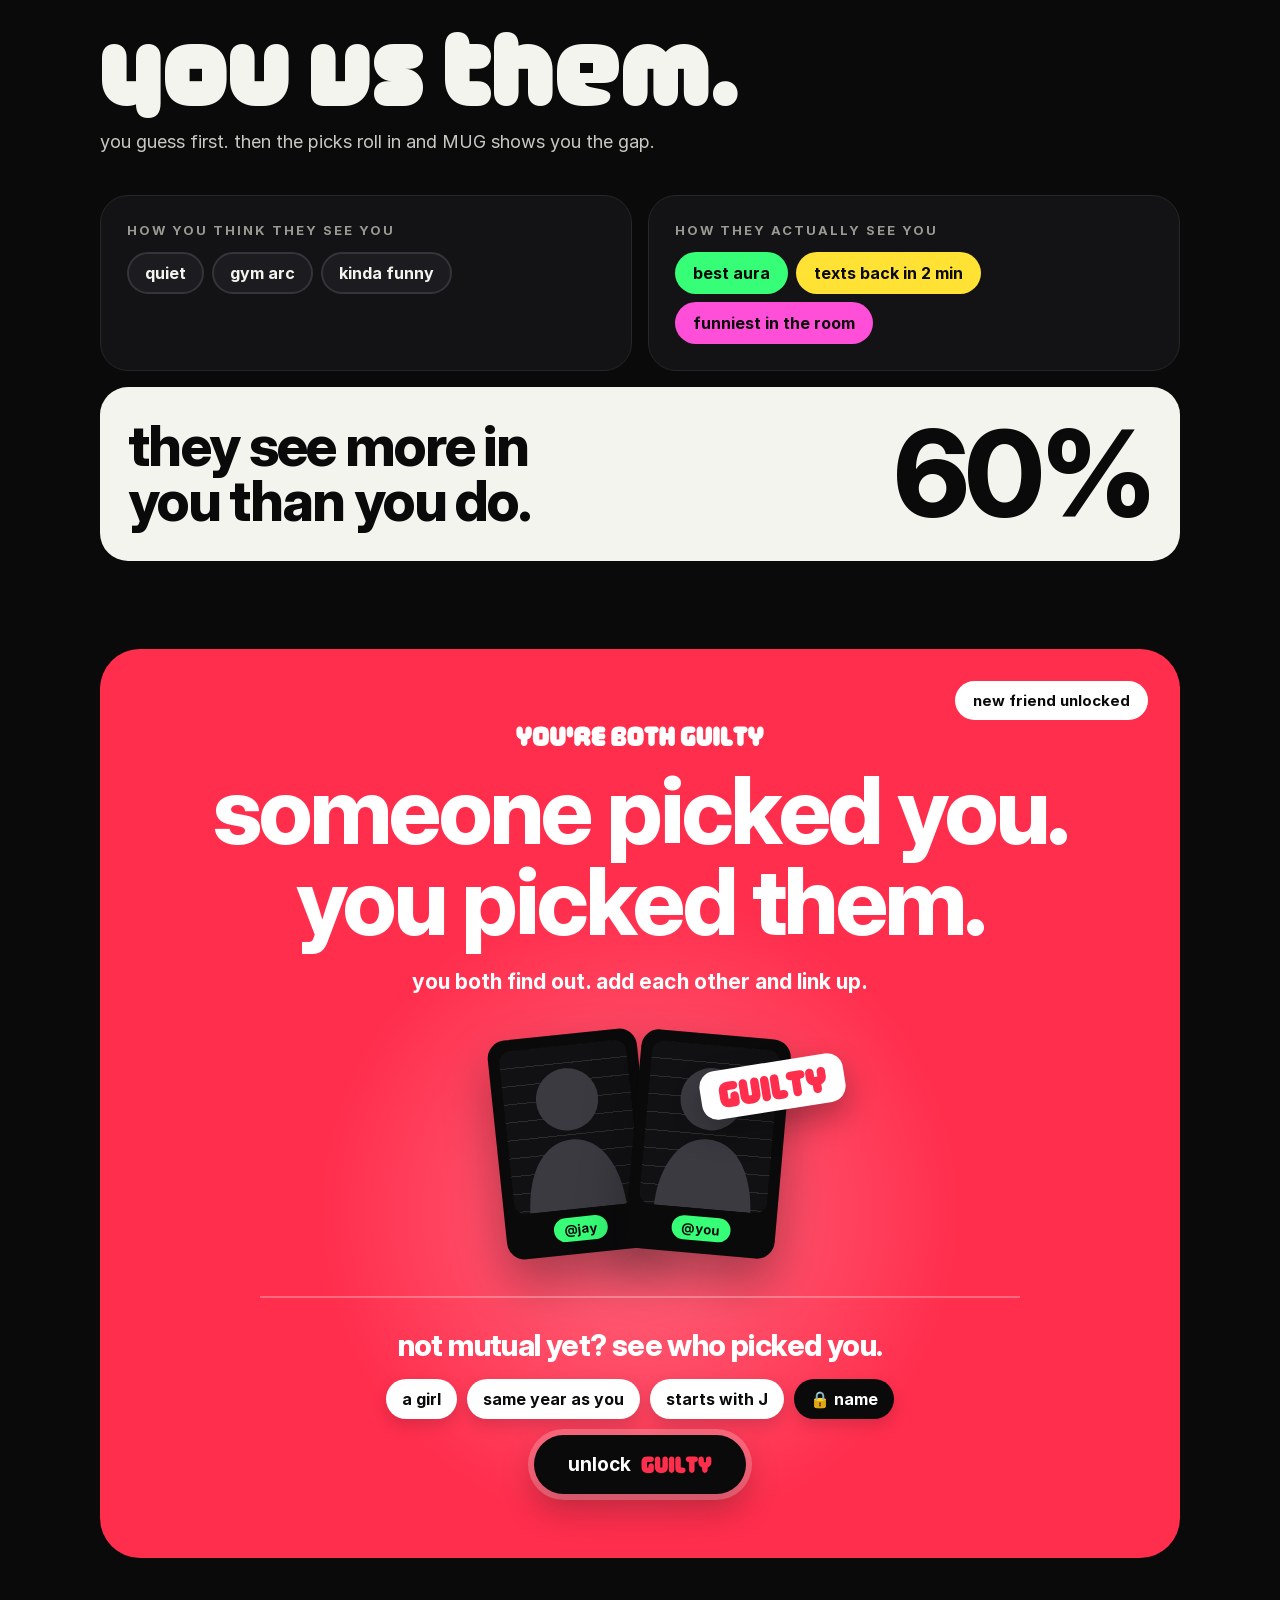
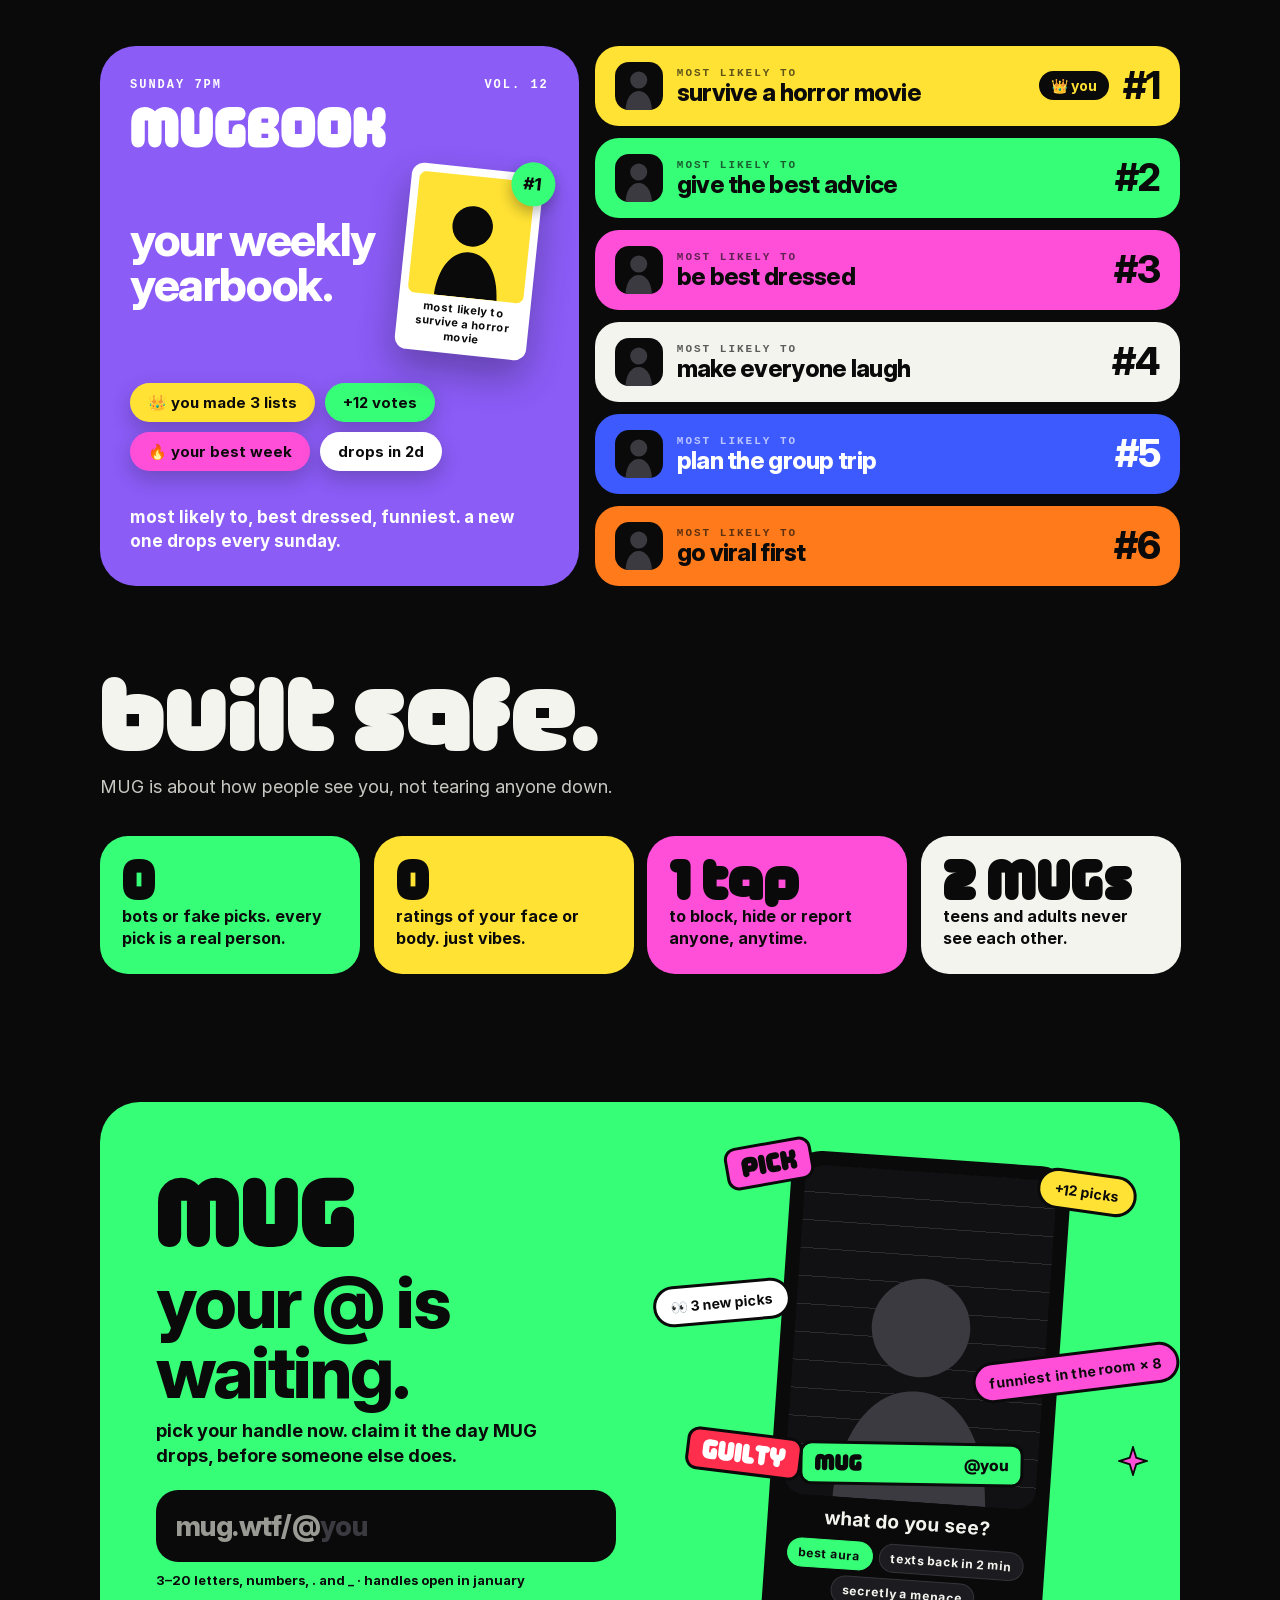
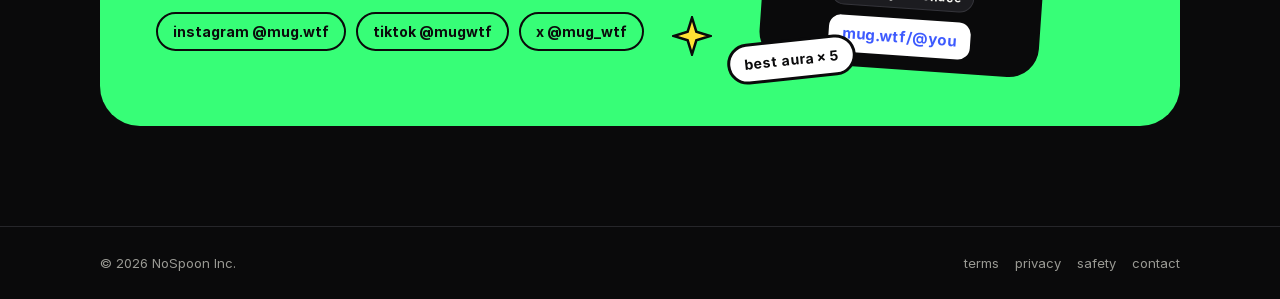
==== commit ab8c038f: "Add files via upload" ====
--- a/index.html
+++ b/index.html
@@ -433,11 +433,12 @@
  .ctabox .sticker{scale:.85;top:auto!important;right:auto!important}
  .ctabox .sticker:nth-of-type(1){left:max(4px,calc(50% - 165px))!important;bottom:385px!important}
  .ctabox .sticker:nth-of-type(2){left:min(calc(100% - 120px),calc(50% + 55px))!important;bottom:405px!important}
- .ctabox .sticker:nth-of-type(3){left:min(calc(100% - 140px),calc(50% + 30px))!important;bottom:26px!important}
+ .ctabox .sticker:nth-of-type(3){left:min(calc(100% - 140px),calc(50% + 40px))!important;bottom:6px!important}
  .ctabox .sticker:nth-of-type(4){left:max(0px,calc(50% - 175px))!important;bottom:310px!important}
  .ctabox .sticker:nth-of-type(5),.ctabox .sticker:nth-of-type(6){display:none!important}
  .share{width:240px}
  .share .ph{height:240px}
+ .share .face{width:140px;height:210px}
 }
 @media (max-width:520px){
  .safe{grid-template-columns:1fr}
@@ -474,7 +475,8 @@
  .phone{transform:translateX(-50%) rotate(0deg)}
  .p1{transform:rotate(-3deg) translateY(-2px)}.p2{transform:rotate(3deg) translateY(-8px)}
  .share{transform:none;width:230px}
- .share .ph{height:190px}
+ .share .ph{height:200px}
+ .share .face{width:118px;height:177px}
 }
 </style>
 <style>
@@ -647,11 +649,7 @@
       <p>pick your handle now. claim it the day MUG drops, before someone else does.</p>
       <label class="handle"><span>mug.wtf/@</span><input id="h" maxlength="20" placeholder="you" autocomplete="off" autocapitalize="off" spellcheck="false" aria-label="your MUG handle"></label>
       <span class="hint" id="hint">3–20 letters, numbers, . and _ · handles open in january</span>
-      <div class="stores">
-        <a class="store" href="#" aria-label="App Store, coming soon"><span><small>coming soon to the</small>App Store</span></a>
-        <a class="store alt" href="#" aria-label="Google Play, coming soon"><span><small>coming soon to</small>Google Play</span></a>
-      </div>
-      <div class="socials"><a href="https://www.instagram.com/mug.wtf">instagram @mug.wtf</a><a href="https://www.tiktok.com/@mugwtf">tiktok @mugwtf</a><a href="https://x.com/mug_wtf">x @mug_wtf</a></div>
+      <div class="socials" style="margin-top:22px"><a href="https://www.instagram.com/mug.wtf">instagram @mug.wtf</a><a href="https://www.tiktok.com/@mugwtf">tiktok @mugwtf</a><a href="https://x.com/mug_wtf">x @mug_wtf</a></div>
     </div>
     <div aria-hidden="true">
       <div class="share"><div class="ph"><svg class="face" viewBox="0 0 200 300" aria-hidden="true"><circle cx="100" cy="95" r="58" fill="#3A3A40"></circle><path d="M10 300c4-80 40-130 90-130s86 50 90 130z" fill="#3A3A40"></path></svg><div class="plac"><svg class="plogo" viewBox="0 0 3460 1260" width="47.6" height="17.3" style="display: block;" role="img" aria-label="MUG"><path fill="currentColor" d="M35 1010V450Q35 322 86.5 227.0Q138 132 229.0 81.0Q320 30 435 30Q525 30 602.5 63.5Q680 97 735 158Q789 97 866.5 63.5Q944 30 1035 30Q1150 30 1241.0 81.0Q1332 132 1383.5 227.0Q1435 322 1435 450V1010Q1435 1116 1379.5 1173.0Q1324 1230 1235 1230Q1146 1230 1090.5 1173.0Q1035 1116 1035 1010V430H934V1010Q934 1116 879.0 1173.0Q824 1230 735 1230Q646 1230 590.5 1173.0Q535 1116 535 1010V430H435V1010Q435 1116 379.5 1173.0Q324 1230 235 1230Q146 1230 90.5 1173.0Q35 1116 35 1010ZM1505 810V250Q1505 144 1560.5 87.0Q1616 30 1705 30Q1794 30 1849.5 87.0Q1905 144 1905 250V830H2055V250Q2055 144 2110.5 87.0Q2166 30 2255 30Q2344 30 2399.5 87.0Q2455 144 2455 250V810Q2455 940 2401.5 1035.0Q2348 1130 2253.0 1180.0Q2158 1230 2035 1230H1925Q1802 1230 1707.0 1180.0Q1612 1130 1558.5 1035.0Q1505 940 1505 810ZM2525 810V450Q2525 321 2575.5 226.0Q2626 131 2721.0 80.5Q2816 30 2945 30H3205Q3311 30 3368.0 85.5Q3425 141 3425 230Q3425 319 3368.0 374.5Q3311 430 3205 430H2925V830H3025V750Q3025 644 3080.5 587.0Q3136 530 3225 530Q3314 530 3369.5 587.0Q3425 644 3425 750V1010Q3425 1119 3369.5 1174.5Q3314 1230 3205 1230H2945Q2816 1230 2721.0 1179.5Q2626 1129 2575.5 1034.0Q2525 939 2525 810Z"></path></svg><span>@<b id="hv2">you</b></span></div></div><span class="q">what do you see?</span><span class="vb"><i>best aura</i><i>texts back in 2 min</i><i>secretly a menace</i></span><span class="lnk">mug.wtf/@<span id="hv">you</span></span></div>
